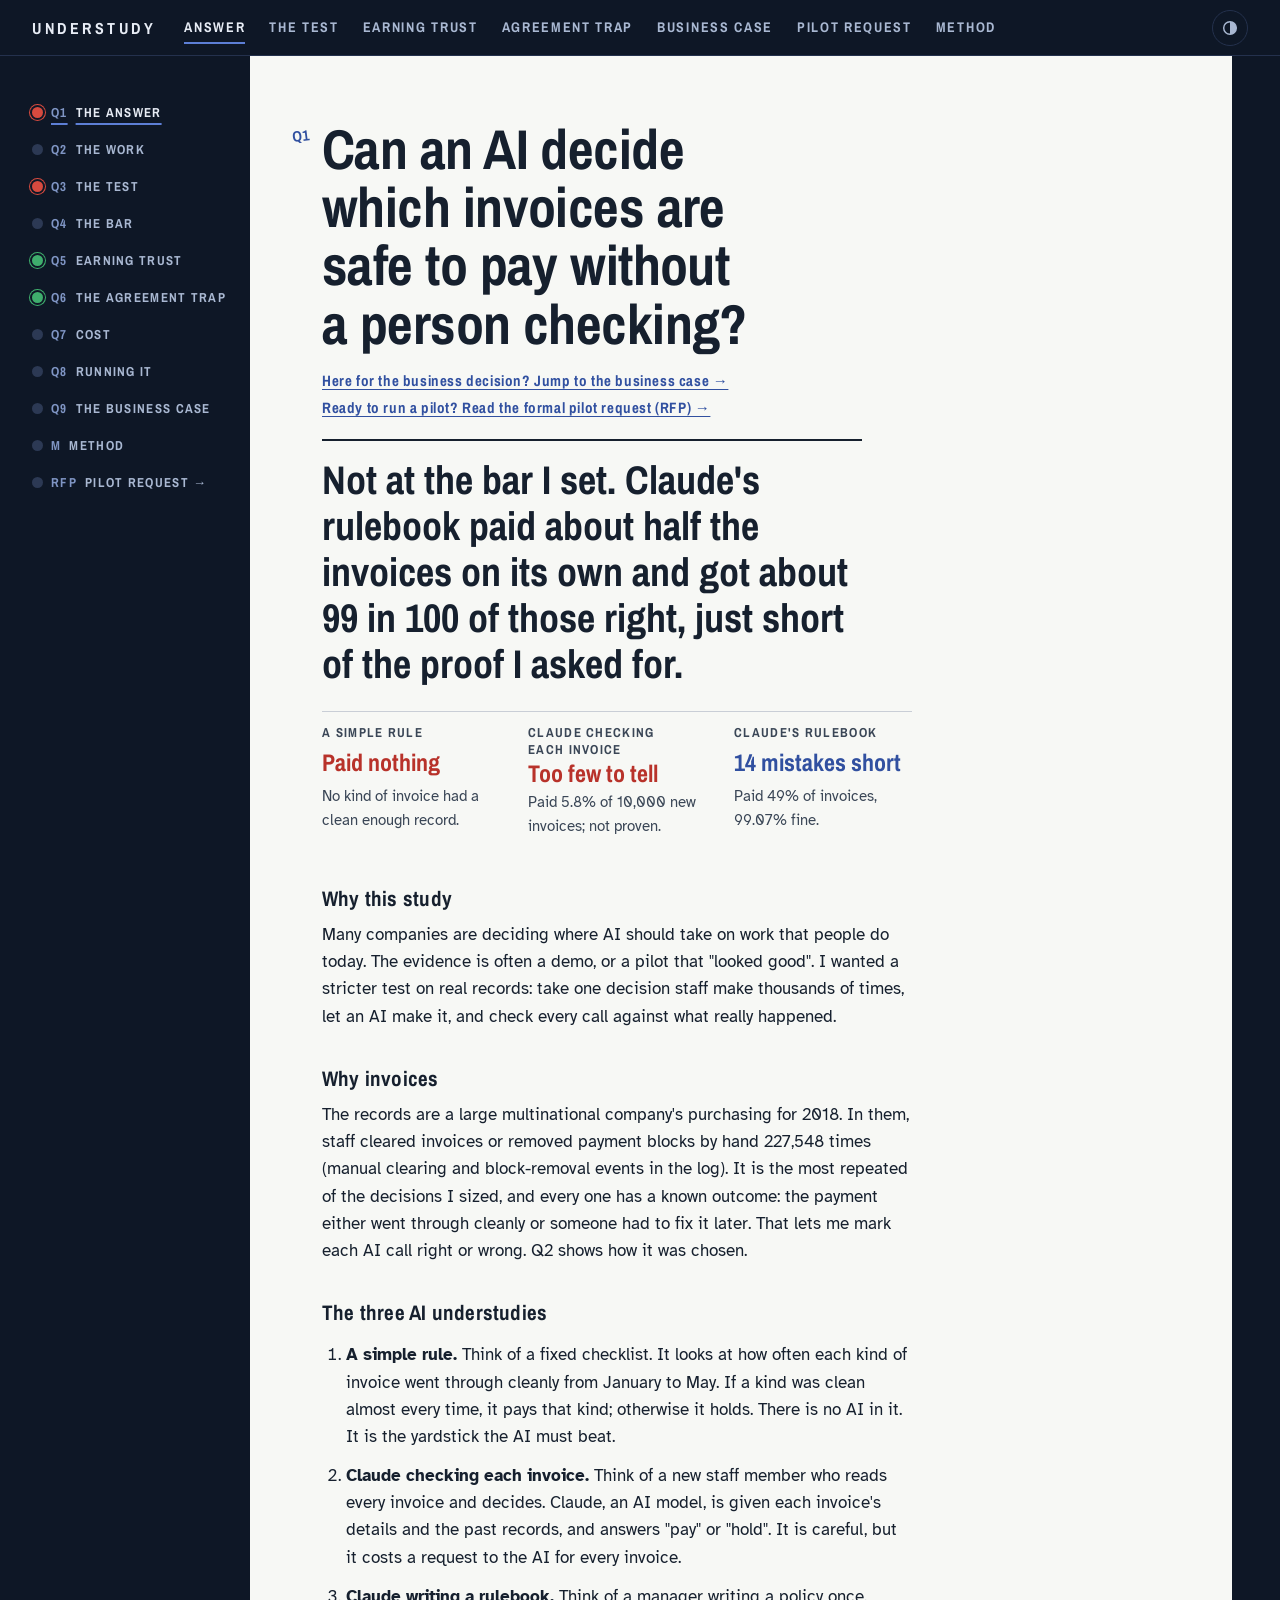
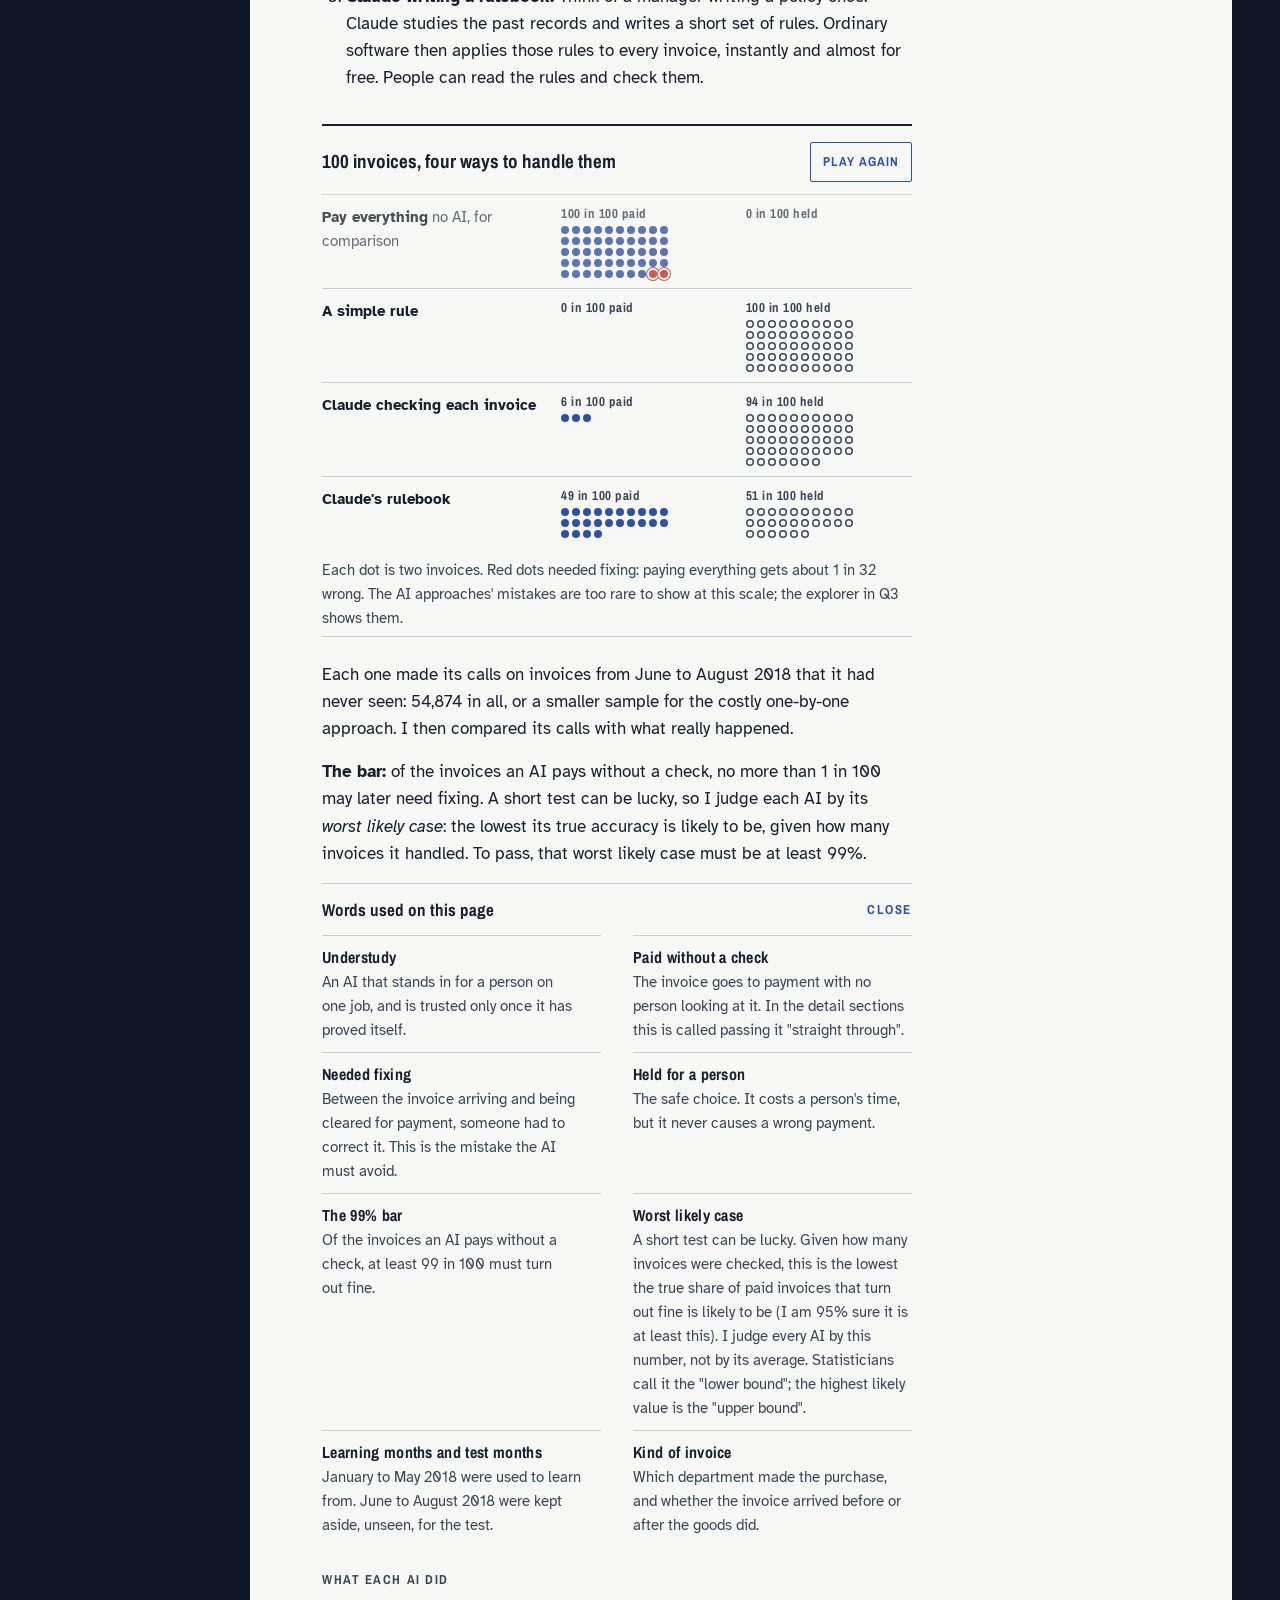
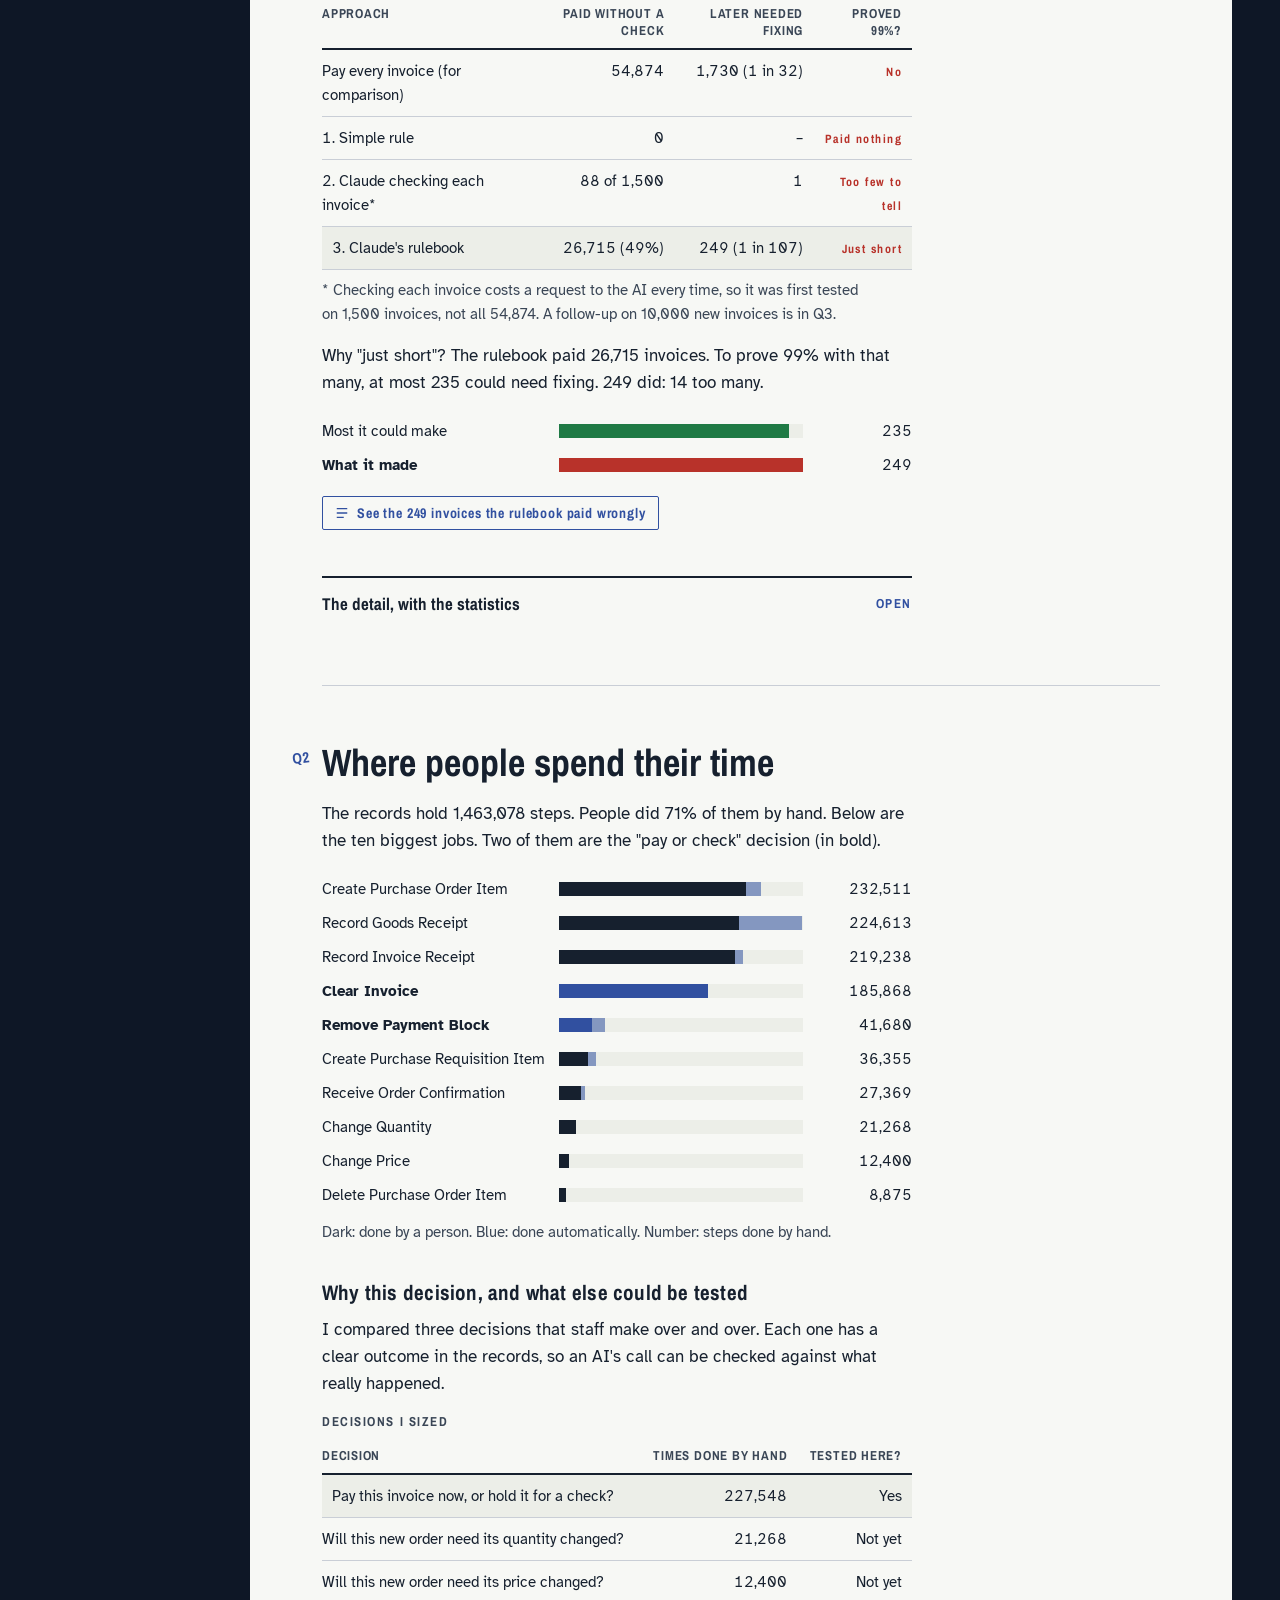
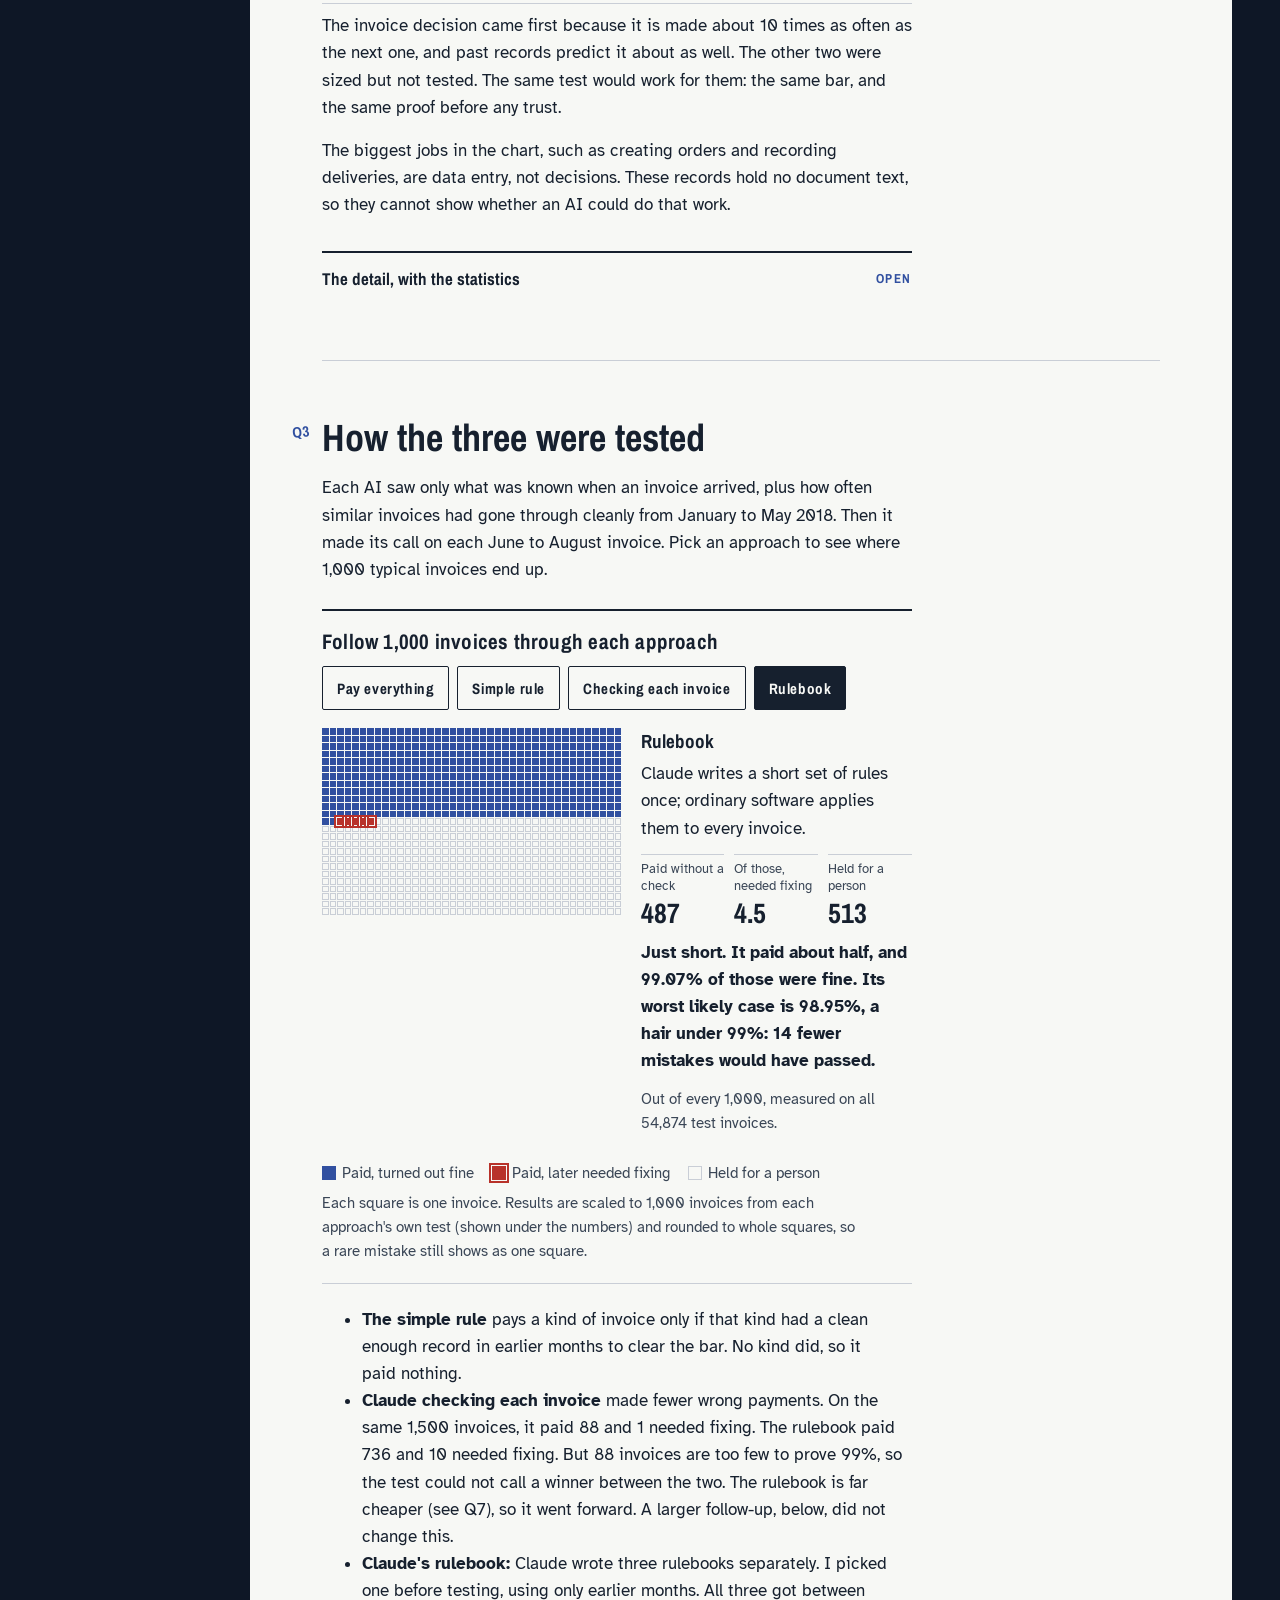
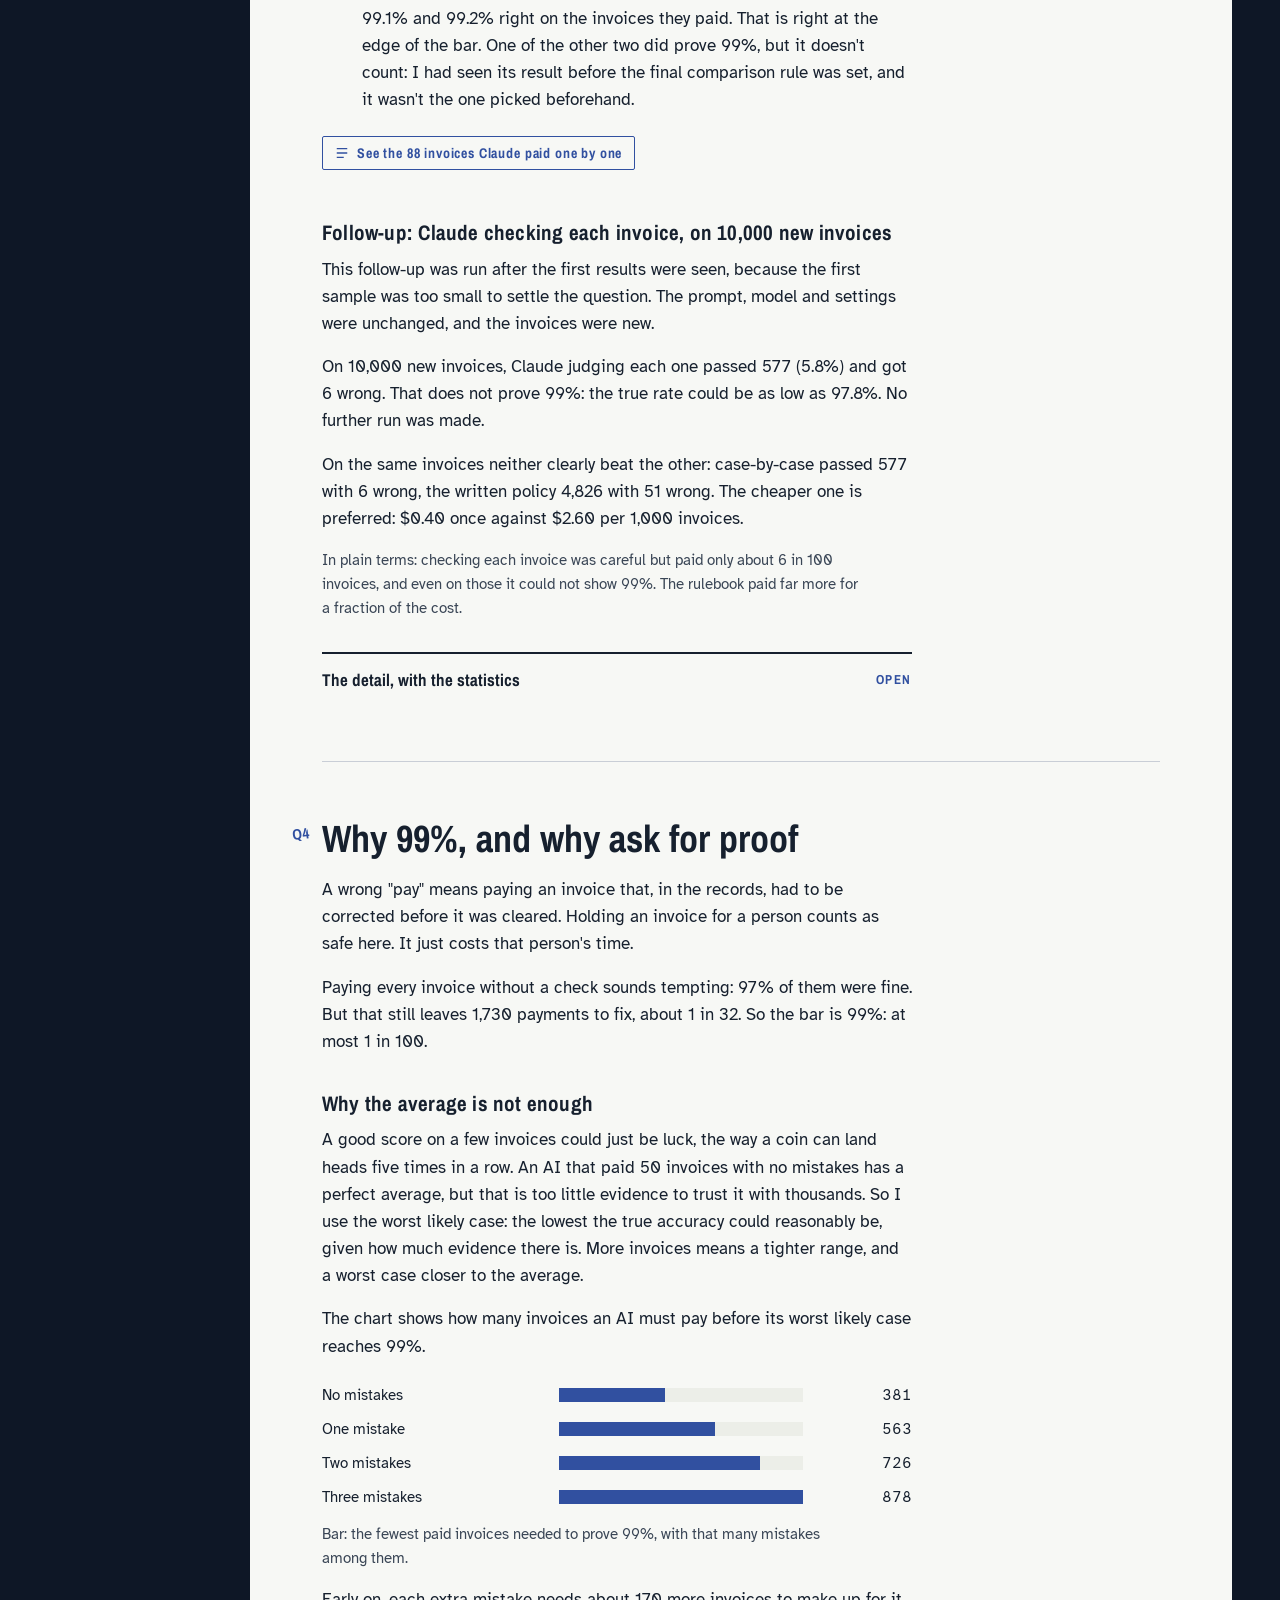
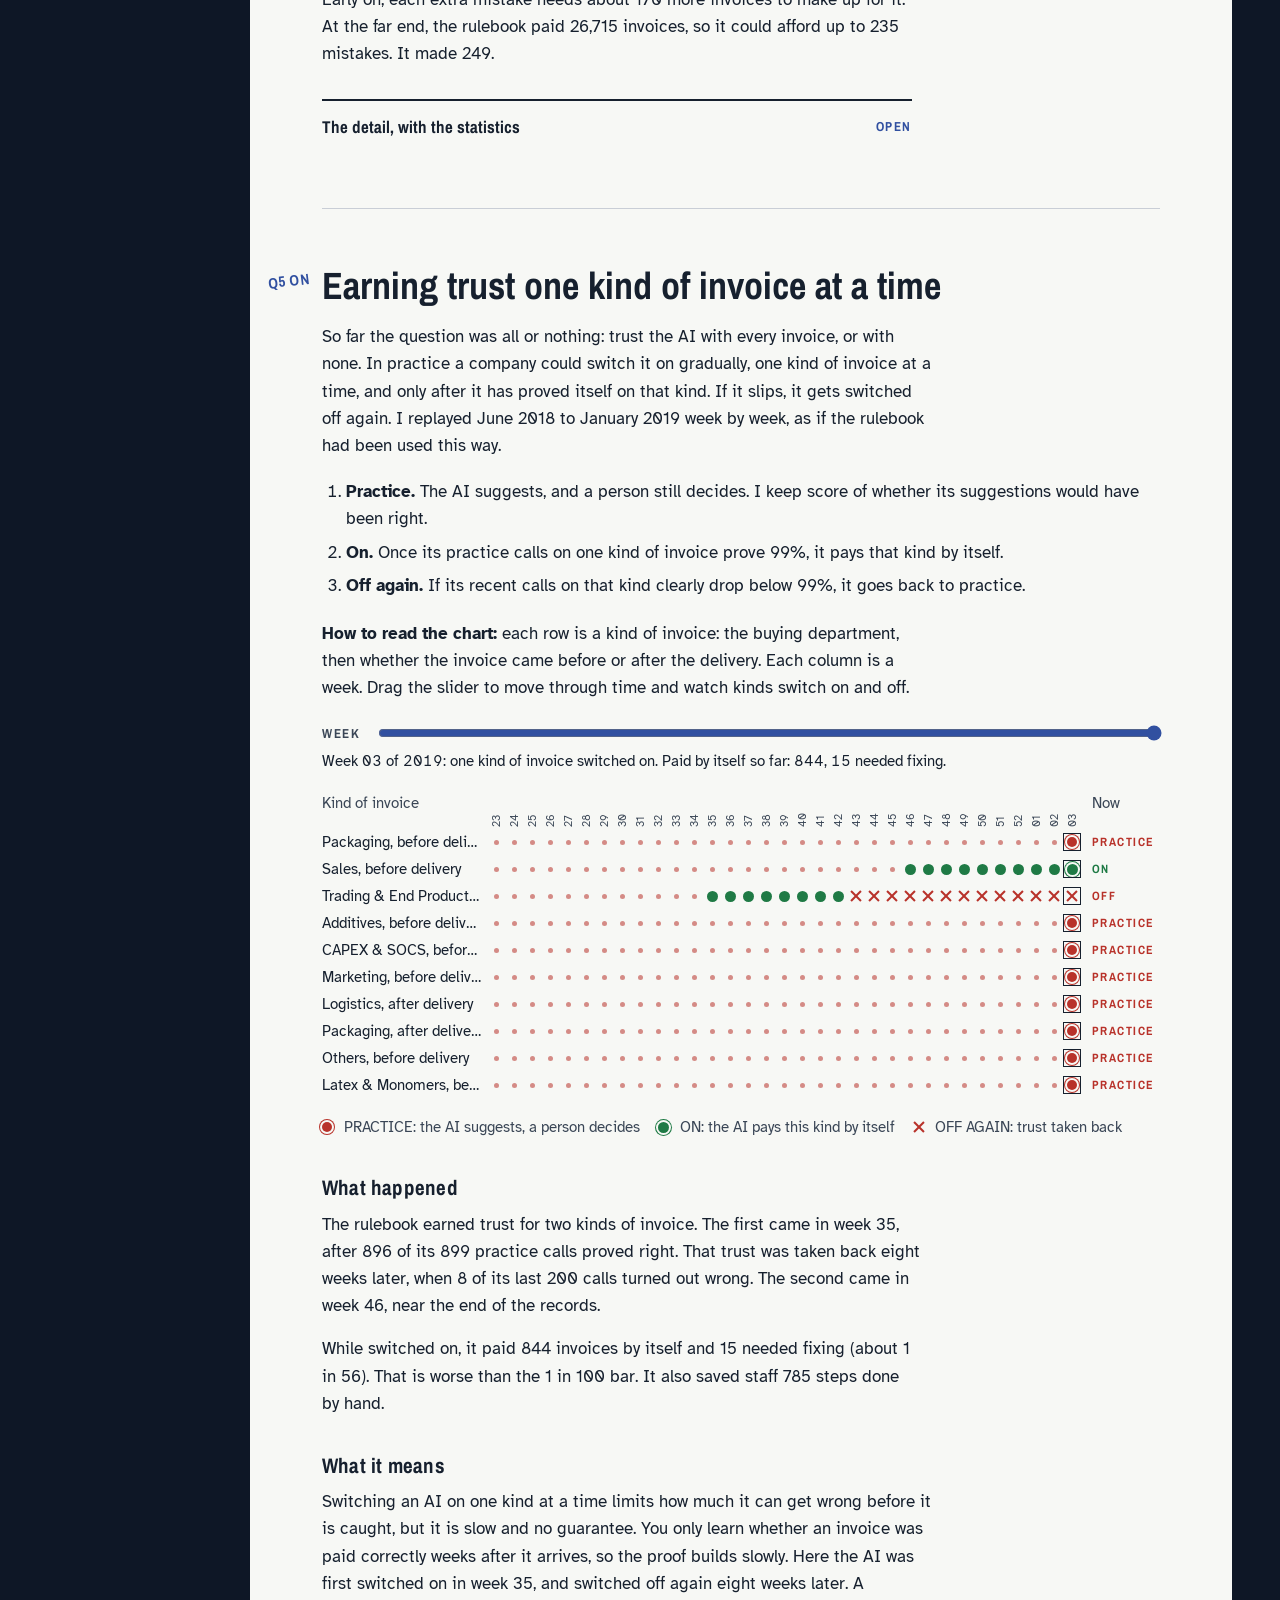
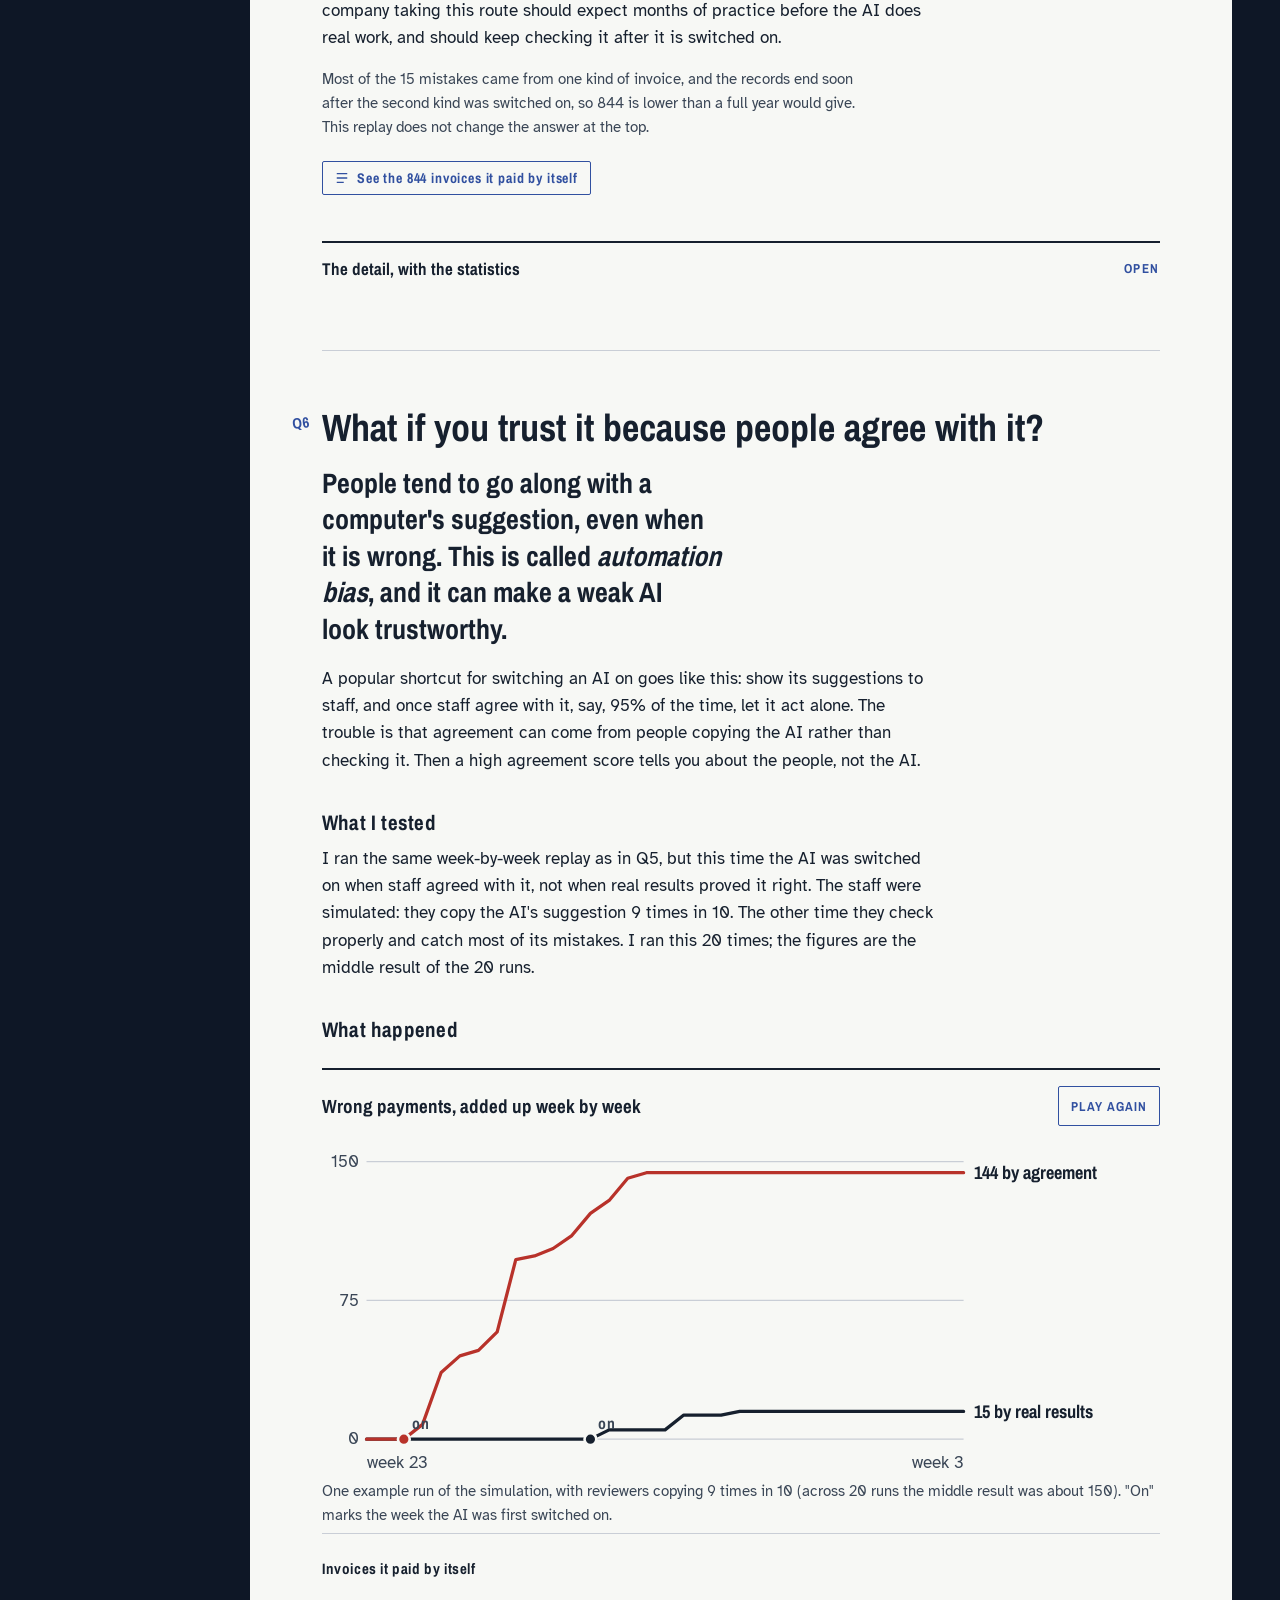
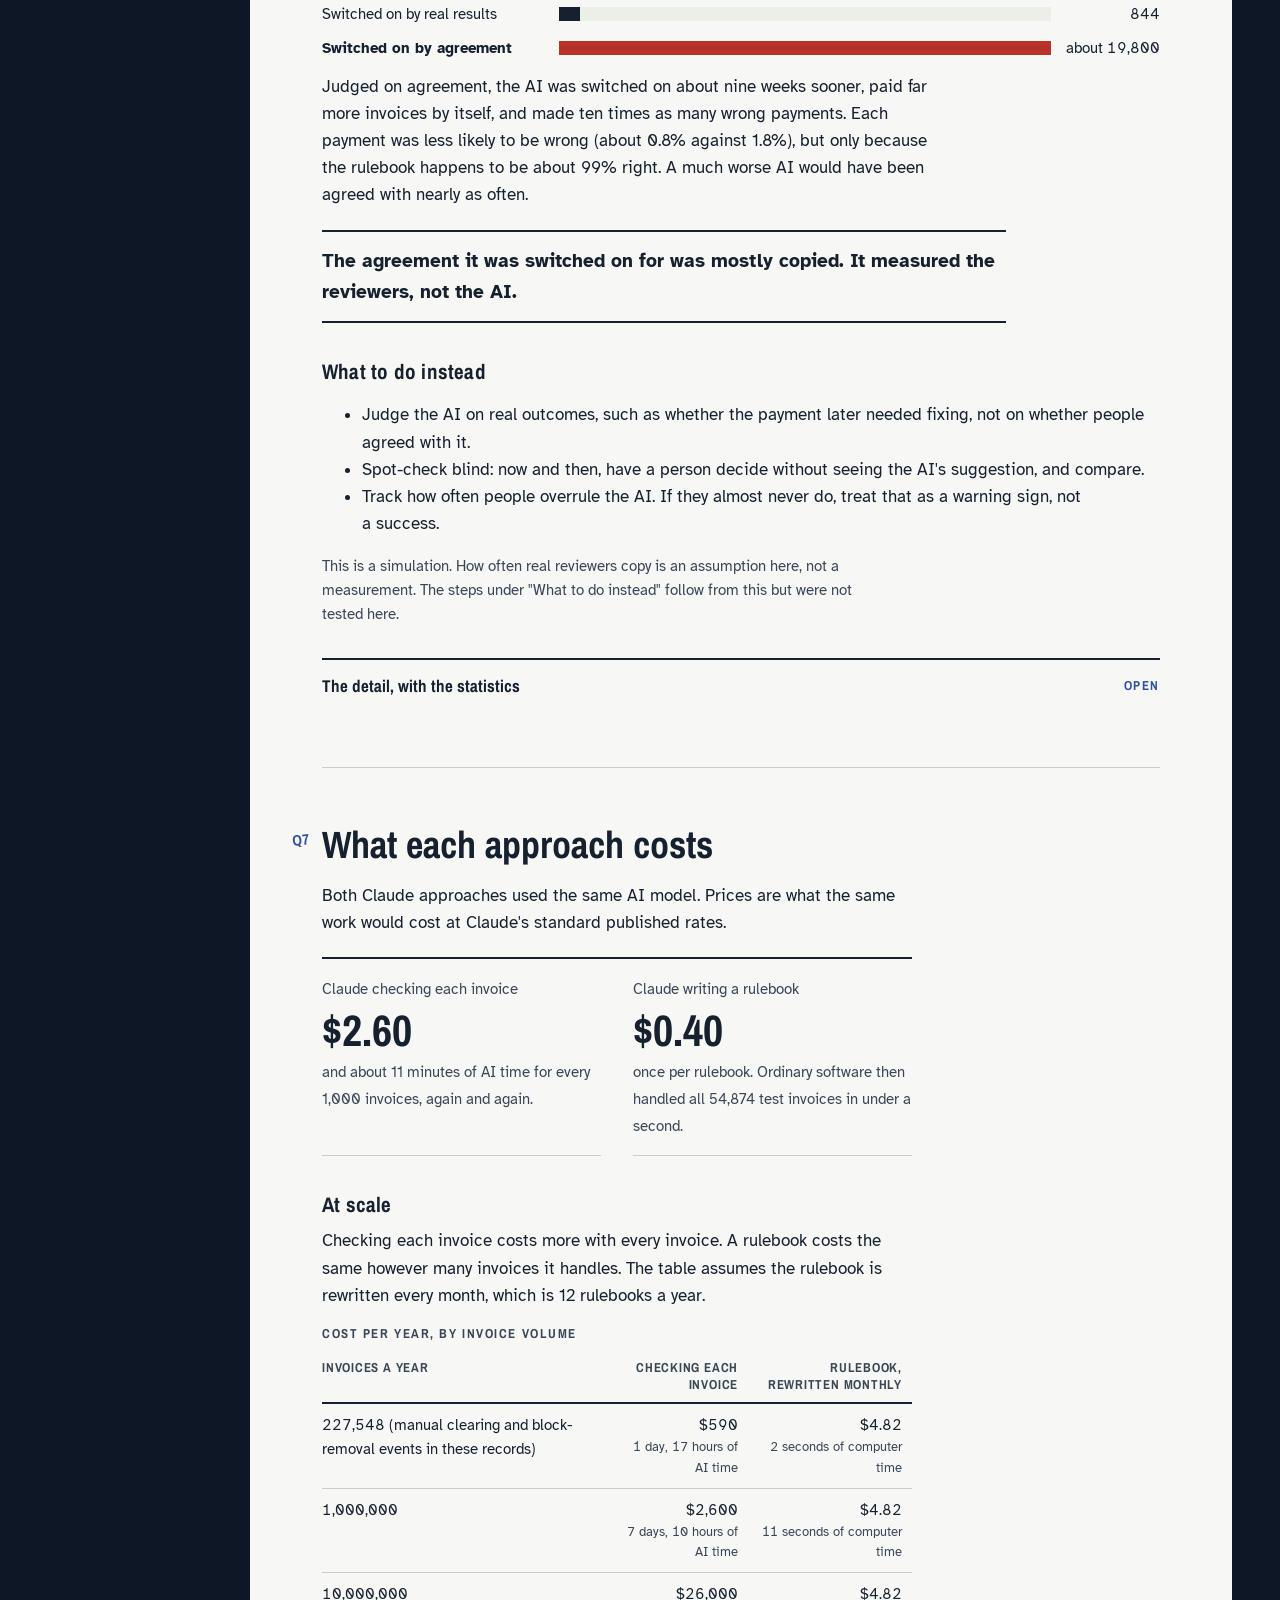
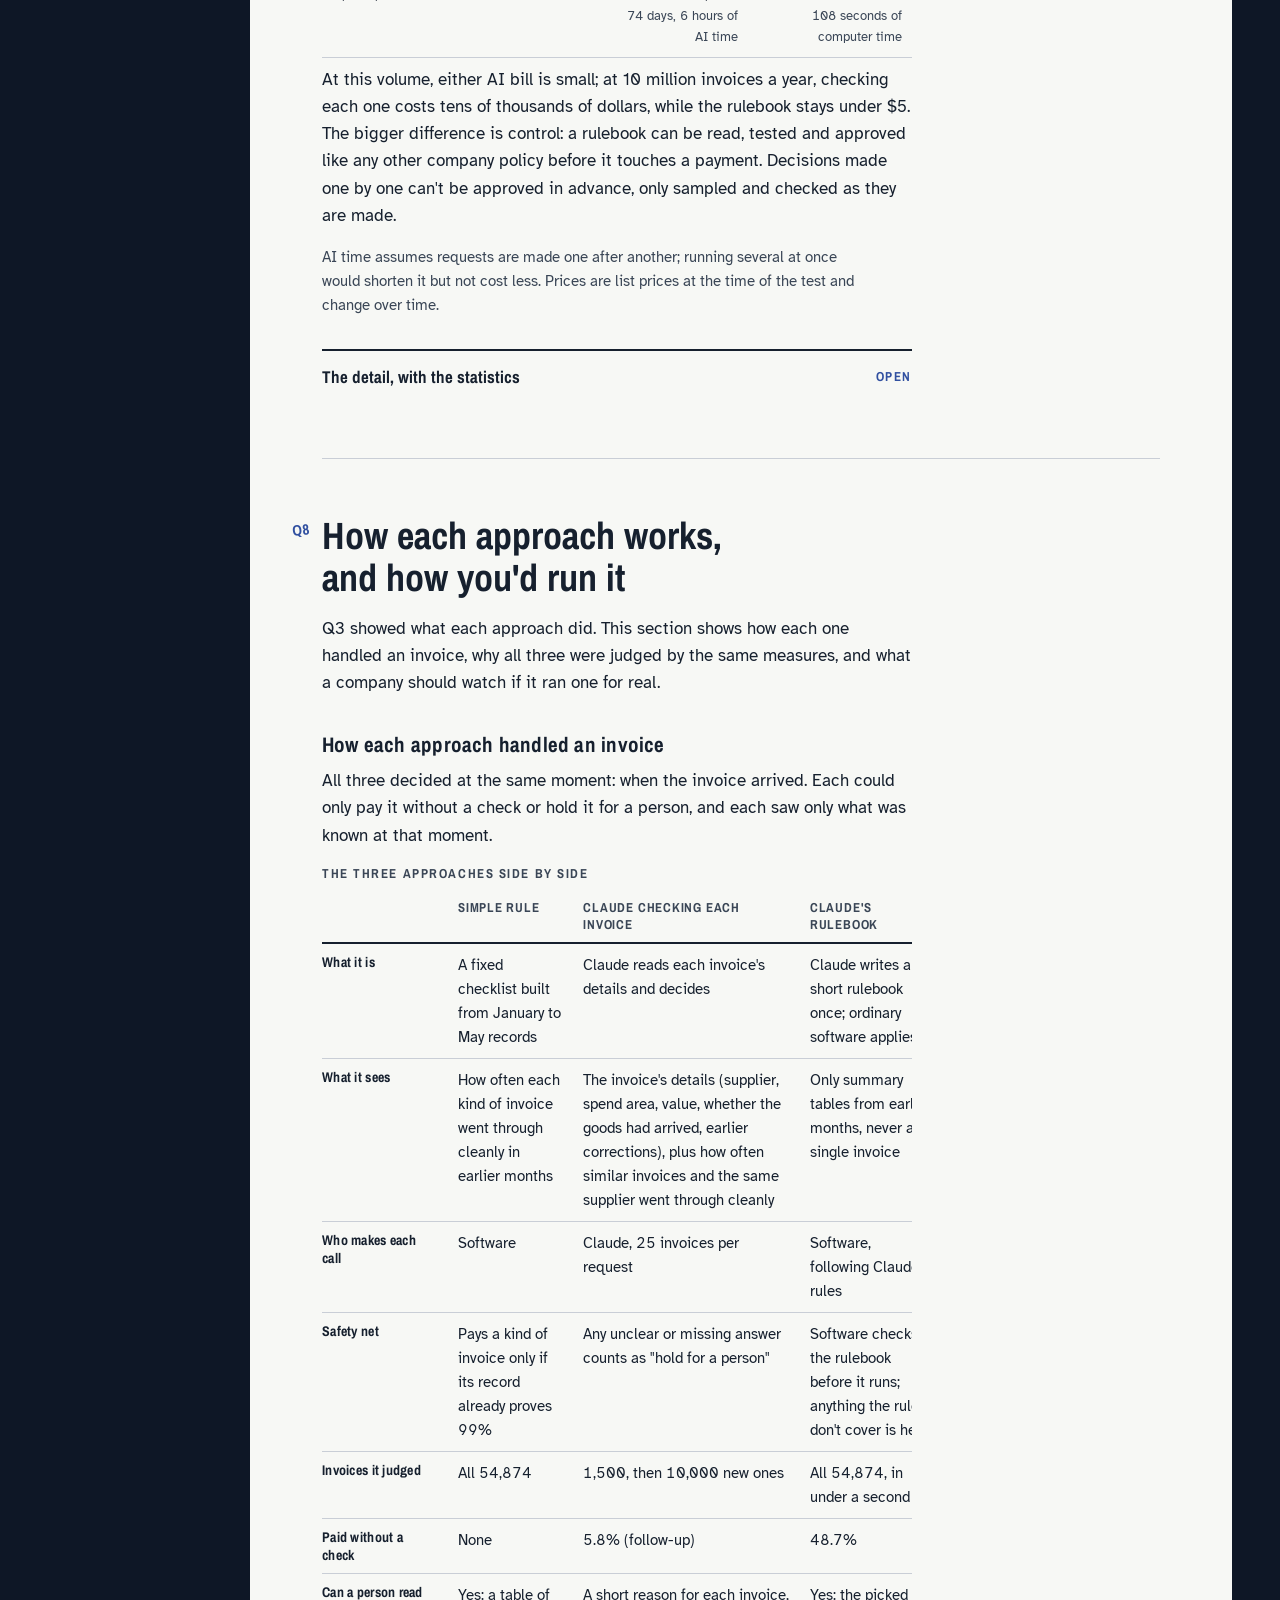
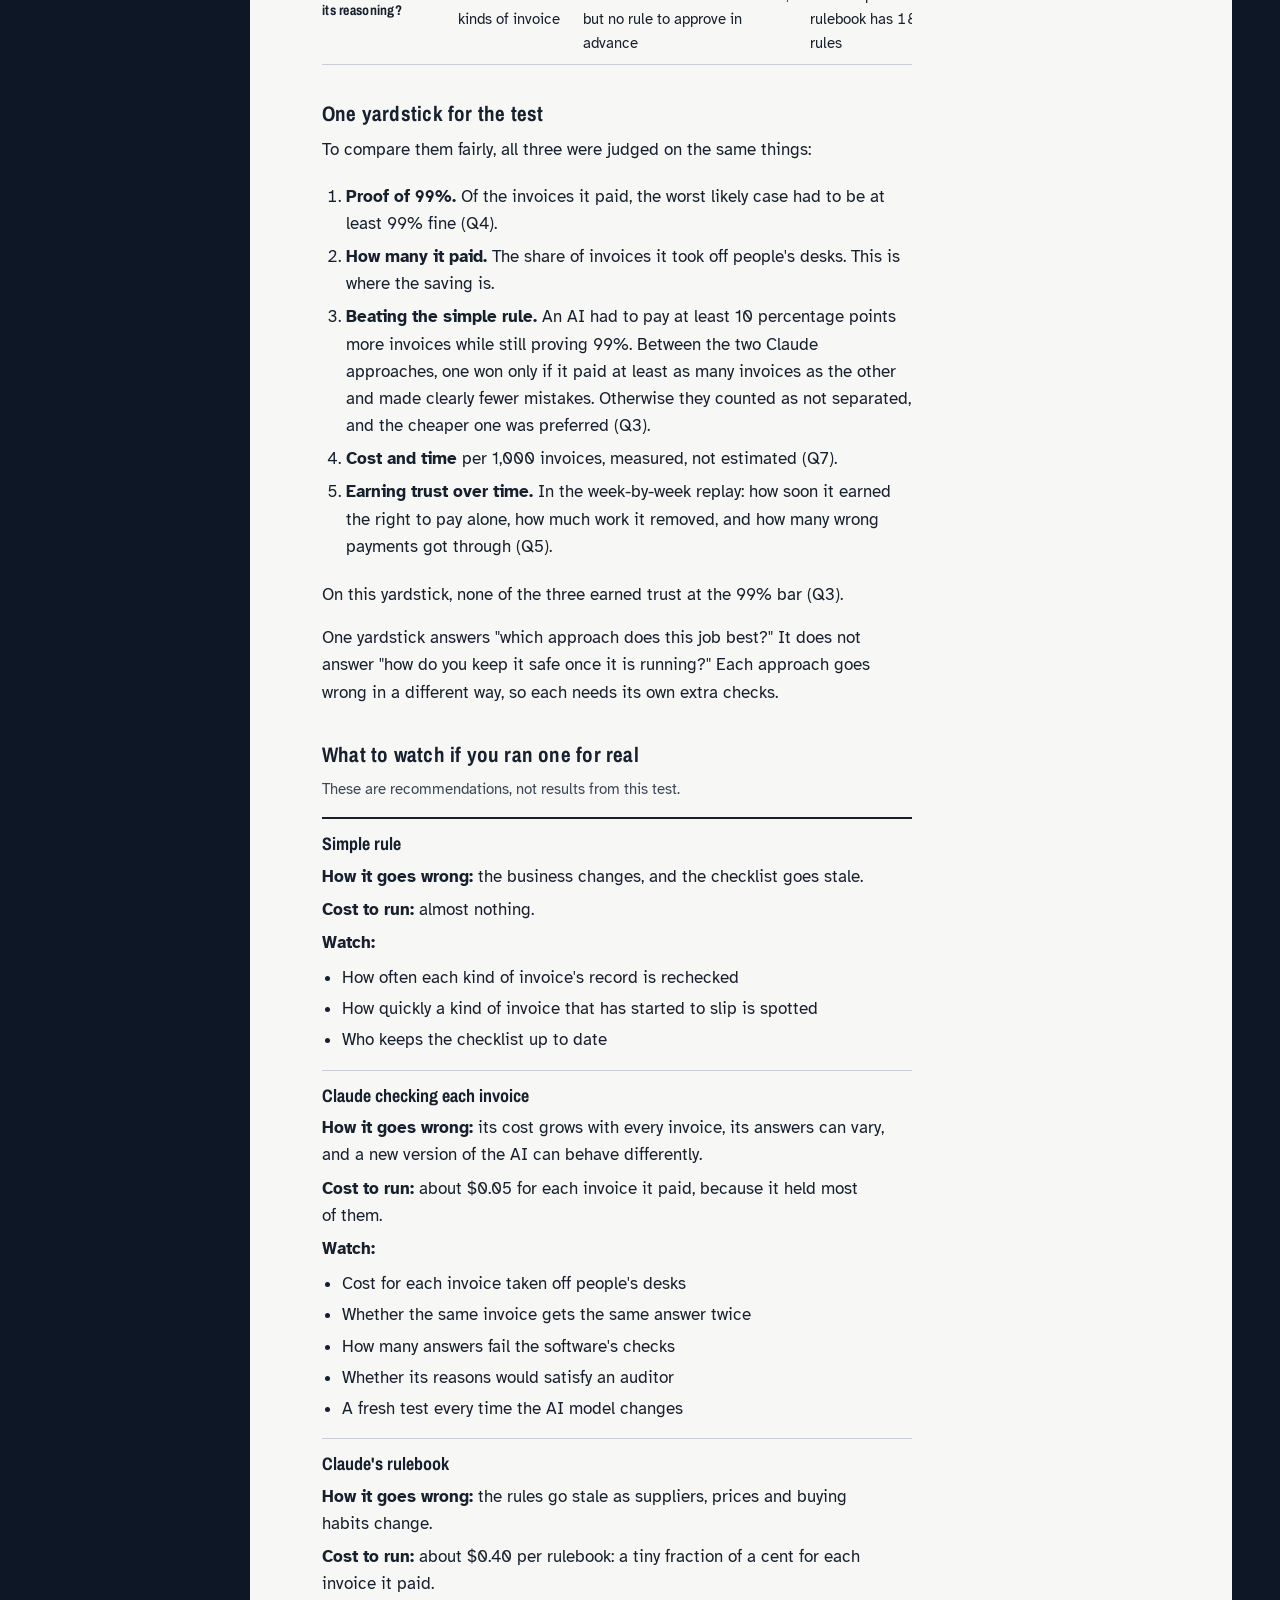
==== site/index.html @ bc80744e "Main page: link the pilot request (RFP) from the top bar, the cue rail and Q1 Co-Authored-By: Claude" ====
<!doctype html>
<html lang="en">
<head>
<meta charset="utf-8">
<meta name="viewport" content="width=device-width, initial-scale=1">
<title>Understudy: can an AI pass invoices straight to payment?</title>
<meta name="description" content="Three approaches tested on real company invoices: which ones can be paid without a person checking, and how do you prove it first?">
<meta property="og:type" content="article">
<meta property="og:url" content="https://understudy.gurn3k.com/">
<meta property="og:title" content="Understudy: can an AI decide which invoices are safe to pay?">
<meta property="og:description" content="Three approaches tested on real company invoices: which ones can be paid without a person checking, and how do you prove it first?">
<meta property="og:image" content="https://understudy.gurn3k.com/og.png">
<meta property="og:image:width" content="1200">
<meta property="og:image:height" content="630">
<meta property="og:image:alt" content="Understudy. Can an AI decide which invoices are safe to pay without a person checking? A simple rule: paid nothing. Claude, invoice by invoice: too few to tell. Claude's rulebook: 14 mistakes short.">
<meta name="twitter:card" content="summary_large_image">
<link rel="icon" href="favicon.svg" type="image/svg+xml">
<link rel="stylesheet" href="fonts/fonts.css">
<link rel="stylesheet" href="style.css">
<script>try{var t=localStorage.getItem("theme");if(t)document.documentElement.dataset.theme=t}catch(e){}</script>
</head>
<body>
<a class="skip" href="#q1">Skip to the answer</a>
<header class="bar">
  <span class="mark">Understudy</span>
  <nav aria-label="Sections" class="tabs">
    <a href="#q1">Answer</a><a href="#q3">The test</a><a href="#q5">Earning trust</a><a href="#q6">Agreement trap</a><a href="#biz">Business case</a><a href="rfp.html">Pilot request</a><a href="#method">Method</a>
  </nav>
  <button class="theme" type="button" aria-label="Switch light or dark theme"><svg viewBox="0 0 20 20" aria-hidden="true"><circle cx="10" cy="10" r="7" fill="none" stroke="currentColor" stroke-width="1.6"/><path d="M10 3a7 7 0 0 1 0 14z" fill="currentColor"/></svg></button>
</header>

<div class="stage">
  <nav class="cues" aria-label="Cue sheet">
    <ol>
      <li><a href="#q1"><i class="lamp"></i><span>Q1</span> The answer</a></li>
      <li><a href="#q2"><i class="lamp"></i><span>Q2</span> The work</a></li>
      <li><a href="#q3"><i class="lamp"></i><span>Q3</span> The test</a></li>
      <li><a href="#q4"><i class="lamp"></i><span>Q4</span> The bar</a></li>
      <li><a href="#q5"><i class="lamp"></i><span>Q5</span> Earning trust</a></li>
      <li><a href="#q6"><i class="lamp"></i><span>Q6</span> The agreement trap</a></li>
      <li><a href="#q7"><i class="lamp"></i><span>Q7</span> Cost</a></li>
      <li><a href="#q8"><i class="lamp"></i><span>Q8</span> Running it</a></li>
      <li><a href="#biz"><i class="lamp"></i><span>Q9</span> The business case</a></li>
      <li><a href="#method"><i class="lamp"></i><span>M</span> Method</a></li>
      <li><a href="rfp.html" class="out"><i class="lamp"></i><span>RFP</span> Pilot request &rarr;</a></li>
    </ol>
  </nav>

  <main class="script" id="main">
    <div id="content">
      <p class="loading" data-loading>Loading the findings…</p>
      <noscript><p class="loading">This page draws its figures from data with JavaScript. Please enable it.</p></noscript>
    </div>
    <footer class="end"><span class="money-note">All money values on this page are in US dollars. Invoice values were recorded in euros and are converted at the European Central Bank's average reference rate for 2018; AI costs are at published US-dollar list prices.</span> Data: <a href="https://doi.org/10.4121/uuid:d06aff4b-79f0-45e6-8ec8-e19730c248f1">BPI Challenge 2019</a> by B.F. van Dongen, published by 4TU.ResearchData under <a href="https://creativecommons.org/licenses/by/4.0/">CC BY 4.0</a>. Filtered and aggregated for this analysis; every figure here is derived from that log. Code: MIT. Fonts: Archivo Narrow and Atkinson Hyperlegible, SIL Open Font License.
      <a class="sign" href="https://www.gurn3k.com/"><svg class="logo" viewBox="0 0 905 390" width="84" height="36" aria-hidden="true" focusable="false"><g transform="translate(100.00 -754.00)"> <path class="lg-a" d="M57.80 1043.60L57.80 1043.60Q49.80 1043.60 41.40 1043Q33 1042.40 26 1041.40L26 1041.40L26 1014.40Q33 1015.40 41.50 1016.10Q50 1016.80 57 1016.80L57 1016.80Q70 1016.80 78.10 1013.80Q86.20 1010.80 90 1004.70Q93.80 998.60 93.80 989L93.80 989L93.80 967.20L99.60 954.40Q99.20 969 93.90 979.40Q88.60 989.80 79.20 995.30Q69.80 1000.80 56.80 1000.80L56.80 1000.80Q45.60 1000.80 36.50 996.70Q27.40 992.60 21 985.20Q14.60 977.80 11.20 967.90Q7.80 958 7.80 946.40L7.80 946.40L7.80 941.80Q7.80 930.20 11.40 920.20Q15 910.20 21.80 902.80Q28.60 895.40 38 891.30Q47.40 887.20 58.80 887.20L58.80 887.20Q72 887.20 81.70 893Q91.40 898.80 97 910Q102.60 921.20 103 937L103 937L98.60 938.20L98.60 890.40L124 890.40L124 987Q124 1007.20 116.80 1019.60Q109.60 1032 94.90 1037.80Q80.20 1043.60 57.80 1043.60ZM66.80 973.80L66.80 973.80Q74.20 973.80 80.20 970.50Q86.20 967.20 89.70 961Q93.20 954.80 93.20 946L93.20 946L93.20 940.20Q93.20 931.60 89.50 925.70Q85.80 919.80 79.80 916.70Q73.80 913.60 67 913.60L67 913.60Q59 913.60 52.80 917.40Q46.60 921.20 43.20 928Q39.80 934.80 39.80 944L39.80 944Q39.80 953.40 43.30 960.10Q46.80 966.80 52.90 970.30Q59 973.80 66.80 973.80ZM184.20 1003.40L182.80 1003.40Q163.80 1003.40 153.60 991.10Q143.40 978.80 143.40 954L143.40 954L143.40 890.40L175.40 890.40L175.40 955.60Q175.40 964.40 180.40 969.60Q185.40 974.80 193.80 974.80L193.80 974.80Q202.40 974.80 207.80 969.40Q213.20 964 213.20 954.80L213.20 954.80L213.20 890.40L245.20 890.40L245.20 1000L219.80 1000L219.80 953.80L222.00 953.80Q222.00 970.40 217.70 981.50Q213.40 992.60 205 998Q196.60 1003.40 184.20 1003.40L184.20 1003.40ZM300.80 1000L268.80 1000L268.80 890.40L294.20 890.40L294.20 937.40L293.60 937.40Q293.60 914.20 303.50 901.60Q313.40 889 332.20 889L332.20 889L336.40 889L336.40 916.60L328.40 916.60Q315.20 916.60 308 923.70Q300.80 930.80 300.80 944.20L300.80 944.20L300.80 1000ZM379.00 1000L347.00 1000L347.00 890.40L372.40 890.40L372.40 937.40L370.60 937.40Q370.60 920.60 374.90 909.40Q379.20 898.20 388.00 892.60Q396.80 887 409.40 887L409.40 887L410.80 887Q430.00 887 440.10 899.50Q450.20 912 450.20 937.40L450.20 937.40L450.20 1000L418.20 1000L418.20 935.60Q418.20 926.80 413.00 921.20Q407.80 915.60 399.00 915.60L399.00 915.60Q390.00 915.60 384.50 921.30Q379.00 927 379.00 936.20L379.00 936.20L379.00 1000Z"/> <path class="lg-b" d="M518.80 1003.80L518.80 1003.80Q501.80 1003.80 489.30 997.50Q476.80 991.20 470.20 980.40Q463.60 969.60 463.60 956L463.60 956L495.20 956Q495.20 965.20 501.40 970.90Q507.60 976.60 518.80 976.60L518.80 976.60Q526.20 976.60 531.40 973.80Q536.60 971 539.40 966.10Q542.20 961.20 542.20 955L542.20 955Q542.20 945.40 536.10 939.20Q530.00 933 518.80 933L518.80 933Q512.80 933 508.30 934.80Q503.80 936.60 500.60 939.20L500.60 939.20L485.80 914.20L530.00 885.40L528.20 882L469.60 882L469.60 854L568.00 854L568.00 884.40L517.00 916.80L501.00 912.40Q505.00 911.20 509.50 910.50Q514.00 909.80 519.20 909.80L519.20 909.80Q536.20 909.80 548.40 915.40Q560.60 921 567.30 931.10Q574.00 941.20 574.00 954.60L574.00 954.60L574.00 957Q574.00 970.40 567.30 981Q560.60 991.60 548.30 997.70Q536.00 1003.80 518.80 1003.80ZM705 1000L669 1000L634.40 948.80L619 948.80L663.60 890.40L697.20 890.40L655.20 944.80L655.60 929.20L705 1000ZM623.80 1000L591.80 1000L591.80 854L623.80 854L623.80 1000Z"/> </g></svg><span>More builds at gurn3k.com</span></a>
    </footer>
  </main>
</div>

<aside class="drawer" id="drawer" aria-labelledby="drawer-title" hidden tabindex="-1">
  <div class="drawer-head">
    <h2 id="drawer-title">Invoices</h2>
    <button type="button" class="close" data-close>Close</button>
  </div>
  <p class="drawer-note" id="drawer-note"></p>
  <div class="drawer-body" id="drawer-body"></div>
</aside>

<script src="app.js" defer></script>
</body>
</html>
---- site/fonts/fonts.css ----
@font-face{font-family:'Archivo Narrow';font-style:normal;font-weight:400 700;font-display:swap;src:url(ArchivoNarrow.woff2) format('woff2');unicode-range:U+0000-00FF, U+0131, U+0152-0153, U+02BB-02BC, U+02C6, U+02DA, U+02DC, U+0304, U+0308, U+0329, U+2000-206F, U+20AC, U+2122, U+2191, U+2193, U+2212, U+2215, U+FEFF, U+FFFD}
@font-face{font-family:'Atkinson Hyperlegible';font-style:italic;font-weight:400;font-display:swap;src:url(AtkinsonHyperlegible-400i.woff2) format('woff2');unicode-range:U+0000-00FF, U+0131, U+0152-0153, U+02BB-02BC, U+02C6, U+02DA, U+02DC, U+0304, U+0308, U+0329, U+2000-206F, U+20AC, U+2122, U+2191, U+2193, U+2212, U+2215, U+FEFF, U+FFFD}
@font-face{font-family:'Atkinson Hyperlegible';font-style:normal;font-weight:400;font-display:swap;src:url(AtkinsonHyperlegible-400.woff2) format('woff2');unicode-range:U+0000-00FF, U+0131, U+0152-0153, U+02BB-02BC, U+02C6, U+02DA, U+02DC, U+0304, U+0308, U+0329, U+2000-206F, U+20AC, U+2122, U+2191, U+2193, U+2212, U+2215, U+FEFF, U+FFFD}
@font-face{font-family:'Atkinson Hyperlegible';font-style:normal;font-weight:700;font-display:swap;src:url(AtkinsonHyperlegible-700.woff2) format('woff2');unicode-range:U+0000-00FF, U+0131, U+0152-0153, U+02BB-02BC, U+02C6, U+02DA, U+02DC, U+0304, U+0308, U+0329, U+2000-206F, U+20AC, U+2122, U+2191, U+2193, U+2212, U+2215, U+FEFF, U+FFFD}
---- site/style.css ----
:root {
  --frame: #0e1726; --frame-2: #16213a; --frame-ink: #e7ecf5; --frame-dim: #a9b8d2; --frame-rule: #24314d;
  --paper: #f7f8f5; --ink: #16202e; --ink-2: #3a4656; --rule: #c9ced6; --wash: #eceee8;
  --pencil: #3150a0; --standby: #b8322a; --go: #1f7a45; --cut: #b8322a; --unlit: #c3c8cf;
  --sel: #cfd9f2;
  --display: "Archivo Narrow", "Arial Narrow", sans-serif;
  --body: "Atkinson Hyperlegible", system-ui, sans-serif;
  color-scheme: light;
}
@media (prefers-color-scheme: dark) {
  :root:not([data-theme="light"]) {
    --paper: #1a253b; --ink: #edf1f6; --ink-2: #bfc8d6; --rule: #34435f; --wash: #222f49;
    --pencil: #9db3ee; --standby: #ff8478; --go: #63d394; --cut: #ff8478; --unlit: #46557a; --sel: #2c3f6b;
    color-scheme: dark;
  }
}
:root[data-theme="dark"] {
  --paper: #1a253b; --ink: #edf1f6; --ink-2: #bfc8d6; --rule: #34435f; --wash: #222f49;
  --pencil: #9db3ee; --standby: #ff8478; --go: #63d394; --cut: #ff8478; --unlit: #46557a; --sel: #2c3f6b;
  color-scheme: dark;
}

* { box-sizing: border-box; }
html { scroll-behavior: smooth; scroll-padding-top: 72px; }
@media (prefers-reduced-motion: reduce) { html { scroll-behavior: auto; } }
body { margin: 0; background: var(--frame); color: var(--frame-ink); font: 17px/1.6 var(--body); -webkit-text-size-adjust: 100%; }
::selection { background: var(--sel); color: var(--ink); }
:focus-visible { outline: 2px solid var(--pencil); outline-offset: 3px; border-radius: 2px; }
.bar :focus-visible, .cues :focus-visible { outline-color: var(--frame-ink); }
a { color: var(--pencil); text-underline-offset: 3px; text-decoration-thickness: 1px; }
.skip { position: absolute; left: -999px; top: 8px; background: var(--paper); color: var(--ink); padding: 8px 12px; z-index: 20; }
.skip:focus { left: 16px; }

/* Top bar */
.bar { position: sticky; top: 0; z-index: 10; height: 56px; display: flex; align-items: center; gap: 28px; padding: 0 16px;
  background: var(--frame); border-bottom: 1px solid var(--frame-rule); font: 700 14px var(--display); letter-spacing: .12em; text-transform: uppercase; }
.mark { color: var(--frame-ink); font-size: 16px; letter-spacing: .22em; }
.tabs { display: none; gap: 24px; }
.tabs a { color: var(--frame-dim); text-decoration: none; padding: 6px 0; border-bottom: 2px solid transparent; }
.tabs a:hover, .tabs a[aria-current] { color: var(--frame-ink); border-bottom-color: #5d7fd6; }
.theme { margin-left: auto; width: 36px; height: 36px; display: grid; place-items: center; background: none; border: 1px solid var(--frame-rule); color: var(--frame-dim); border-radius: 50%; cursor: pointer; }
.theme:hover { color: var(--frame-ink); border-color: var(--frame-dim); }
.theme svg { width: 18px; height: 18px; }

/* Stage: cue rail + script */
.stage { display: grid; grid-template-columns: minmax(0, 1fr); }
.cues { position: sticky; top: 56px; z-index: 5; background: var(--frame); border-bottom: 1px solid var(--frame-rule); overflow-x: auto; scrollbar-width: none; }
.cues::-webkit-scrollbar { display: none; }
.cues ol { list-style: none; margin: 0; padding: 10px 16px; display: flex; gap: 18px; white-space: nowrap; }
.cues a { display: flex; align-items: center; gap: 8px; color: var(--frame-dim); text-decoration: none; font: 700 13px var(--display); letter-spacing: .1em; text-transform: uppercase; }
.cues a span { color: #7f95c4; }
.cues a:hover, .cues a[aria-current] { color: var(--frame-ink); }
.lamp { width: 11px; height: 11px; border-radius: 50%; background: #2c3954; flex: none; transition: background-color .4s cubic-bezier(.16,1,.3,1); }
.lamp.standby { background: #d64a3f; box-shadow: 0 0 0 2px var(--frame), 0 0 0 3px #d64a3f; }
.lamp.go { background: #3fae6d; box-shadow: 0 0 0 2px var(--frame), 0 0 0 3px #3fae6d; }
.lamp.cut { background: transparent; box-shadow: inset 0 0 0 2px #d64a3f; }
.cues a[aria-current] { color: var(--frame-ink); text-decoration: underline; text-decoration-color: #5d7fd6; text-underline-offset: 6px; text-decoration-thickness: 2px; }
.sr { position: absolute; width: 1px; height: 1px; overflow: hidden; clip-path: inset(50%); white-space: nowrap; }

.script { background: var(--paper); color: var(--ink); padding: 32px 16px 80px; min-width: 0; }
.loading { color: var(--ink-2); }

@media (min-width: 900px) {
  .bar { padding: 0 32px; }
  .tabs { display: flex; }
  .stage { grid-template-columns: 230px minmax(0, 1fr); }
  .cues { top: 56px; height: calc(100vh - 56px); border: 0; overflow: visible; }
  .cues ol { flex-direction: column; gap: 20px; padding: 48px 24px 0 32px; }
  .script { padding: 56px 48px 120px; }
}
@media (min-width: 1240px) { .stage { grid-template-columns: 250px minmax(0, 1fr) 48px; } .script { padding: 64px 72px 140px; } }

/* Sections and the margin */
section { display: grid; grid-template-columns: minmax(0, 1fr); gap: 0 48px; padding-top: 56px; margin-top: 56px; border-top: 1px solid var(--rule); position: relative; }
section:first-of-type { border-top: 0; margin-top: 0; padding-top: 0; }
@media (min-width: 1240px) { section { grid-template-columns: minmax(0, 68ch) minmax(200px, 1fr); } section.wide { grid-template-columns: minmax(0, 1fr); } section.wide aside.note { margin-top: 24px; padding-top: 16px; border-top: 2px solid var(--ink); } section.wide aside.note ul { display: grid; grid-template-columns: repeat(auto-fit, minmax(220px, 1fr)); gap: 0 32px; } }
.col { min-width: 0; }
.col { position: relative; }
.marg { display: inline-block; font: 700 15px/1 var(--display); color: var(--pencil); letter-spacing: .04em; transform: rotate(-7deg); margin-right: 10px; vertical-align: .35em; white-space: nowrap; }
@media (min-width: 900px) { h1, h2 { position: relative; } .marg { position: absolute; right: calc(100% + 12px); top: .5em; margin: 0; } }
h1 { font: 700 clamp(34px, 5.2vw, 56px)/1.04 var(--display); letter-spacing: -.01em; margin: 0 0 22px; text-wrap: balance; max-width: 22ch; }
h2 { font: 700 clamp(28px, 3.4vw, 38px)/1.1 var(--display); margin: 0 0 16px; text-wrap: balance; }
h3 { font: 700 21px/1.2 var(--display); margin: 36px 0 10px; letter-spacing: .01em; }
p { margin: 0 0 16px; max-width: 36em; text-wrap: pretty; }
.lede { font-size: 19px; color: var(--ink-2); }
.small { font-size: 15px; color: var(--ink-2); }
strong { font-weight: 700; }
.num { font-variant-numeric: tabular-nums; }

aside.note { font-size: 15px; line-height: 1.55; color: var(--ink-2); padding-top: 4px; }
aside.note h3 { font: 700 13px var(--display); letter-spacing: .14em; text-transform: uppercase; margin: 0 0 10px; color: var(--ink); }
aside.note ul { margin: 0; padding: 0; list-style: none; }
aside.note li { padding: 8px 0; border-top: 1px solid var(--rule); }
@media (max-width: 1239px) { aside.note { margin-top: 24px; padding: 16px 0 0; border-top: 2px solid var(--ink); } }

/* The answer */
.verdict { border-top: 2px solid var(--ink); margin-top: 32px; padding-top: 22px; }
#q1 .headline { font: 700 clamp(26px, 3.4vw, 40px)/1.15 var(--display); max-width: 30ch; margin: 0 0 24px; padding: 16px 0 0; border-top: 2px solid var(--ink); }
.headline { font: 700 clamp(22px, 2.6vw, 28px)/1.3 var(--display); margin: 0 0 18px; max-width: 34ch; }
.say { display: flex; gap: 12px; align-items: baseline; margin: 0 0 10px; }
.say b em { display: block; font: 400 12px var(--body); letter-spacing: 0; text-transform: none; color: var(--ink-2); font-style: italic; }
.say b s { text-decoration-color: var(--pencil); text-decoration-thickness: 2px; }
.say b { width: 11em; font: 700 13px var(--display); letter-spacing: .12em; text-transform: uppercase; color: var(--pencil); min-width: 9.5em; }
@media (max-width: 480px) { .say { flex-direction: column; gap: 2px; } }
.struck { color: var(--ink-2); }
.struck s { text-decoration-color: var(--pencil); text-decoration-thickness: 2px; }

/* Bound plot */
.plot { margin: 28px 0 8px; }
.plot svg { width: 100%; height: auto; display: block; overflow: visible; }
.plot text { fill: var(--ink-2); font: 13px var(--body); }
.plot .note-chosen { display: none; }
@media (max-width: 600px) { .plot .note-chosen { display: block; } }
.plot .lab { fill: var(--ink); font: 700 14px var(--display); }
.plot .tick { stroke: var(--rule); }
.plot .barline { stroke: var(--standby); stroke-width: 2; }
.plot .barlab { fill: var(--standby); font: 700 13px var(--display); letter-spacing: .08em; }
.plot .iv { stroke: var(--ink-2); stroke-width: 2; }
.plot .pt { fill: var(--ink); }
.plot .pt.chosen { fill: var(--pencil); }

/* Tables */
.tablewrap { overflow-x: auto; margin: 16px 0 8px; }
table { border-collapse: collapse; width: 100%; font-size: 15px; font-variant-numeric: tabular-nums; }
caption { text-align: left; font: 700 13px var(--display); letter-spacing: .12em; text-transform: uppercase; color: var(--ink-2); padding-bottom: 8px; }
th, td { text-align: right; padding: 9px 10px; border-bottom: 1px solid var(--rule); vertical-align: top; }
th:first-child, td:first-child { text-align: left; padding-left: 0; }
thead th { font: 700 13px var(--display); letter-spacing: .06em; text-transform: uppercase; color: var(--ink-2); border-bottom: 2px solid var(--ink); }
tr.chosen td { background: var(--wash); }
.state { font: 700 12px var(--display); letter-spacing: .12em; }
.state.go { color: var(--go); } .state.standby { color: var(--standby); } .state.cut { color: var(--cut); }

/* Bars drawn to scale */
.bars { list-style: none; margin: 18px 0 8px; padding: 0; }
.bars li { display: grid; grid-template-columns: minmax(0, 15em) minmax(0, 1fr) 6.5em; gap: 12px; align-items: center; padding: 5px 0; font-size: 15px; }
.bars .name { overflow-wrap: anywhere; }
.bars .track { height: 14px; background: var(--wash); position: relative; }
.bars .fill { position: absolute; inset: 0 auto 0 0; background: var(--ink); }
.bars .fill.batch { background: var(--pencil); opacity: .55; }
.bars .val { text-align: right; font-variant-numeric: tabular-nums; }
.bars li.hit .name { font-weight: 700; }
.bars li.hit .fill { background: var(--pencil); }
@media (max-width: 560px) { .bars li { grid-template-columns: 1fr 5.5em; } .bars .track { grid-column: 1 / -1; grid-row: 2; } }

/* Open-the-cases buttons */
.open { display: inline-flex; align-items: center; gap: 8px; margin: 6px 0 14px; padding: 7px 12px; font: 700 14px var(--display); letter-spacing: .06em;
  color: var(--pencil); background: none; border: 1px solid var(--pencil); border-radius: 2px; cursor: pointer; }
.open:hover { background: var(--pencil); color: var(--paper); }
.open svg { width: 14px; height: 14px; }

/* Cue sheet (signature) */
.sheet { margin: 22px 0 10px; }
.sheet-scroll { overflow-x: auto; padding-bottom: 6px; }
.grid { display: grid; grid-template-columns: minmax(150px, 13em) repeat(var(--weeks), 16px) 6em; gap: 3px 2px; align-items: center; font-size: 13px; min-width: max-content; }
.grid .rowlab { position: sticky; left: 0; z-index: 1; background: var(--paper); padding-right: 10px; overflow: hidden; text-overflow: ellipsis; white-space: nowrap; font-size: 15px; }
.grid .rowstate { padding-left: 10px; }
.cell { width: 16px; height: 16px; display: grid; place-items: center; }
.cell i { display: block; width: 6px; height: 6px; border-radius: 50%; background: var(--unlit); }
.cell.standby i { width: 5px; height: 5px; background: var(--standby); opacity: .55; }
.cell.standby.now i { width: 10px; height: 10px; opacity: 1; box-shadow: 0 0 0 2px var(--paper), 0 0 0 3px var(--standby); }
.legend .cell.standby i { width: 10px; height: 10px; opacity: 1; box-shadow: 0 0 0 2px var(--paper), 0 0 0 3px var(--standby); }
.cell.go i { width: 11px; height: 11px; background: var(--go); }
.cell.go.now i, .legend .cell.go i { box-shadow: 0 0 0 2px var(--paper), 0 0 0 3px var(--go); }
.cell.cut i { width: 12px; height: 12px; background: none; border-radius: 0; position: relative; }
.cell.cut i::before, .cell.cut i::after { content: ""; position: absolute; left: 5px; top: -1px; width: 2px; height: 14px; background: var(--cut); transform: rotate(45deg); }
.cell.cut i::after { transform: rotate(-45deg); }
.cell.future { opacity: .25; }
.cell.now { outline: 1px solid var(--ink); outline-offset: 0; }
.weekhead { font-size: 11px; color: var(--ink-2); writing-mode: vertical-rl; transform: rotate(180deg); height: 48px; text-align: left; }
.legend { display: flex; flex-wrap: wrap; gap: 18px; font-size: 15px; color: var(--ink-2); margin: 12px 0; }
.legend span { display: inline-flex; align-items: center; gap: 6px; }
.scrub { display: grid; grid-template-columns: auto 1fr; gap: 6px 16px; align-items: center; margin: 18px 0 6px; }
.scrub label { font: 700 13px var(--display); letter-spacing: .12em; text-transform: uppercase; color: var(--ink-2); }
.scrub input[type=range] { width: 100%; accent-color: var(--pencil); }
.scrub output { grid-column: 1 / -1; font-variant-numeric: tabular-nums; font-size: 15px; }

/* Cost */
.cost { display: grid; grid-template-columns: 1fr; gap: 0; margin: 20px 0; border-top: 2px solid var(--ink); }
.cost div { padding: 16px 0; border-bottom: 1px solid var(--rule); }
.cost .big { font: 700 clamp(30px, 4vw, 44px)/1 var(--display); font-variant-numeric: tabular-nums; display: block; margin: 6px 0; }
@media (min-width: 700px) { .cost { grid-template-columns: 1fr 1fr; gap: 0 32px; } }

/* Method */
details { border-top: 2px solid var(--ink); margin-top: 18px; }
summary { cursor: pointer; padding: 14px 0; font: 700 20px var(--display); list-style: none; display: flex; justify-content: space-between; align-items: center; }
summary::-webkit-details-marker { display: none; }
summary::after { content: "Open"; font: 700 13px var(--display); letter-spacing: .12em; text-transform: uppercase; color: var(--pencil); }
details[open] summary::after { content: "Close"; }
.adrs { list-style: none; padding: 0; margin: 0 0 16px; }
.adrs li { display: grid; grid-template-columns: 3.4em 1fr; gap: 8px; padding: 8px 0; border-bottom: 1px solid var(--rule); font-size: 15px; }
.adrs .n { font: 700 14px var(--display); color: var(--pencil); }
.adrs .replaced { text-decoration: line-through; text-decoration-color: var(--pencil); color: var(--ink-2); }
.adrs em { font-style: normal; font-size: 13px; color: var(--ink-2); }
footer.end { margin-top: 64px; padding-top: 16px; border-top: 1px solid var(--rule); font-size: 15px; color: var(--ink-2); }

/* Drawer */
.drawer { position: fixed; z-index: 30; top: 0; right: 0; bottom: 0; width: min(560px, 100vw); background: var(--paper); color: var(--ink);
  border-left: 1px solid var(--rule); box-shadow: -12px 0 32px rgba(8, 14, 26, .28); display: flex; flex-direction: column;
  animation: slide-in .45s cubic-bezier(.16,1,.3,1); }
.drawer[hidden] { display: none; }
@keyframes slide-in { from { transform: translateX(100%); } to { transform: none; } }
@media (prefers-reduced-motion: reduce) { .drawer { animation: none; } }
.drawer-head { display: flex; justify-content: space-between; align-items: center; gap: 12px; padding: 16px 20px; border-bottom: 2px solid var(--ink); }
.drawer-head h2 { font-size: 21px; margin: 0; }
.close { font: 700 14px var(--display); letter-spacing: .08em; padding: 7px 12px; background: none; color: var(--ink); border: 1px solid var(--ink); cursor: pointer; border-radius: 2px; }
.close:hover { background: var(--ink); color: var(--paper); }
.drawer-note { padding: 12px 20px 0; font-size: 15px; color: var(--ink-2); margin: 0; }
.drawer-body { overflow: auto; padding: 4px 20px 24px; }
.drawer-body table { font-size: 15px; }
.drawer-body td:first-child { font-family: var(--display); letter-spacing: .02em; }
.more { margin-top: 12px; }

/* Plain layer: the account a non-specialist reads first; statistics sit in the fold below it. */
.plainlist { margin: 0 0 18px; padding-left: 1.4em; }
.plainlist li { padding: 3px 0; }
table.score td:first-child { text-align: left; }
.budget li.hit .fill { background: var(--standby); }
.budget .fill.ok { background: var(--go); }
details.detail { margin-top: 32px; }
details.detail summary { font-size: 17px; }
ul.fine { font-size: 15px; line-height: 1.55; color: var(--ink-2); margin: 18px 0 0; padding: 0; list-style: none; }
ul.fine li { padding: 8px 0; border-top: 1px solid var(--rule); }

/* Words used on the page */
details.words { border-top: 1px solid var(--rule); margin: 8px 0 24px; }
details.words summary { font-size: 17px; }
.words dl { margin: 0; display: grid; gap: 0; }
.words dl div { padding: 10px 0; border-top: 1px solid var(--rule); }
.words dt { font: 700 16px var(--display); letter-spacing: .02em; }
.words dd { margin: 2px 0 0; font-size: 15px; color: var(--ink-2); max-width: 68ch; }
@media (min-width: 900px) { .words dl { grid-template-columns: 1fr 1fr; column-gap: 32px; } }
.understudies li { padding: 6px 0; }

/* Follow 1,000 invoices */
.explorer { margin: 26px 0 22px; padding: 18px 0 4px; border-top: 2px solid var(--ink); border-bottom: 1px solid var(--rule); }
.ex-title { font: 700 21px/1.2 var(--display); margin: 0 0 12px; }
.seg { display: flex; flex-wrap: wrap; gap: 8px; margin: 0 0 18px; }
.seg button { font: 700 15px var(--display); letter-spacing: .04em; padding: 9px 14px; min-height: 44px; background: none; color: var(--ink); border: 1px solid var(--ink); border-radius: 2px; cursor: pointer; }
.seg button:hover { background: var(--wash); }
.seg button[aria-pressed="true"] { background: var(--ink); color: var(--paper); }
.ex-body { display: grid; gap: 20px; }
@media (min-width: 900px) { .ex-body { grid-template-columns: minmax(0, 1.1fr) minmax(0, 1fr); align-items: start; } }
.waffle { display: grid; grid-template-columns: repeat(40, 1fr); gap: 1px; max-width: 560px; }
.waffle i, .sw { display: block; aspect-ratio: 1; box-shadow: inset 0 0 0 1px var(--rule); }
.waffle i { transition: background-color .3s cubic-bezier(.16,1,.3,1); }
@media (prefers-reduced-motion: reduce) { .waffle i { transition: none; } }
.waffle i.paid, .sw.paid { background: var(--pencil); box-shadow: none; }
.waffle i.fix, .sw.fix { background: var(--standby); box-shadow: none; outline: 2px solid var(--standby); outline-offset: 1px; position: relative; z-index: 1; }
.sw { width: 14px; height: 14px; flex: none; }
.ex-text h4 { font: 700 19px var(--display); margin: 0 0 6px; }
.ex-text p { margin: 0 0 12px; }
.ex-nums { display: grid; grid-template-columns: repeat(3, 1fr); gap: 10px; margin: 0 0 12px; }
.ex-nums div { border-top: 1px solid var(--rule); padding-top: 6px; }
.ex-nums dt { font-size: 13px; color: var(--ink-2); line-height: 1.3; }
.ex-nums dd { margin: 4px 0 0; font: 700 28px/1 var(--display); font-variant-numeric: tabular-nums; }
.ex-verdict { font-weight: 700; }
.explorer .legend { margin: 14px 0 6px; }

/* Comparison bars and callouts */
.pair-title { font: 700 15px var(--display); letter-spacing: .04em; margin: 18px 0 0; }
.bars.pair li.hit .fill { background: var(--standby); }
.bars.proof .fill { background: var(--pencil); }
.callout { font-size: 19px; border-top: 2px solid var(--ink); border-bottom: 2px solid var(--ink); padding: 14px 0; margin: 22px 0; }
table.scale .sub { display: block; font-size: 13px; color: var(--ink-2); }
dd, li { text-wrap: pretty; }
h2.sub { font: 700 21px/1.2 var(--display); margin: 36px 0 10px; letter-spacing: .01em; }
table.score tr.chosen td:first-child { padding-left: 10px; }
.ex-title { font: 700 21px/1.2 var(--display); margin: 0 0 12px; }

/* Summary strip */
.strip { list-style: none; margin: 0 0 28px; padding: 0; display: grid; grid-template-columns: 1fr; border-top: 1px solid var(--rule); }
.strip li { padding: 12px 0; border-bottom: 1px solid var(--rule); display: grid; gap: 2px; }
.strip .who { font: 700 13px var(--display); letter-spacing: .1em; text-transform: uppercase; color: var(--ink-2); }
.strip .what { font: 700 24px/1.15 var(--display); color: var(--standby); }
.strip .near .what { color: var(--pencil); }
.strip .why { font-size: 15px; color: var(--ink-2); }
@media (min-width: 760px) { .strip { grid-template-columns: repeat(3, 1fr); column-gap: 28px; } .strip li { border-bottom: 0; } }

/* Invoice journey */
.journey, .race { margin: 26px 0 24px; padding: 16px 0 6px; border-top: 2px solid var(--ink); border-bottom: 1px solid var(--rule); }
.journey-head { display: flex; justify-content: space-between; align-items: center; gap: 12px; margin-bottom: 12px; }
.j-title { font: 700 19px/1.2 var(--display); margin: 0; }
.replay { font: 700 13px var(--display); letter-spacing: .08em; text-transform: uppercase; padding: 8px 12px; min-height: 40px; background: none; color: var(--pencil); border: 1px solid var(--pencil); border-radius: 2px; cursor: pointer; flex: none; }
.replay:hover { background: var(--pencil); color: var(--paper); }
@media (prefers-reduced-motion: reduce) { .replay { display: none; } }
.lane { display: grid; grid-template-columns: 1fr 1fr; gap: 6px 18px; padding: 10px 0; border-top: 1px solid var(--rule); }
.lane.faint { opacity: .78; }
.lane-lab { grid-column: 1 / -1; margin: 0; font-size: 15px; }
.lane-lab span { color: var(--ink-2); }
@media (min-width: 760px) { .lane { grid-template-columns: 13em 1fr 1fr; align-items: start; } .lane-lab { grid-column: auto; } }
.pile-n { display: block; font: 700 13px var(--display); letter-spacing: .04em; color: var(--ink-2); margin-bottom: 4px; font-variant-numeric: tabular-nums; }
.dots { display: flex; flex-wrap: wrap; gap: 3px; max-width: calc(10 * 11px); min-height: 8px; }
.dots i { width: 8px; height: 8px; border-radius: 50%; display: block; }
.dots i.paid { background: var(--pencil); }
.dots i.fix { background: var(--standby); box-shadow: 0 0 0 2px var(--paper), 0 0 0 3px var(--standby); }
.dots i.held { box-shadow: inset 0 0 0 1.5px var(--ink-2); opacity: .7; }
.journey.ready .dots i { transform: translateX(var(--dx, 0)); opacity: 0; }
.journey.ready.go .dots i { transform: none; opacity: 1; transition: transform .7s cubic-bezier(.16,1,.3,1) var(--delay, 0ms), opacity .3s ease var(--delay, 0ms); }
.journey figcaption { margin-top: 10px; }

/* Race */
.race svg { width: 100%; height: auto; display: block; overflow: visible; }
.race text { fill: var(--ink-2); font: 13px var(--body); }
.race .tick { stroke: var(--rule); }
.race .ln { fill: none; stroke-width: 2.5; stroke-linejoin: round; stroke-linecap: round; }
.race .ln.real { stroke: var(--ink); }
.race .ln.agr { stroke: var(--standby); }
.race .mk.real { fill: var(--ink); stroke: var(--paper); stroke-width: 2; }
.race .mk.agr { fill: var(--standby); stroke: var(--paper); stroke-width: 2; }
.race .mk-t { font: 700 12px var(--display); letter-spacing: .06em; }
.race .end { font: 700 14px var(--display); fill: var(--ink); }
.race.ready .ln { stroke-dasharray: 1; stroke-dashoffset: 1; }
.race.ready.go .ln { stroke-dashoffset: 0; transition: stroke-dashoffset 2.6s cubic-bezier(.33,0,.2,1); }
.race.ready .end, .race.ready .mk, .race.ready .mk-t { opacity: 0; }
.race.ready.go .end, .race.ready.go .mk, .race.ready.go .mk-t { opacity: 1; transition: opacity .4s ease 2.4s; }

/* Maker's mark */
.sign { display: flex; align-items: center; gap: 14px; width: fit-content; margin-top: 22px; padding-top: 18px; border-top: 1px solid var(--rule); color: var(--ink-2); text-decoration: none; font: 700 13px var(--display); letter-spacing: .08em; text-transform: uppercase; min-height: 44px; }
.sign .logo { width: auto; height: 50px; margin: -6px -8px; display: block; }
.sign .lg-a { fill: var(--ink); }
.sign .lg-b { fill: var(--pencil); }
.sign:hover span { color: var(--pencil); text-decoration: underline; text-underline-offset: 3px; }

/* Q8: how each approach works, and what to watch live */
.vh { position: absolute; width: 1px; height: 1px; overflow: hidden; clip: rect(0 0 0 0); white-space: nowrap; }
table.how { min-width: 620px; }
table.how th, table.how td { text-align: left; }
table.how tbody th { font: 700 14px/1.3 var(--display); letter-spacing: .02em; width: 9em; padding-left: 0; }
table.how td { width: calc((100% - 9em) / 3); }
.kpis { display: grid; grid-template-columns: 1fr; gap: 0; margin: 16px 0; border-top: 2px solid var(--ink); }
.kpis > div { padding: 14px 0 6px; border-bottom: 1px solid var(--rule); }
.kpis h4 { font: 700 18px/1.2 var(--display); margin: 0 0 8px; }
.kpis p { margin: 0 0 6px; }
.kpis ul { margin: 0 0 8px; padding-left: 1.2em; }
.kpis li { padding: 2px 0; }
.kpis-all { font: 700 18px/1.2 var(--display); margin: 24px 0 8px; }

/* The business case */
.biz-inputs { display: grid; gap: 10px 24px; margin: 22px 0 6px; padding: 14px 0; border-top: 2px solid var(--ink); }
.biz-inputs label { display: grid; gap: 6px; font: 700 13px var(--display); letter-spacing: .08em; text-transform: uppercase; color: var(--ink-2); }
.biz-inputs select, .biz-inputs input { font: 400 18px var(--body, inherit); color: var(--ink); background: var(--paper); border: 1px solid var(--ink); border-radius: 2px; padding: 8px 10px; min-height: 44px; width: 100%; max-width: 12em; }
.biz-inputs p { margin: 0; grid-column: 1 / -1; }
@media (min-width: 700px) { .biz-inputs { grid-template-columns: auto auto; justify-content: start; } }
.biz-tiles { margin-top: 8px; }
.jump { margin: -8px 0 18px; }
.jump a { font: 700 15px var(--display); letter-spacing: .04em; color: var(--pencil); text-decoration: underline; text-underline-offset: 3px; }
.footnote { margin-top: 28px; padding-top: 10px; border-top: 1px solid var(--rule); }
.money-note { display: block; margin-bottom: 8px; }

/* Request for proposals page */
table.rfp { min-width: 560px; }
table.rfp th, table.rfp td { text-align: left; }
table.rfp tbody th { font: 700 14px/1.3 var(--display); letter-spacing: .02em; padding-left: 0; }
table.raci td, table.raci thead th:not(:first-child) { text-align: center; }
table.raci { min-width: 640px; }
table.scen td { text-align: right; }
table.scen { min-width: 600px; }
.blank { display: inline-block; min-width: 7em; border-bottom: 1px dashed var(--ink-2); color: var(--ink-2); font-style: italic; line-height: 1.3; }
@media print {
  .bar, .cues, .skip, .theme, .drawer { display: none !important; }
  body, .script { background: #fff !important; color: #000 !important; }
  .tablewrap { overflow: visible; }
  table.rfp { min-width: 0; }
  section { break-inside: avoid-page; }
}
.warn { font-weight: 700; color: var(--standby); margin: 12px 0 0; }
.warn:empty { display: none; }
.tline { margin: 8px 0 20px; }
.tline-bar { display: flex; gap: 3px; min-height: 58px; }
.tline .seg { min-width: 5.2em; display: flex; flex-direction: column; justify-content: center; padding: 6px 8px; min-width: 0; color: #fff; overflow: hidden; }
.tline .seg b { font: 700 13px/1.15 var(--display); letter-spacing: .03em; overflow-wrap: anywhere; }
.tline .seg i { font: 400 12px/1.2 var(--body); font-style: normal; opacity: .9; }
.tline .s0 { background: #5b6678; } .tline .s1 { background: #3150a0; } .tline .s2 { background: #1f7a45; } .tline .s3 { background: #5b6678; }
@media (max-width: 560px) { .tline-bar { flex-direction: column; min-height: 0; } .tline .seg { flex: none !important; flex-direction: row; justify-content: space-between; } }
table.keys { min-width: 600px; }
table.num td { text-align: right; }
.ask { border-top: 2px solid var(--ink); padding-top: 12px; margin: 22px 0 14px; font-size: 18px; }
.bars-title { font: 700 13px var(--display); letter-spacing: .12em; text-transform: uppercase; color: var(--ink-2); margin: 20px 0 0; }
.dcards { display: grid; grid-template-columns: 1fr; gap: 16px; margin: 20px 0; }
.dcard { background: var(--wash); border-top: 4px solid var(--pencil); padding: 16px 18px 6px; }
.dcard h3 { margin: 4px 0 10px; }
.dcard p { margin: 0 0 10px; }
.dcard-id { font: 700 13px var(--display); letter-spacing: .12em; text-transform: uppercase; color: var(--pencil); }
.dcard-ask { border-top: 1px solid var(--rule); padding-top: 10px; }
/* RFP contents: the section being read lights green */
#toc a[aria-current] .lamp { background: #3fae6d; box-shadow: 0 0 0 2px var(--frame), 0 0 0 3px #3fae6d, 0 0 10px 2px rgba(63, 174, 109, .75); }
#toc a[aria-current] { color: var(--frame-ink); }
@media (prefers-reduced-motion: no-preference) { #toc .lamp { transition: background-color .3s, box-shadow .3s; } }
.dcard .bars .track { background: var(--paper); }
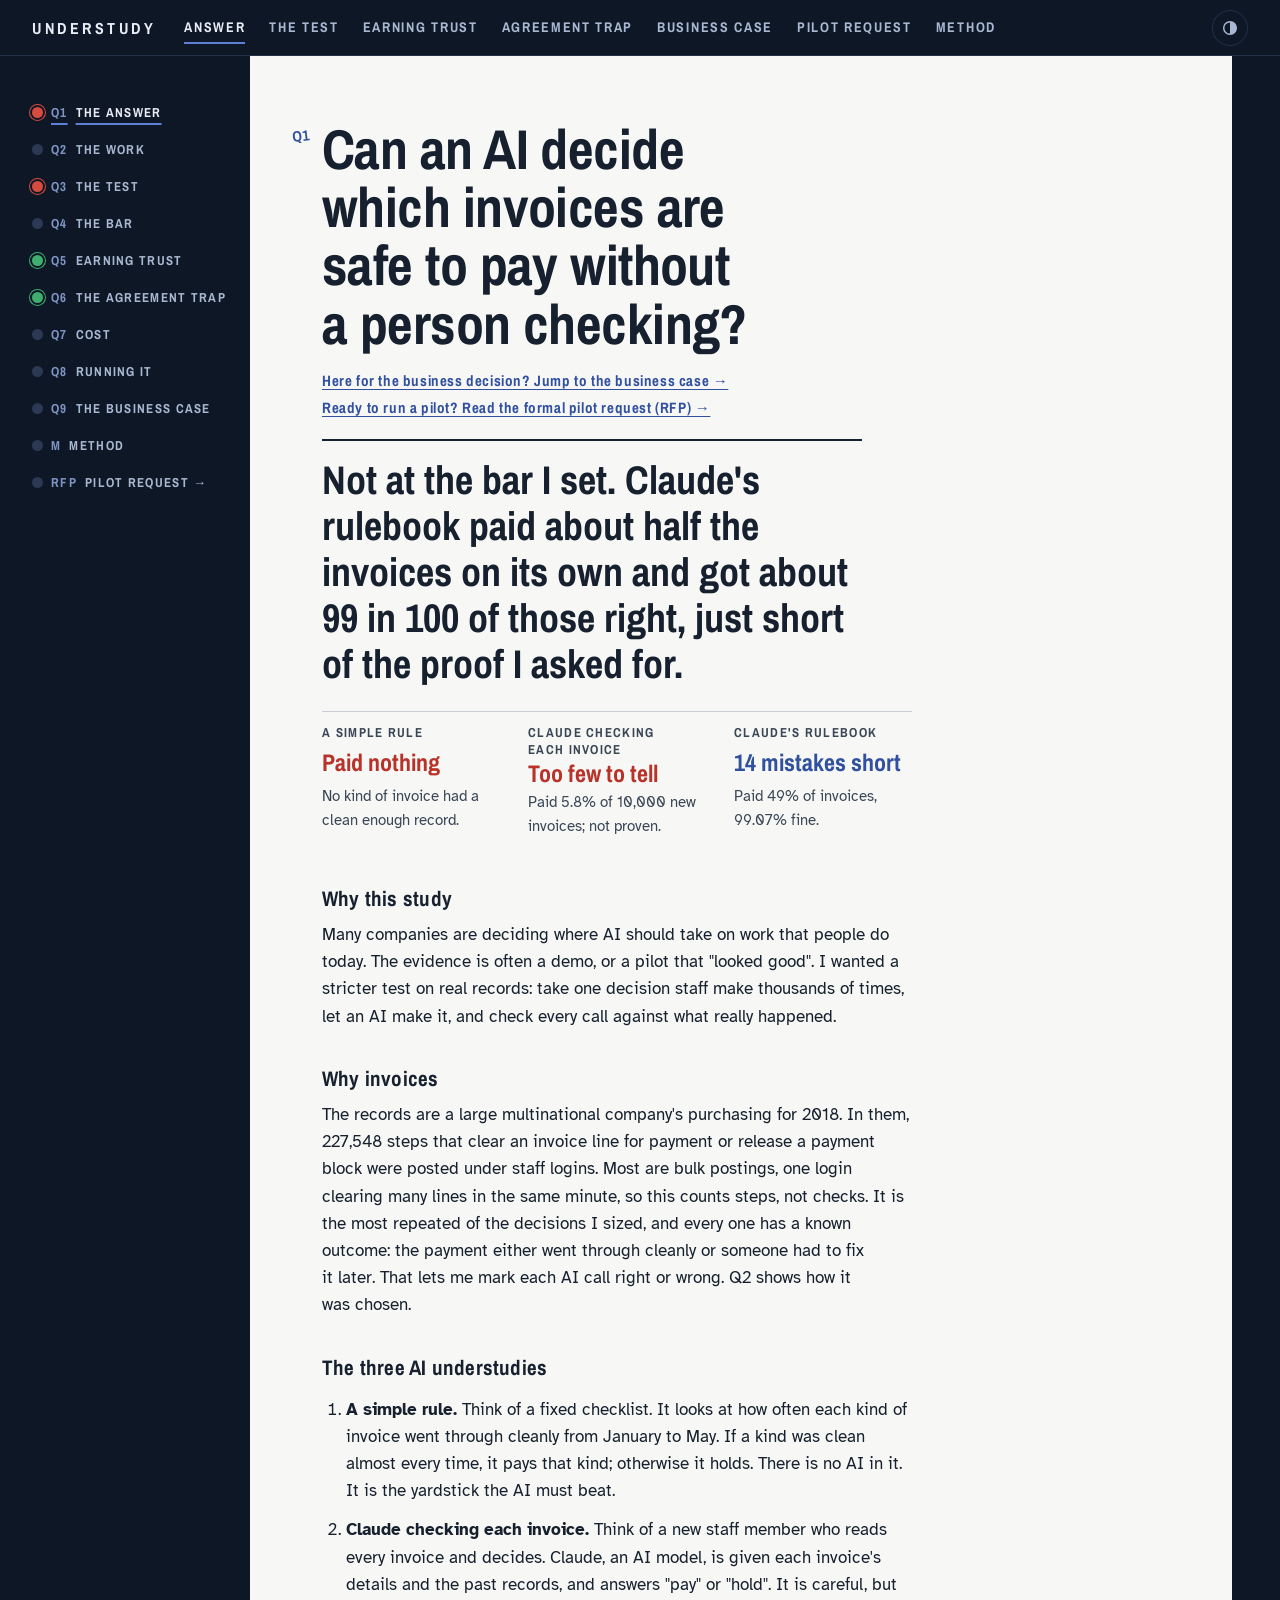
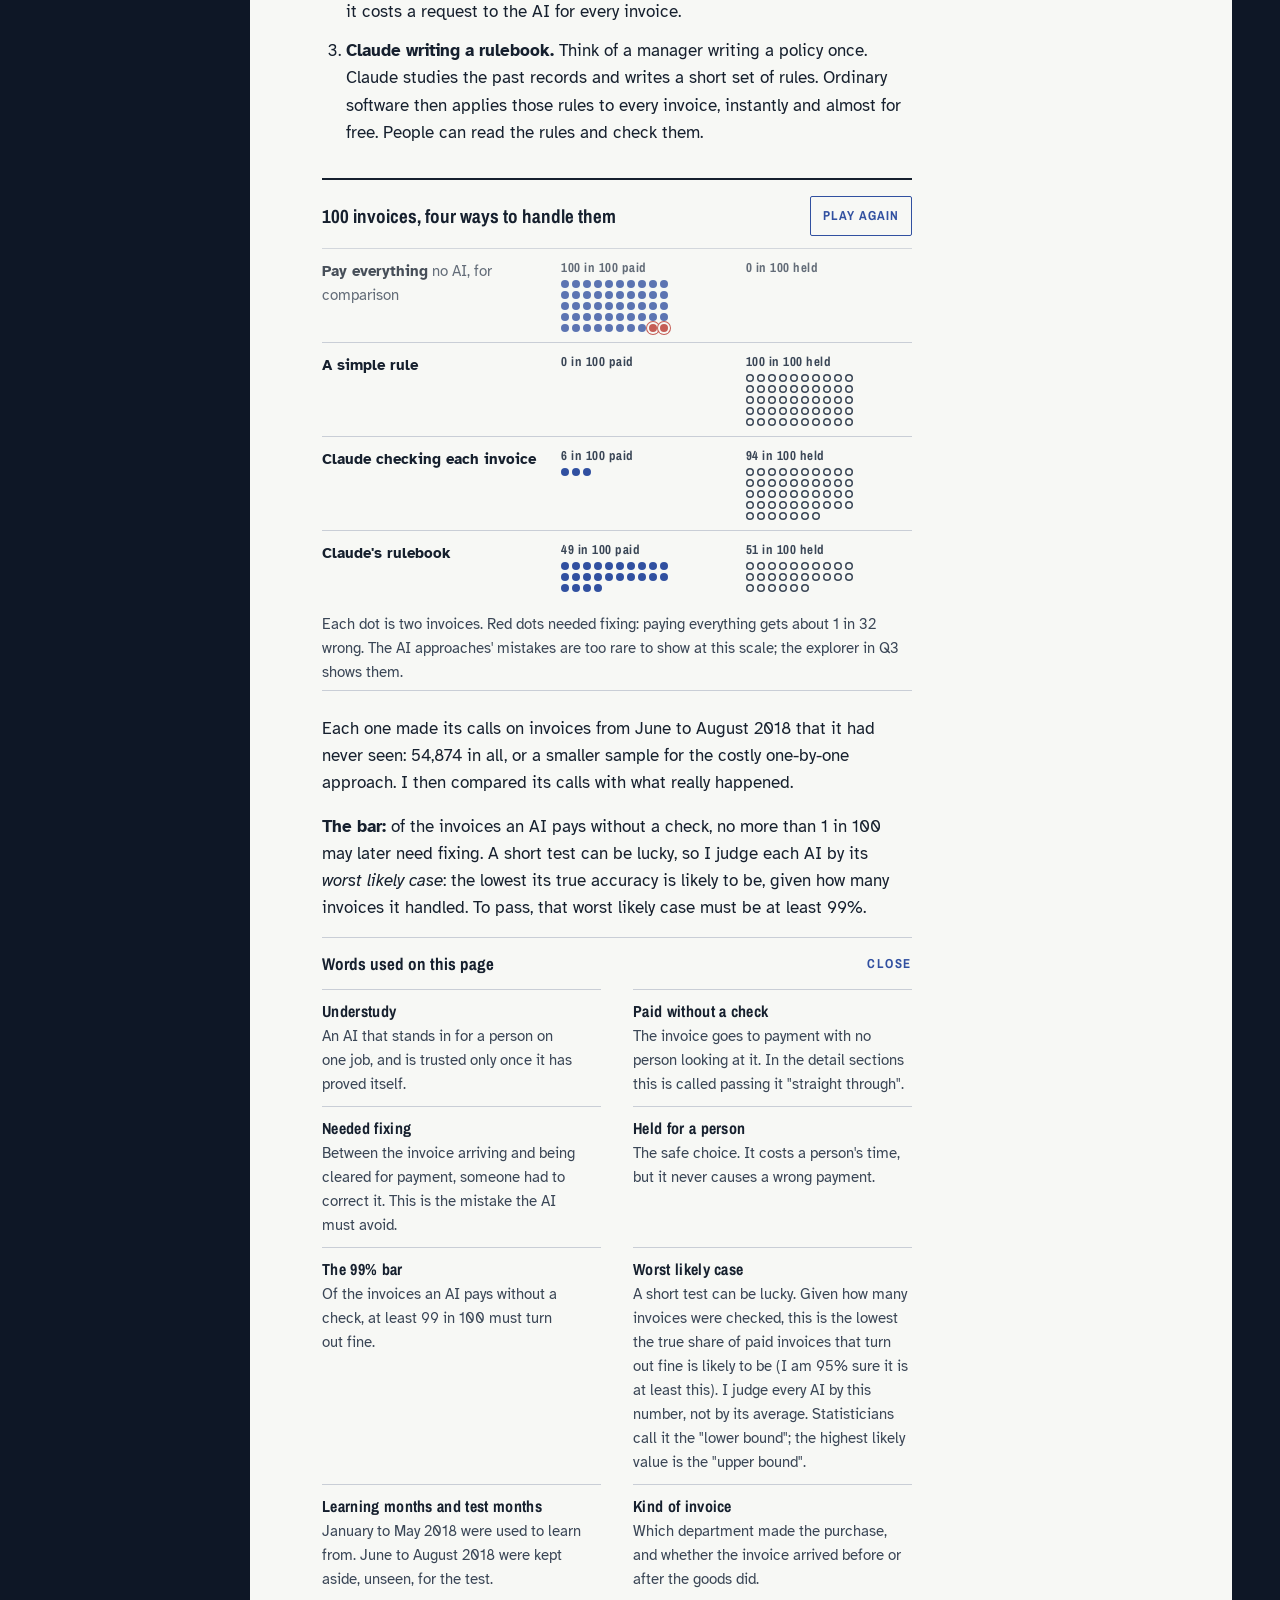
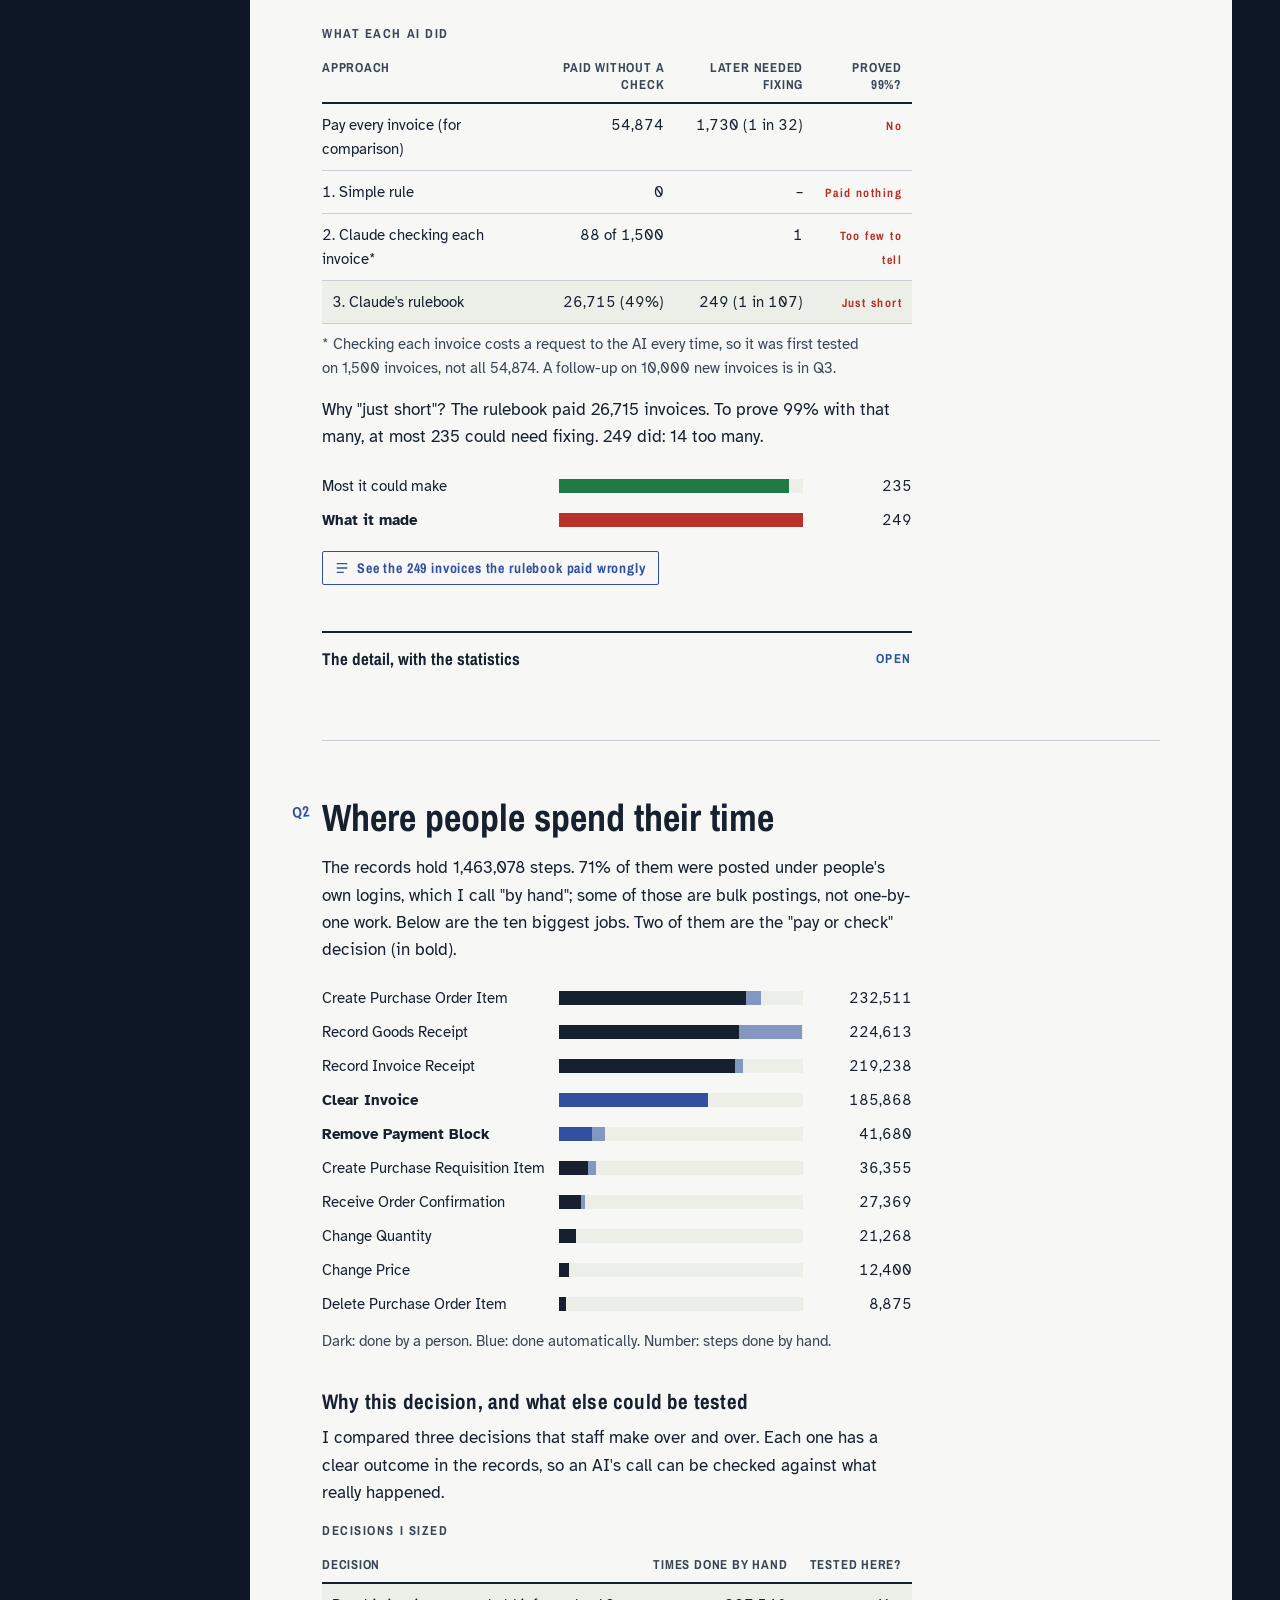
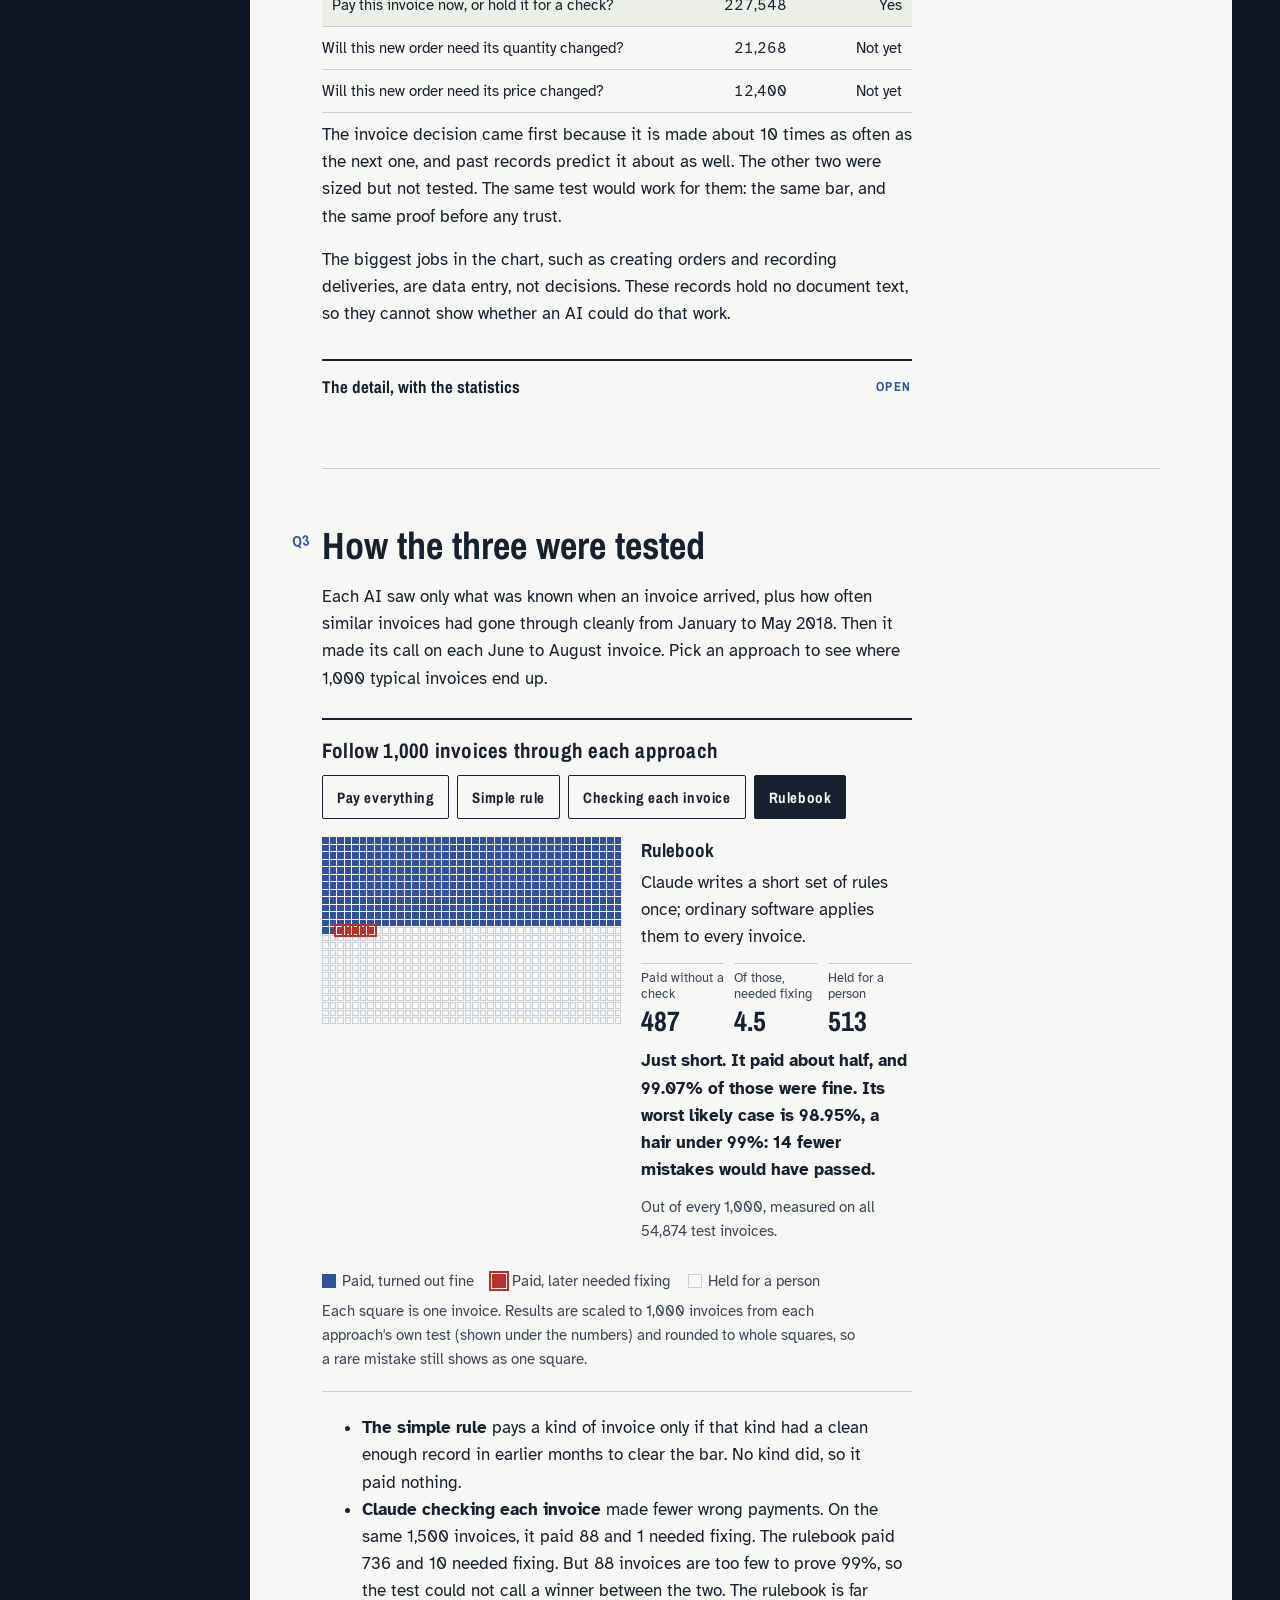
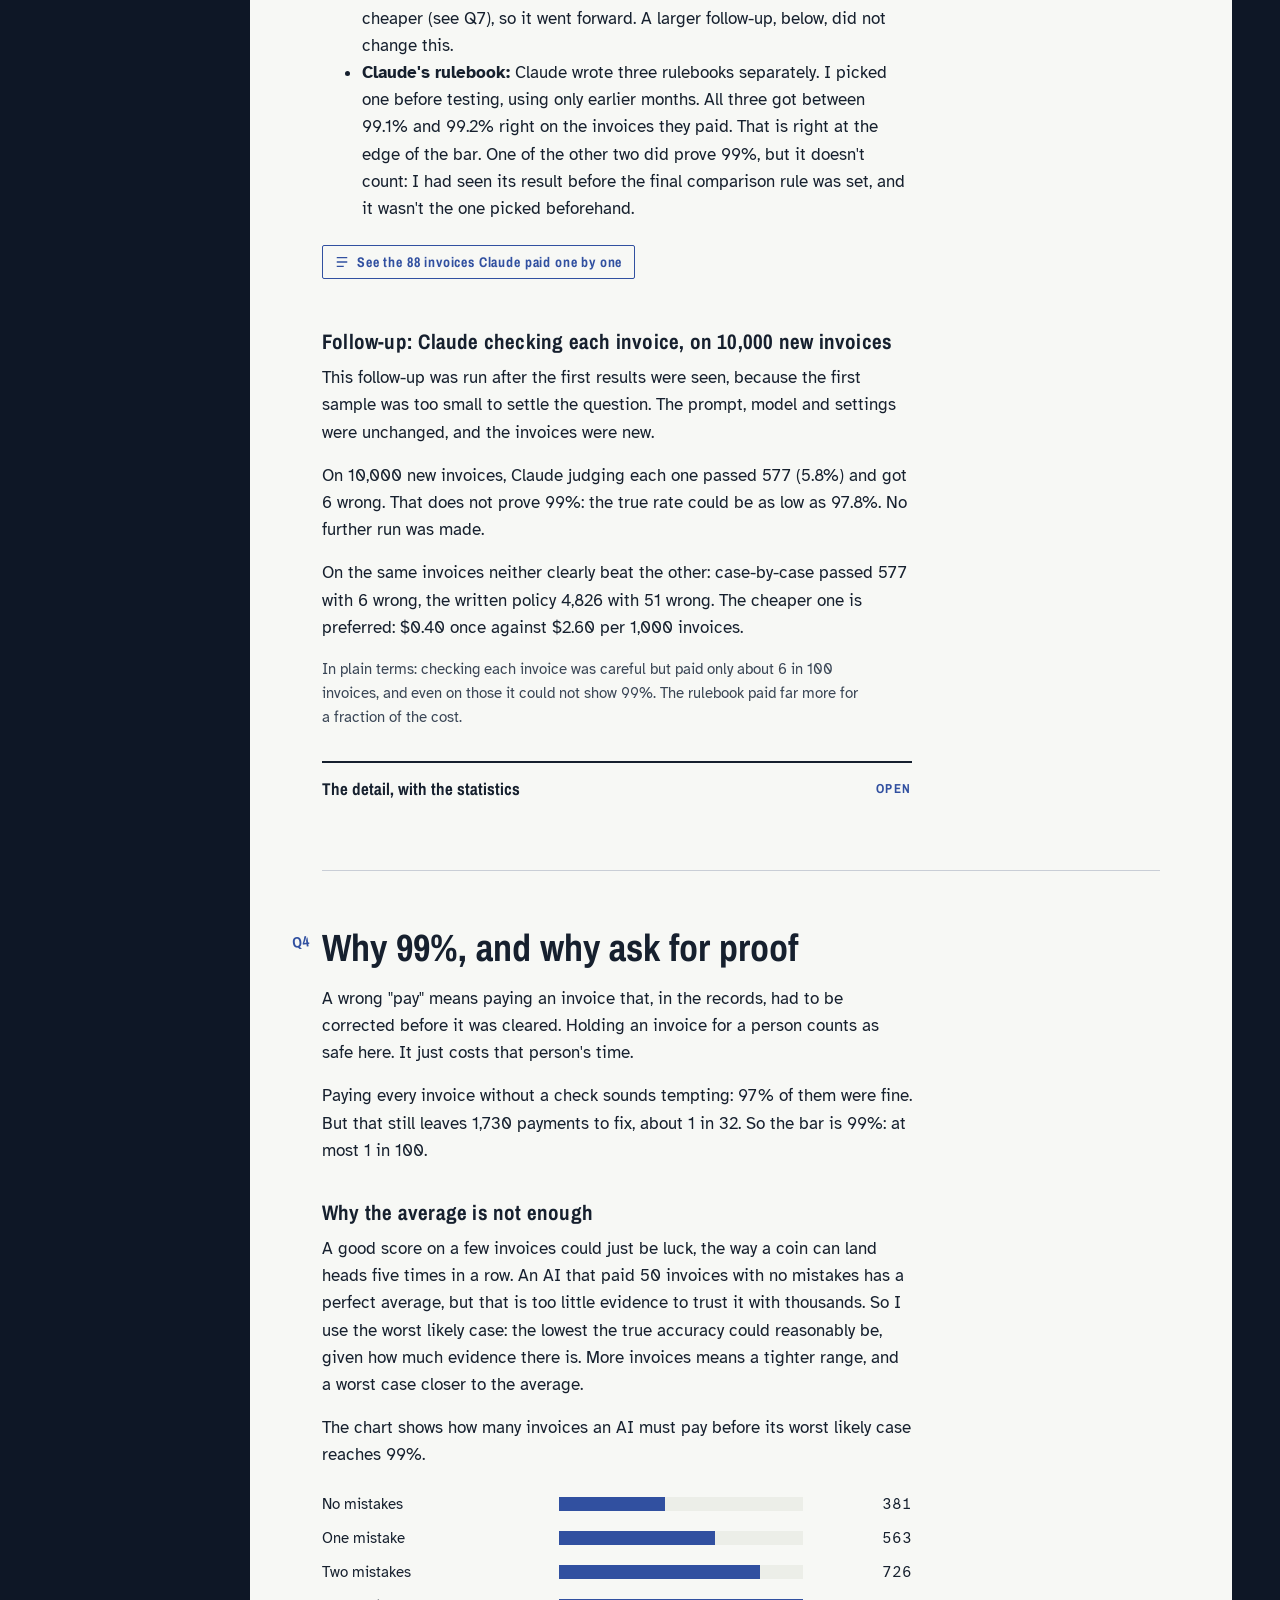
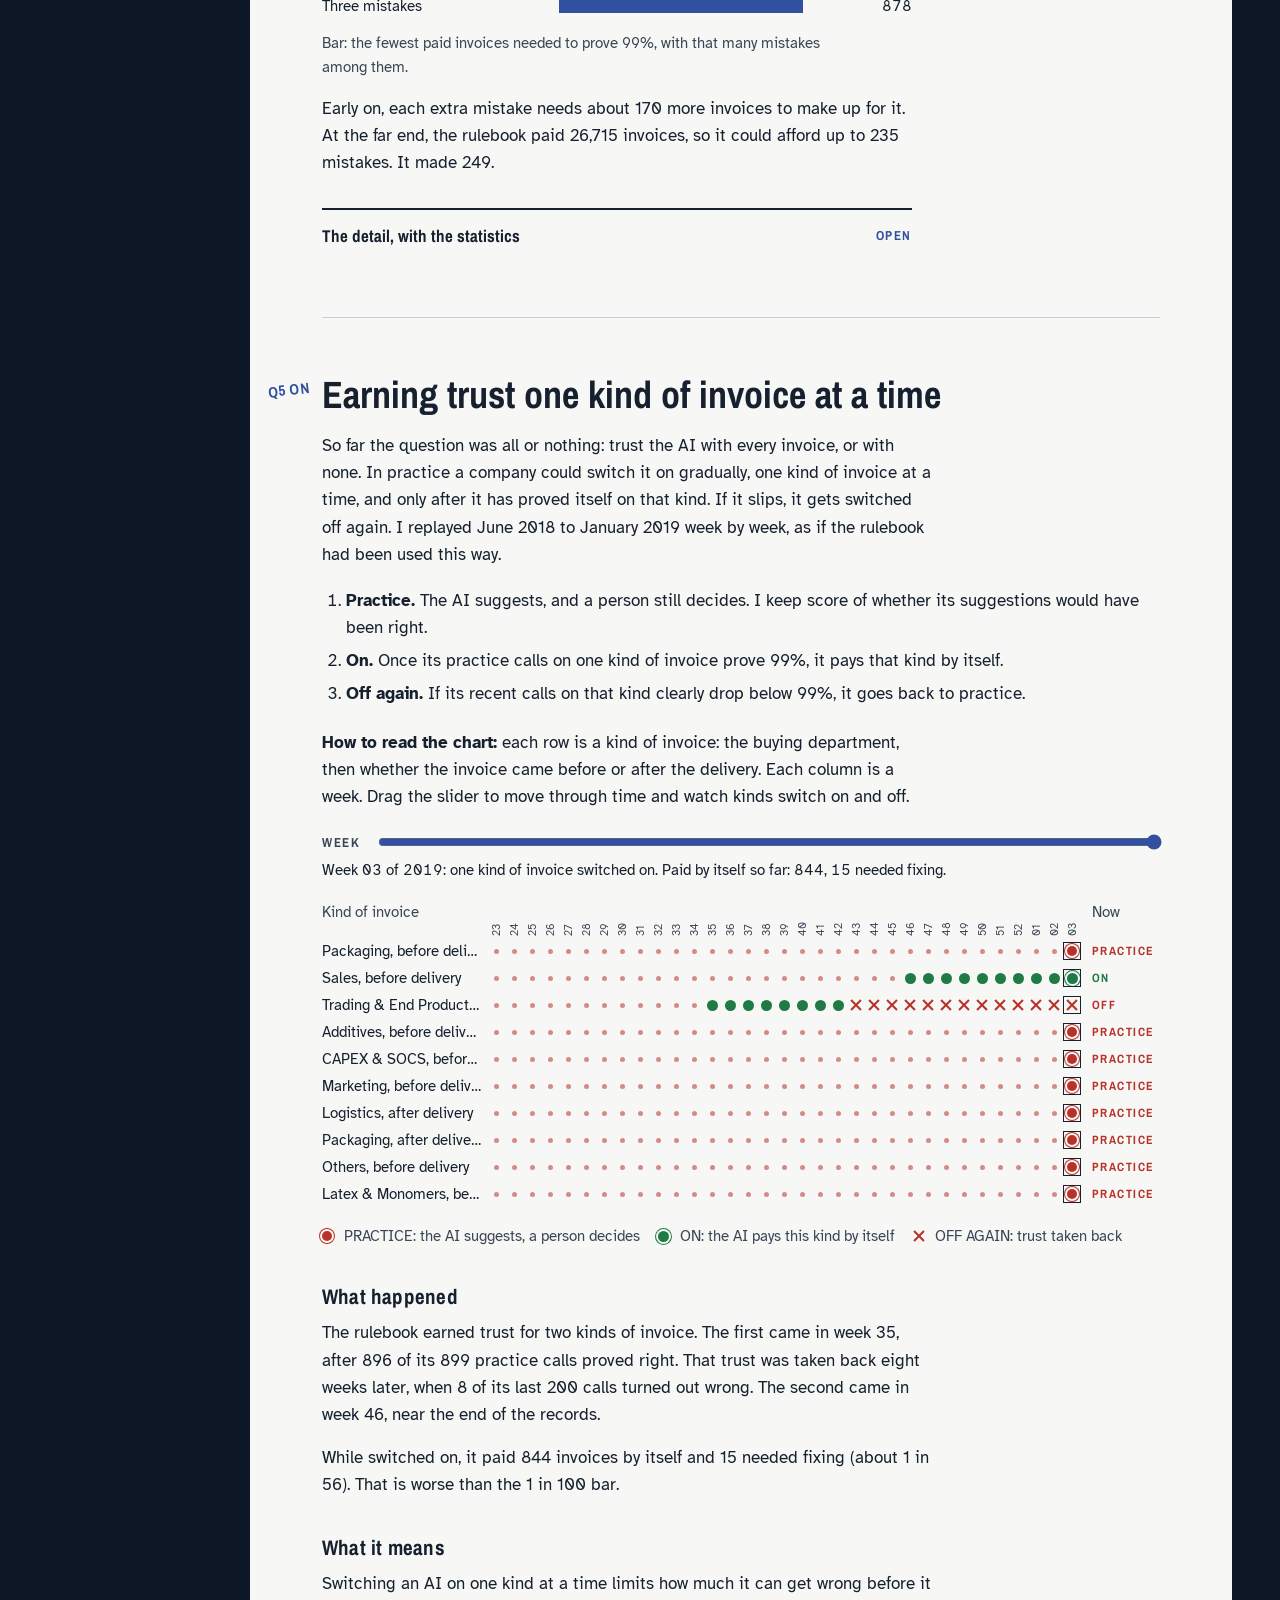
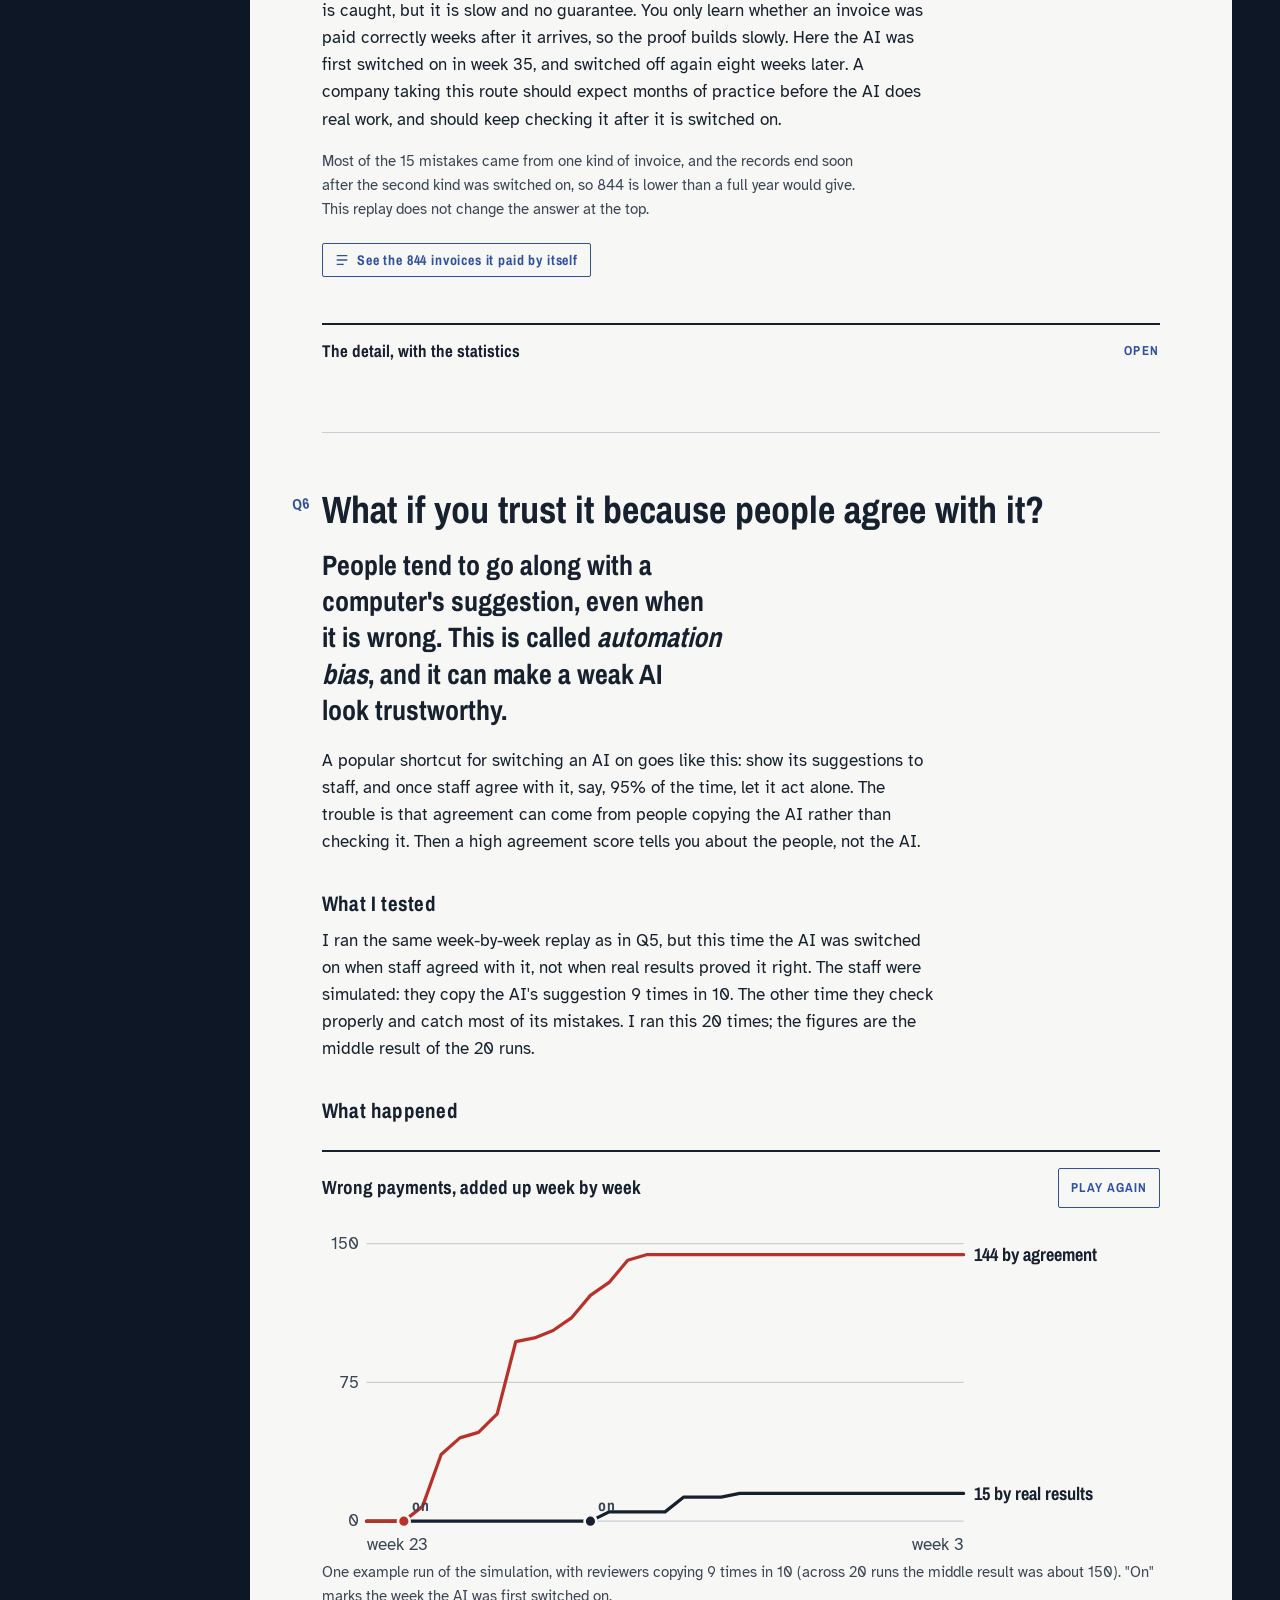
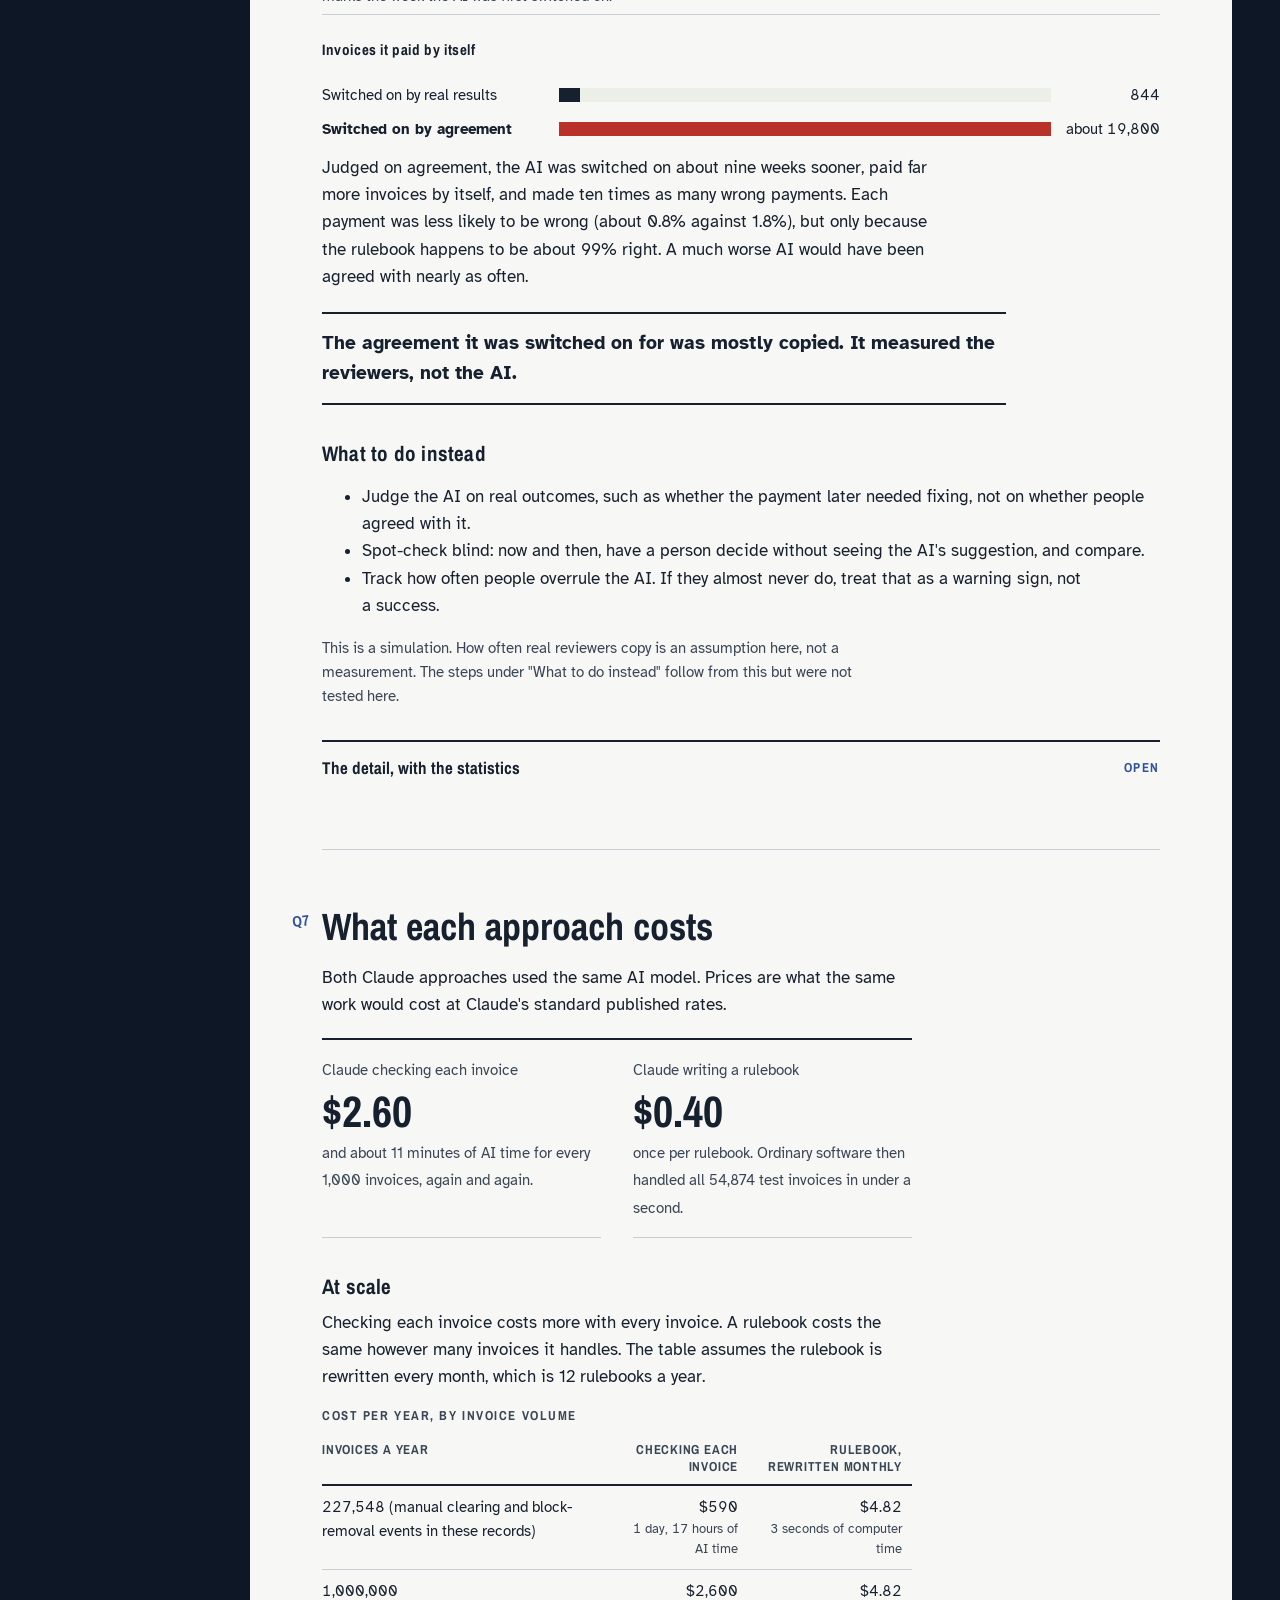
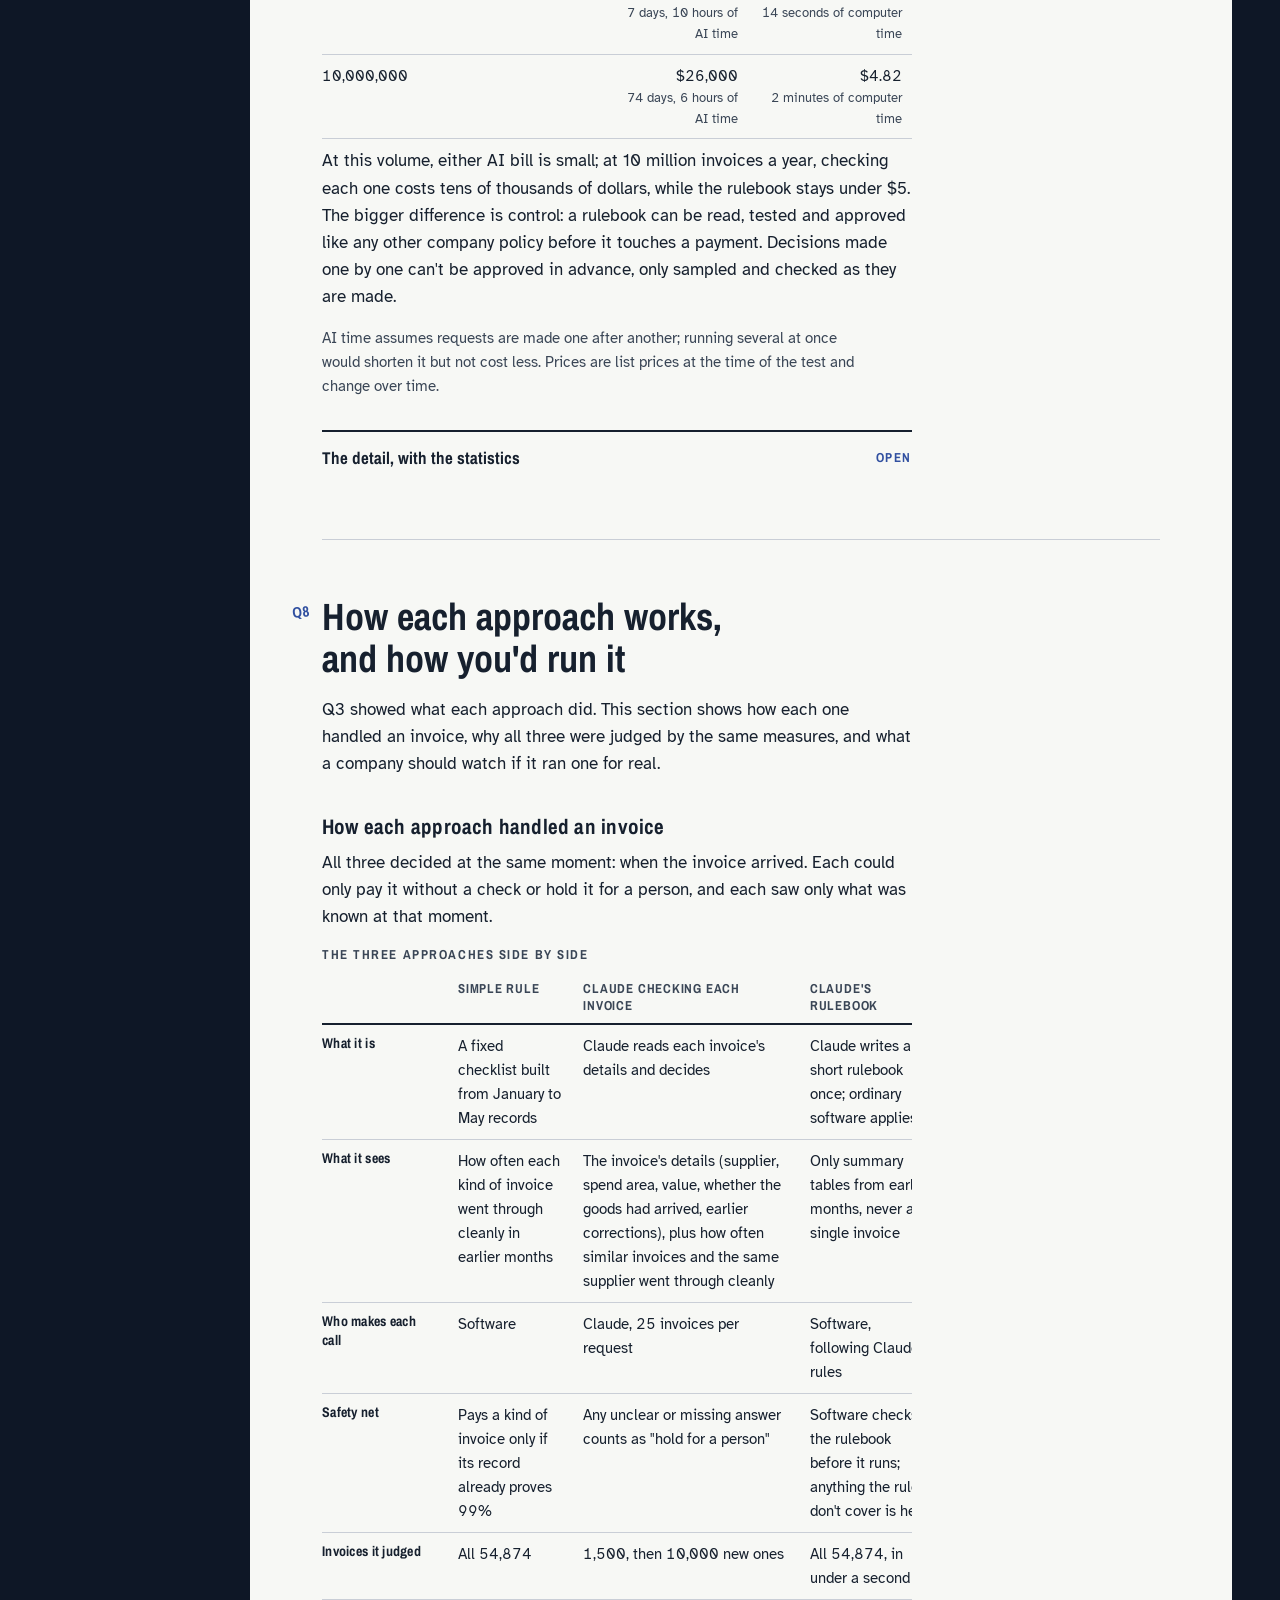
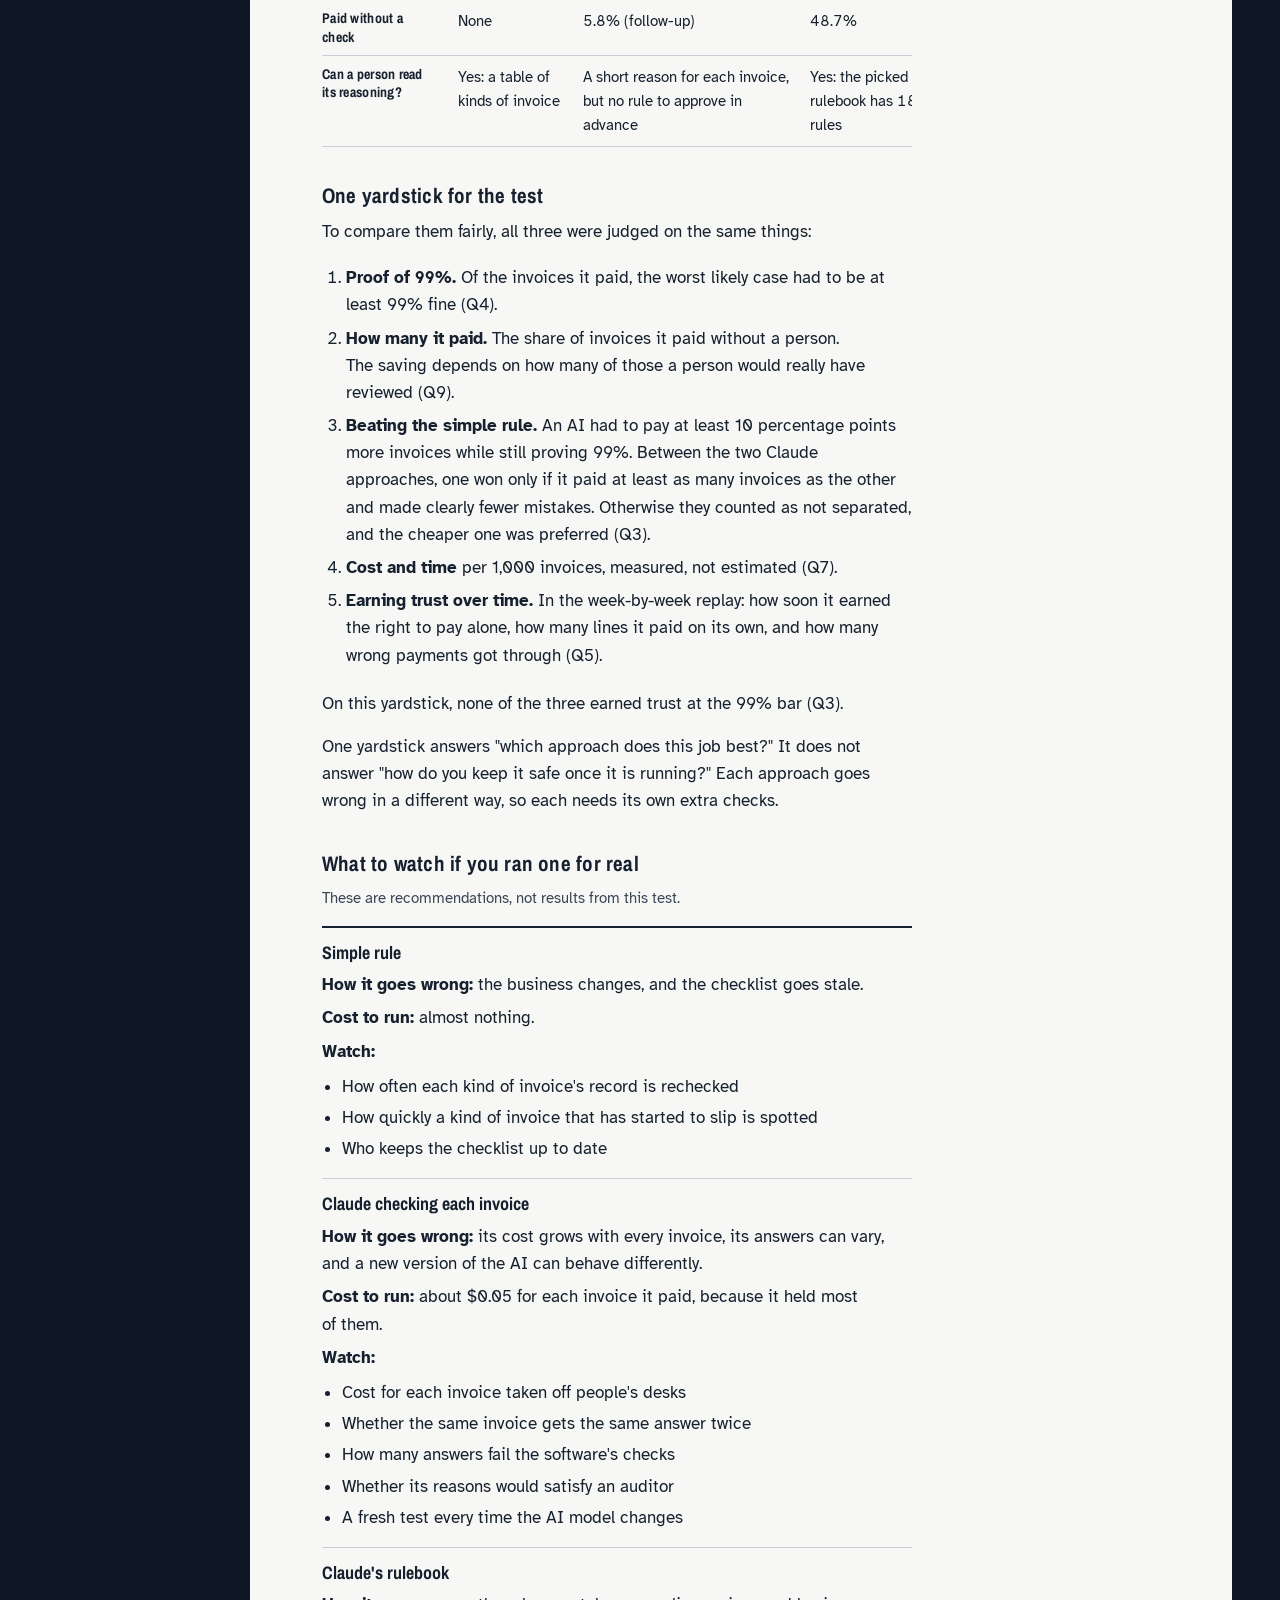
==== commit 94541ad9: "One readout beside the inputs in both calculators The business case and section 11 of the pilot requ" ====
--- a/site/index.html
+++ b/site/index.html
@@ -66,6 +66,7 @@
   <div class="drawer-body" id="drawer-body"></div>
 </aside>
 
+<script src="calc.js" defer></script>
 <script src="app.js" defer></script>
 </body>
 </html>
--- a/site/style.css
+++ b/site/style.css
@@ -374,6 +374,9 @@
 @media (max-width: 560px) { .tline-bar { flex-direction: column; min-height: 0; } .tline .seg { flex: none !important; flex-direction: row; justify-content: space-between; } }
 table.keys { min-width: 600px; }
 table.num td { text-align: right; }
+table.money td { white-space: nowrap; }
+/* Money tables (ADR 0021): a row's plain-words note sits under its label, not in bold. */
+table th .small { display: block; font-weight: 400; letter-spacing: 0; }
 .ask { border-top: 2px solid var(--ink); padding-top: 12px; margin: 22px 0 14px; font-size: 18px; }
 .bars-title { font: 700 13px var(--display); letter-spacing: .12em; text-transform: uppercase; color: var(--ink-2); margin: 20px 0 0; }
 .dcards { display: grid; grid-template-columns: 1fr; gap: 16px; margin: 20px 0; }
@@ -387,3 +390,25 @@
 #toc a[aria-current] { color: var(--frame-ink); }
 @media (prefers-reduced-motion: no-preference) { #toc .lamp { transition: background-color .3s, box-shadow .3s; } }
 .dcard .bars .track { background: var(--paper); }
+/* The money calculator (calc.js): inputs and, beside them, every key result, each with its state in words. */
+.calc { display: grid; gap: 16px 32px; margin: 22px 0 10px; padding-top: 14px; border-top: 2px solid var(--ink); }
+.calc .biz-inputs { margin: 0; padding: 0; border-top: 0; align-content: start; }
+.calc-out { min-width: 0; }
+.calc-head { font: 700 13px var(--display); letter-spacing: .12em; text-transform: uppercase; color: var(--ink-2); margin: 0 0 6px; }
+.calc-out dl { margin: 0; border-bottom: 1px solid var(--rule); }
+.calc-out dl > div { display: grid; grid-template-columns: minmax(0, 1fr) auto; gap: 2px 12px; padding: 9px 0; border-top: 1px solid var(--rule); }
+.calc-out dt { grid-column: 1; grid-row: 1; font: 700 13px/1.3 var(--display); letter-spacing: .06em; text-transform: uppercase; color: var(--ink); align-self: center; }
+.calc-out dd { display: contents; }
+.calc-out dd b { grid-column: 2; grid-row: 1; font: 700 22px/1.15 var(--display); font-variant-numeric: tabular-nums; text-align: right; white-space: nowrap; }
+.calc-state { grid-column: 1 / -1; font: 700 12px var(--display); letter-spacing: .12em; text-transform: uppercase; color: var(--pencil); }
+.calc-out dd .small { grid-column: 1 / -1; font-size: 14px; line-height: 1.4; }
+.calc-note { grid-column: 1 / -1; margin: 0; }
+@media (max-width: 899px) {
+  .calc .biz-inputs { grid-template-columns: repeat(2, minmax(0, 1fr)); gap: 12px 14px; }
+  .calc .biz-inputs label { align-content: space-between; font-size: 12px; letter-spacing: .06em; }
+  .calc .biz-inputs select, .calc .biz-inputs input { max-width: none; font-size: 16px; padding: 7px 8px; }
+}
+@media (min-width: 900px) {
+  .calc { grid-template-columns: minmax(0, 14em) minmax(0, 1fr); }
+  .calc .biz-inputs { grid-template-columns: 1fr; }
+}
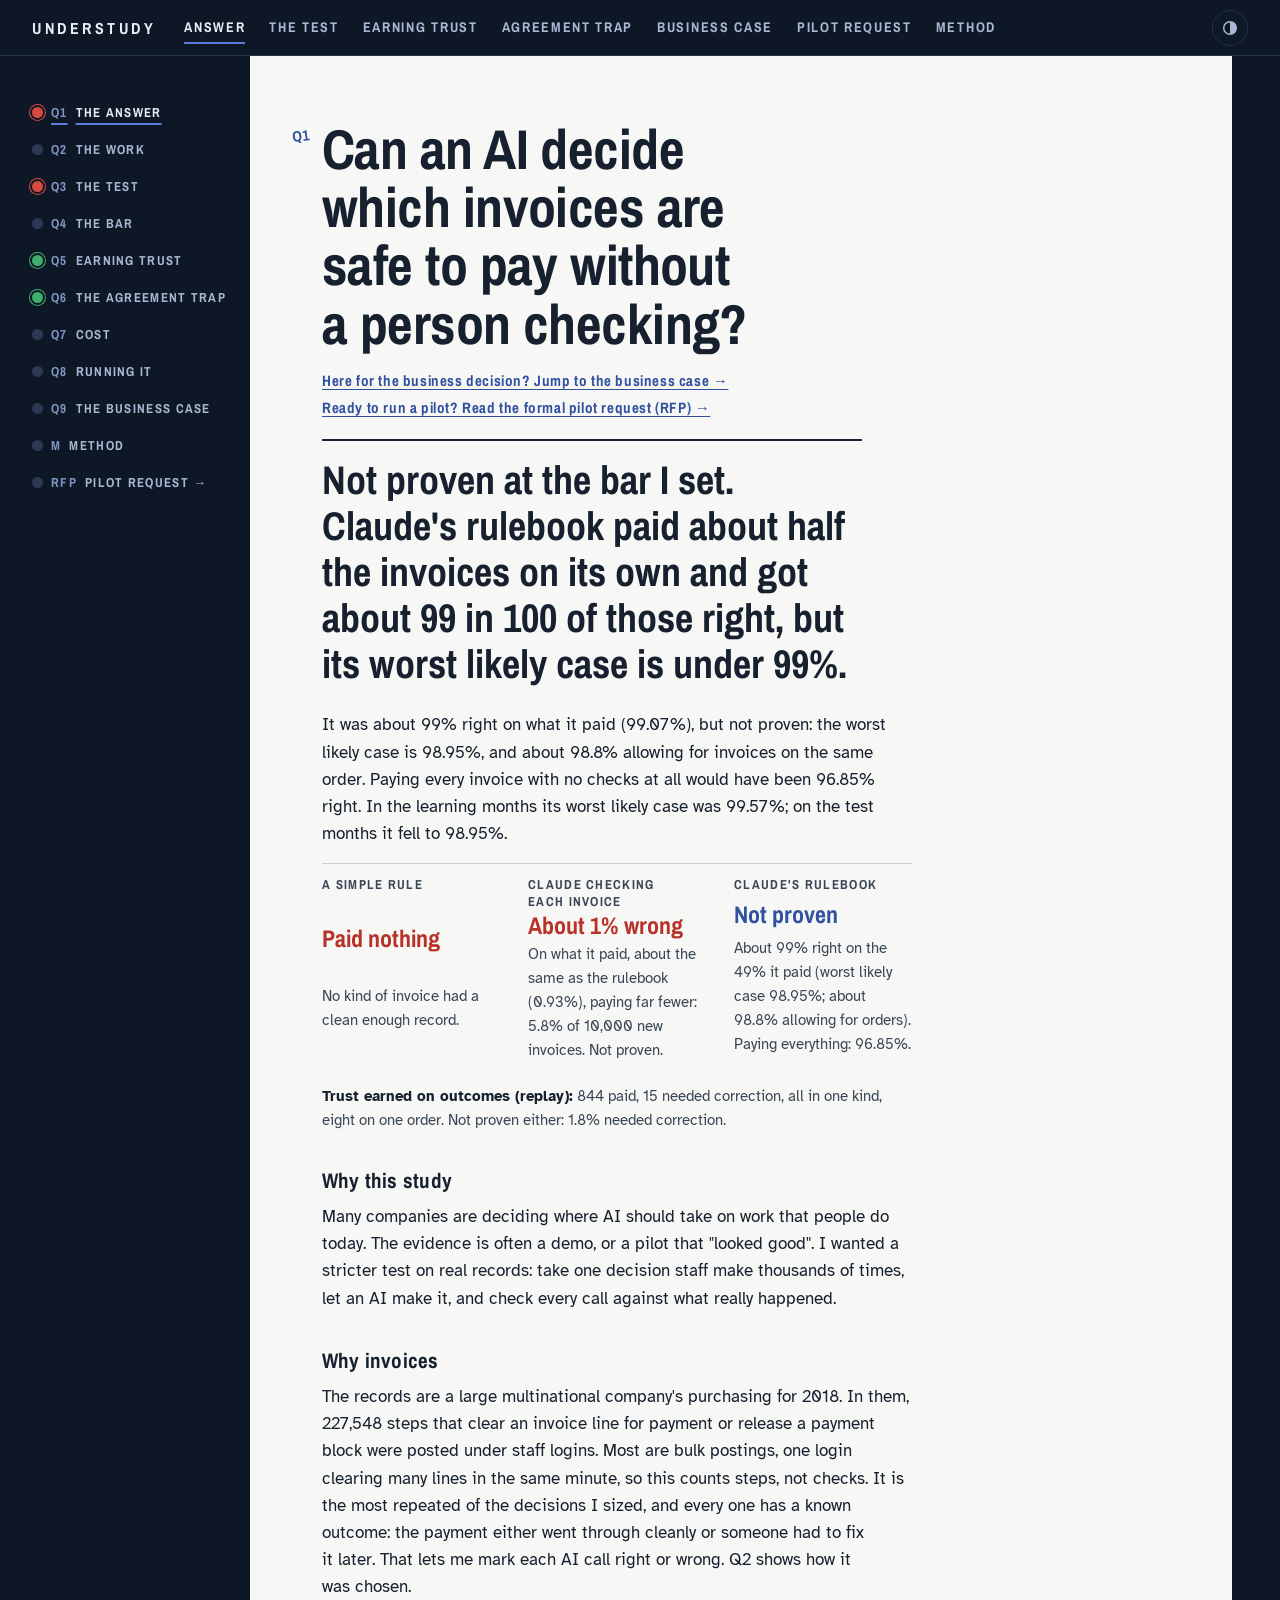
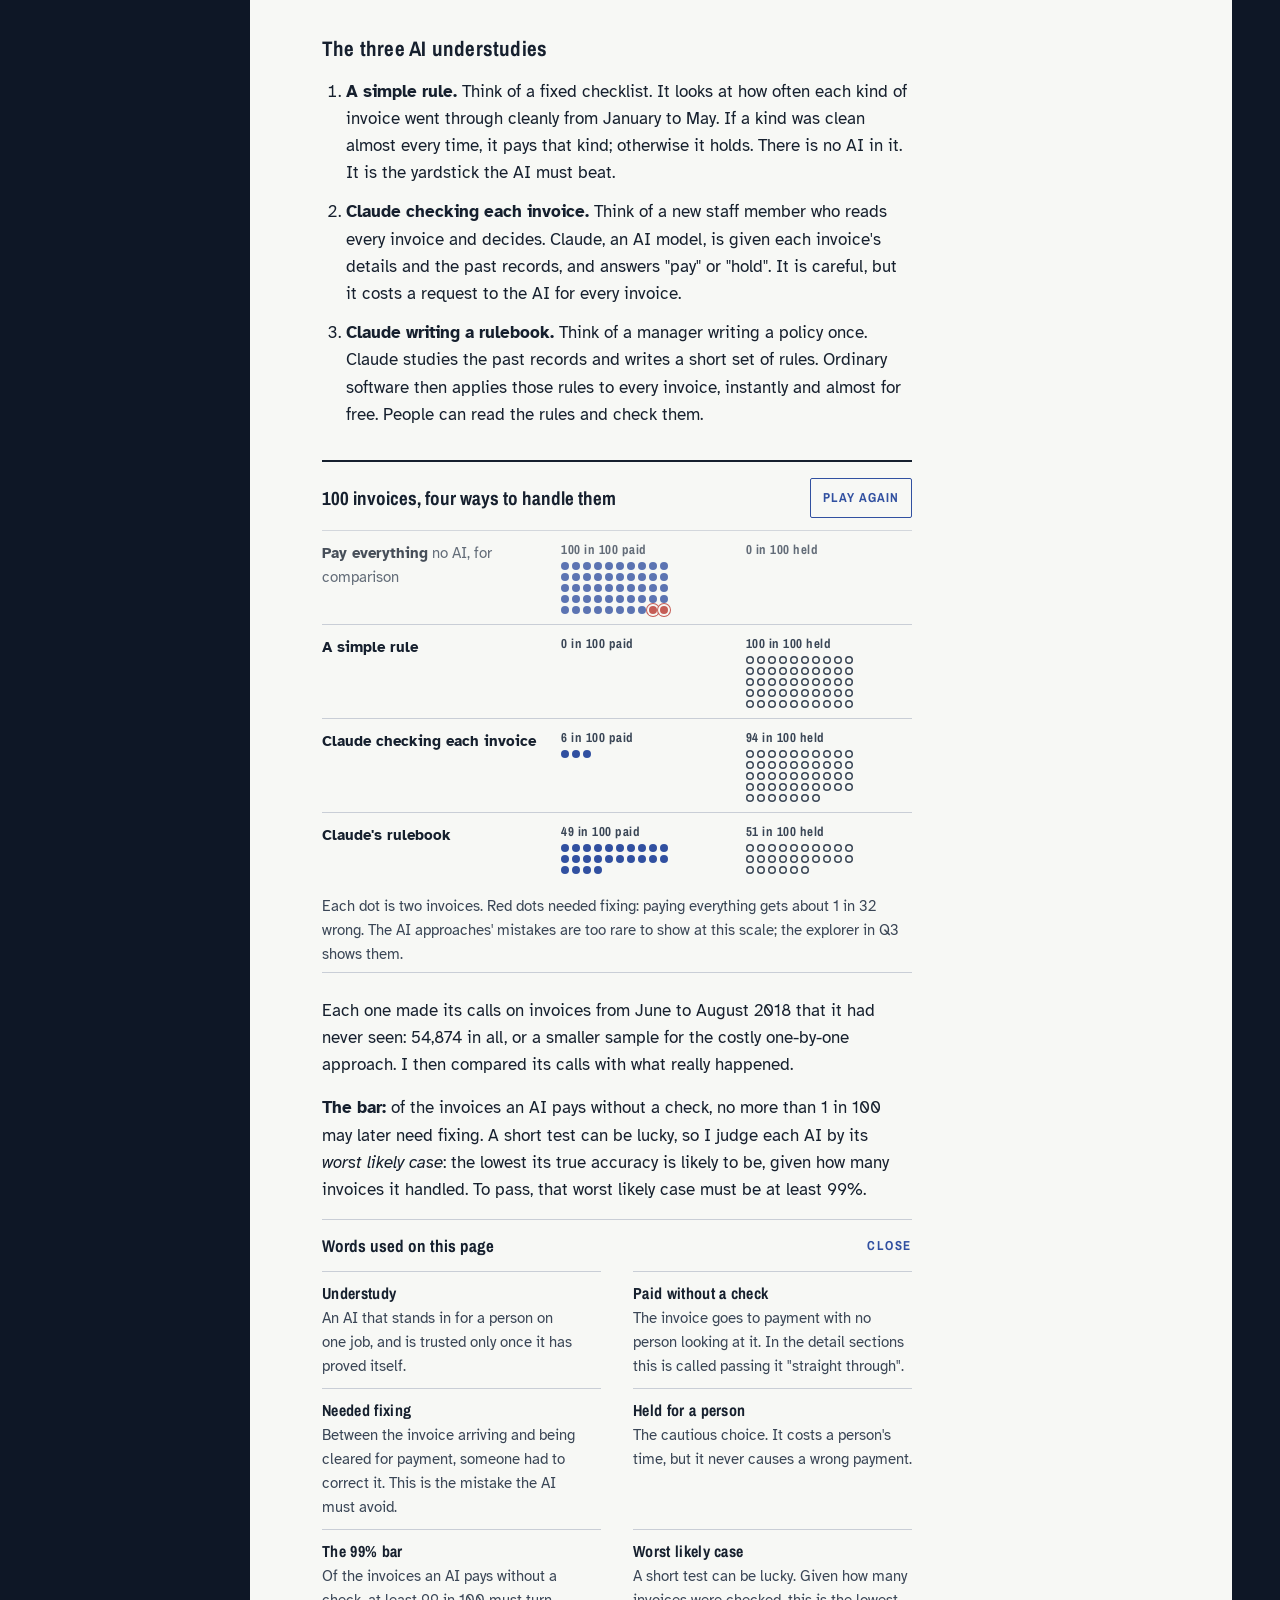
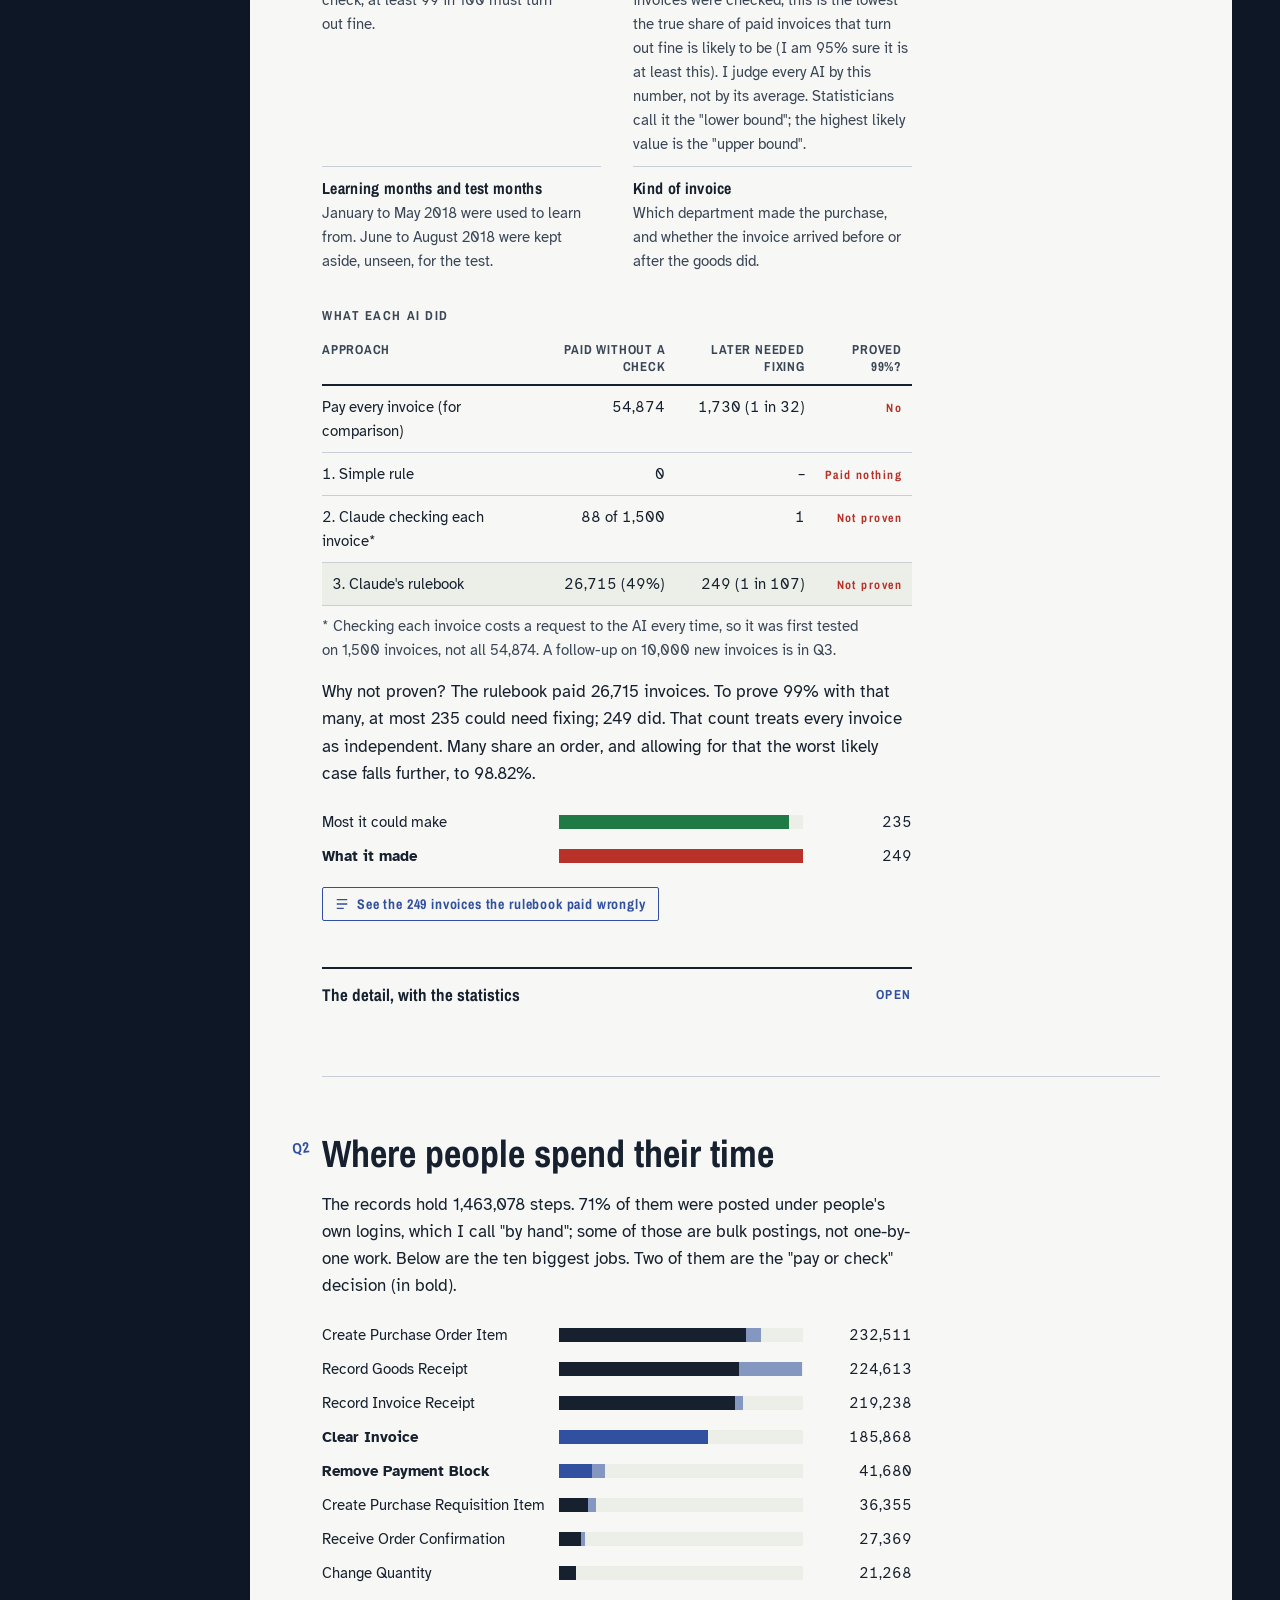
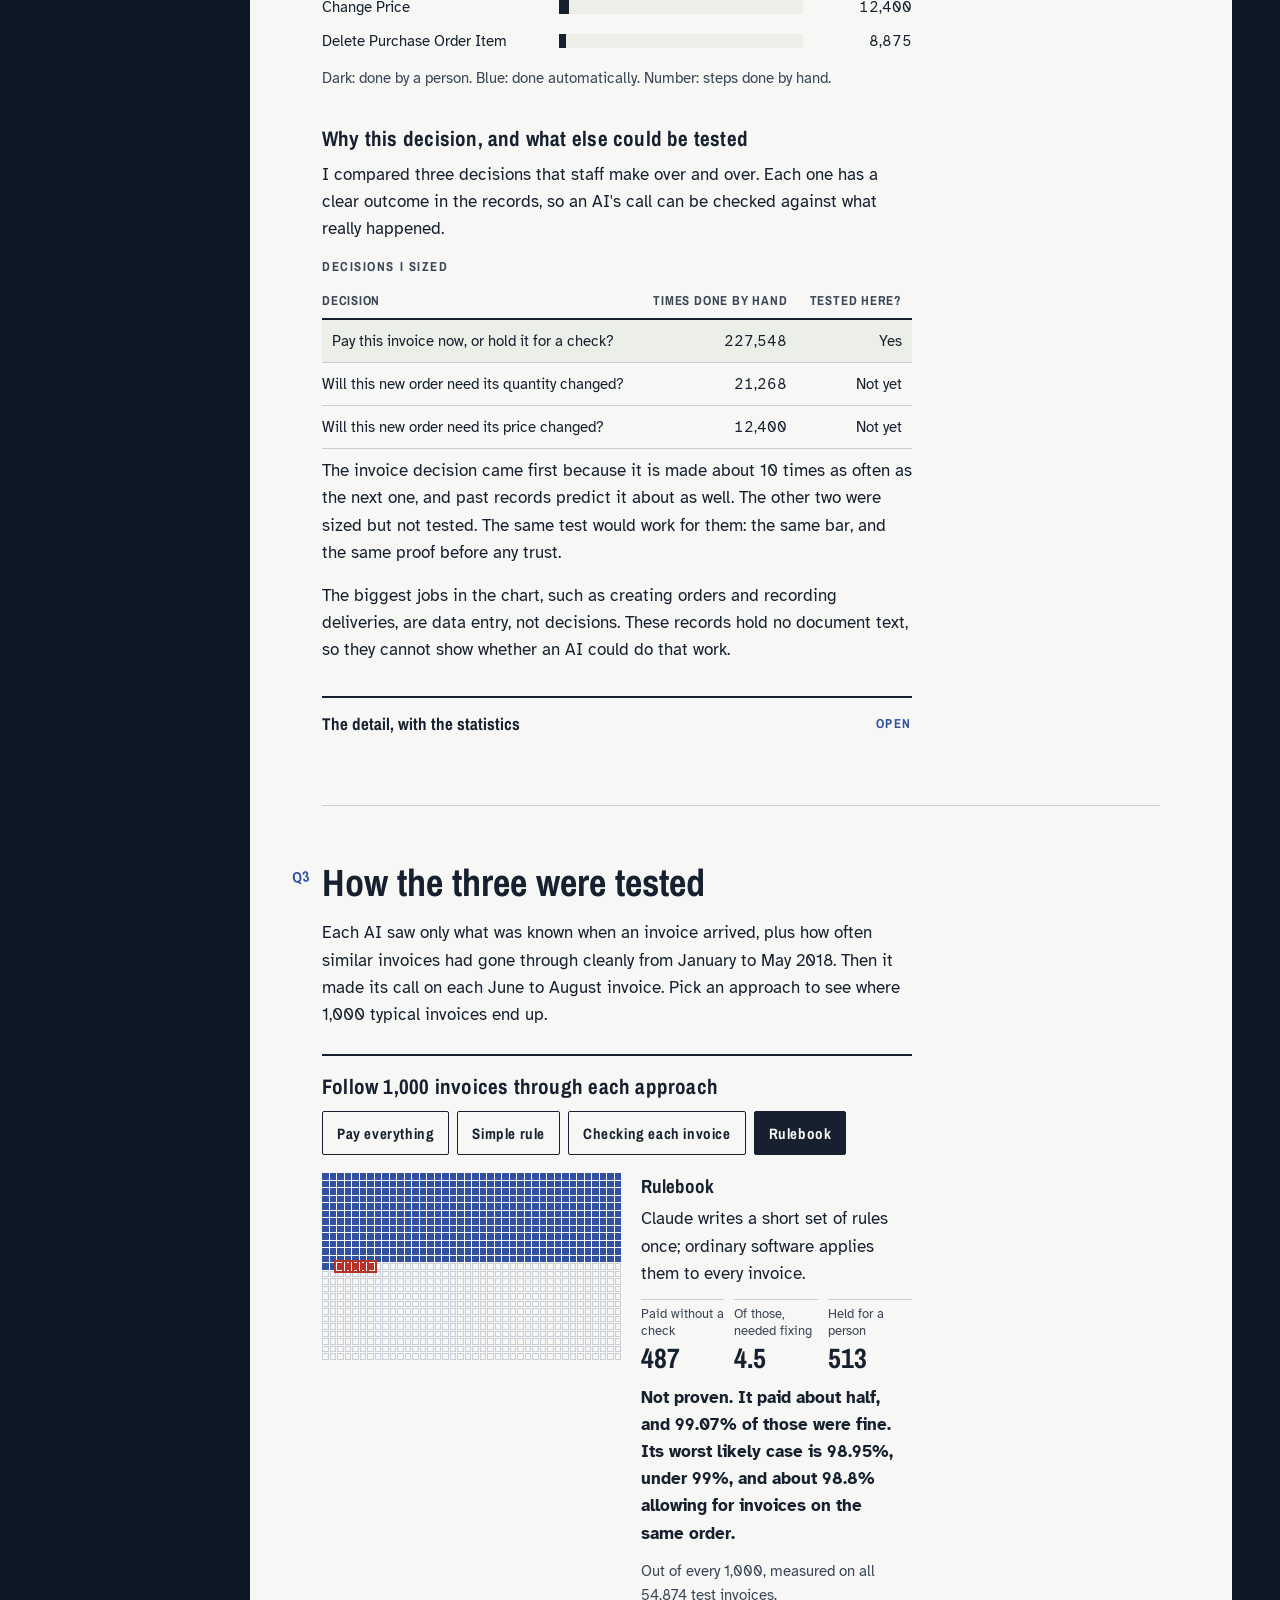
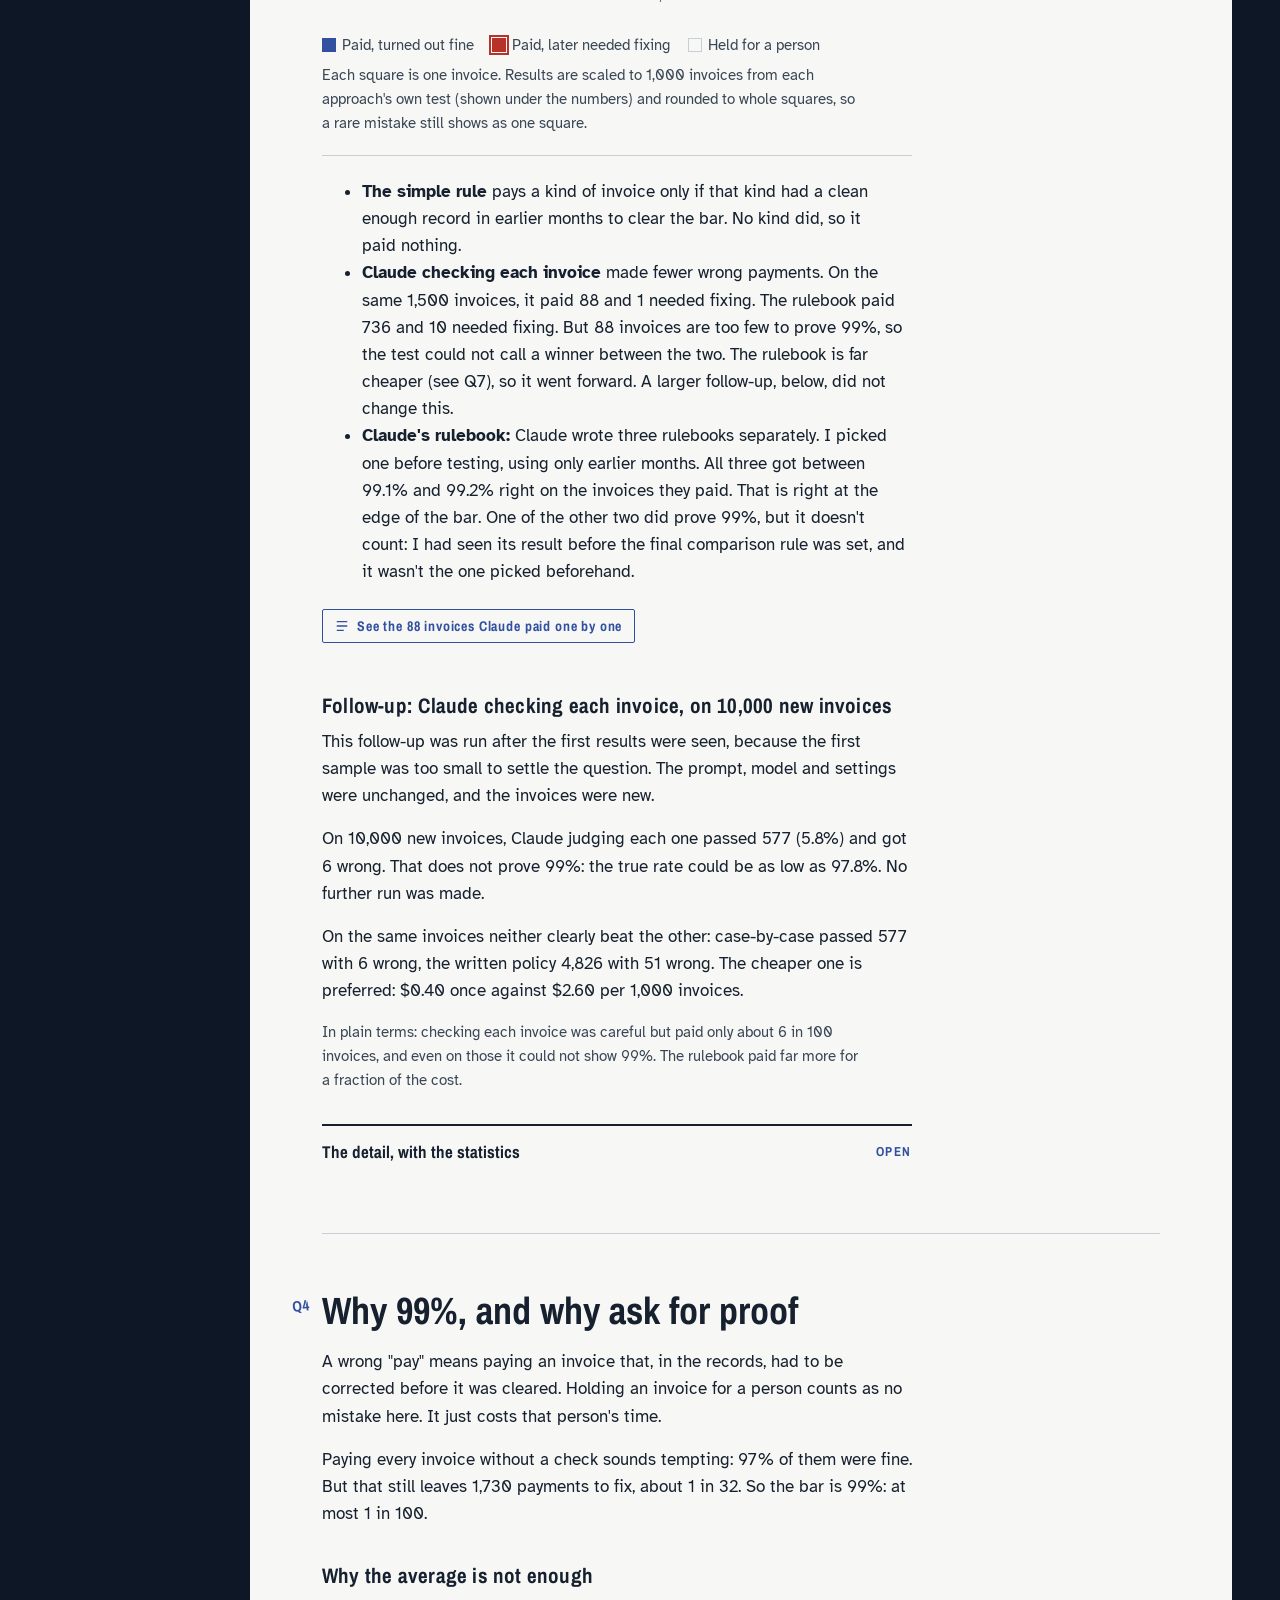
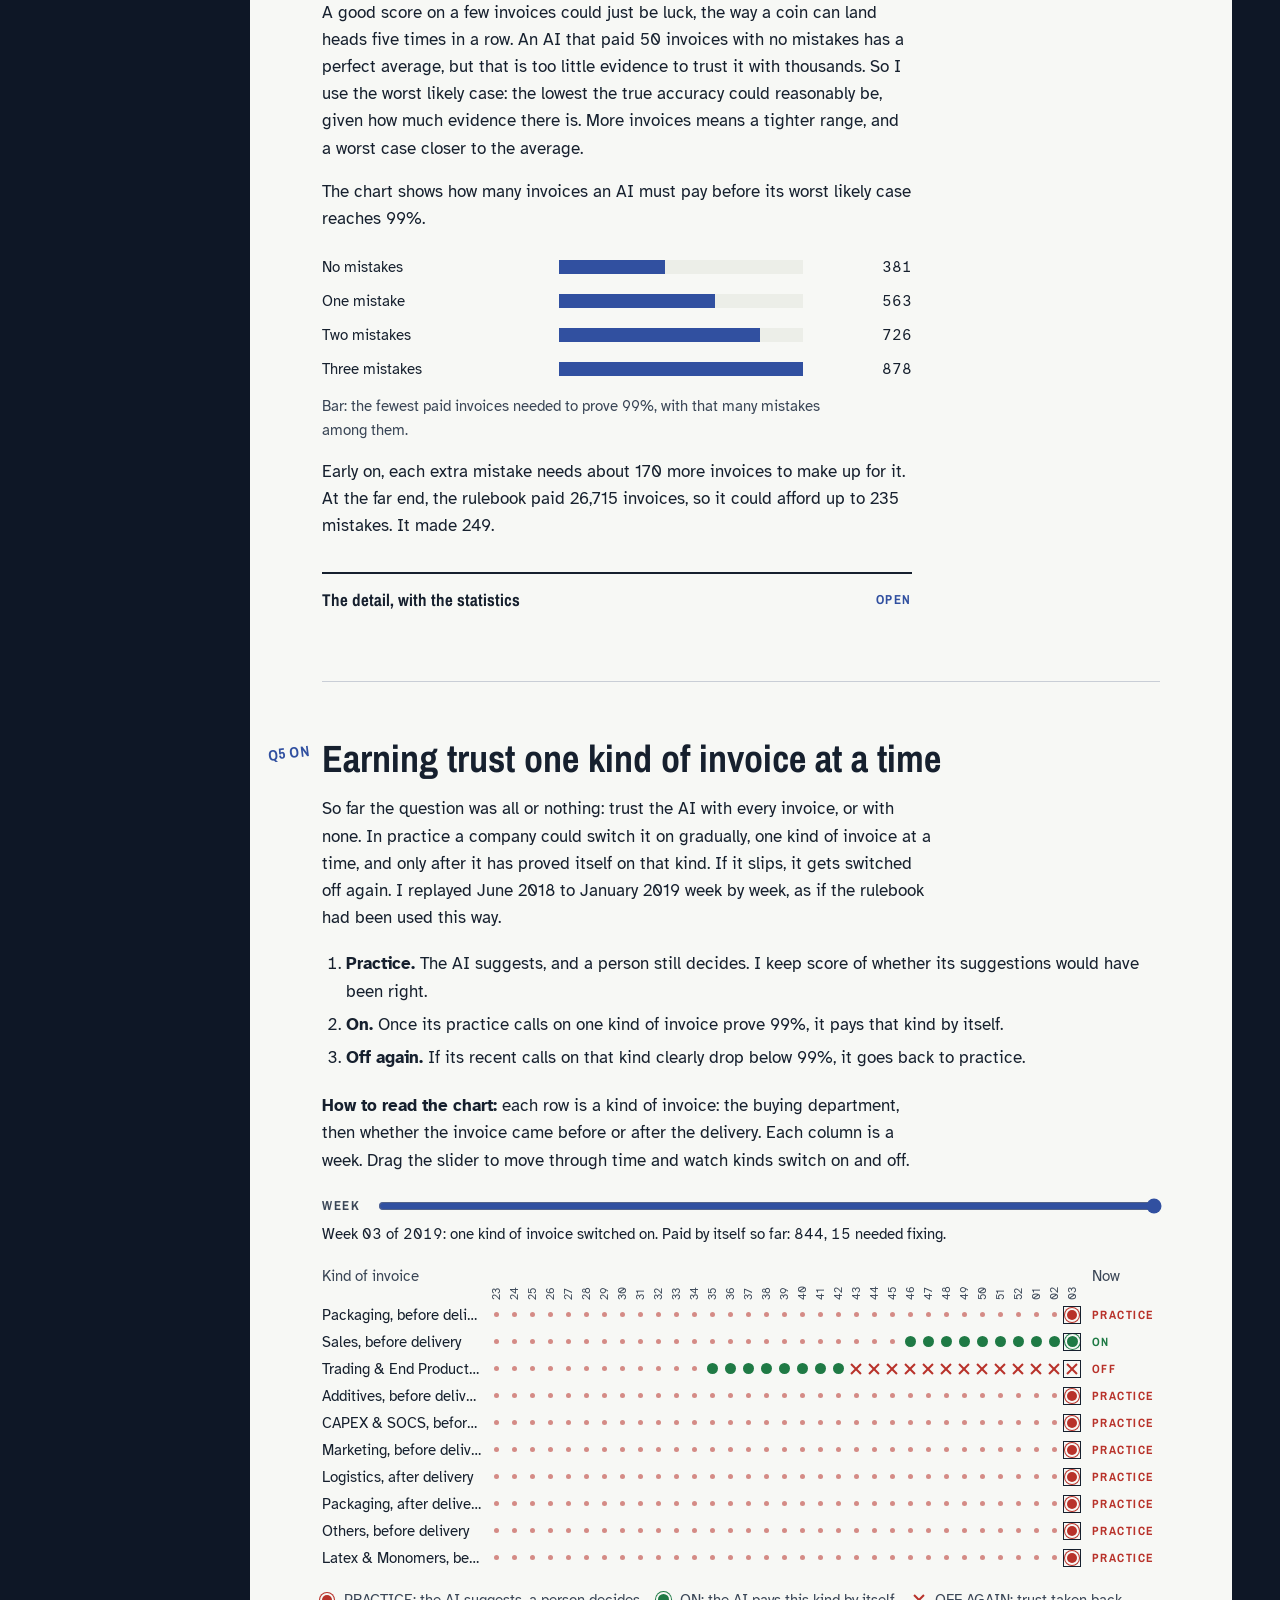
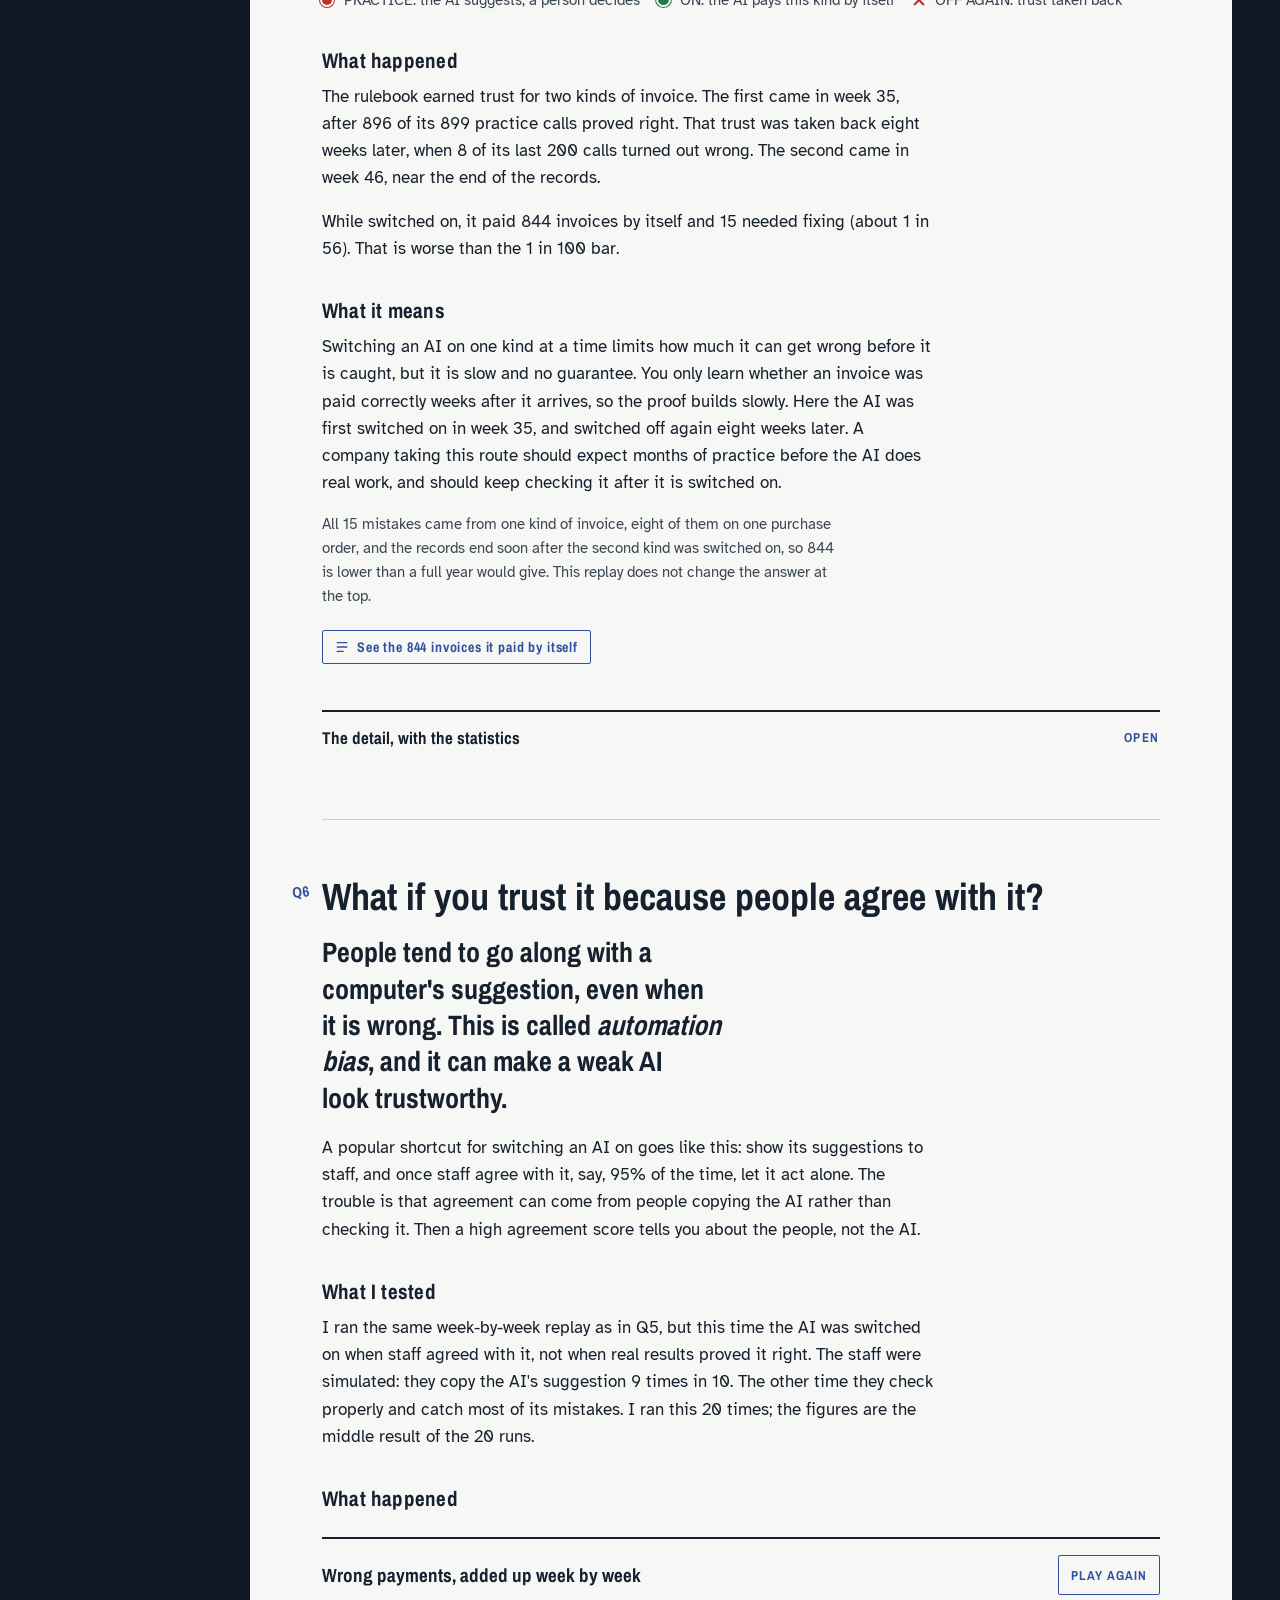
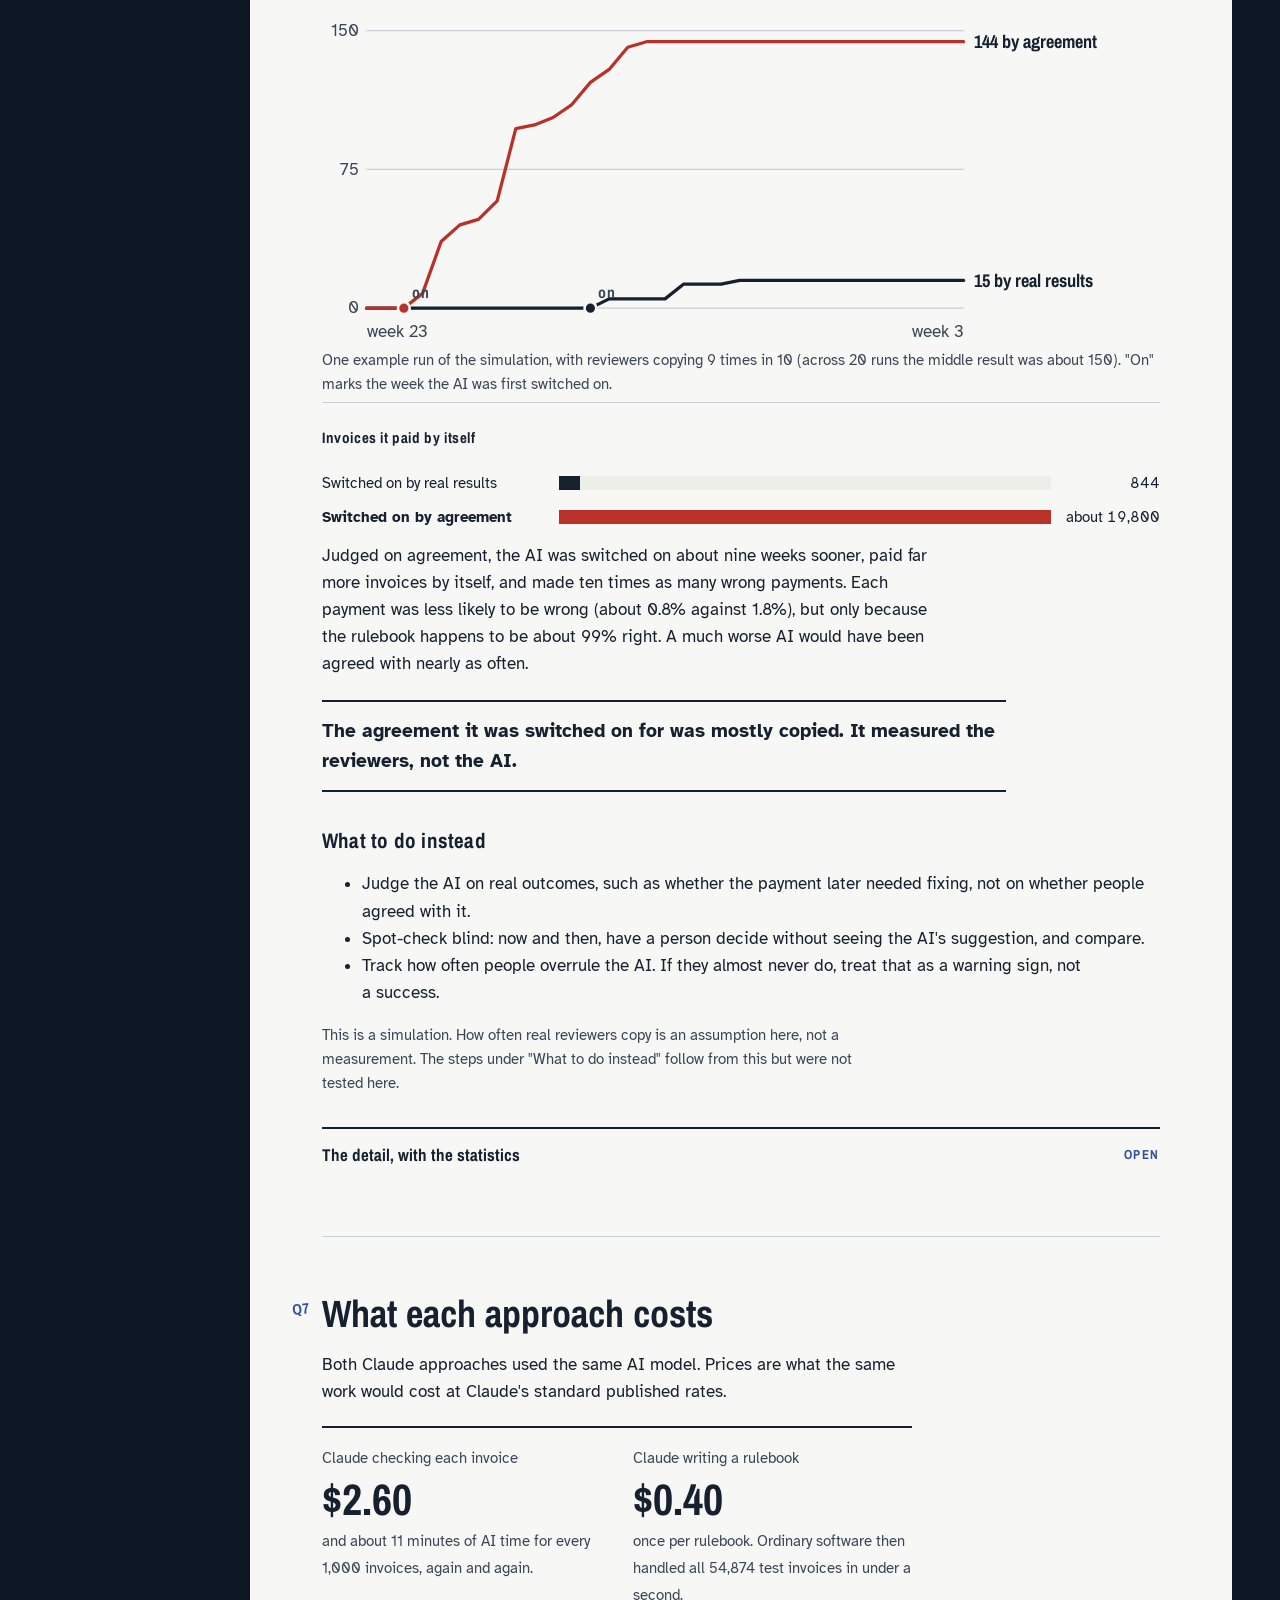
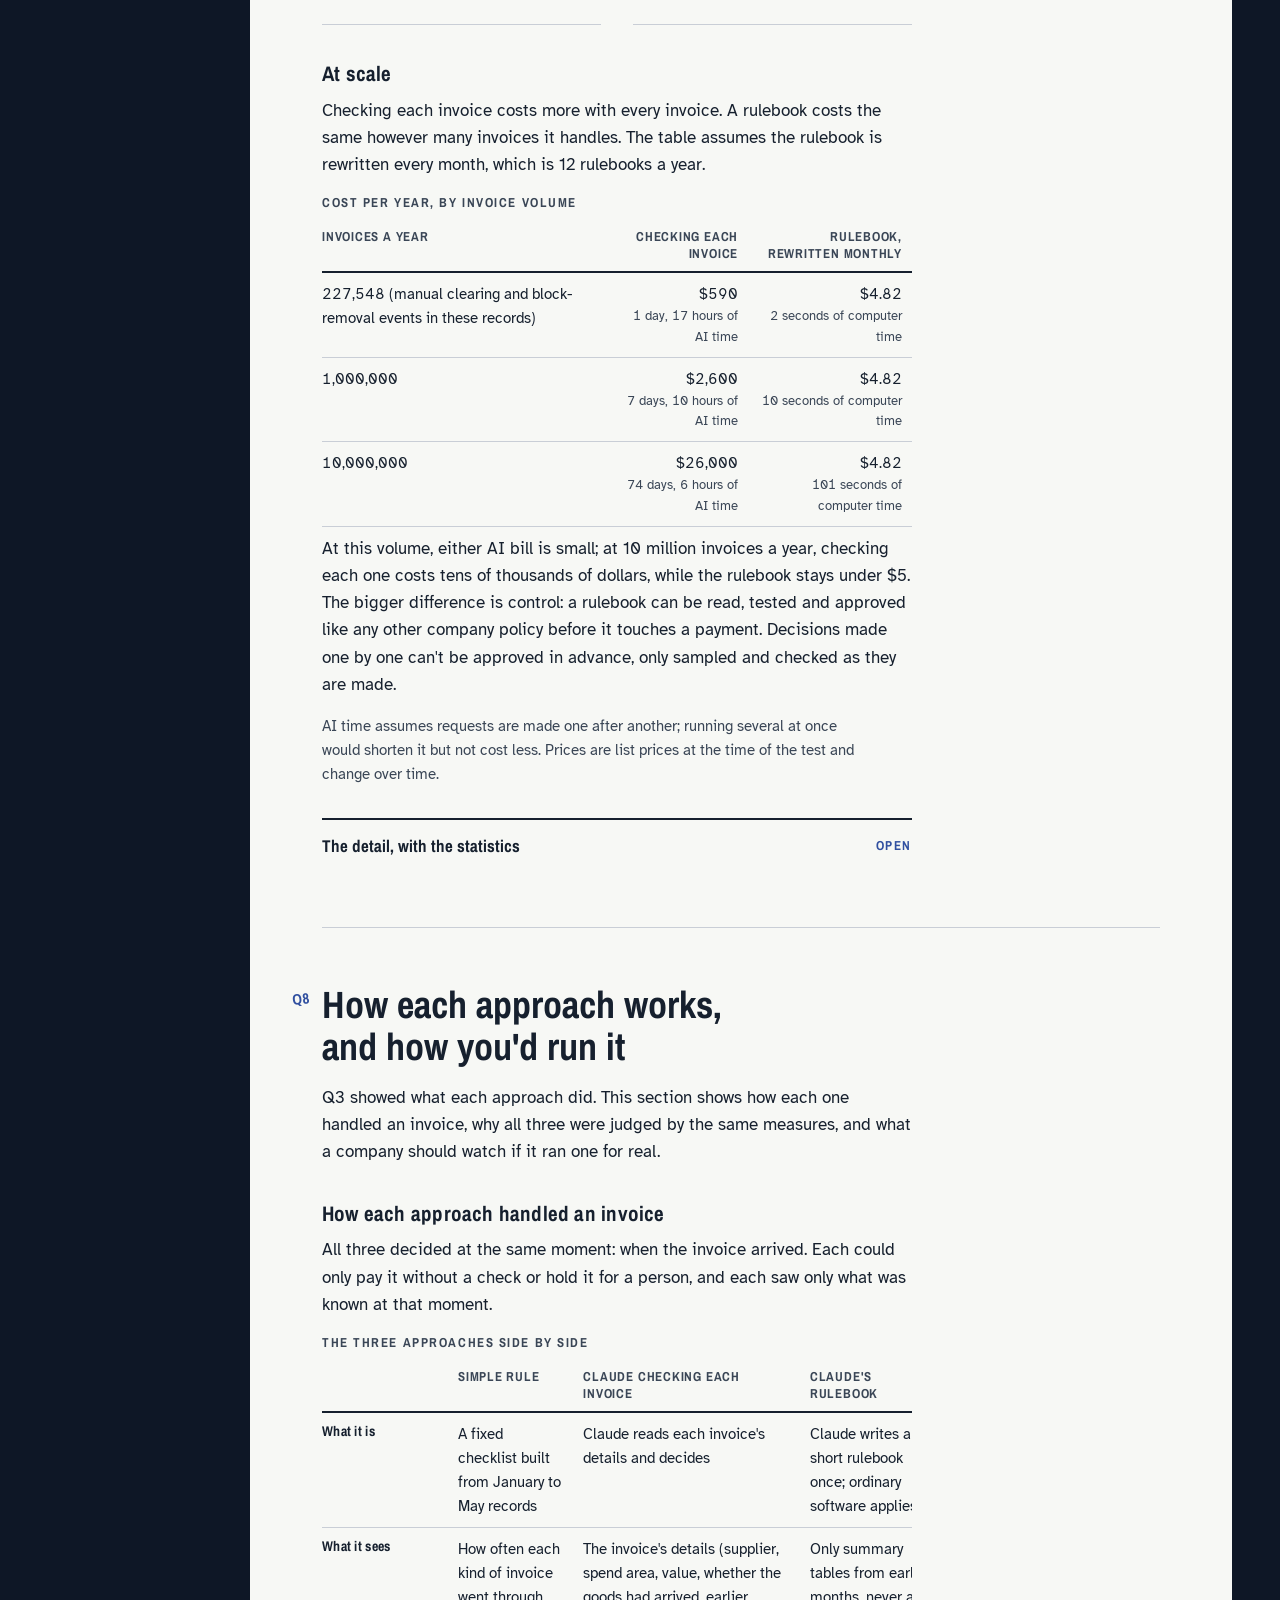
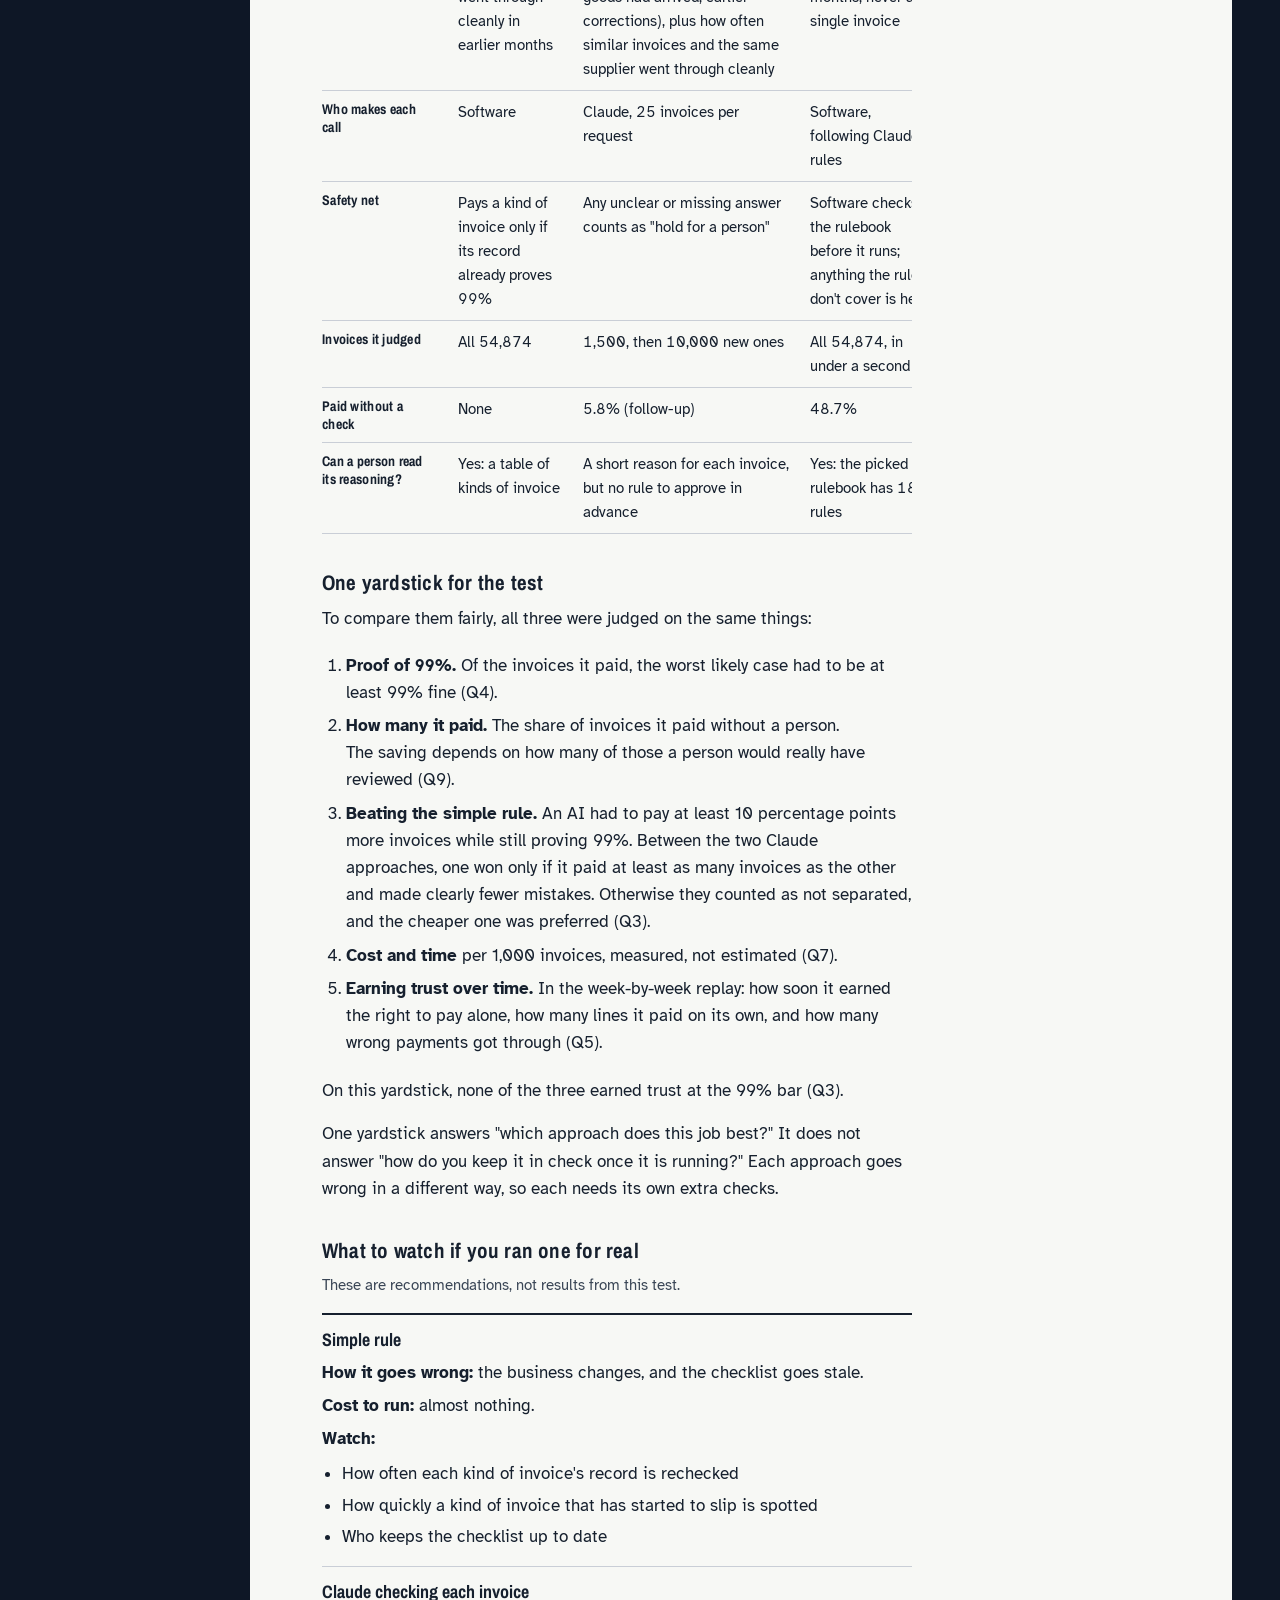
==== commit ff3e999a: "Not proven, not "N mistakes short" The rulebook's result now reads "Not proven": about 99% right on " ====
--- a/site/index.html
+++ b/site/index.html
@@ -12,7 +12,7 @@
 <meta property="og:image" content="https://understudy.gurn3k.com/og.png">
 <meta property="og:image:width" content="1200">
 <meta property="og:image:height" content="630">
-<meta property="og:image:alt" content="Understudy. Can an AI decide which invoices are safe to pay without a person checking? A simple rule: paid nothing. Claude, invoice by invoice: too few to tell. Claude's rulebook: 14 mistakes short.">
+<meta property="og:image:alt" content="Understudy. Can an AI decide which invoices are safe to pay without a person checking? A simple rule: paid nothing. Claude, invoice by invoice: not proven. Claude's rulebook: not proven.">
 <meta name="twitter:card" content="summary_large_image">
 <link rel="icon" href="favicon.svg" type="image/svg+xml">
 <link rel="stylesheet" href="fonts/fonts.css">
--- a/site/style.css
+++ b/site/style.css
@@ -412,3 +412,7 @@
   .calc { grid-template-columns: minmax(0, 14em) minmax(0, 1fr); }
   .calc .biz-inputs { grid-template-columns: 1fr; }
 }
+/* The replay's result, one line under the result strip. */
+.strip:has(+ .strip-note) { margin-bottom: 10px; }
+.strip-note { margin: 0 0 28px; font-size: 15px; color: var(--ink-2); max-width: 68ch; }
+.strip-note strong { color: var(--ink); }
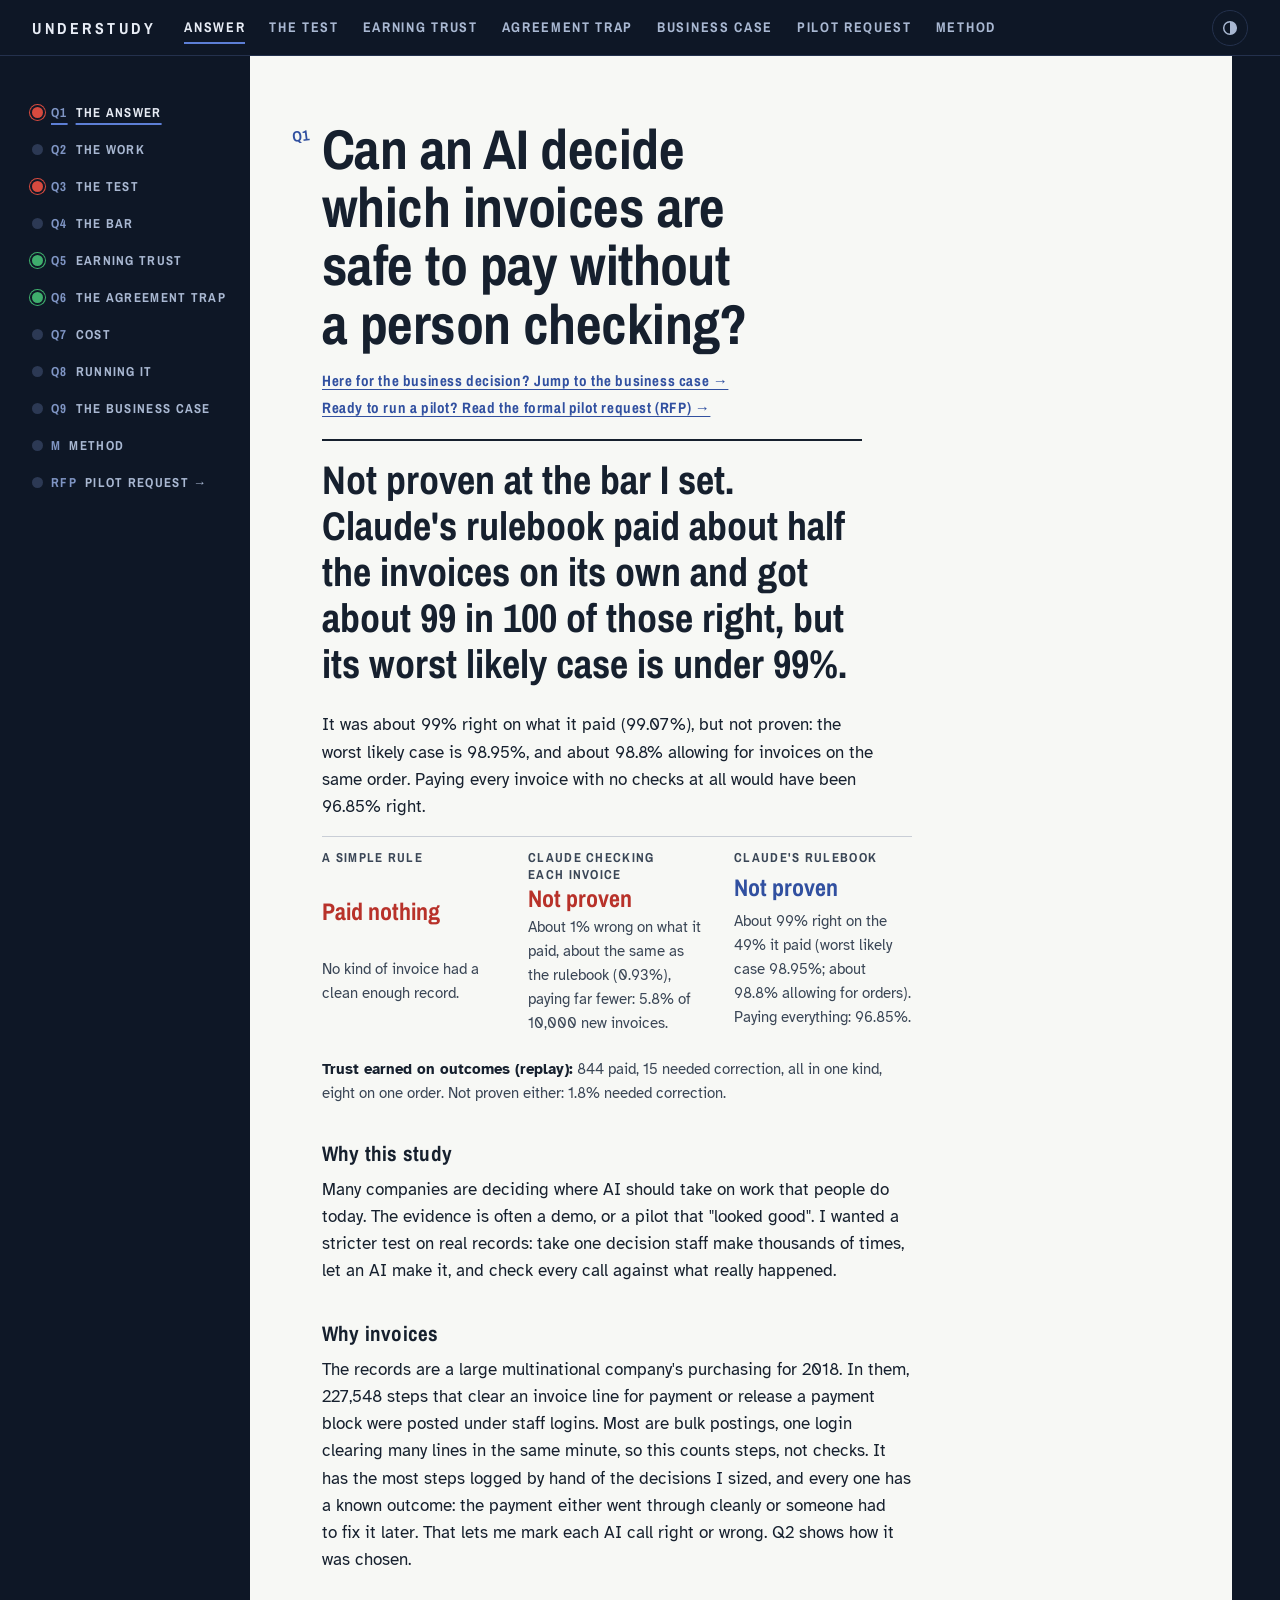
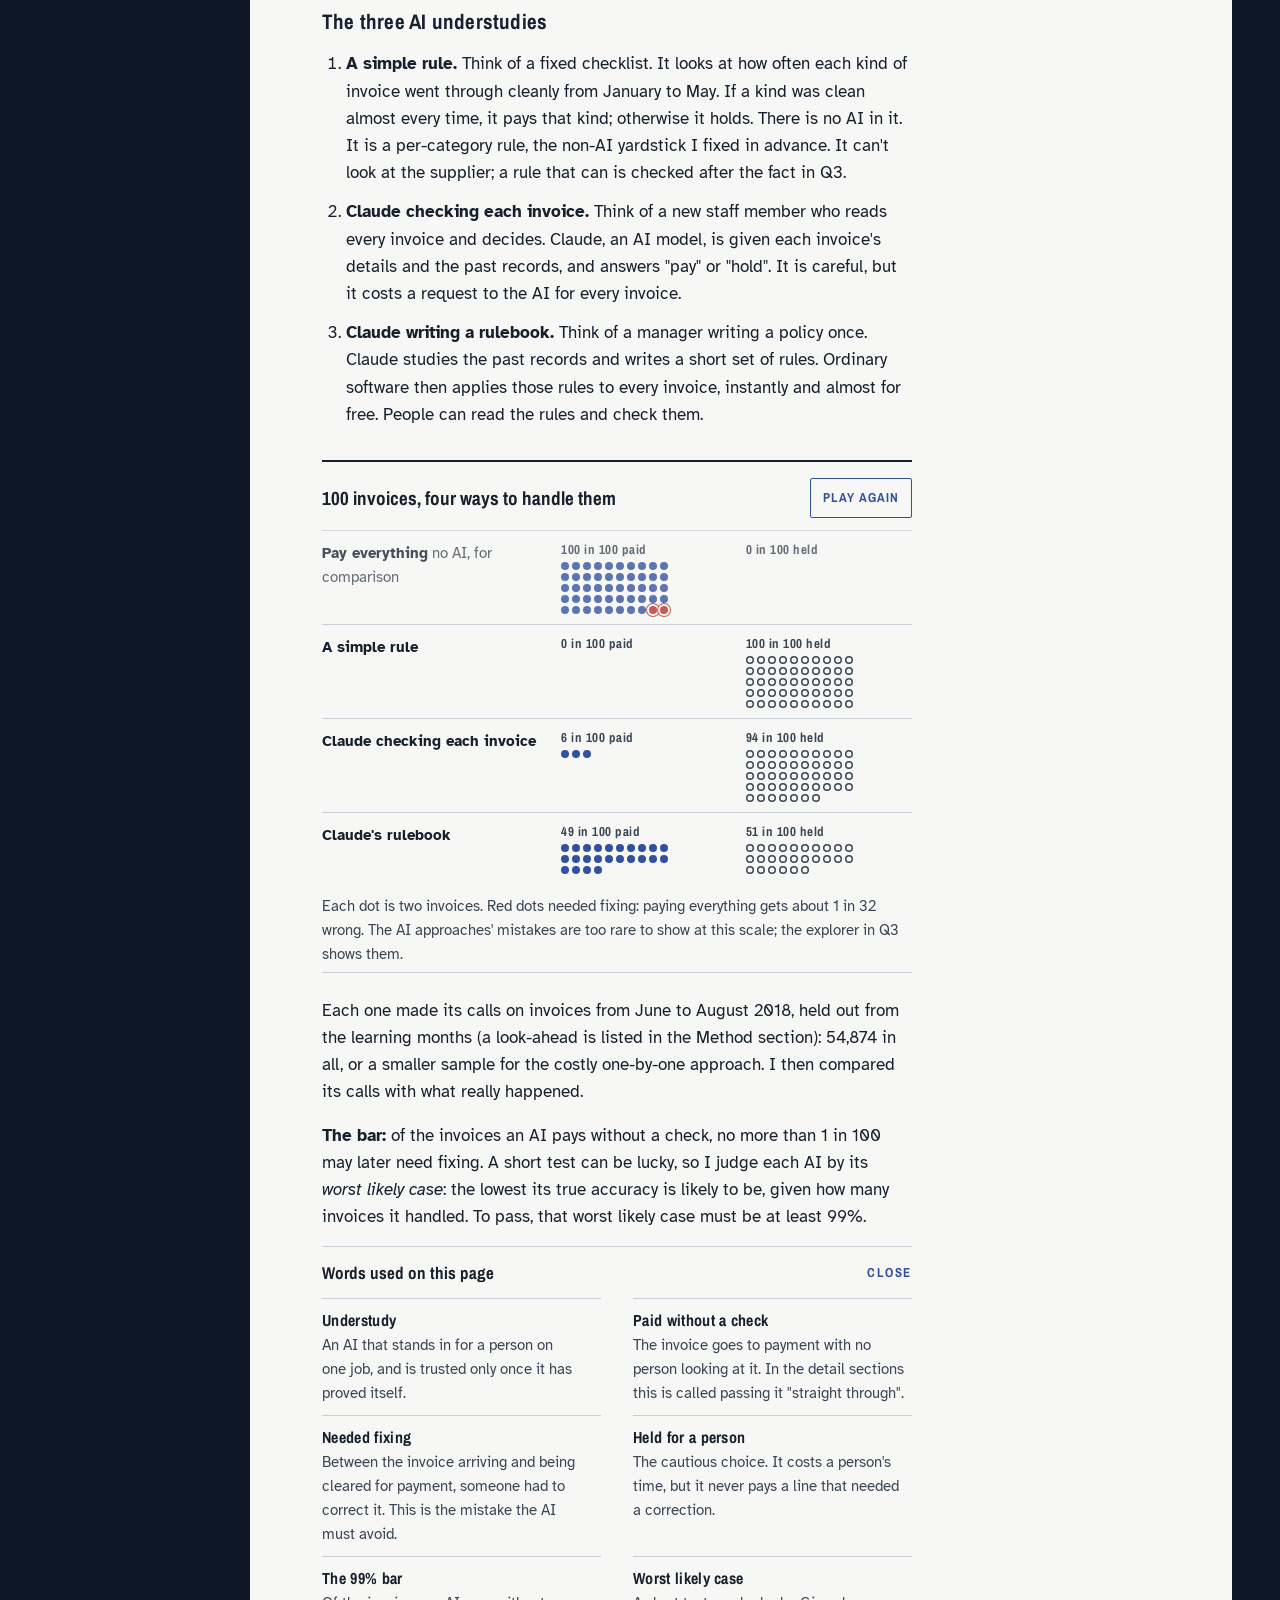
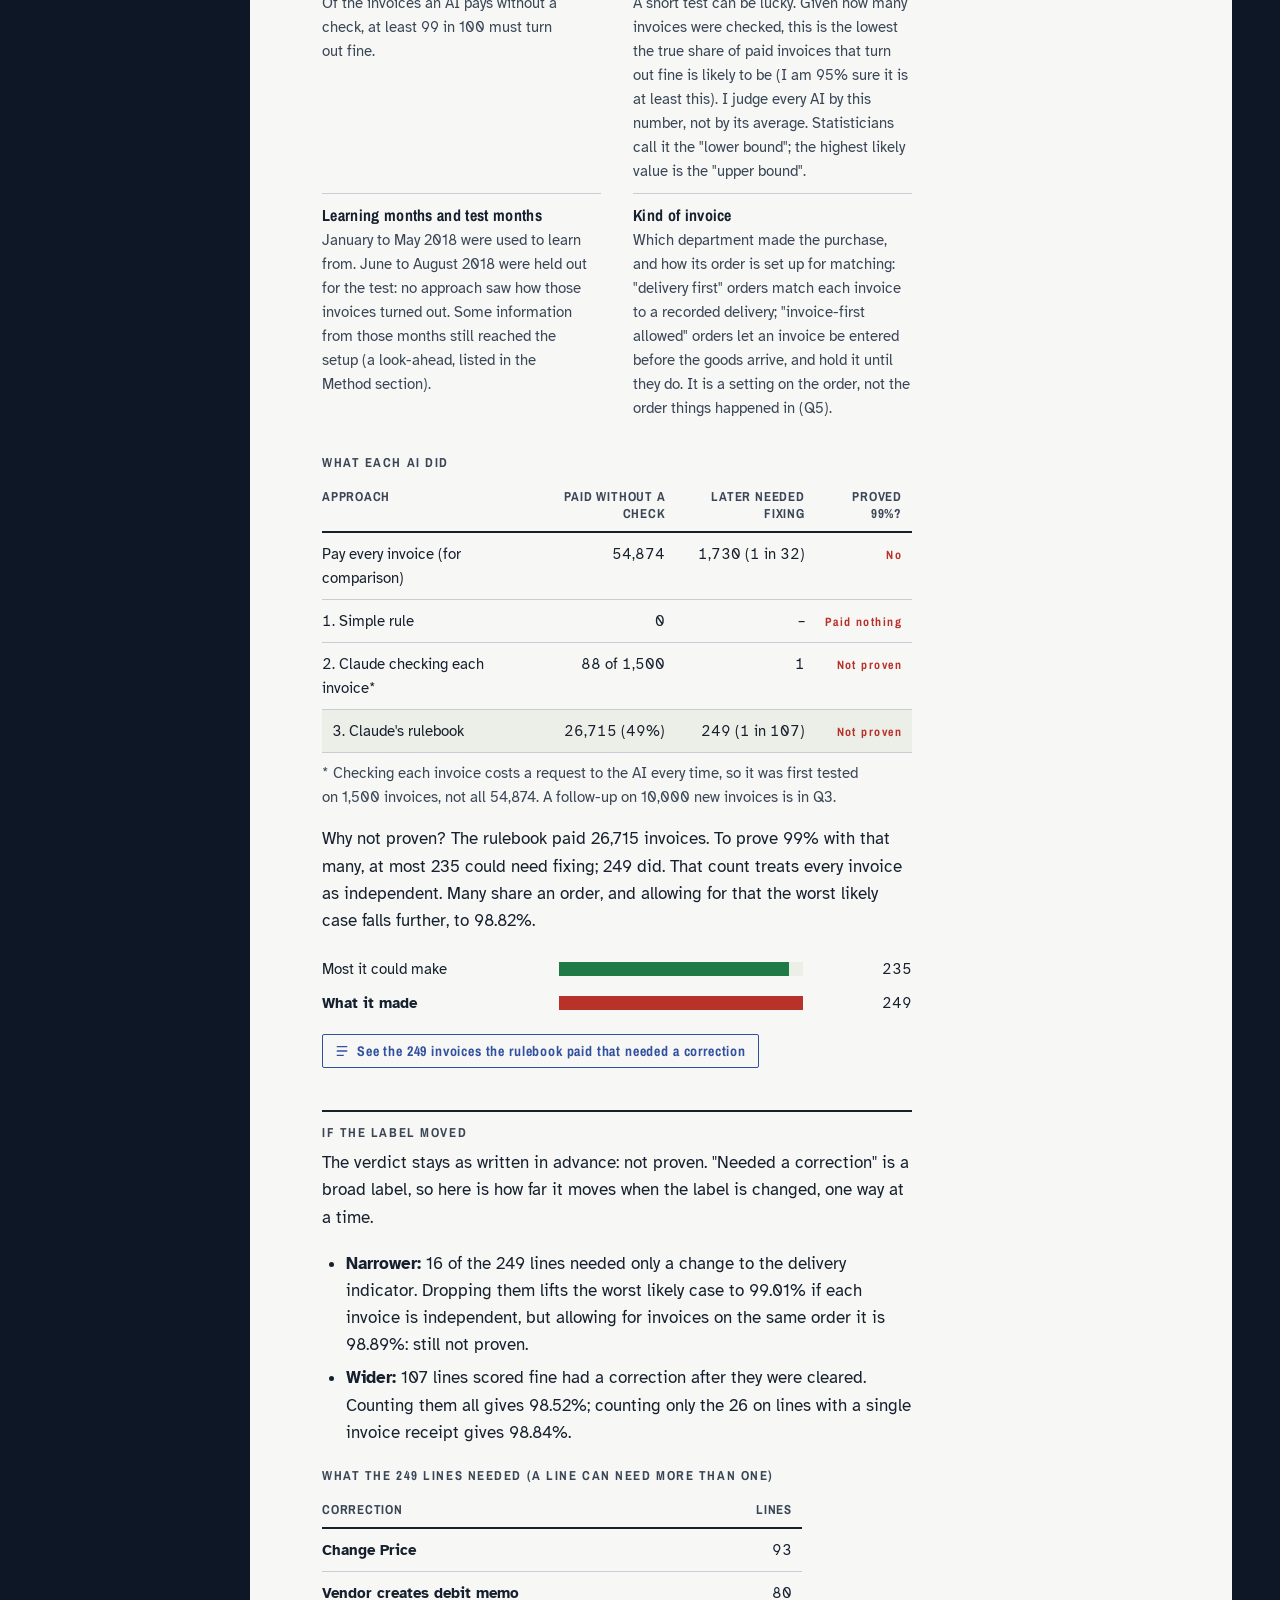
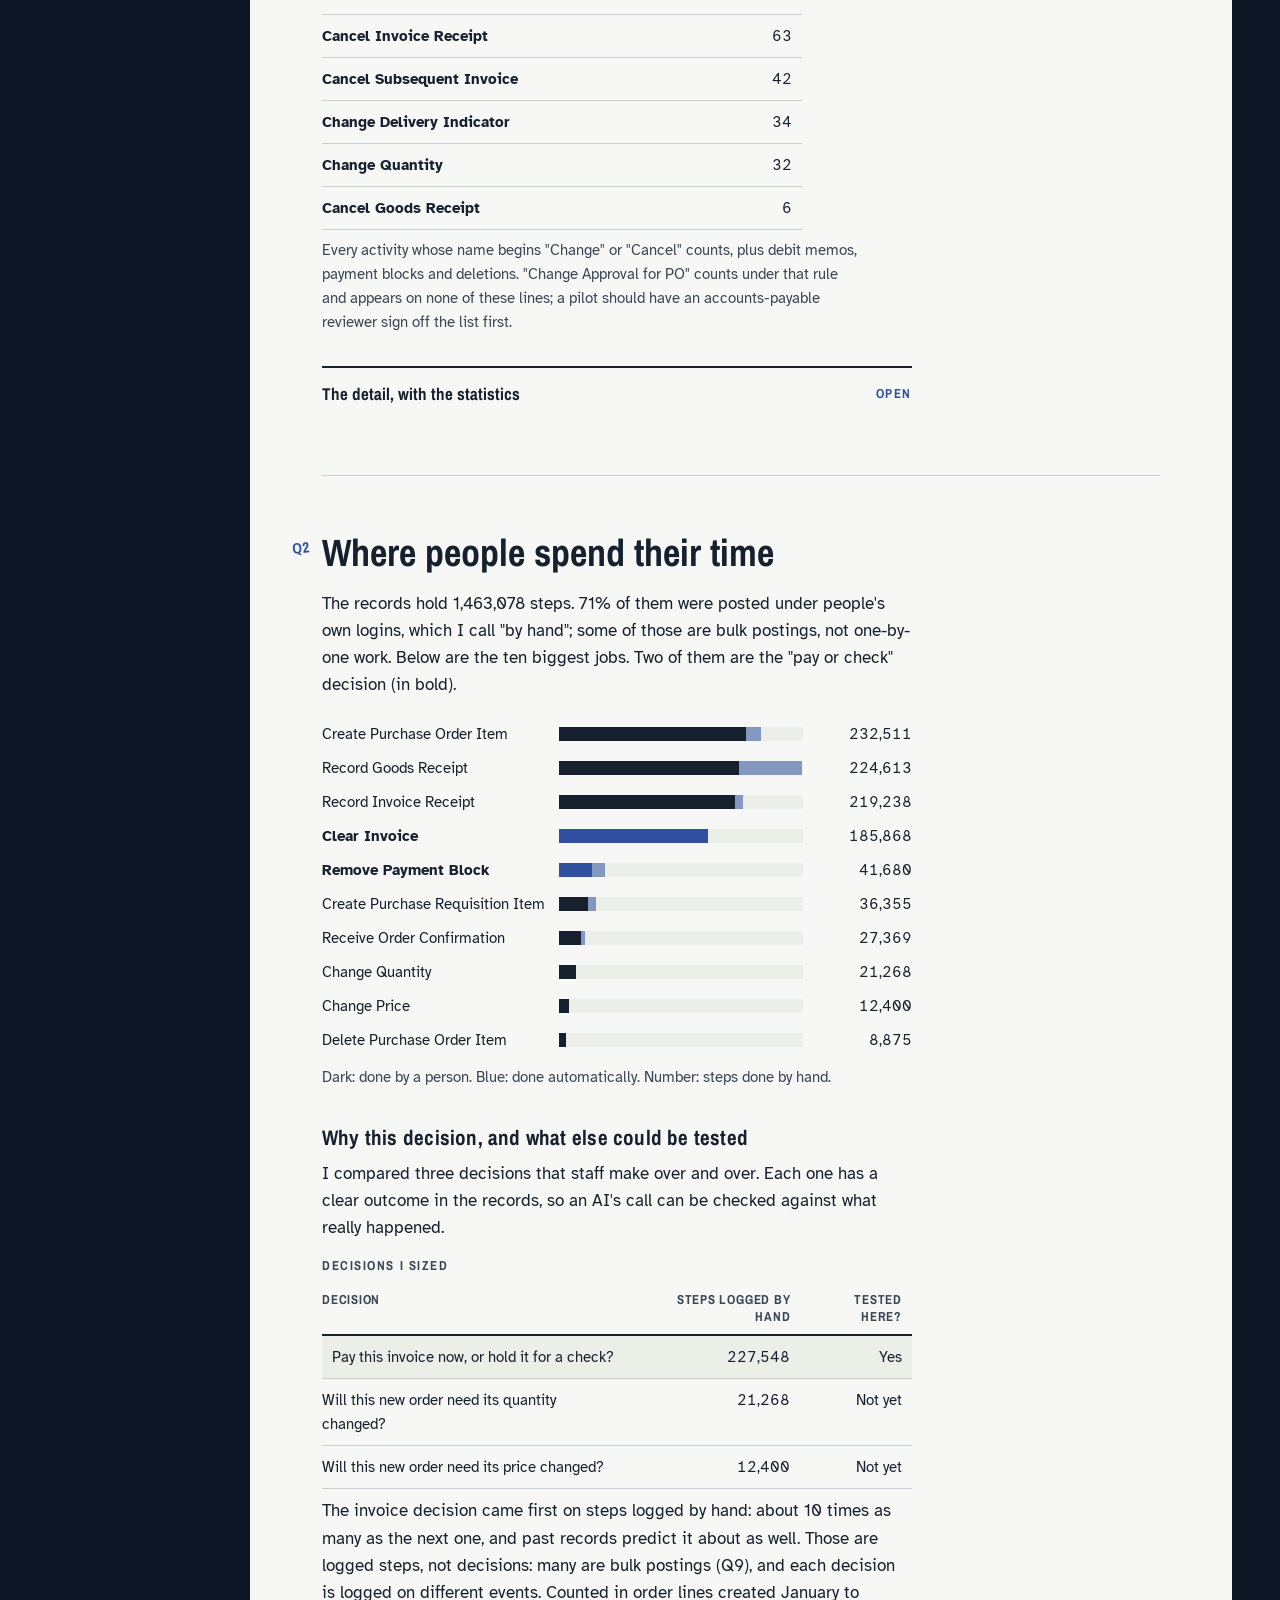
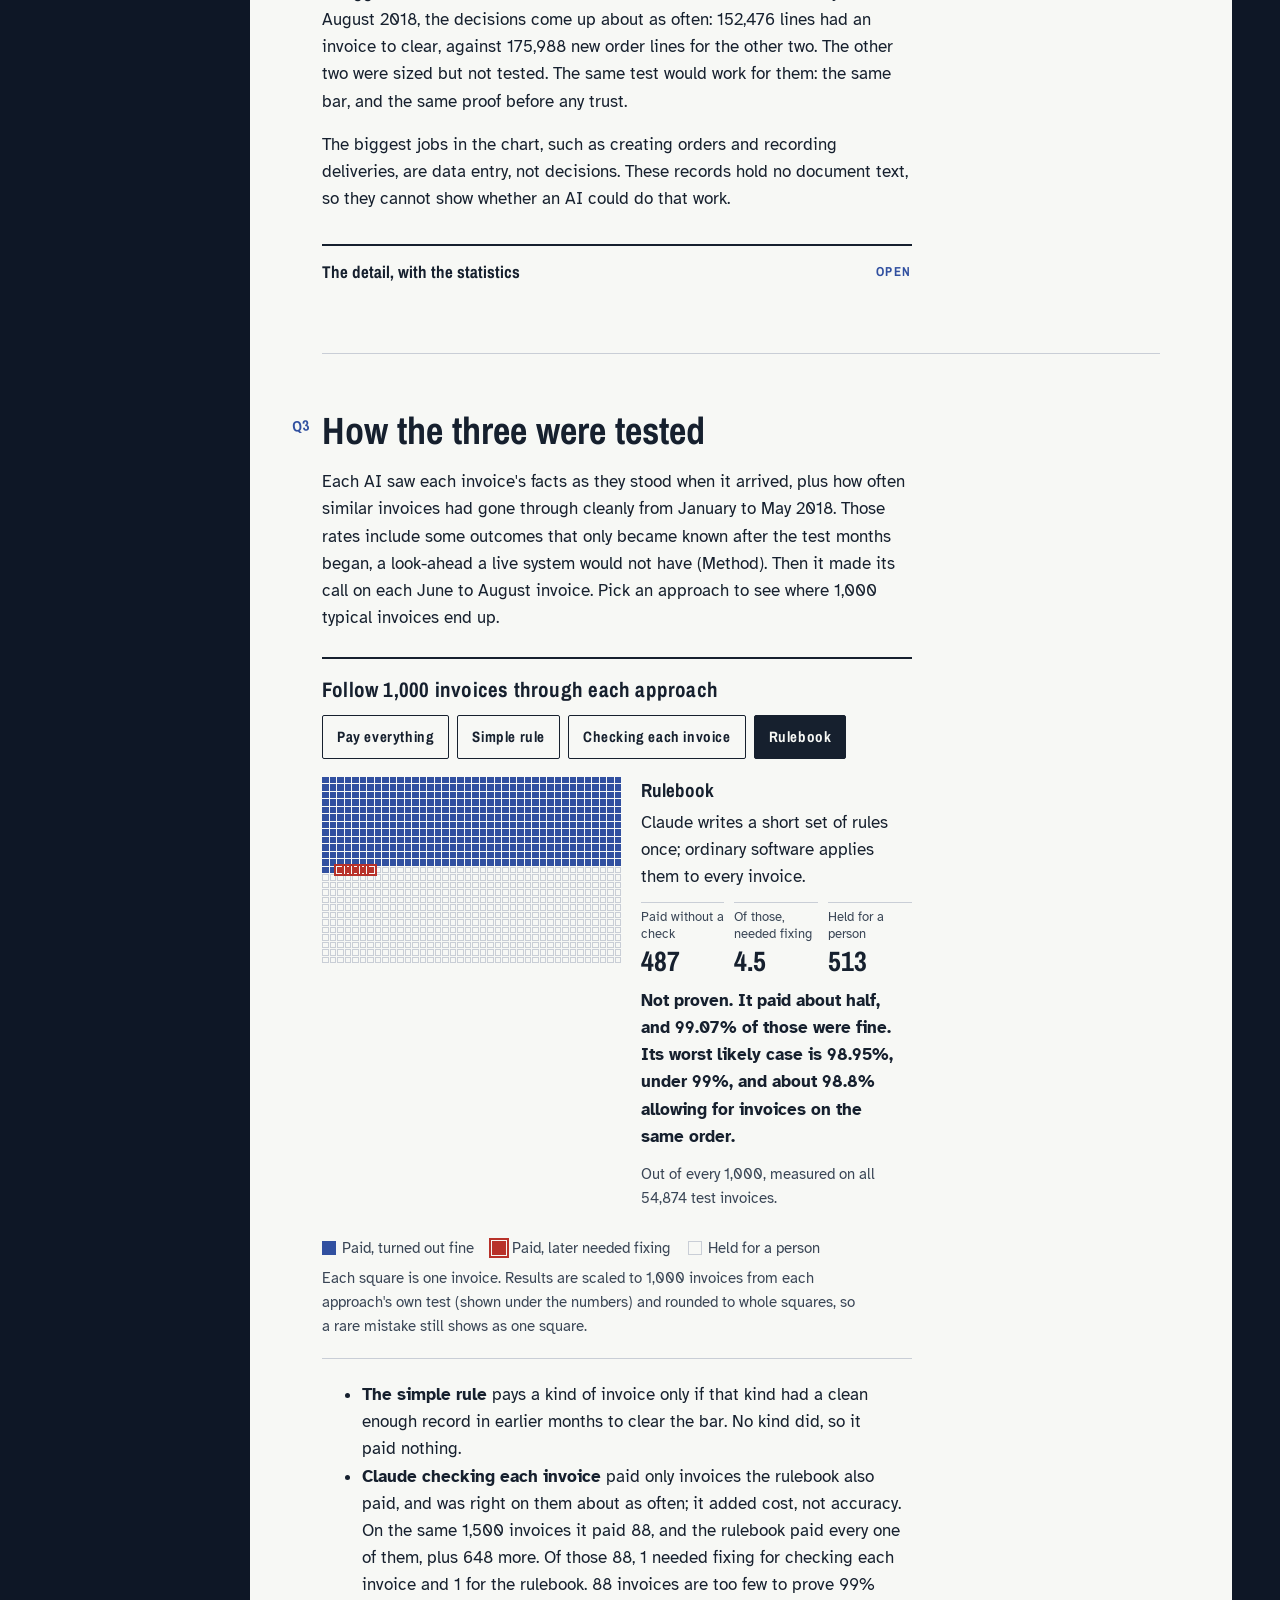
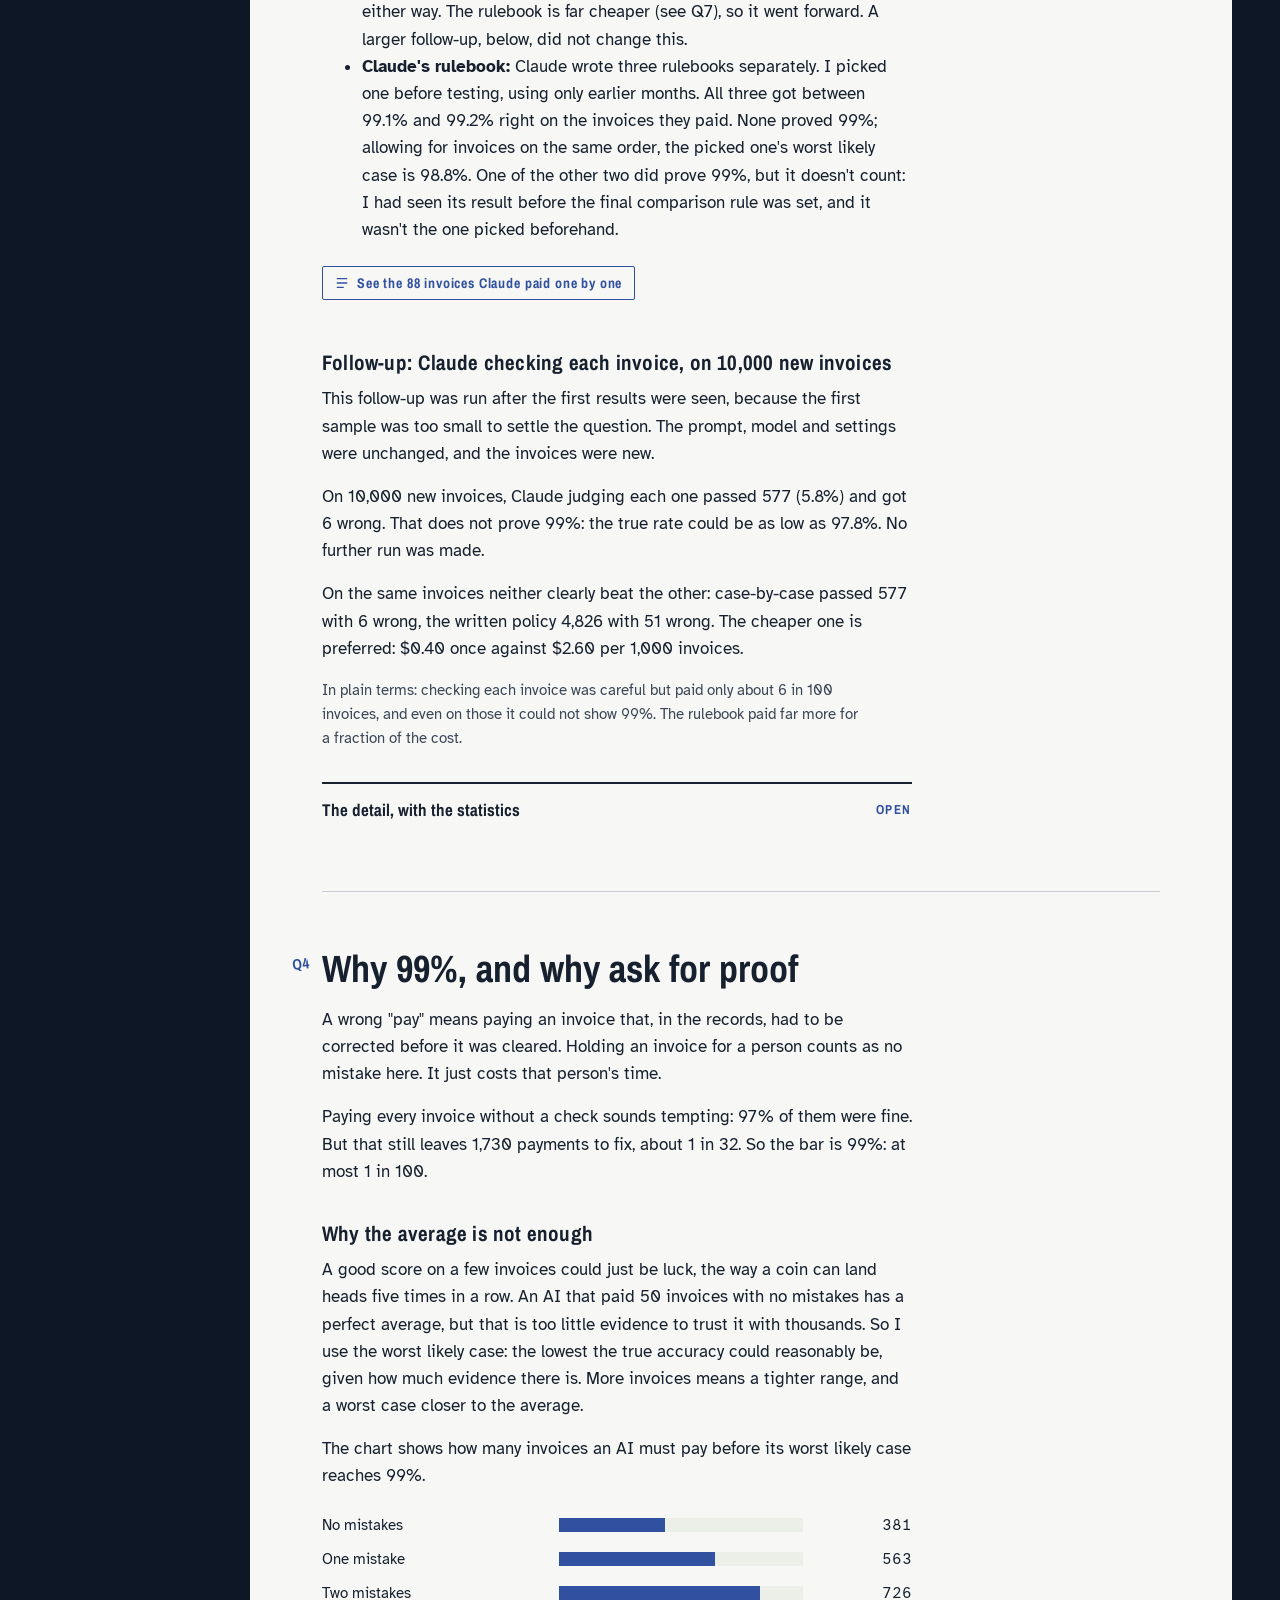
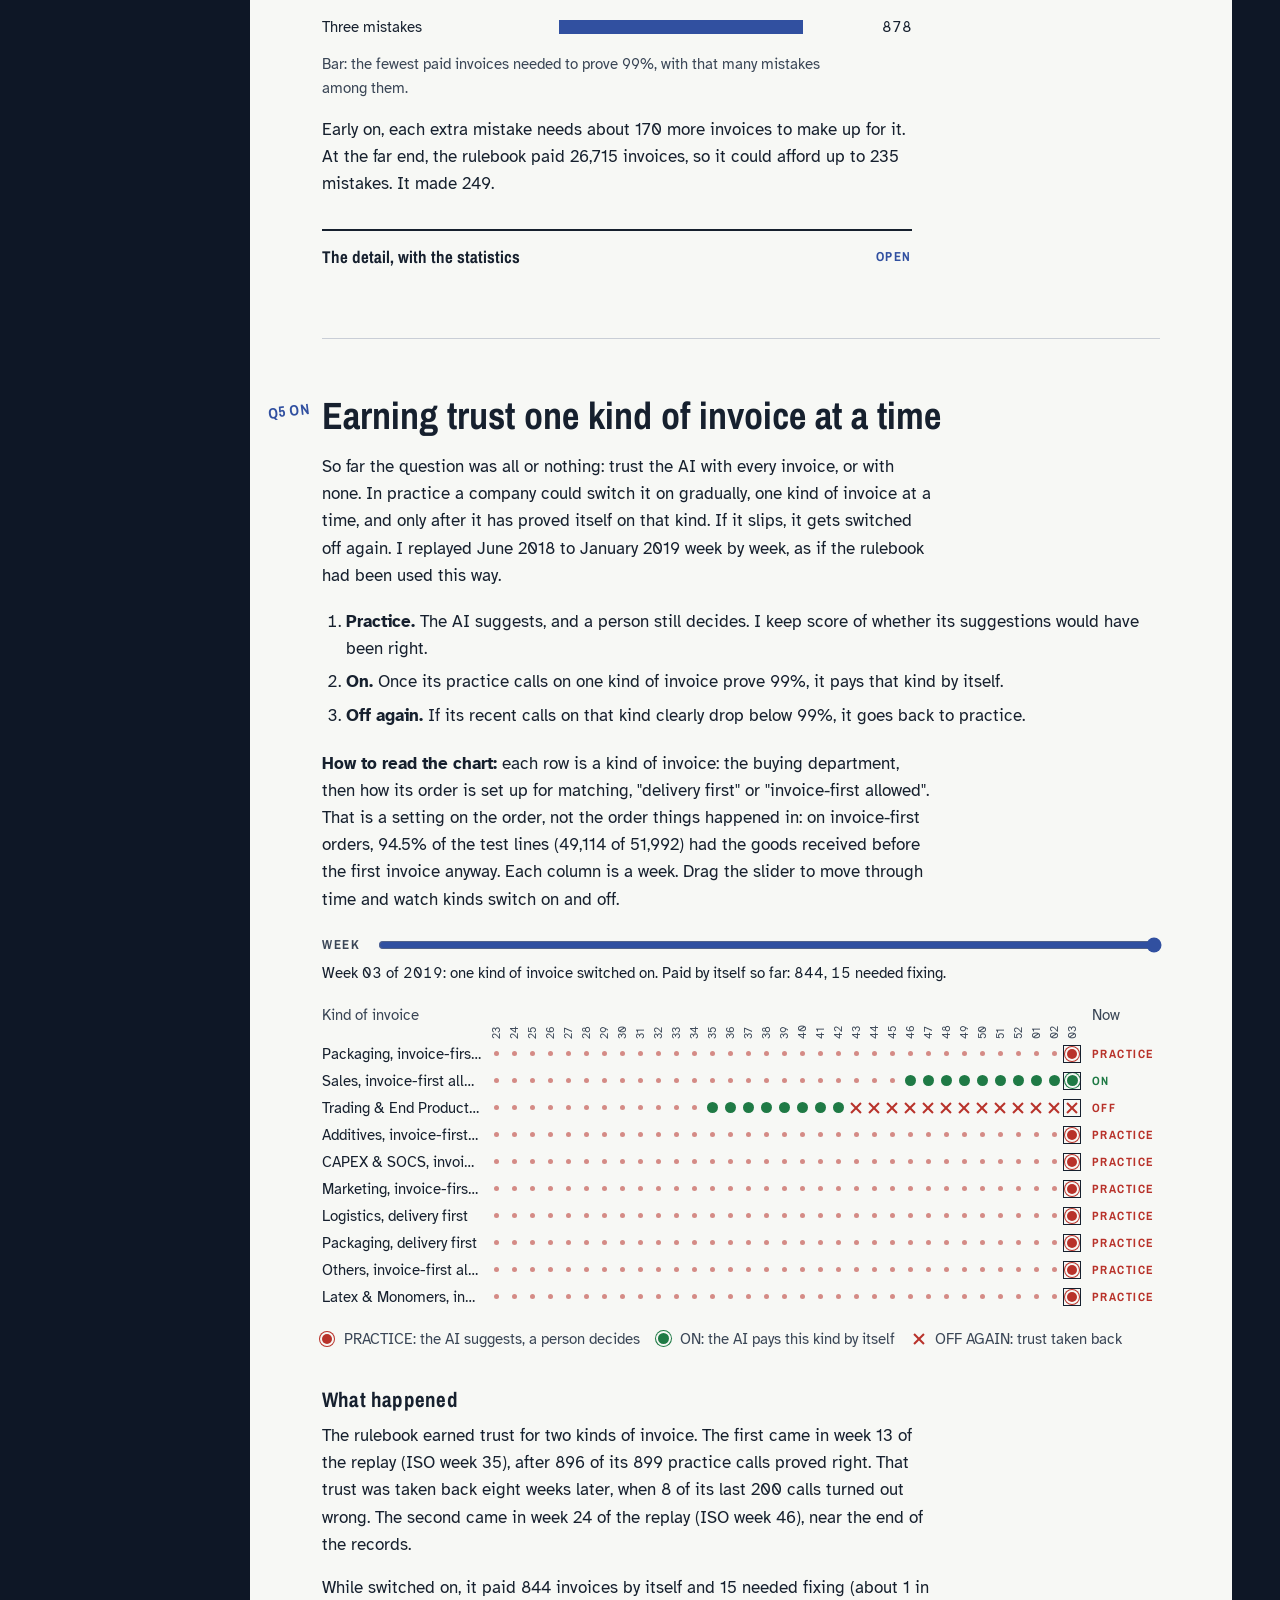
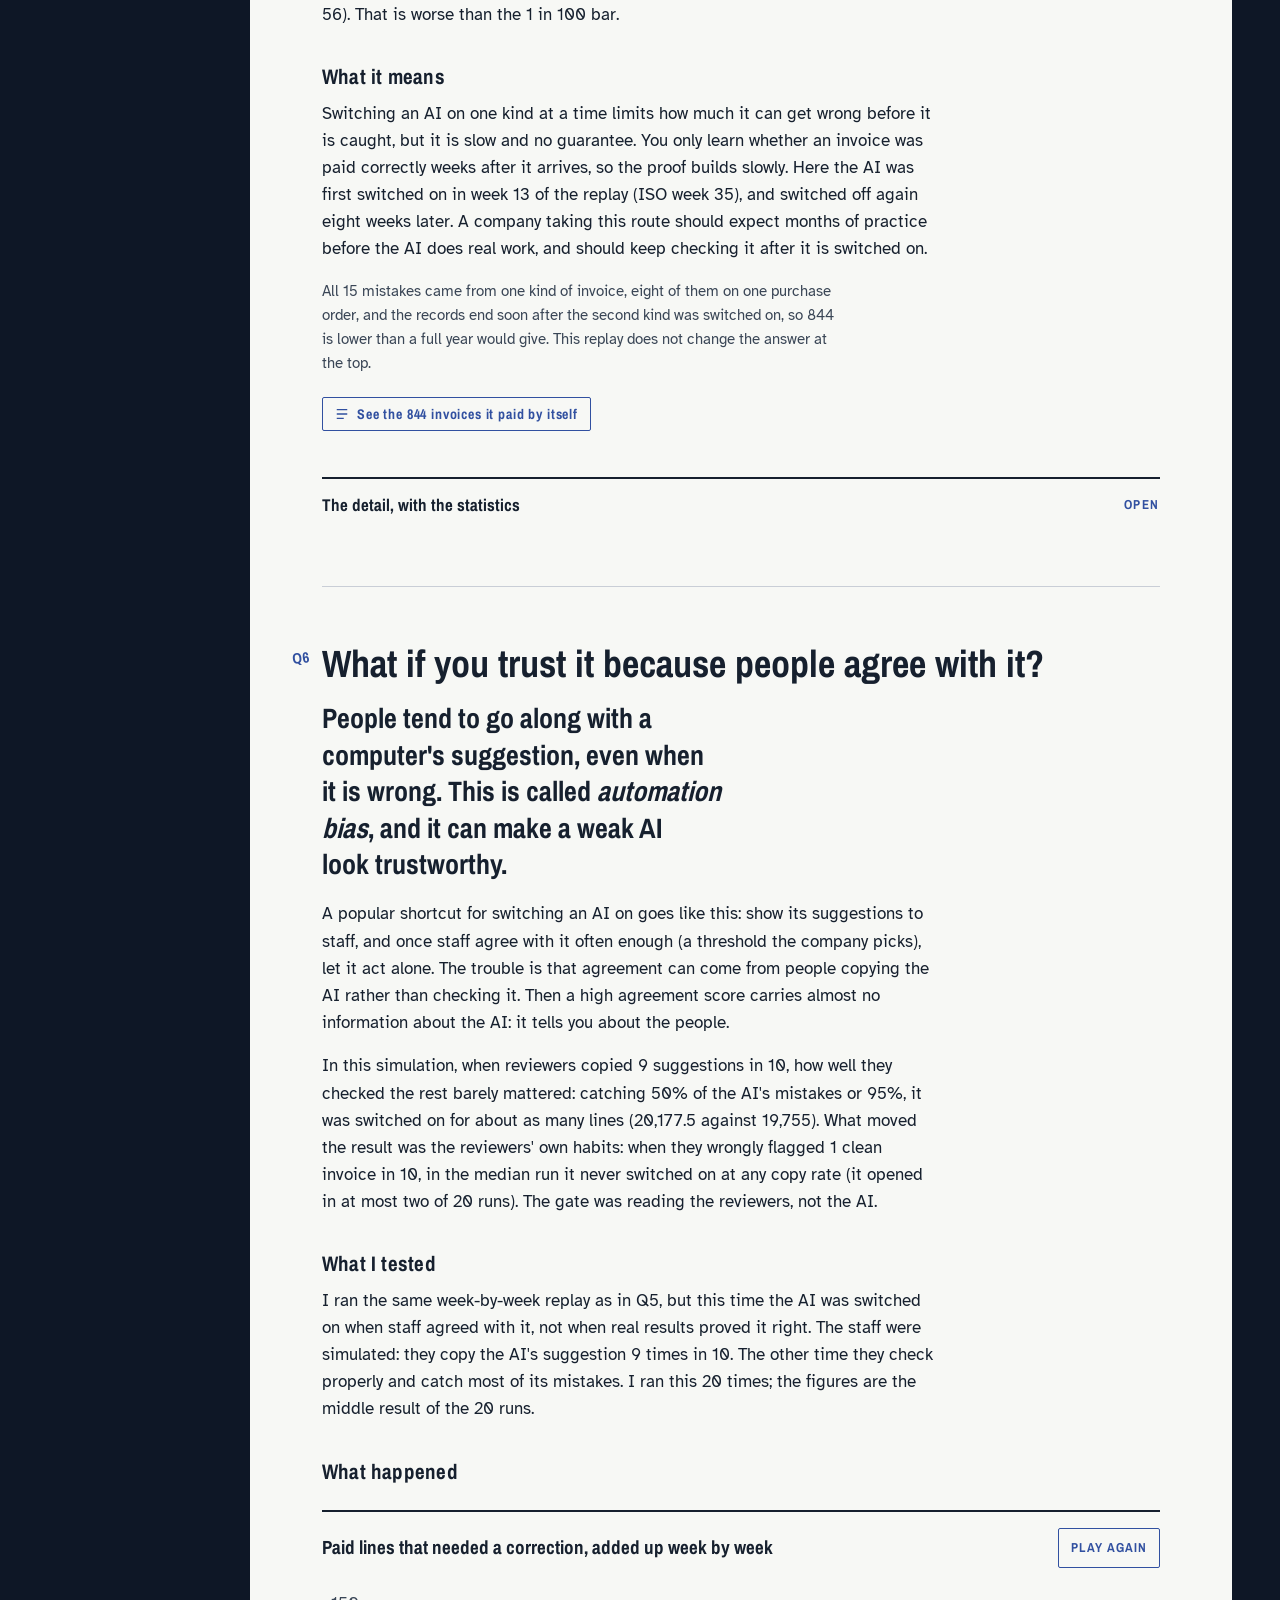
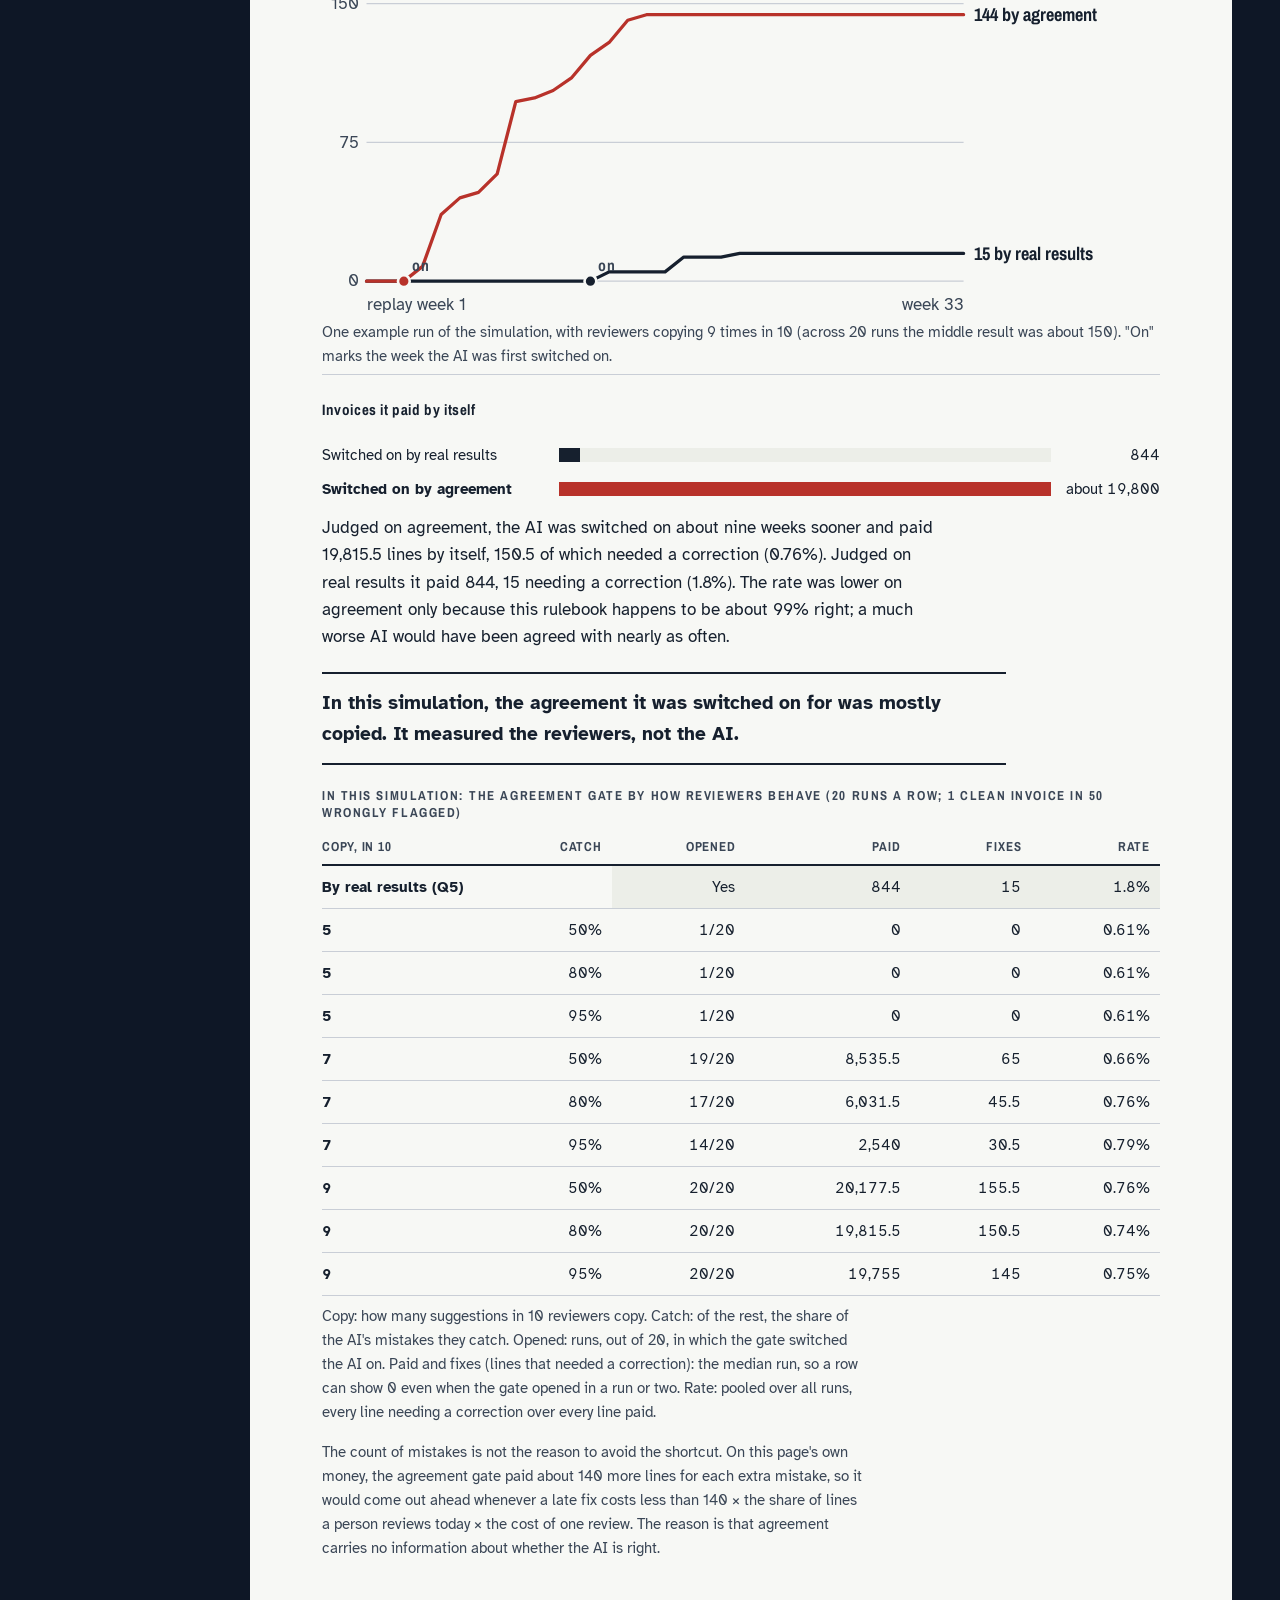
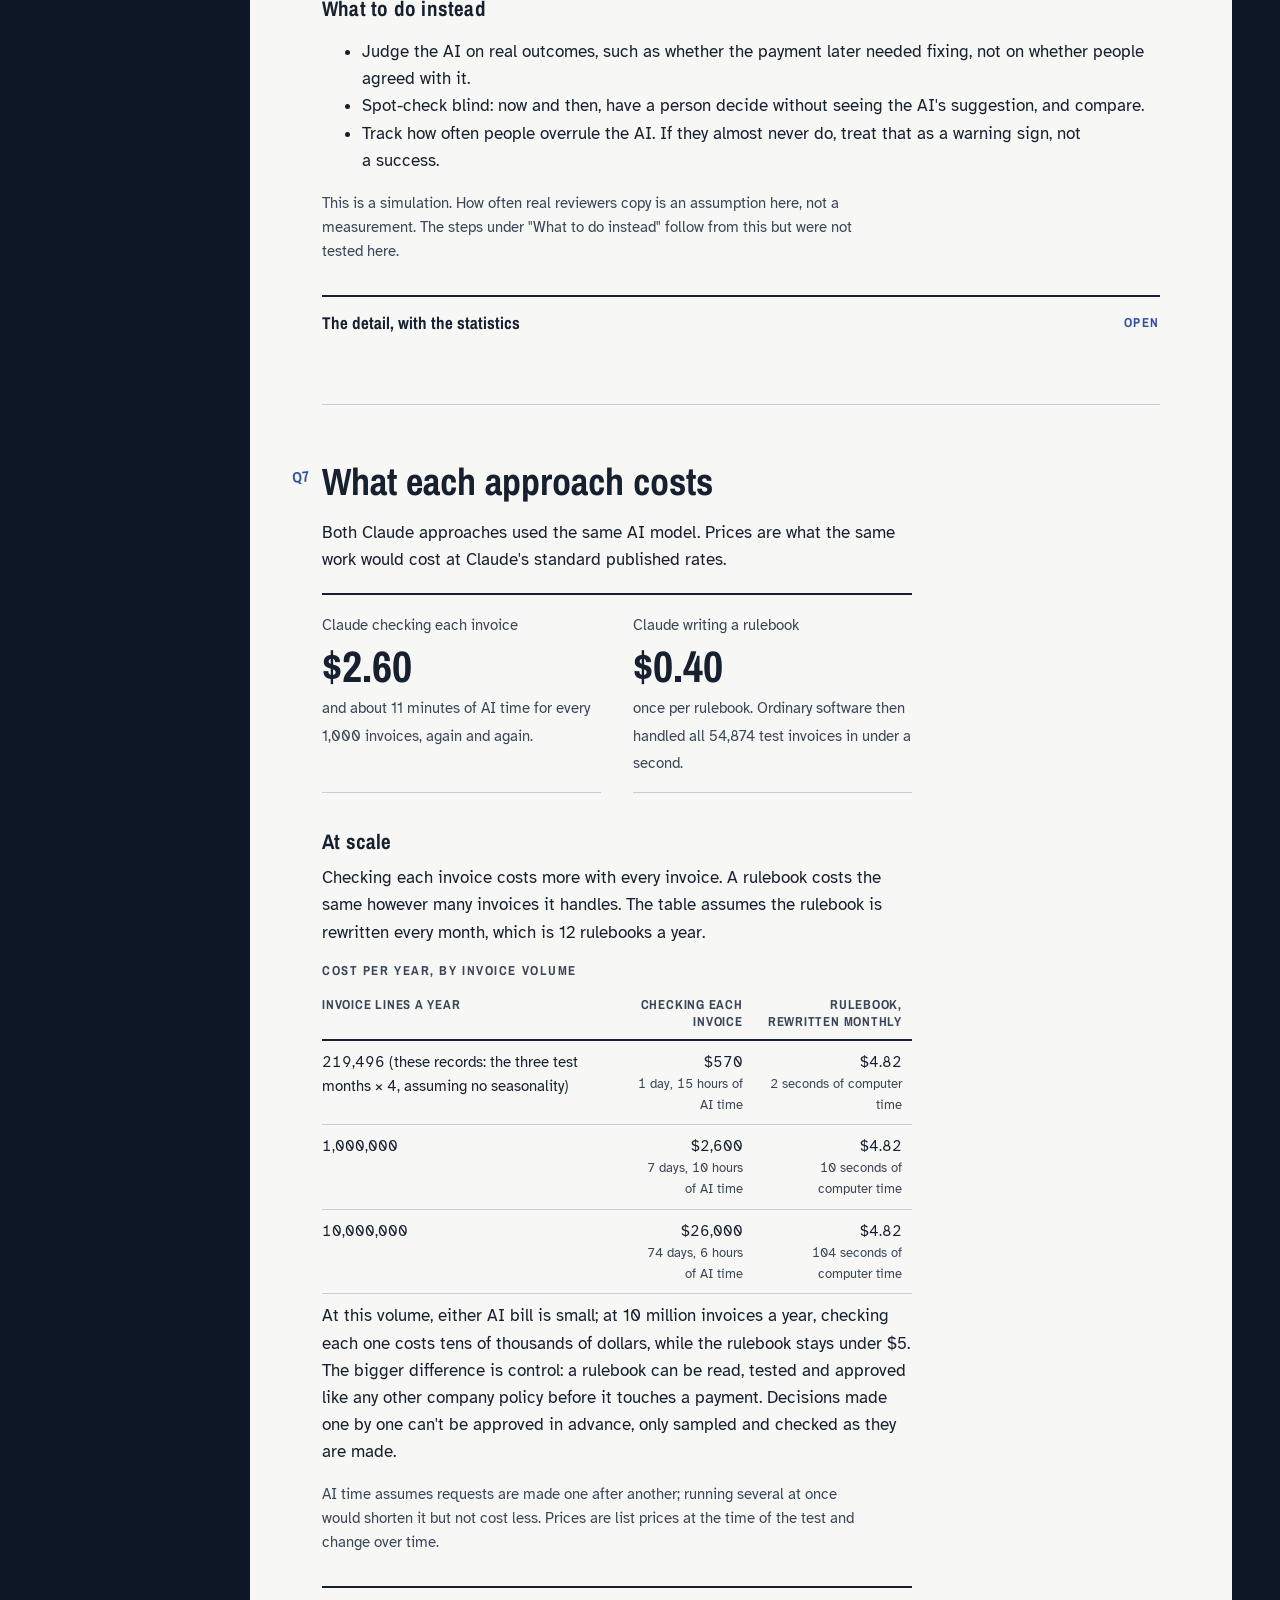
==== commit b0d479c0: "Should 13: an accurate footer, and "a second program written separately" The repository is private, " ====
--- a/site/index.html
+++ b/site/index.html
@@ -51,7 +51,7 @@
       <p class="loading" data-loading>Loading the findings…</p>
       <noscript><p class="loading">This page draws its figures from data with JavaScript. Please enable it.</p></noscript>
     </div>
-    <footer class="end"><span class="money-note">All money values on this page are in US dollars. Invoice values were recorded in euros and are converted at the European Central Bank's average reference rate for 2018; AI costs are at published US-dollar list prices.</span> Data: <a href="https://doi.org/10.4121/uuid:d06aff4b-79f0-45e6-8ec8-e19730c248f1">BPI Challenge 2019</a> by B.F. van Dongen, published by 4TU.ResearchData under <a href="https://creativecommons.org/licenses/by/4.0/">CC BY 4.0</a>. Filtered and aggregated for this analysis; every figure here is derived from that log. Code: MIT. Fonts: Archivo Narrow and Atkinson Hyperlegible, SIL Open Font License.
+    <footer class="end"><span class="money-note">All money values on this page are in US dollars. Invoice values were recorded in euros and are converted at the European Central Bank's average reference rate for 2018; AI costs are at published US-dollar list prices.</span> Data: <a href="https://doi.org/10.4121/uuid:d06aff4b-79f0-45e6-8ec8-e19730c248f1">BPI Challenge 2019</a> by B.F. van Dongen, published by 4TU.ResearchData under <a href="https://creativecommons.org/licenses/by/4.0/">CC BY 4.0</a>. Filtered and aggregated for this analysis; every figure here is derived from that log. The code is in a private repository and is not published. Fonts: Archivo Narrow and Atkinson Hyperlegible, SIL Open Font License.
       <a class="sign" href="https://www.gurn3k.com/"><svg class="logo" viewBox="0 0 905 390" width="84" height="36" aria-hidden="true" focusable="false"><g transform="translate(100.00 -754.00)"> <path class="lg-a" d="M57.80 1043.60L57.80 1043.60Q49.80 1043.60 41.40 1043Q33 1042.40 26 1041.40L26 1041.40L26 1014.40Q33 1015.40 41.50 1016.10Q50 1016.80 57 1016.80L57 1016.80Q70 1016.80 78.10 1013.80Q86.20 1010.80 90 1004.70Q93.80 998.60 93.80 989L93.80 989L93.80 967.20L99.60 954.40Q99.20 969 93.90 979.40Q88.60 989.80 79.20 995.30Q69.80 1000.80 56.80 1000.80L56.80 1000.80Q45.60 1000.80 36.50 996.70Q27.40 992.60 21 985.20Q14.60 977.80 11.20 967.90Q7.80 958 7.80 946.40L7.80 946.40L7.80 941.80Q7.80 930.20 11.40 920.20Q15 910.20 21.80 902.80Q28.60 895.40 38 891.30Q47.40 887.20 58.80 887.20L58.80 887.20Q72 887.20 81.70 893Q91.40 898.80 97 910Q102.60 921.20 103 937L103 937L98.60 938.20L98.60 890.40L124 890.40L124 987Q124 1007.20 116.80 1019.60Q109.60 1032 94.90 1037.80Q80.20 1043.60 57.80 1043.60ZM66.80 973.80L66.80 973.80Q74.20 973.80 80.20 970.50Q86.20 967.20 89.70 961Q93.20 954.80 93.20 946L93.20 946L93.20 940.20Q93.20 931.60 89.50 925.70Q85.80 919.80 79.80 916.70Q73.80 913.60 67 913.60L67 913.60Q59 913.60 52.80 917.40Q46.60 921.20 43.20 928Q39.80 934.80 39.80 944L39.80 944Q39.80 953.40 43.30 960.10Q46.80 966.80 52.90 970.30Q59 973.80 66.80 973.80ZM184.20 1003.40L182.80 1003.40Q163.80 1003.40 153.60 991.10Q143.40 978.80 143.40 954L143.40 954L143.40 890.40L175.40 890.40L175.40 955.60Q175.40 964.40 180.40 969.60Q185.40 974.80 193.80 974.80L193.80 974.80Q202.40 974.80 207.80 969.40Q213.20 964 213.20 954.80L213.20 954.80L213.20 890.40L245.20 890.40L245.20 1000L219.80 1000L219.80 953.80L222.00 953.80Q222.00 970.40 217.70 981.50Q213.40 992.60 205 998Q196.60 1003.40 184.20 1003.40L184.20 1003.40ZM300.80 1000L268.80 1000L268.80 890.40L294.20 890.40L294.20 937.40L293.60 937.40Q293.60 914.20 303.50 901.60Q313.40 889 332.20 889L332.20 889L336.40 889L336.40 916.60L328.40 916.60Q315.20 916.60 308 923.70Q300.80 930.80 300.80 944.20L300.80 944.20L300.80 1000ZM379.00 1000L347.00 1000L347.00 890.40L372.40 890.40L372.40 937.40L370.60 937.40Q370.60 920.60 374.90 909.40Q379.20 898.20 388.00 892.60Q396.80 887 409.40 887L409.40 887L410.80 887Q430.00 887 440.10 899.50Q450.20 912 450.20 937.40L450.20 937.40L450.20 1000L418.20 1000L418.20 935.60Q418.20 926.80 413.00 921.20Q407.80 915.60 399.00 915.60L399.00 915.60Q390.00 915.60 384.50 921.30Q379.00 927 379.00 936.20L379.00 936.20L379.00 1000Z"/> <path class="lg-b" d="M518.80 1003.80L518.80 1003.80Q501.80 1003.80 489.30 997.50Q476.80 991.20 470.20 980.40Q463.60 969.60 463.60 956L463.60 956L495.20 956Q495.20 965.20 501.40 970.90Q507.60 976.60 518.80 976.60L518.80 976.60Q526.20 976.60 531.40 973.80Q536.60 971 539.40 966.10Q542.20 961.20 542.20 955L542.20 955Q542.20 945.40 536.10 939.20Q530.00 933 518.80 933L518.80 933Q512.80 933 508.30 934.80Q503.80 936.60 500.60 939.20L500.60 939.20L485.80 914.20L530.00 885.40L528.20 882L469.60 882L469.60 854L568.00 854L568.00 884.40L517.00 916.80L501.00 912.40Q505.00 911.20 509.50 910.50Q514.00 909.80 519.20 909.80L519.20 909.80Q536.20 909.80 548.40 915.40Q560.60 921 567.30 931.10Q574.00 941.20 574.00 954.60L574.00 954.60L574.00 957Q574.00 970.40 567.30 981Q560.60 991.60 548.30 997.70Q536.00 1003.80 518.80 1003.80ZM705 1000L669 1000L634.40 948.80L619 948.80L663.60 890.40L697.20 890.40L655.20 944.80L655.60 929.20L705 1000ZM623.80 1000L591.80 1000L591.80 854L623.80 854L623.80 1000Z"/> </g></svg><span>More builds at gurn3k.com</span></a>
     </footer>
   </main>
--- a/site/style.css
+++ b/site/style.css
@@ -261,6 +261,7 @@
 .bars.pair li.hit .fill { background: var(--standby); }
 .bars.proof .fill { background: var(--pencil); }
 .callout { font-size: 19px; border-top: 2px solid var(--ink); border-bottom: 2px solid var(--ink); padding: 14px 0; margin: 22px 0; }
+.callout.rec { font-size: 17px; padding: 10px 0; } .callout.rec p { margin: 6px 0; }
 table.scale .sub { display: block; font-size: 13px; color: var(--ink-2); }
 dd, li { text-wrap: pretty; }
 h2.sub { font: 700 21px/1.2 var(--display); margin: 36px 0 10px; letter-spacing: .01em; }
@@ -340,6 +341,7 @@
 .biz-inputs label { display: grid; gap: 6px; font: 700 13px var(--display); letter-spacing: .08em; text-transform: uppercase; color: var(--ink-2); }
 .biz-inputs select, .biz-inputs input { font: 400 18px var(--body, inherit); color: var(--ink); background: var(--paper); border: 1px solid var(--ink); border-radius: 2px; padding: 8px 10px; min-height: 44px; width: 100%; max-width: 12em; }
 .biz-inputs p { margin: 0; grid-column: 1 / -1; }
+.biz-inputs .clamp { font: 400 13px/1.3 var(--body, inherit); text-transform: none; letter-spacing: 0; color: var(--ink); } .biz-inputs .clamp:empty { display: none; }
 @media (min-width: 700px) { .biz-inputs { grid-template-columns: auto auto; justify-content: start; } }
 .biz-tiles { margin-top: 8px; }
 .jump { margin: -8px 0 18px; }
@@ -416,3 +418,9 @@
 .strip:has(+ .strip-note) { margin-bottom: 10px; }
 .strip-note { margin: 0 0 28px; font-size: 15px; color: var(--ink-2); max-width: 68ch; }
 .strip-note strong { color: var(--ink); }
+/* "If the label moved": the one-direction sensitivity box, opened by a 2px ink rule. */
+.sens { border-top: 2px solid var(--ink); margin: 28px 0 8px; padding-top: 12px; max-width: 68ch; }
+.sens-head { font: 700 13px var(--display); letter-spacing: .12em; text-transform: uppercase; color: var(--ink-2); margin: 0 0 8px; }
+.sens table { max-width: 32em; }
+table.rfp.fit, table.score.fit { min-width: 0; }
+@media (max-width: 480px) { table.score.fit th, table.score.fit td { padding-left: 6px; padding-right: 6px; } }
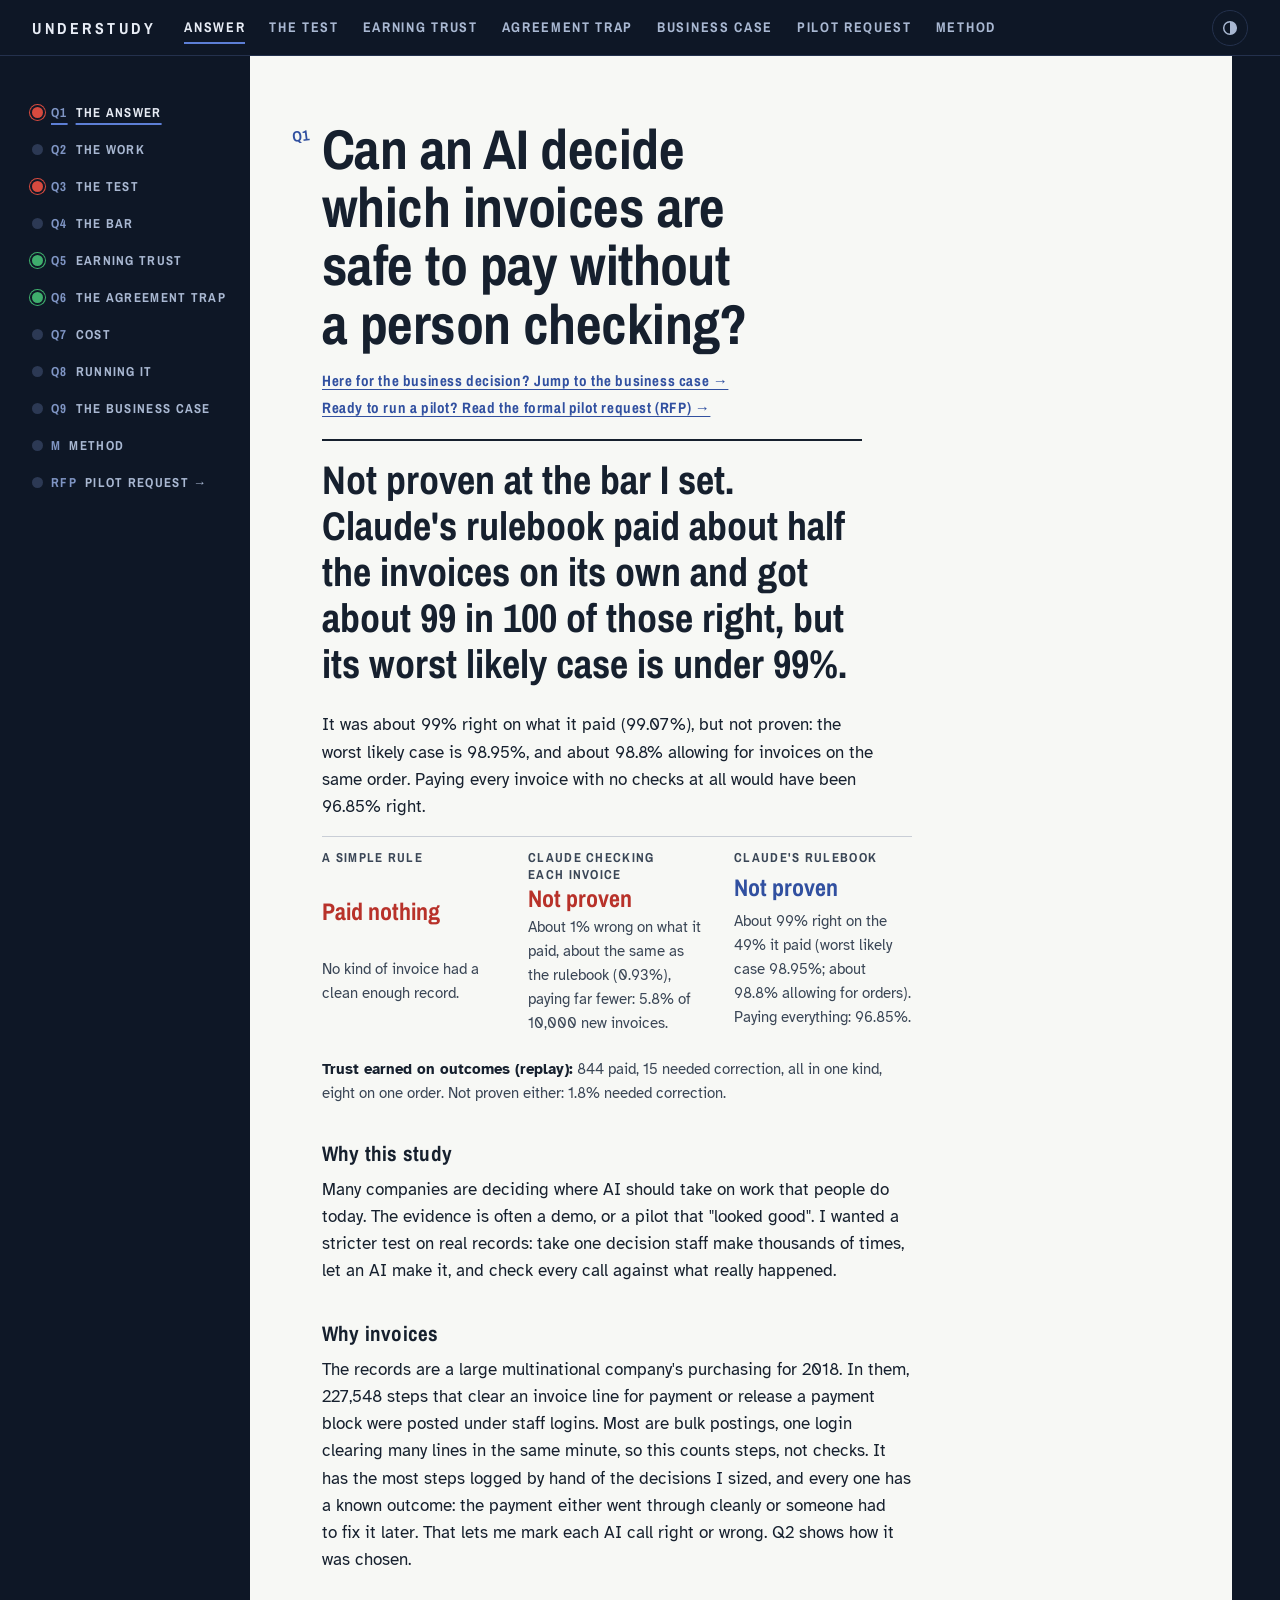
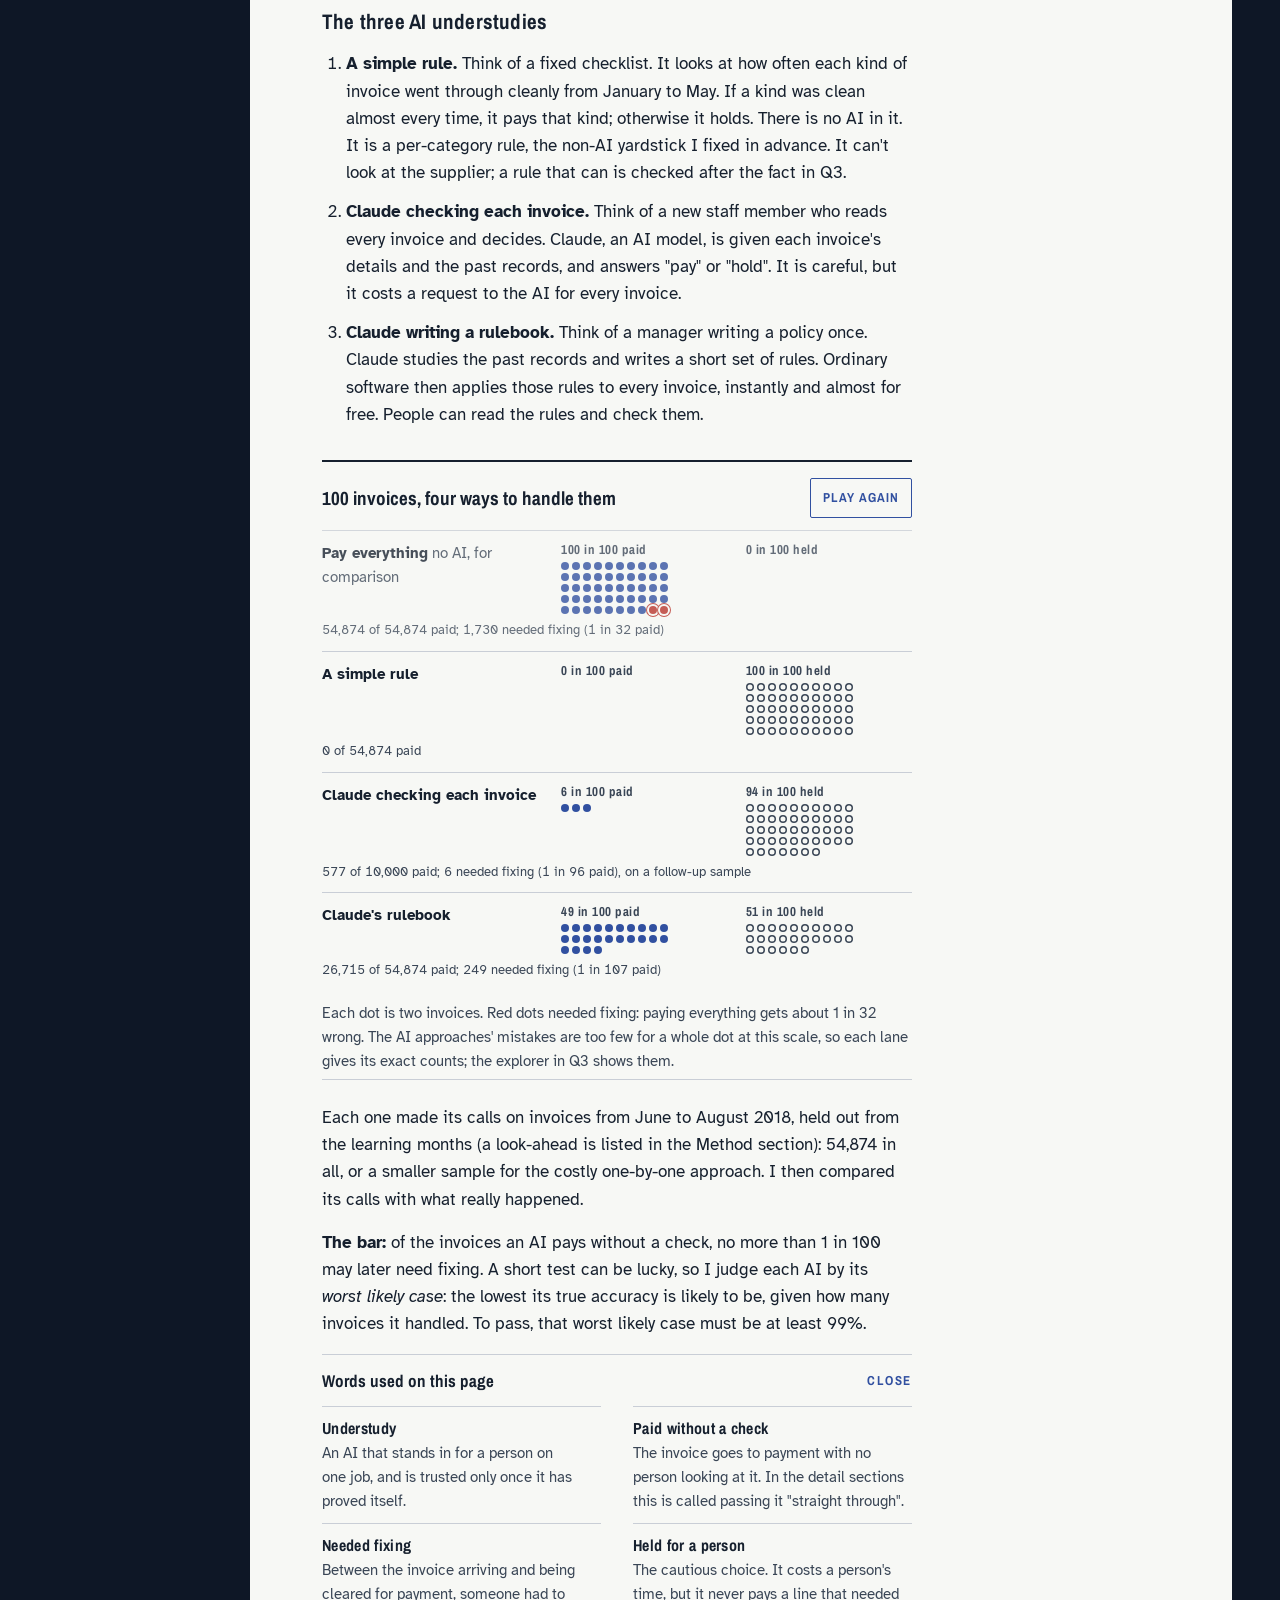
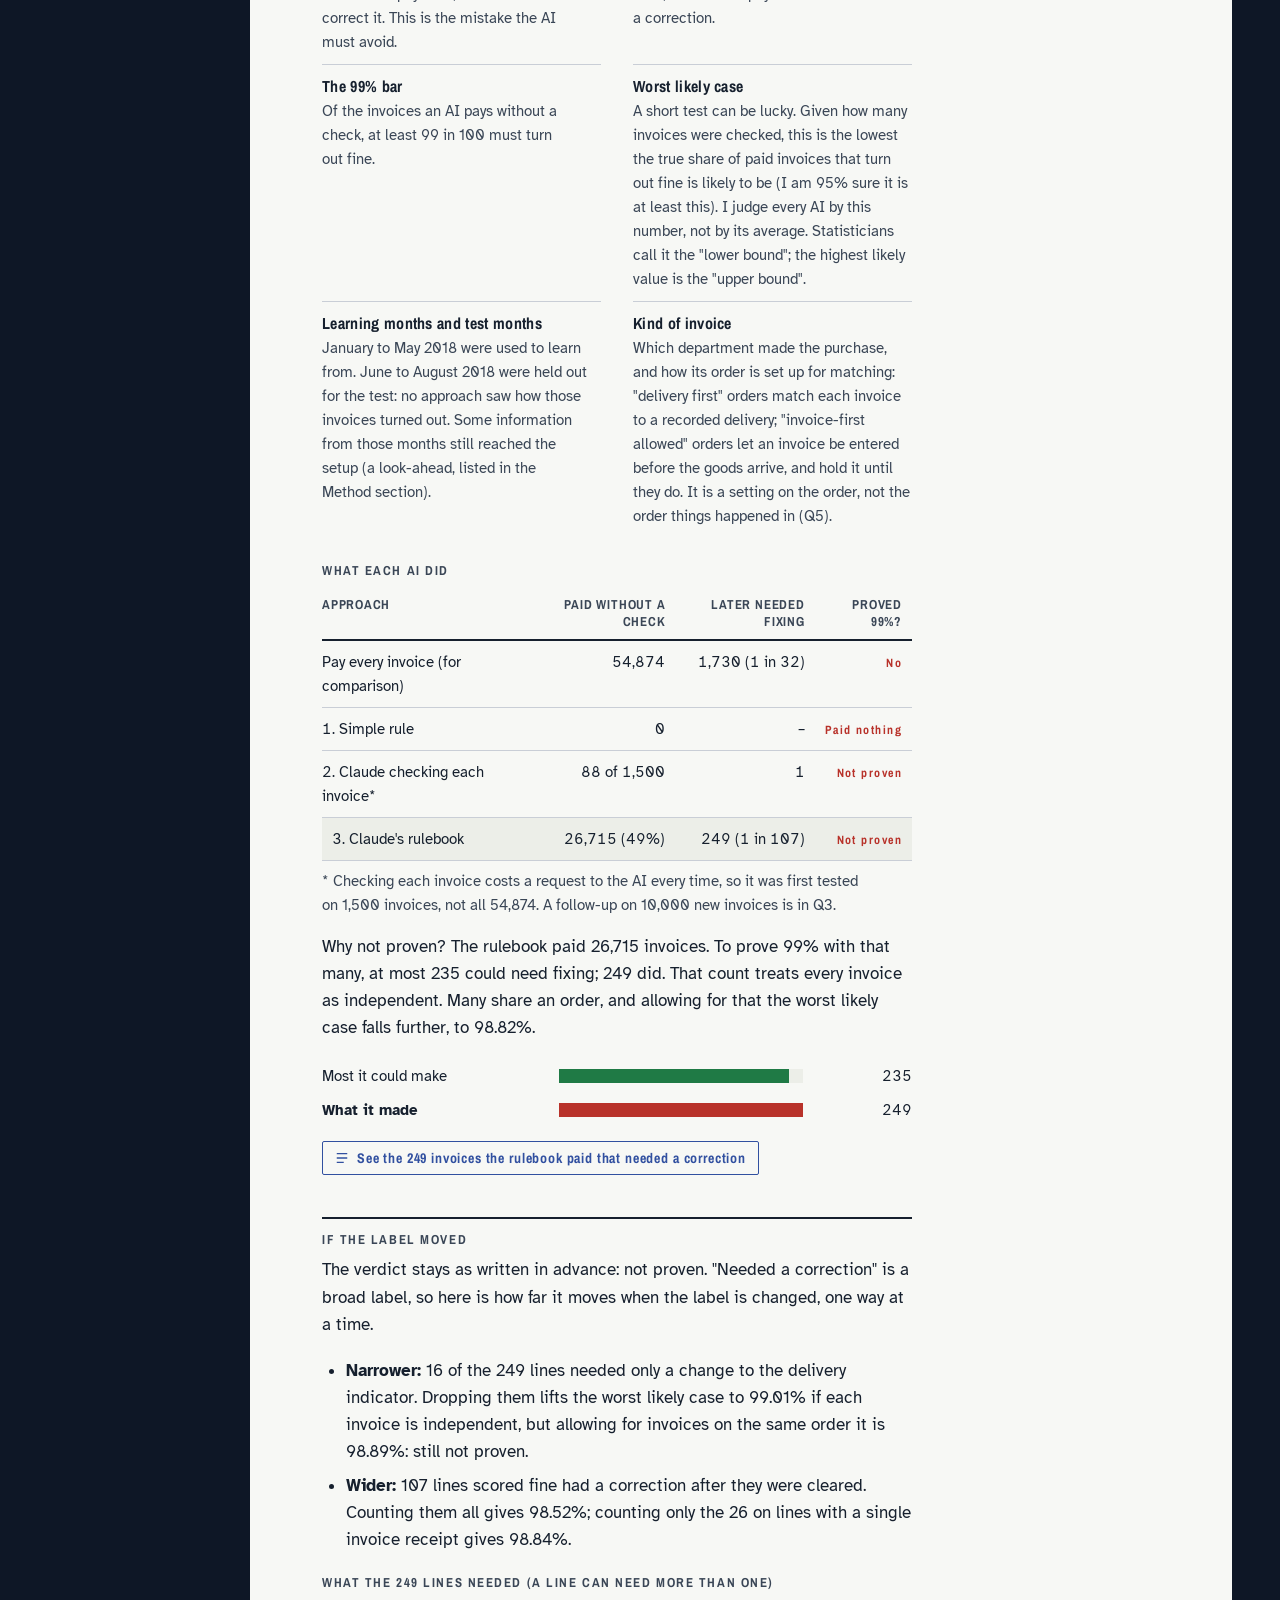
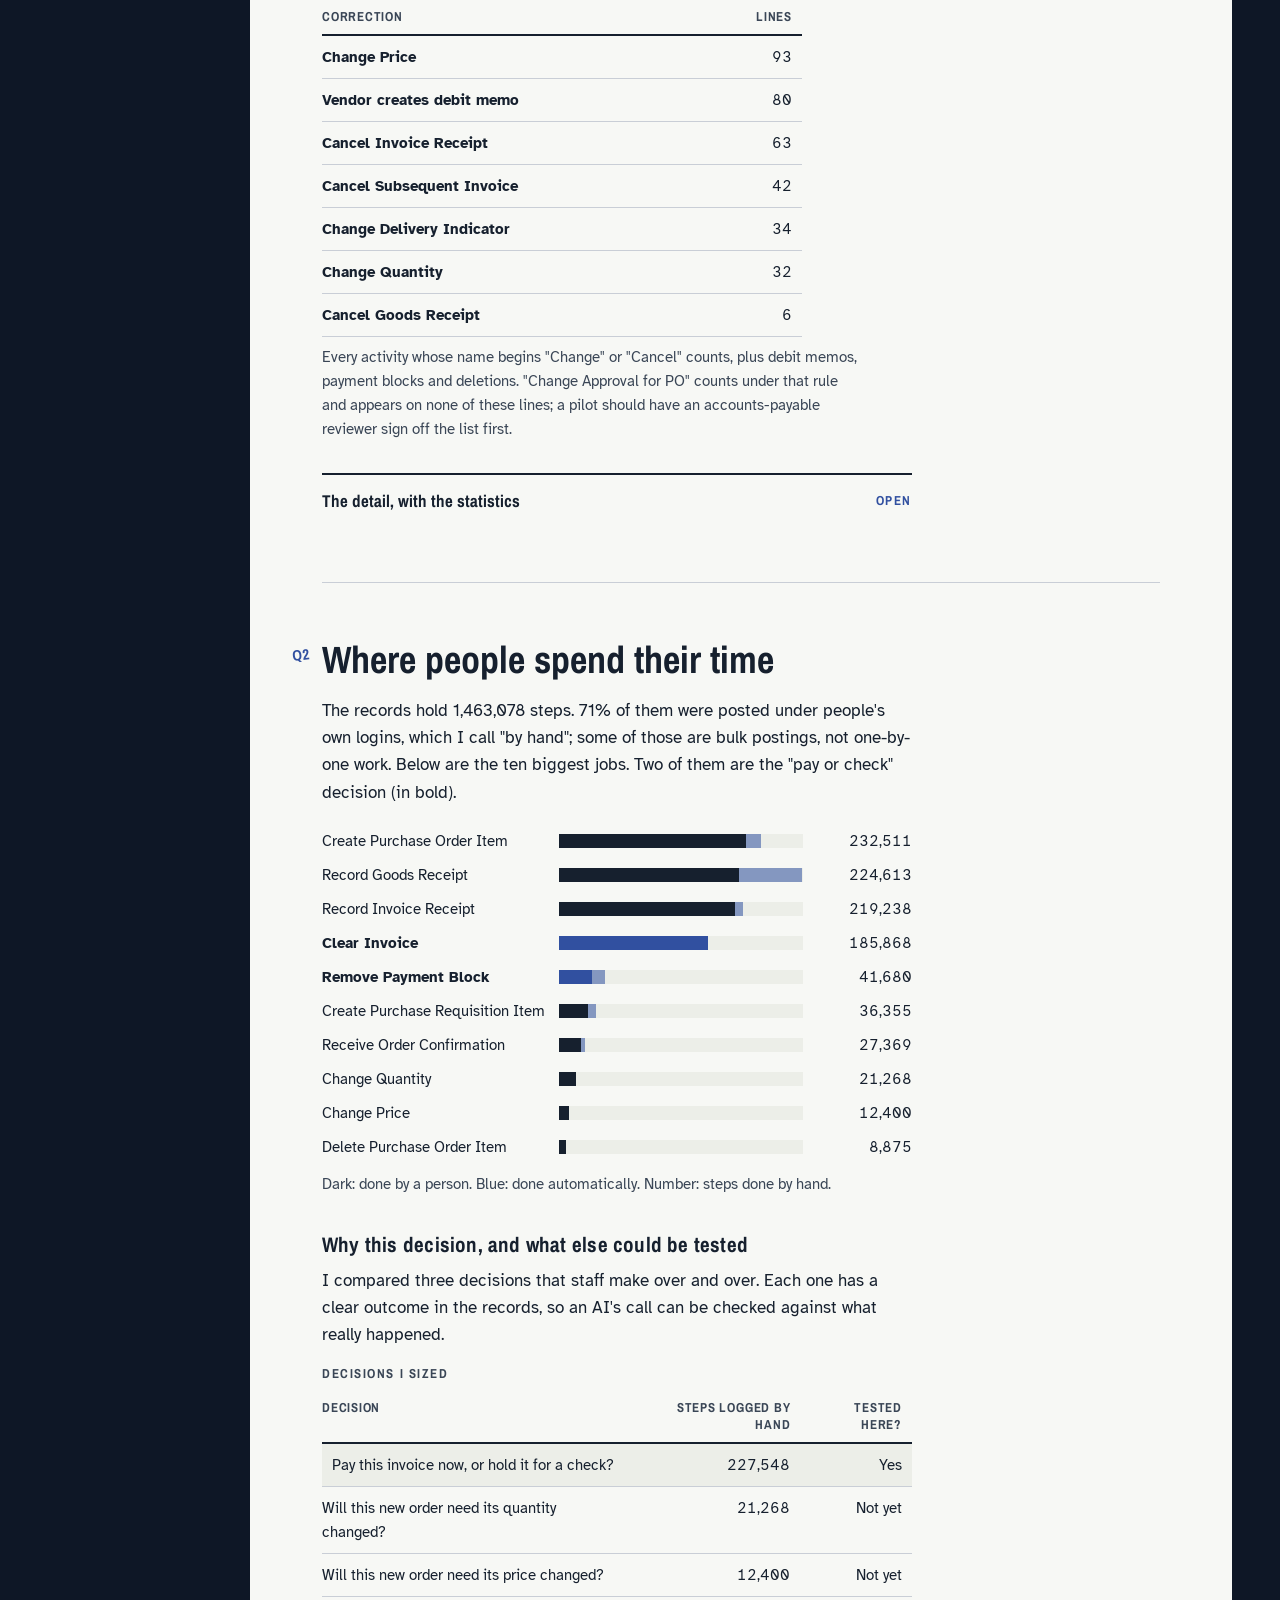
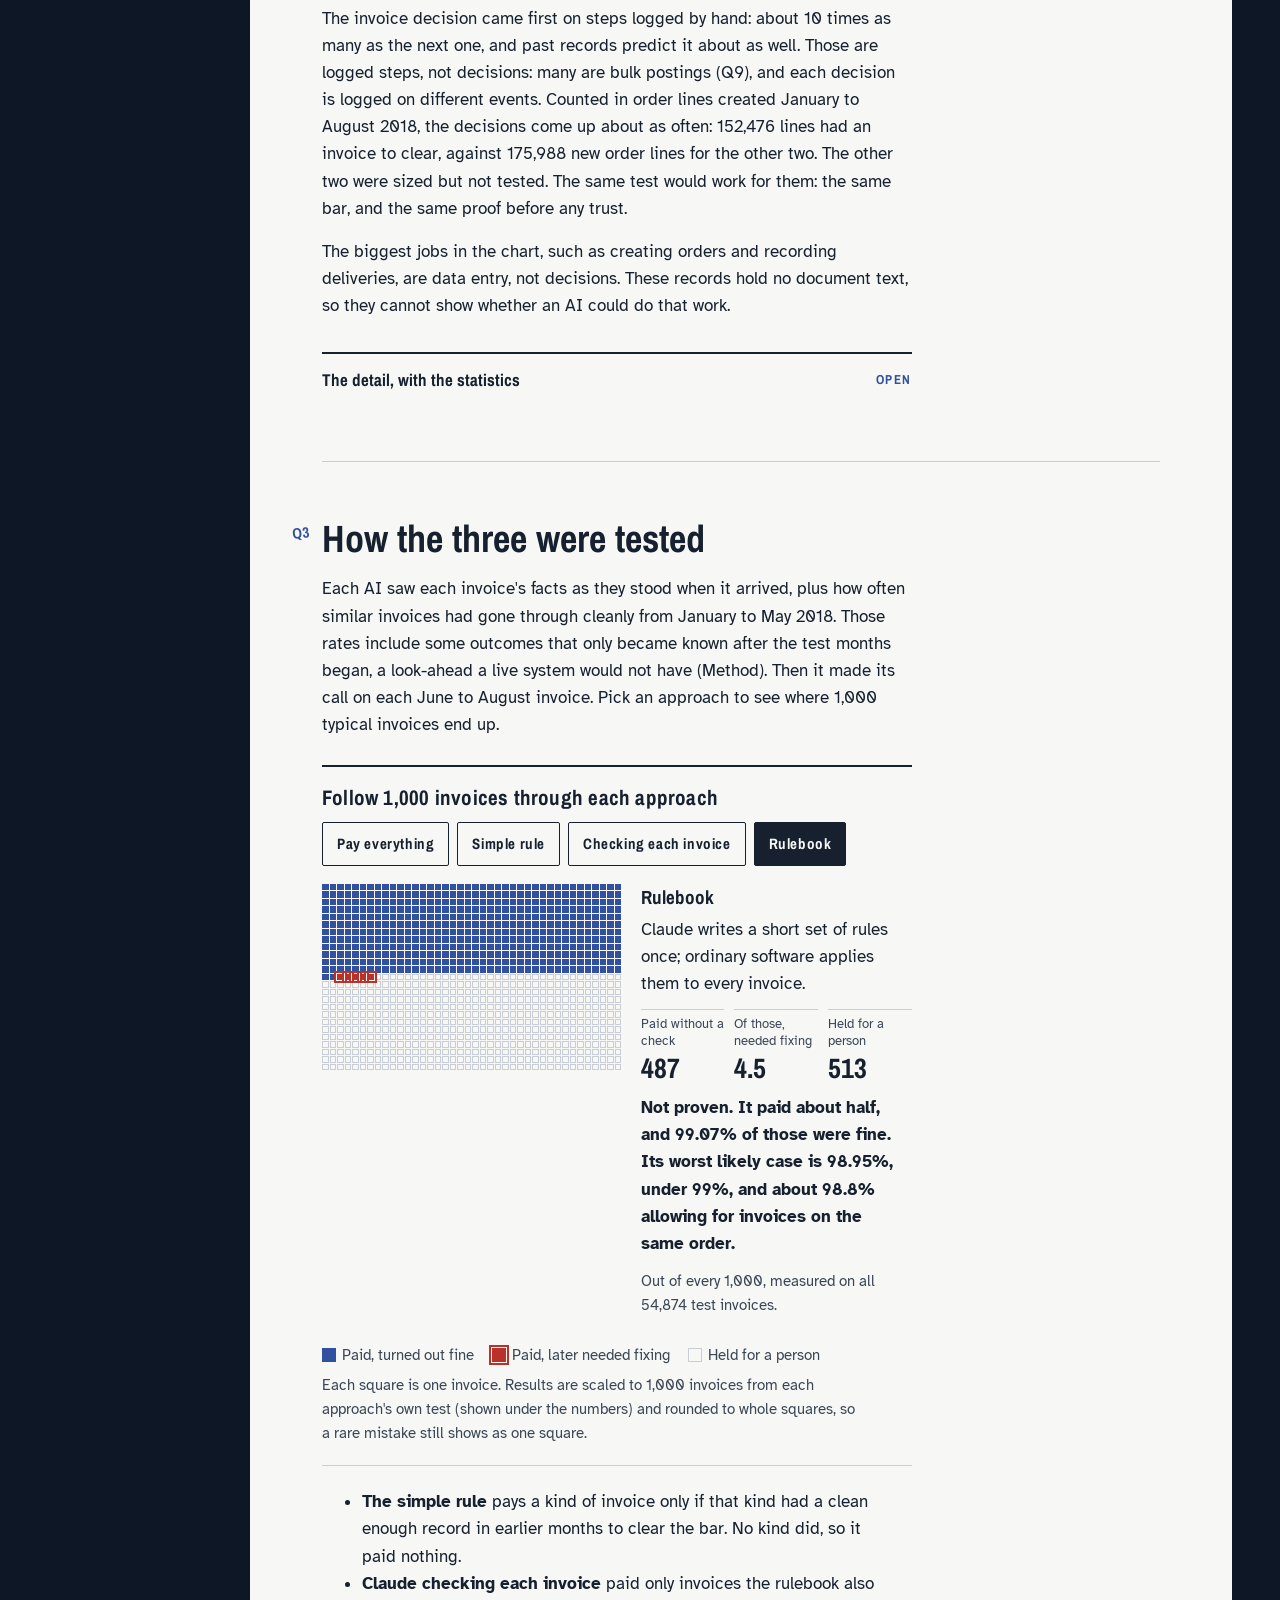
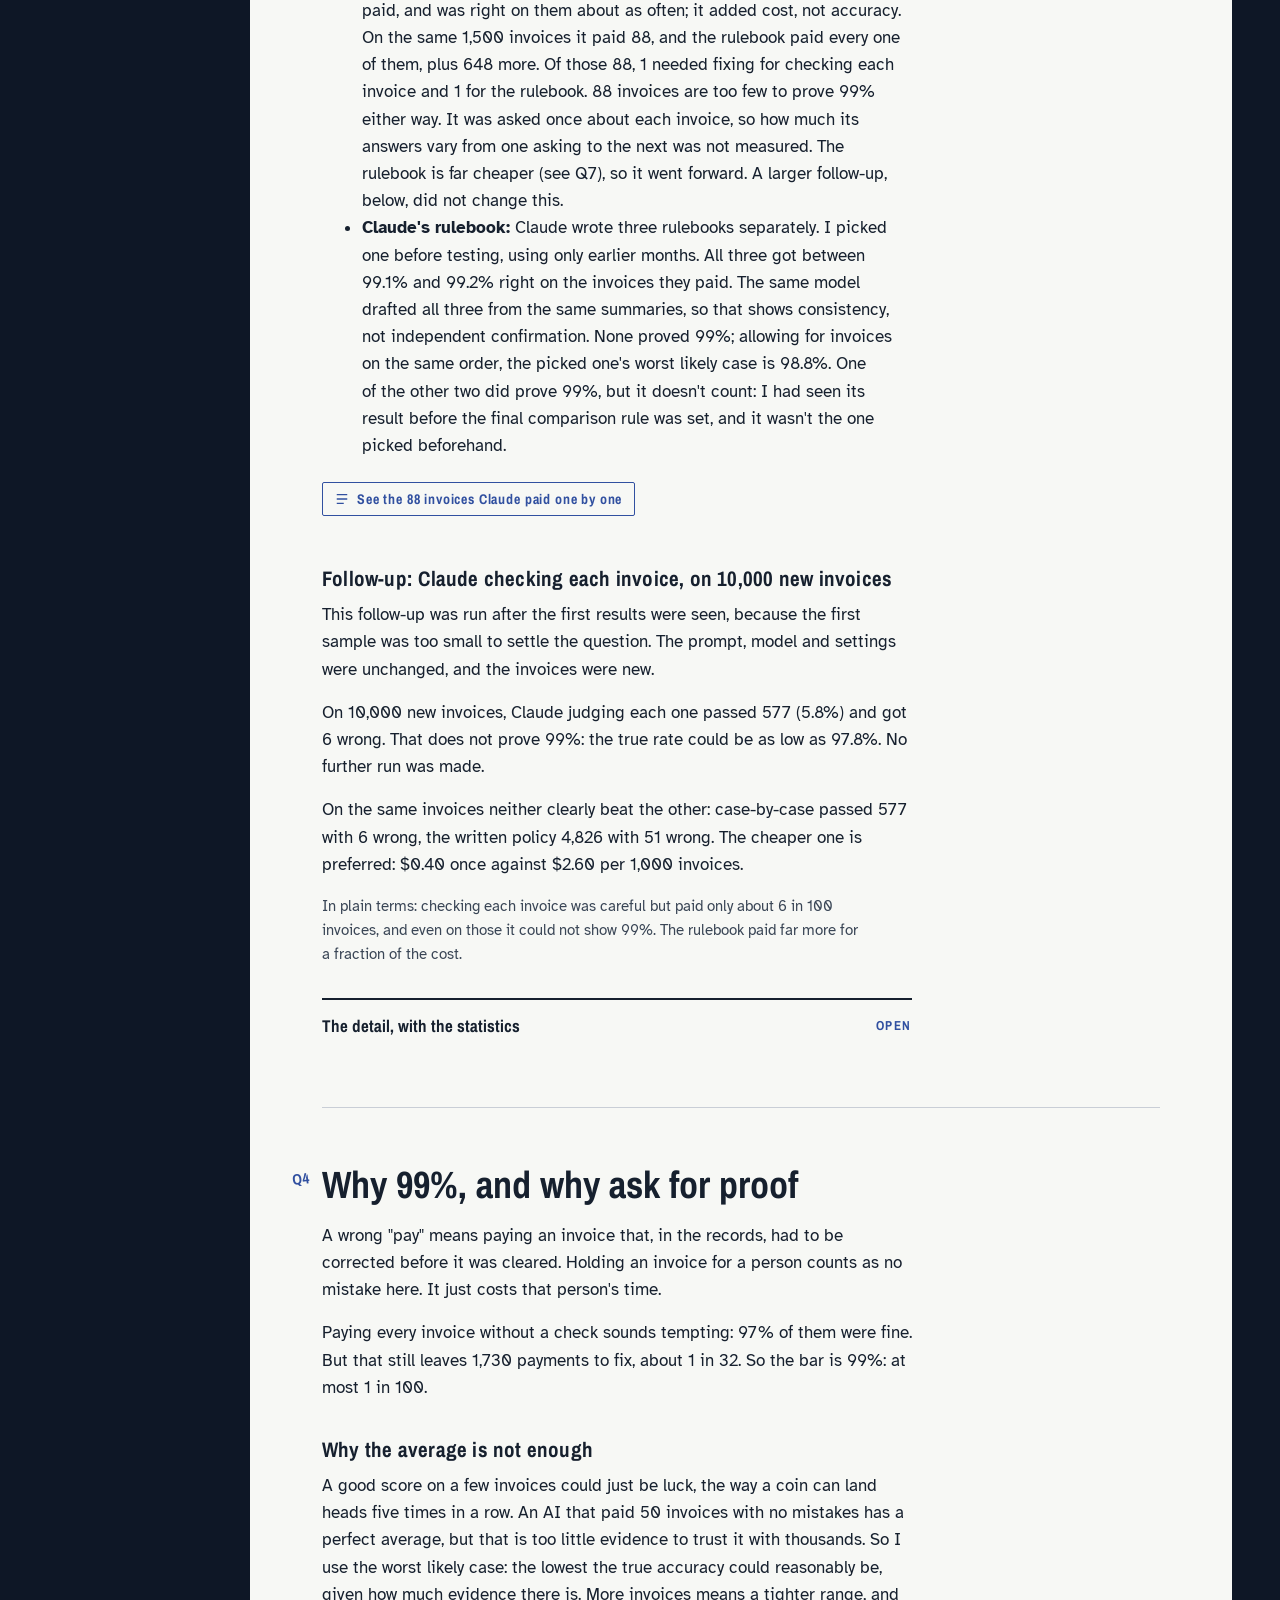
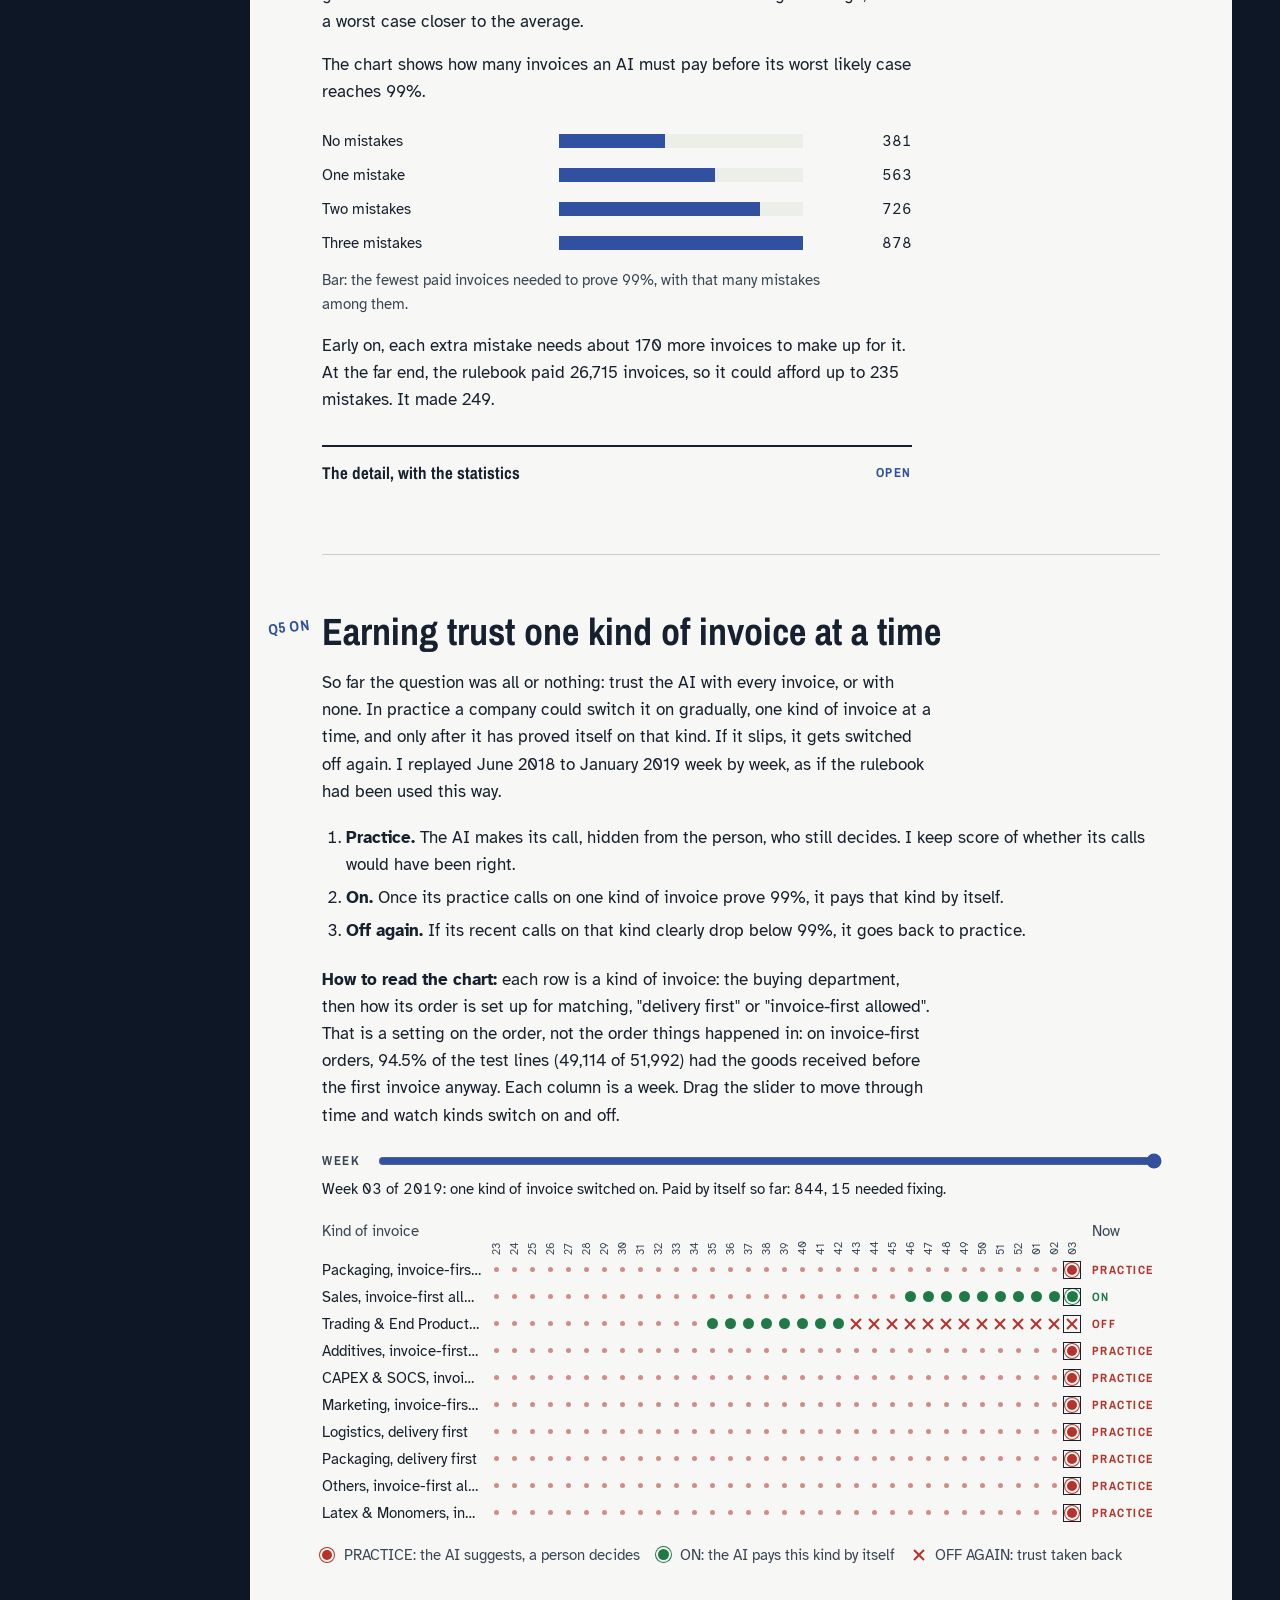
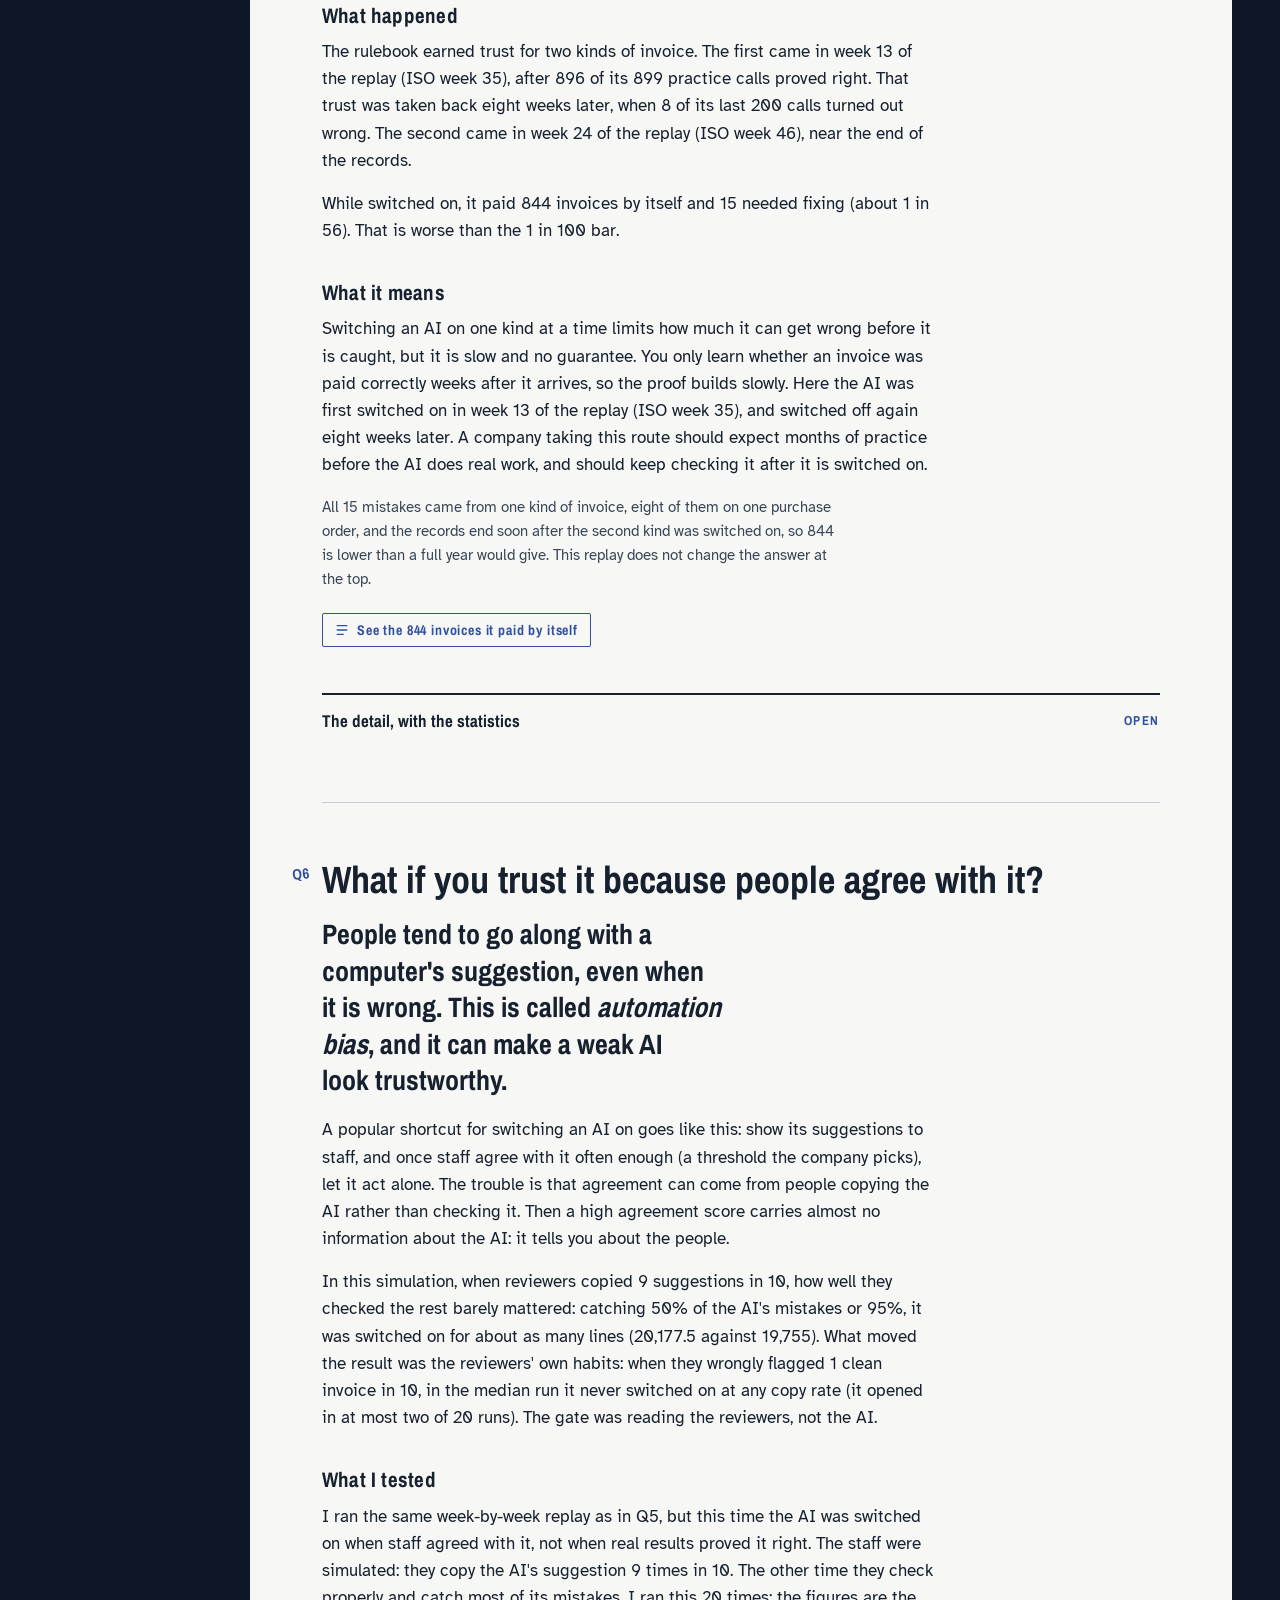
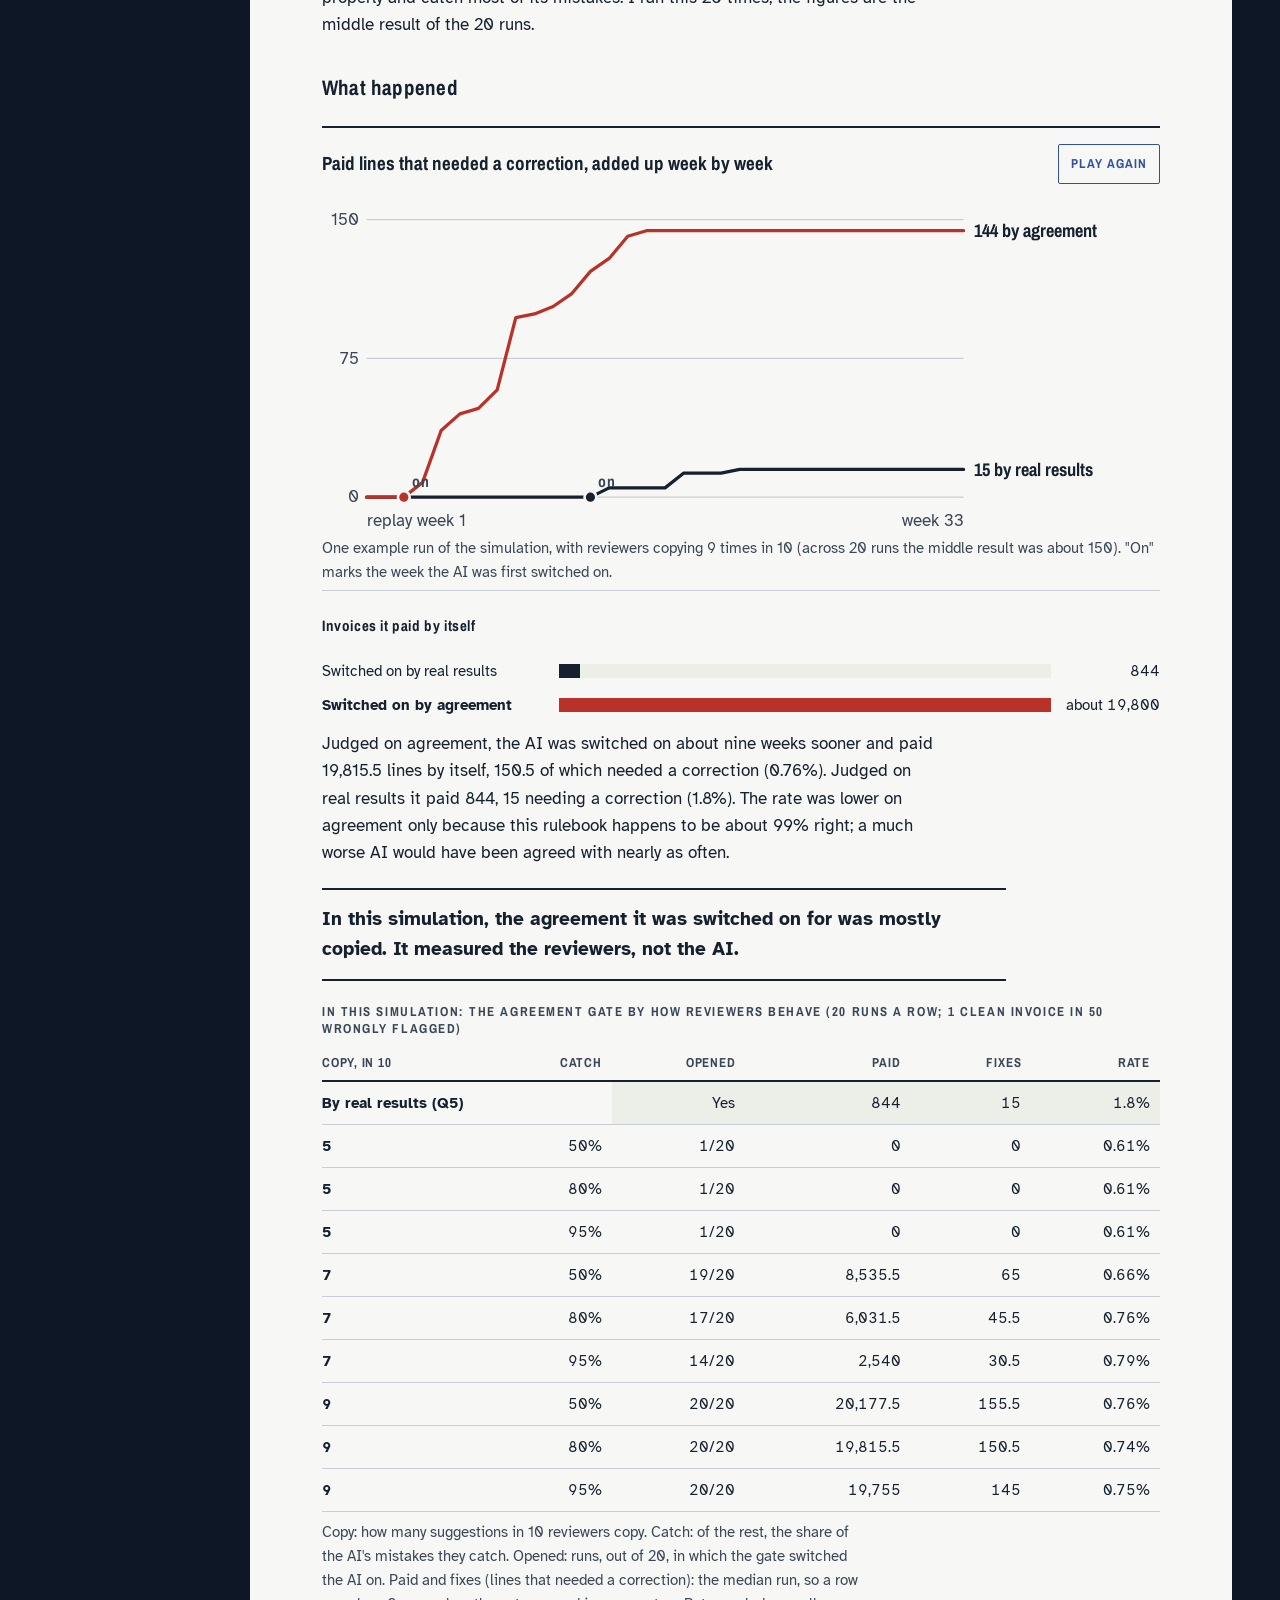
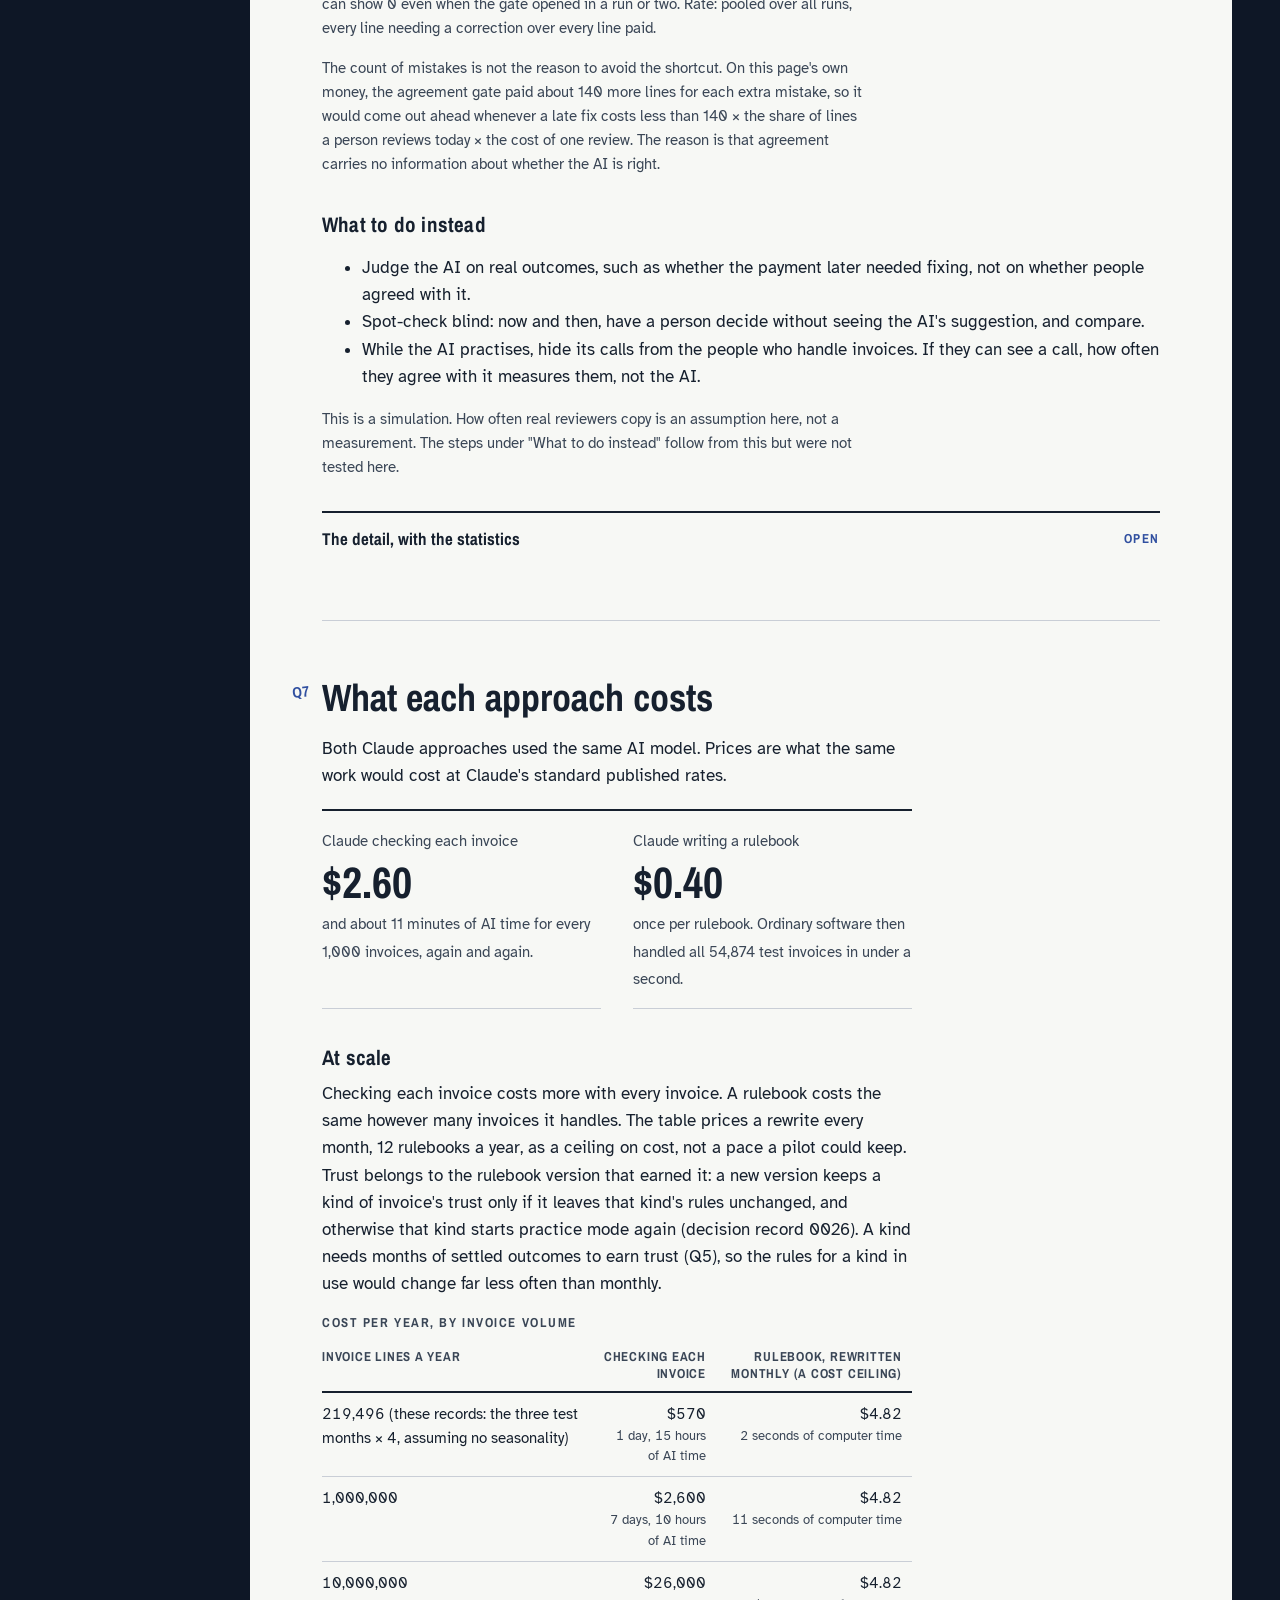
==== commit 41b67a5b: "Should 19: drawer as a modal dialog, table header scope, named footnote links, cue-rail order The dr" ====
--- a/site/index.html
+++ b/site/index.html
@@ -57,7 +57,7 @@
   </main>
 </div>
 
-<aside class="drawer" id="drawer" aria-labelledby="drawer-title" hidden tabindex="-1">
+<aside class="drawer" id="drawer" role="dialog" aria-modal="true" aria-labelledby="drawer-title" hidden tabindex="-1">
   <div class="drawer-head">
     <h2 id="drawer-title">Invoices</h2>
     <button type="button" class="close" data-close>Close</button>
--- a/site/style.css
+++ b/site/style.css
@@ -298,6 +298,7 @@
 .journey.ready .dots i { transform: translateX(var(--dx, 0)); opacity: 0; }
 .journey.ready.go .dots i { transform: none; opacity: 1; transition: transform .7s cubic-bezier(.16,1,.3,1) var(--delay, 0ms), opacity .3s ease var(--delay, 0ms); }
 .journey figcaption { margin-top: 10px; }
+.lane-n { grid-column: 1 / -1; margin: 0; font-size: 13px; color: var(--ink-2); font-variant-numeric: tabular-nums; }
 
 /* Race */
 .race svg { width: 100%; height: auto; display: block; overflow: visible; }
@@ -372,8 +373,9 @@
 .tline .seg { min-width: 5.2em; display: flex; flex-direction: column; justify-content: center; padding: 6px 8px; min-width: 0; color: #fff; overflow: hidden; }
 .tline .seg b { font: 700 13px/1.15 var(--display); letter-spacing: .03em; overflow-wrap: anywhere; }
 .tline .seg i { font: 400 12px/1.2 var(--body); font-style: normal; opacity: .9; }
-.tline .s0 { background: #5b6678; } .tline .s1 { background: #3150a0; } .tline .s2 { background: #1f7a45; } .tline .s3 { background: #5b6678; }
+.tline .pre { background: repeating-linear-gradient(135deg, #5b6678 0 6px, #485162 6px 12px); } .tline .s0 { background: #5b6678; } .tline .s1 { background: #3150a0; } .tline .s2 { background: #1f7a45; } .tline .s3 { background: #5b6678; }
 @media (max-width: 560px) { .tline-bar { flex-direction: column; min-height: 0; } .tline .seg { flex: none !important; flex-direction: row; justify-content: space-between; } }
+@media (min-width: 561px) { .tline .seg { min-width: 4.8em; } .tline .seg b { overflow-wrap: normal; } }
 table.keys { min-width: 600px; }
 table.num td { text-align: right; }
 table.money td { white-space: nowrap; }
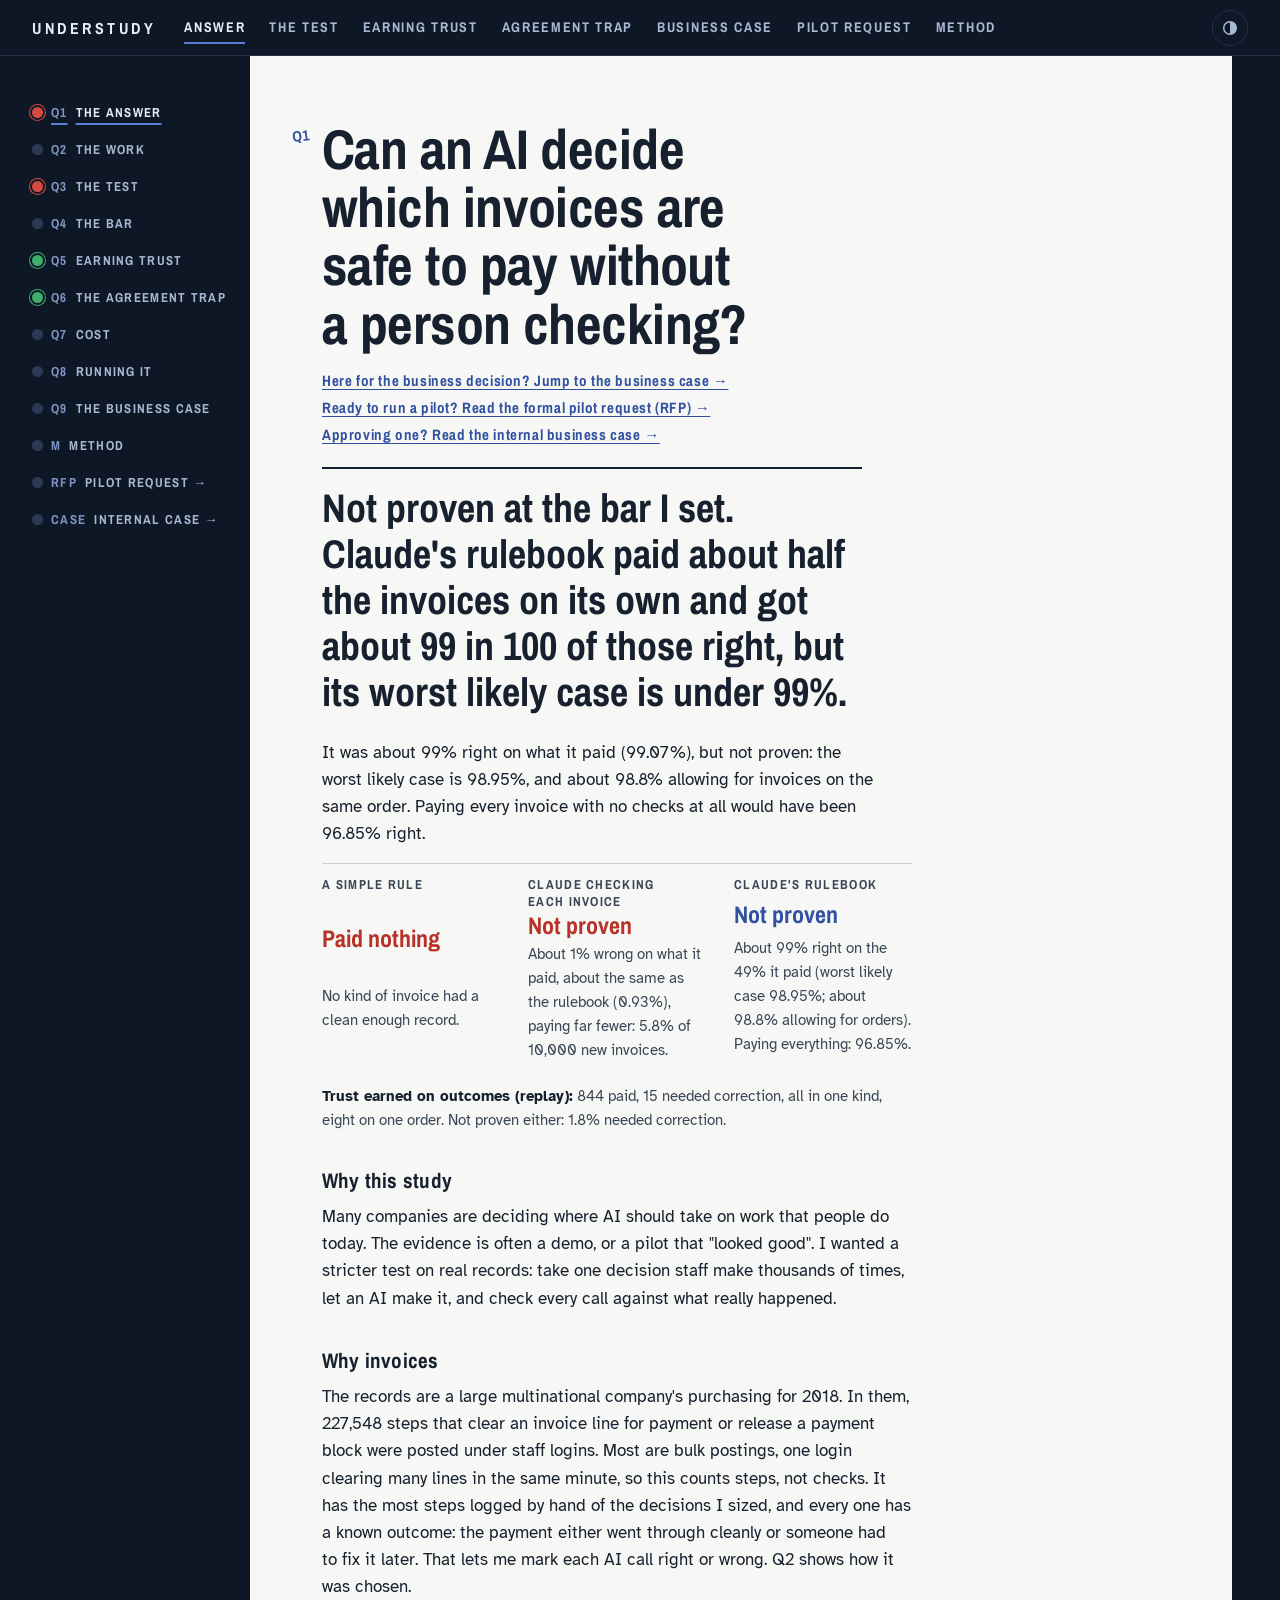
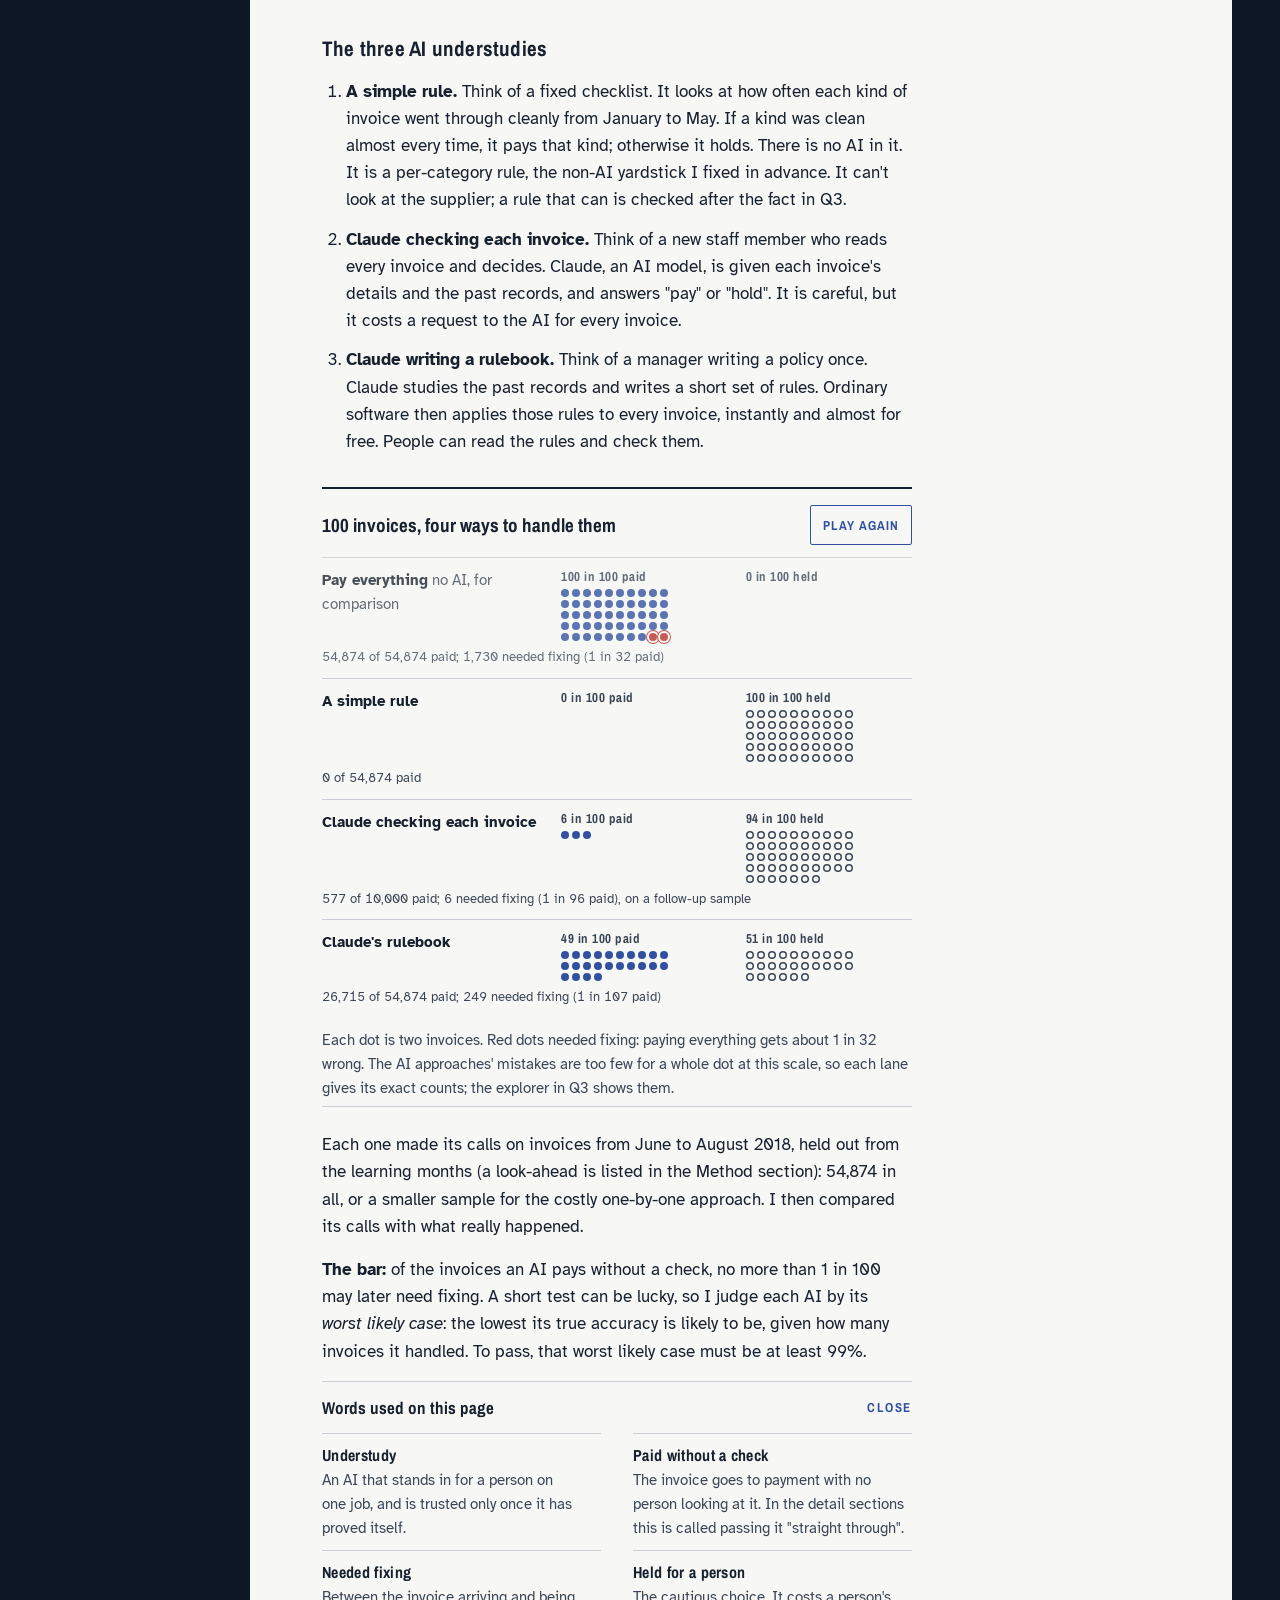
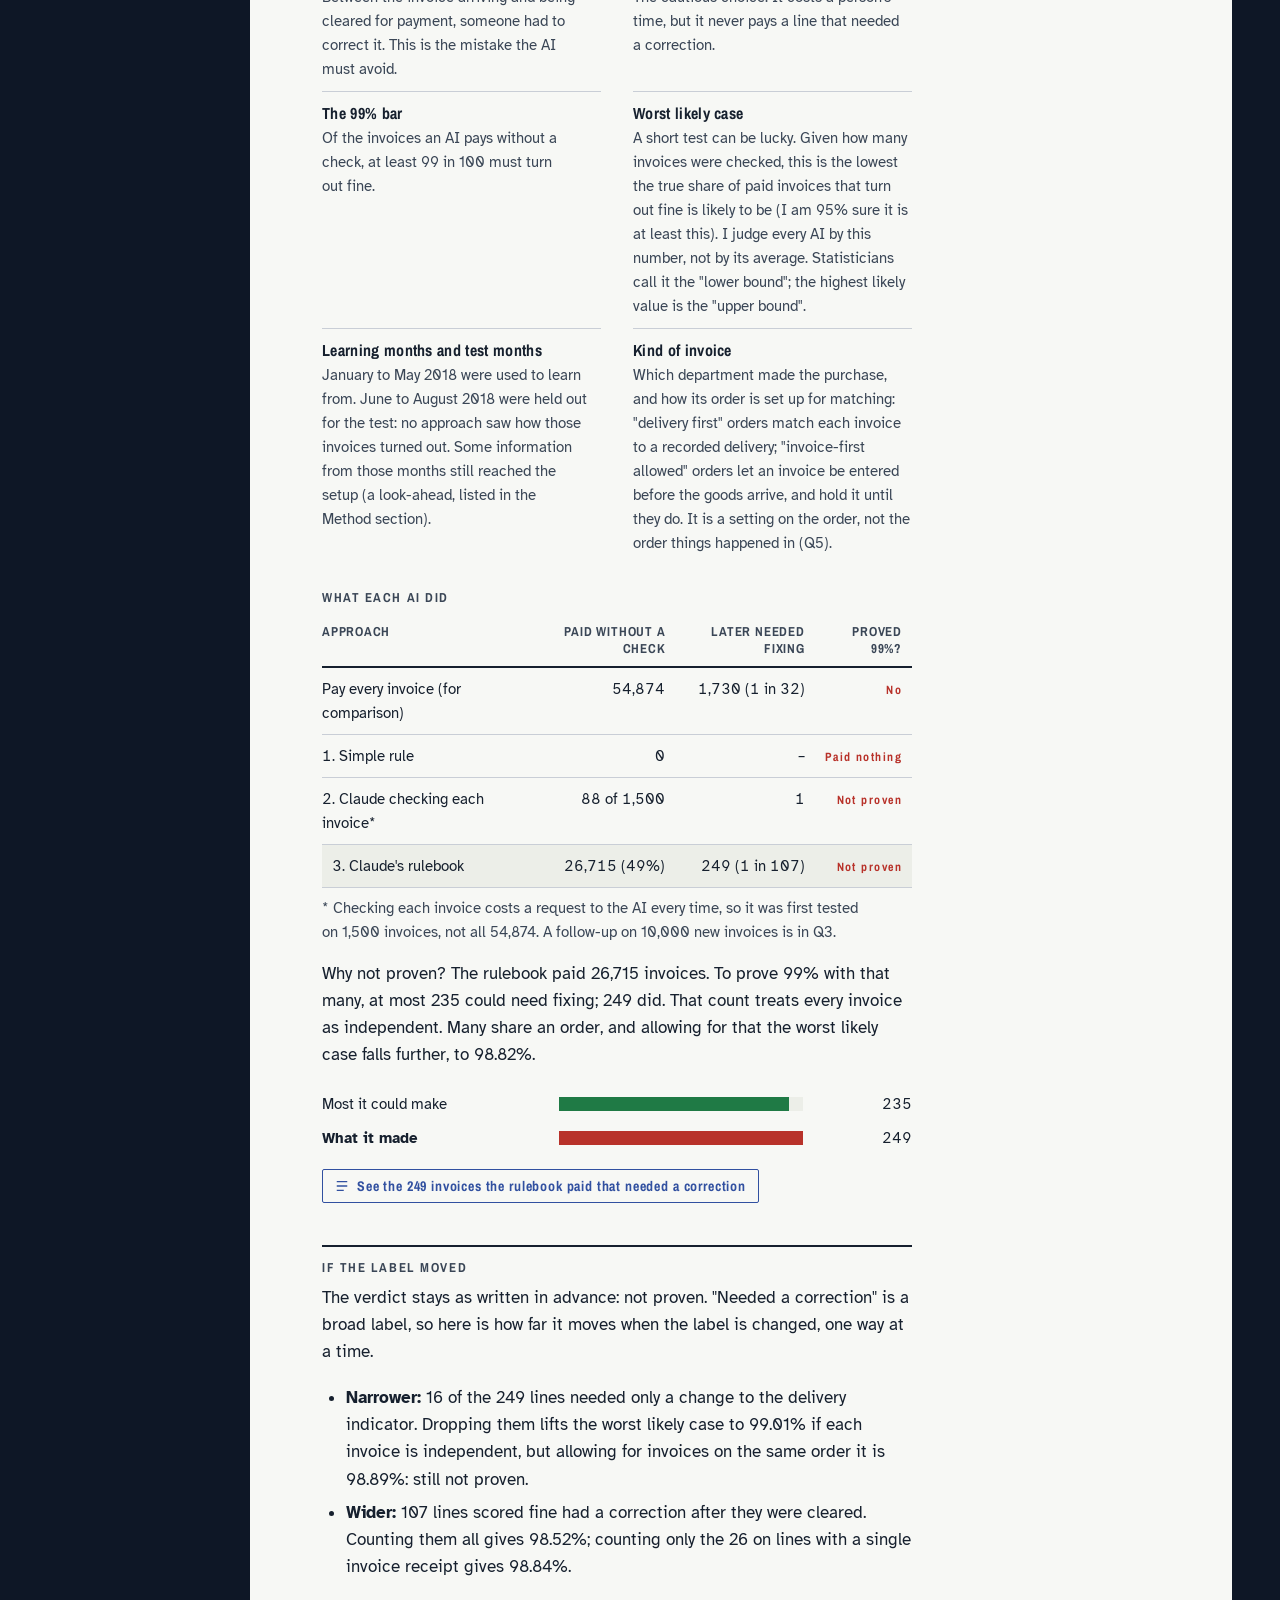
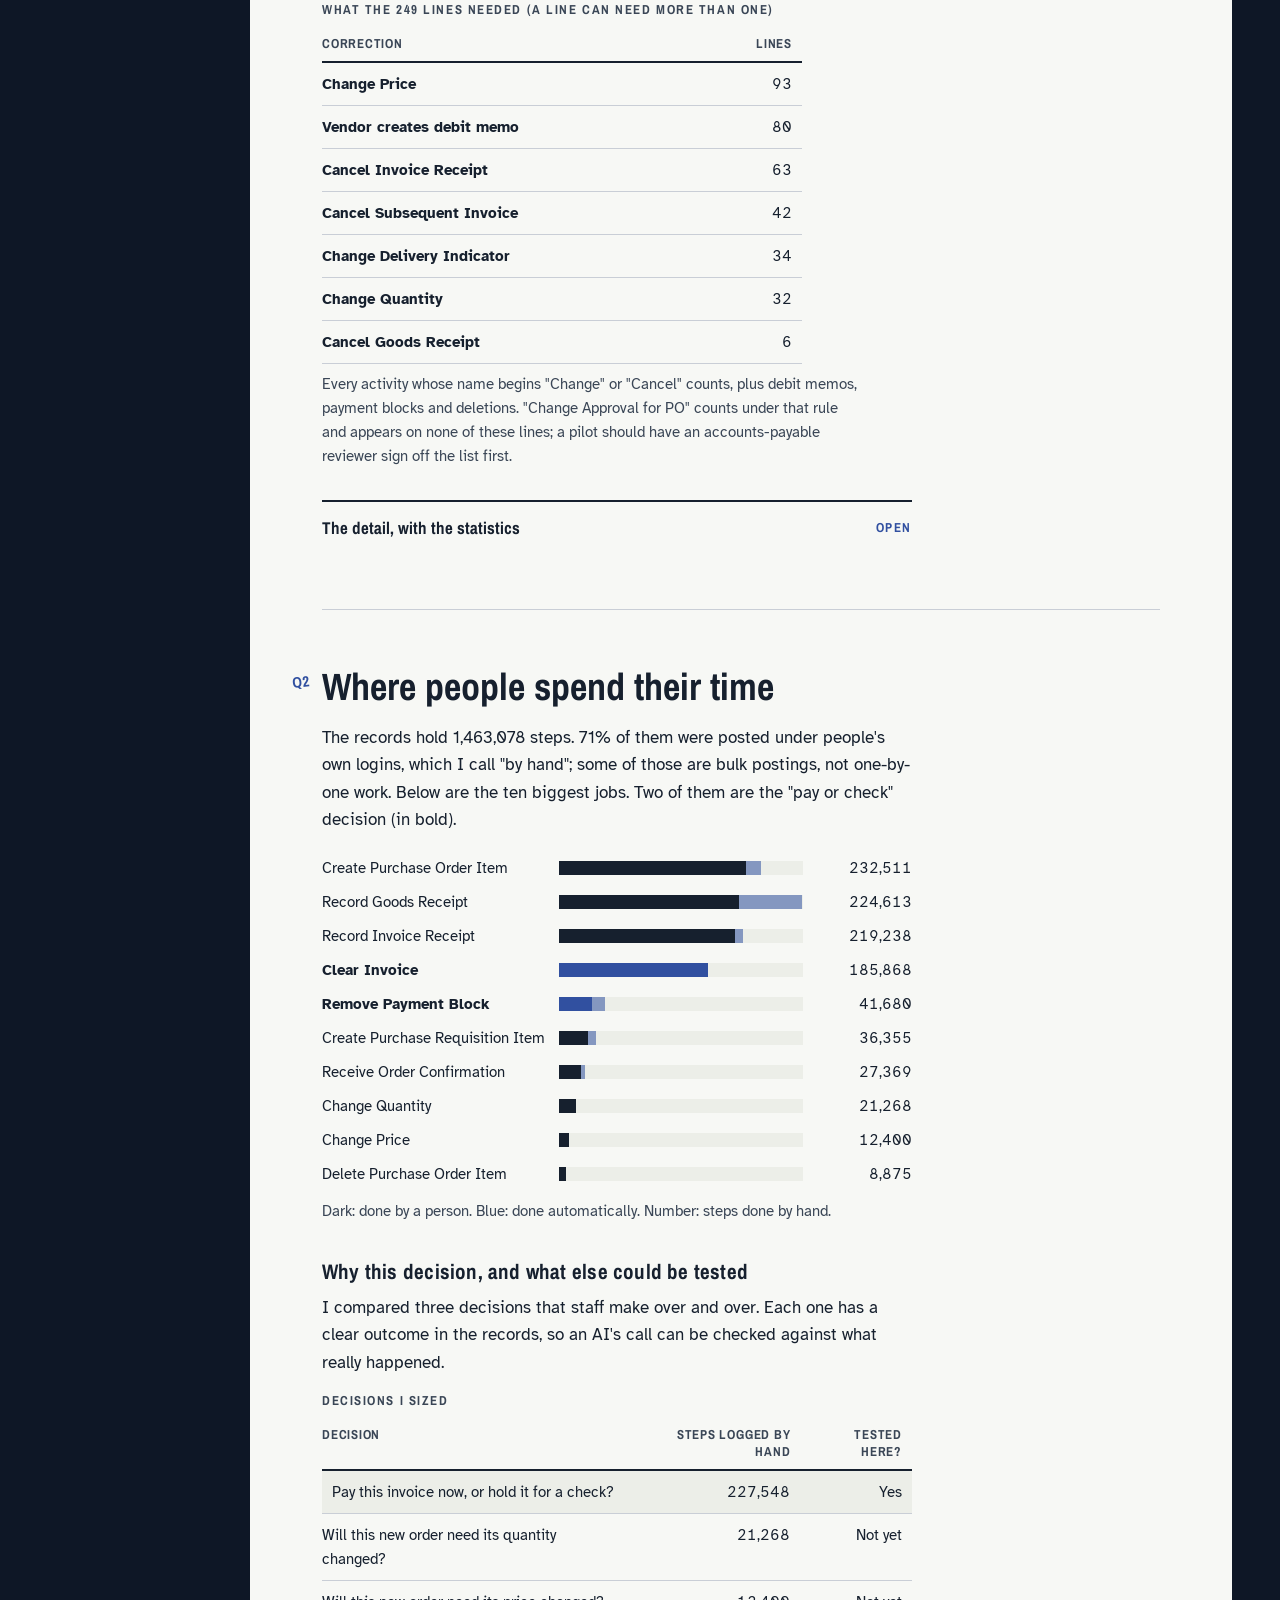
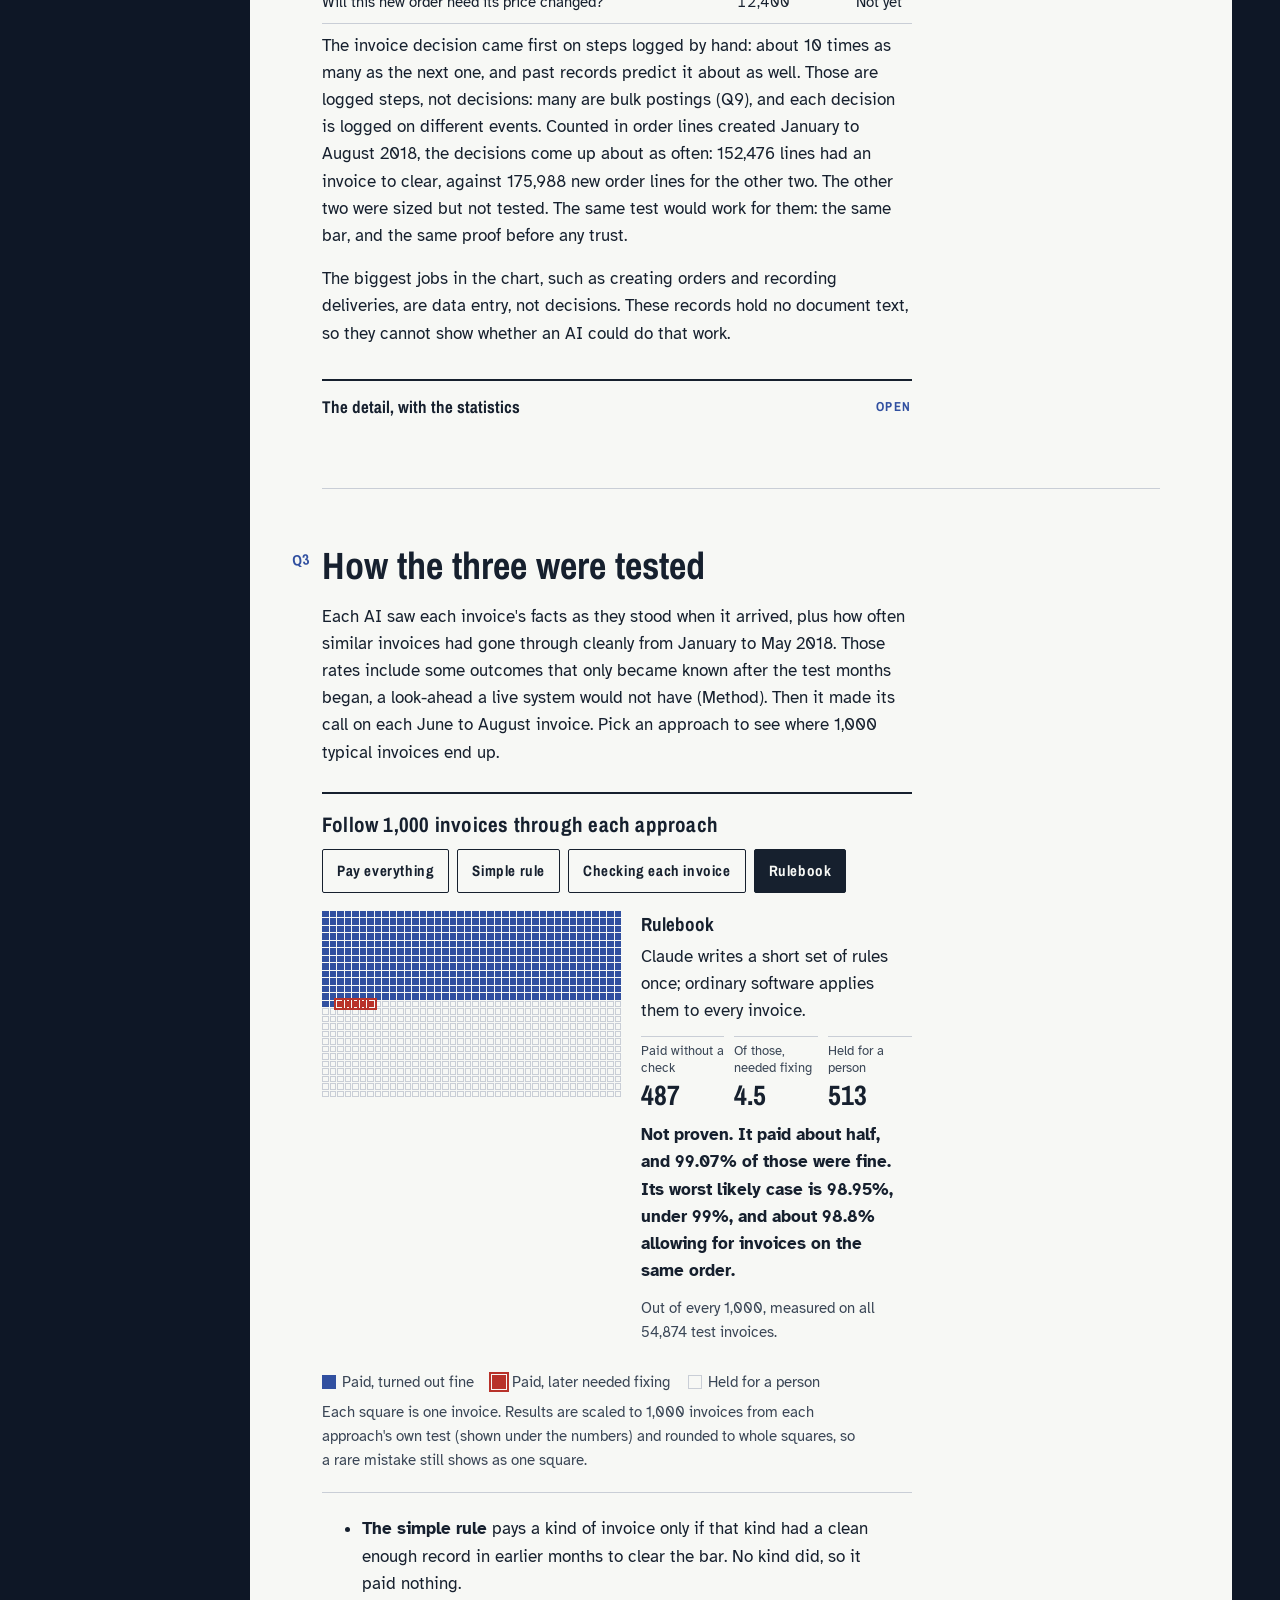
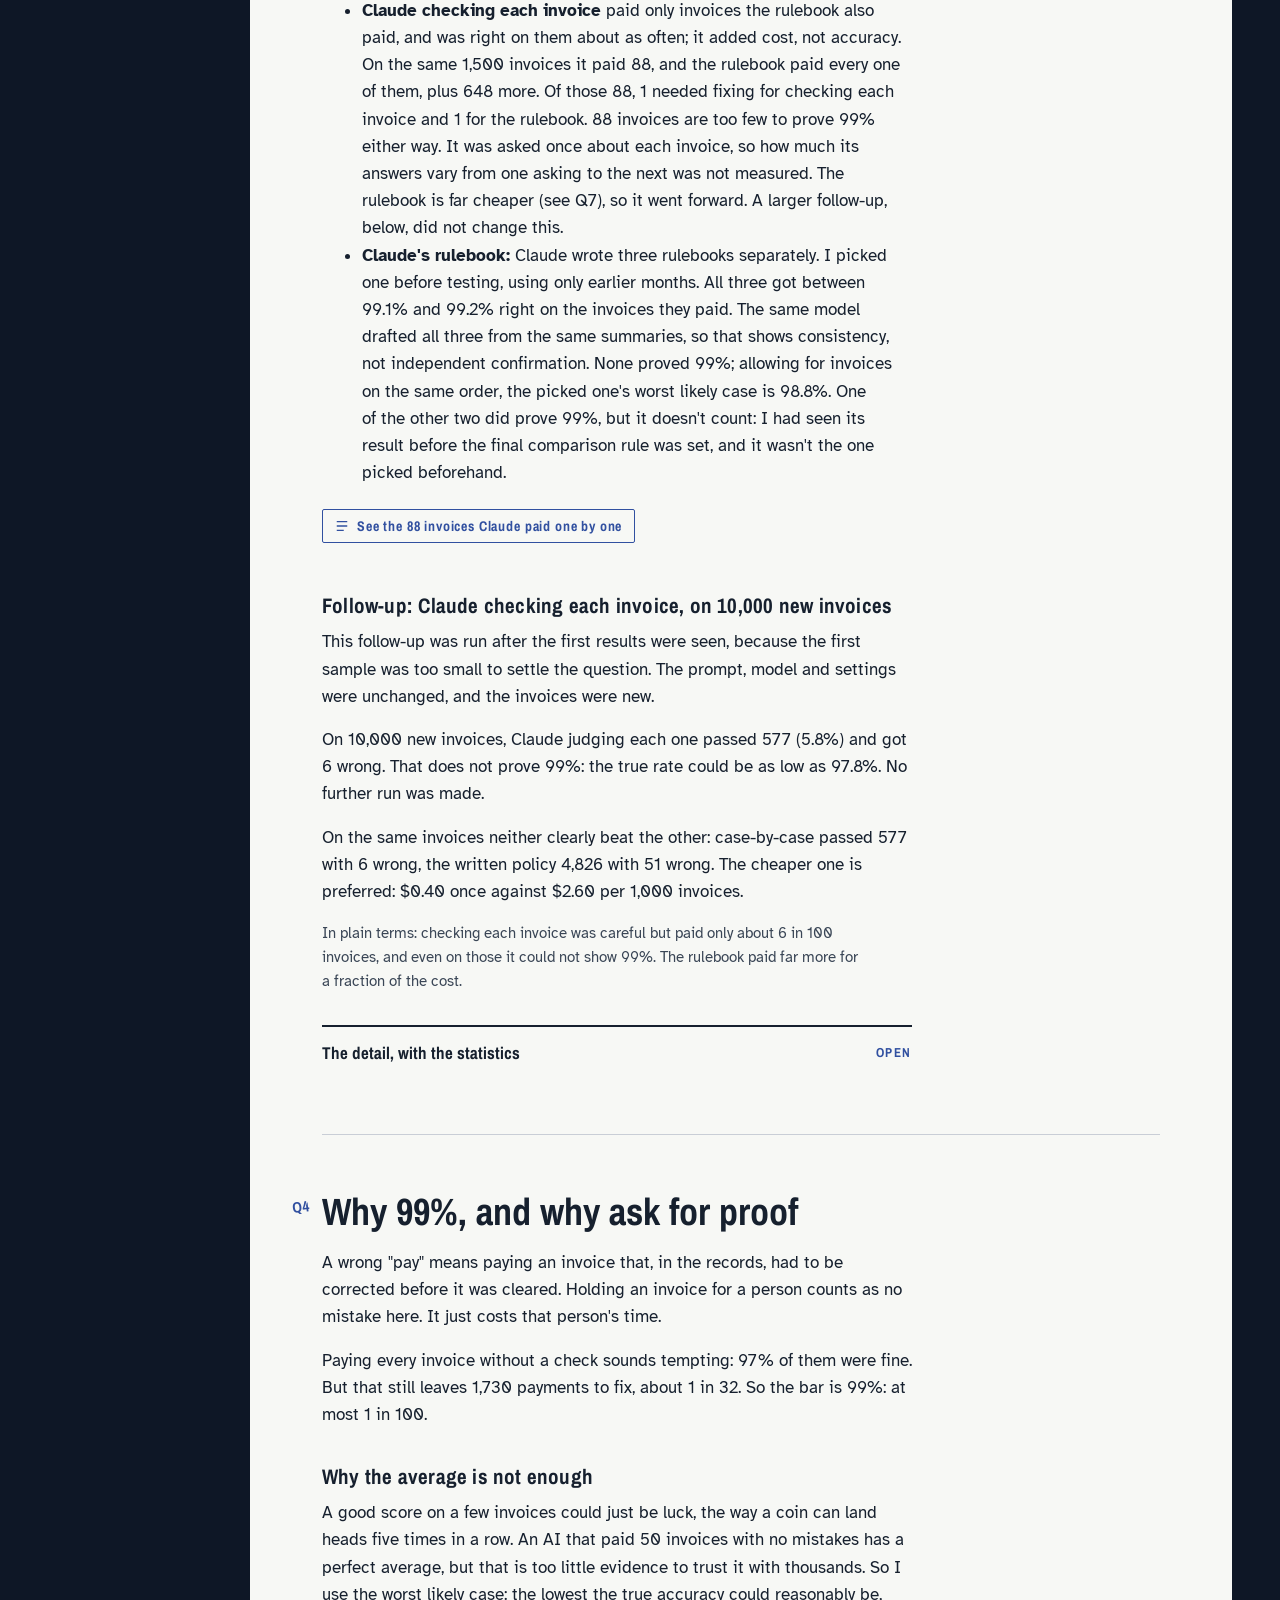
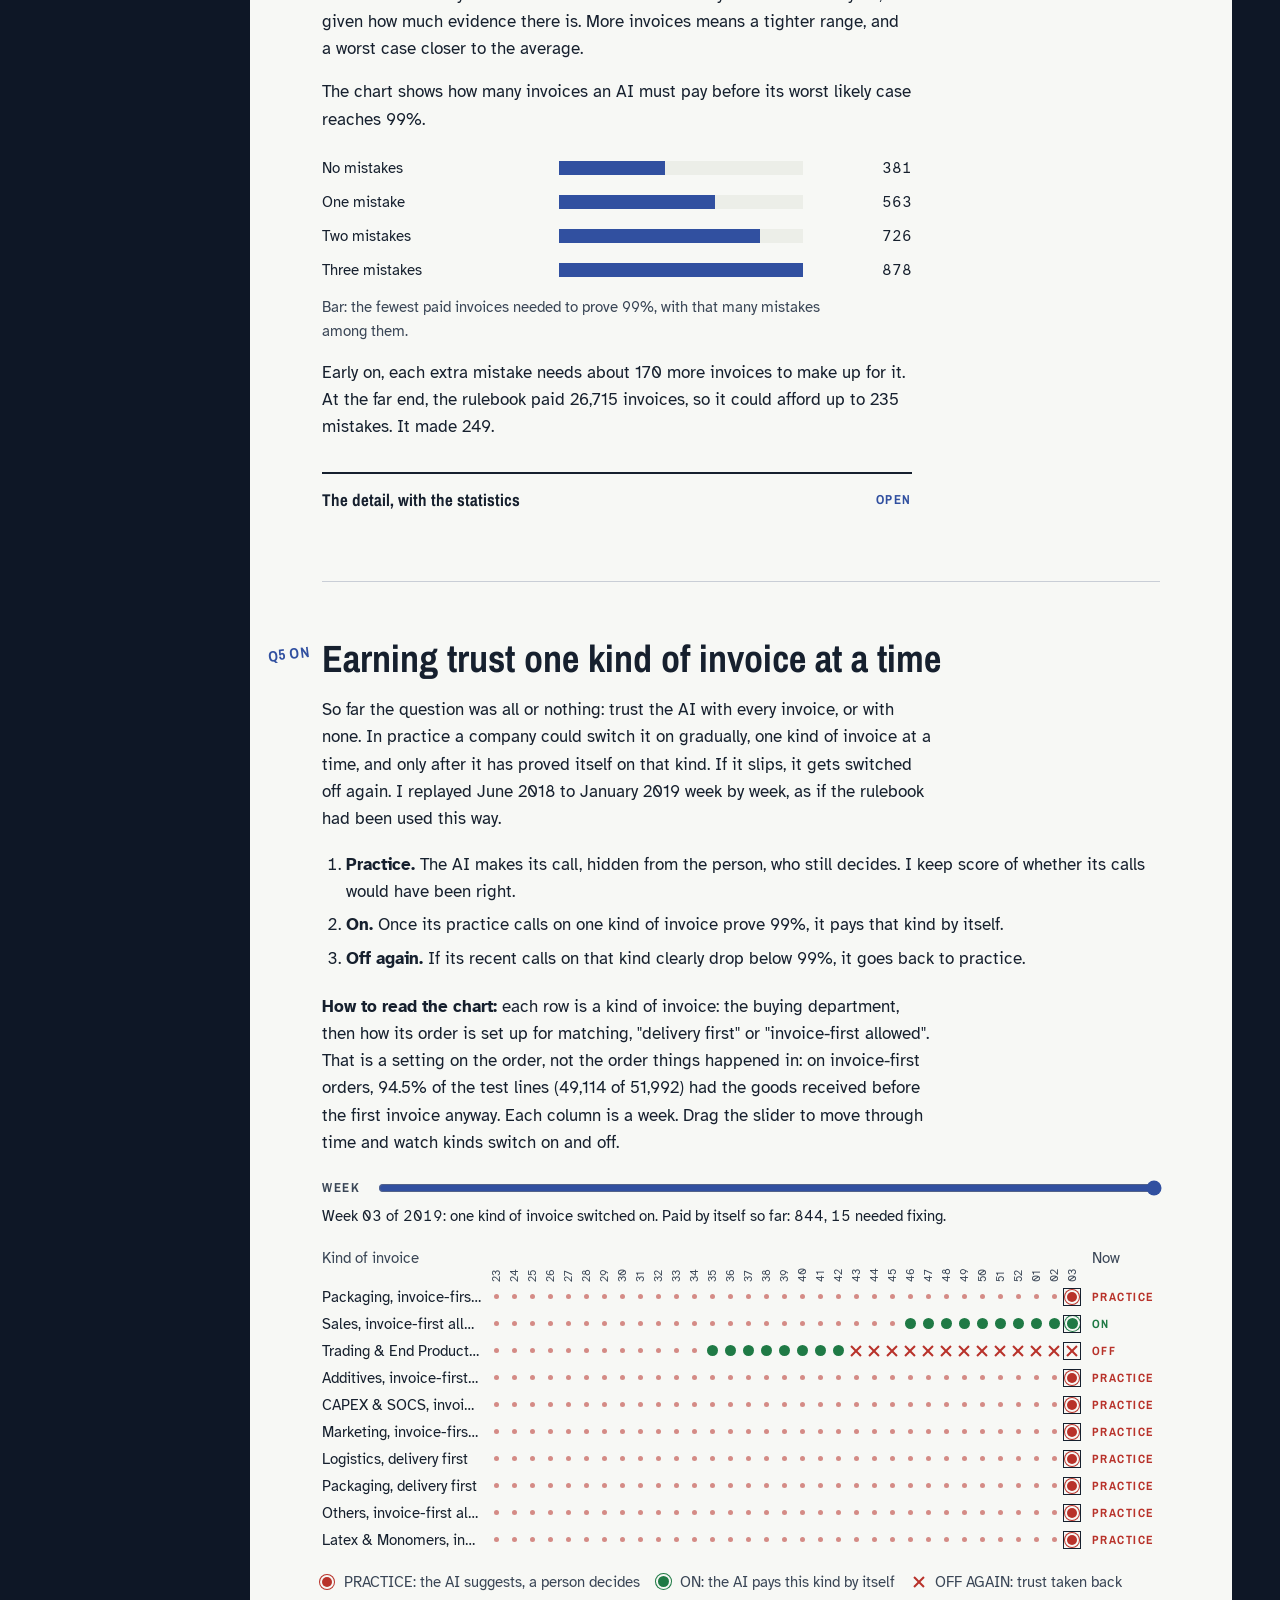
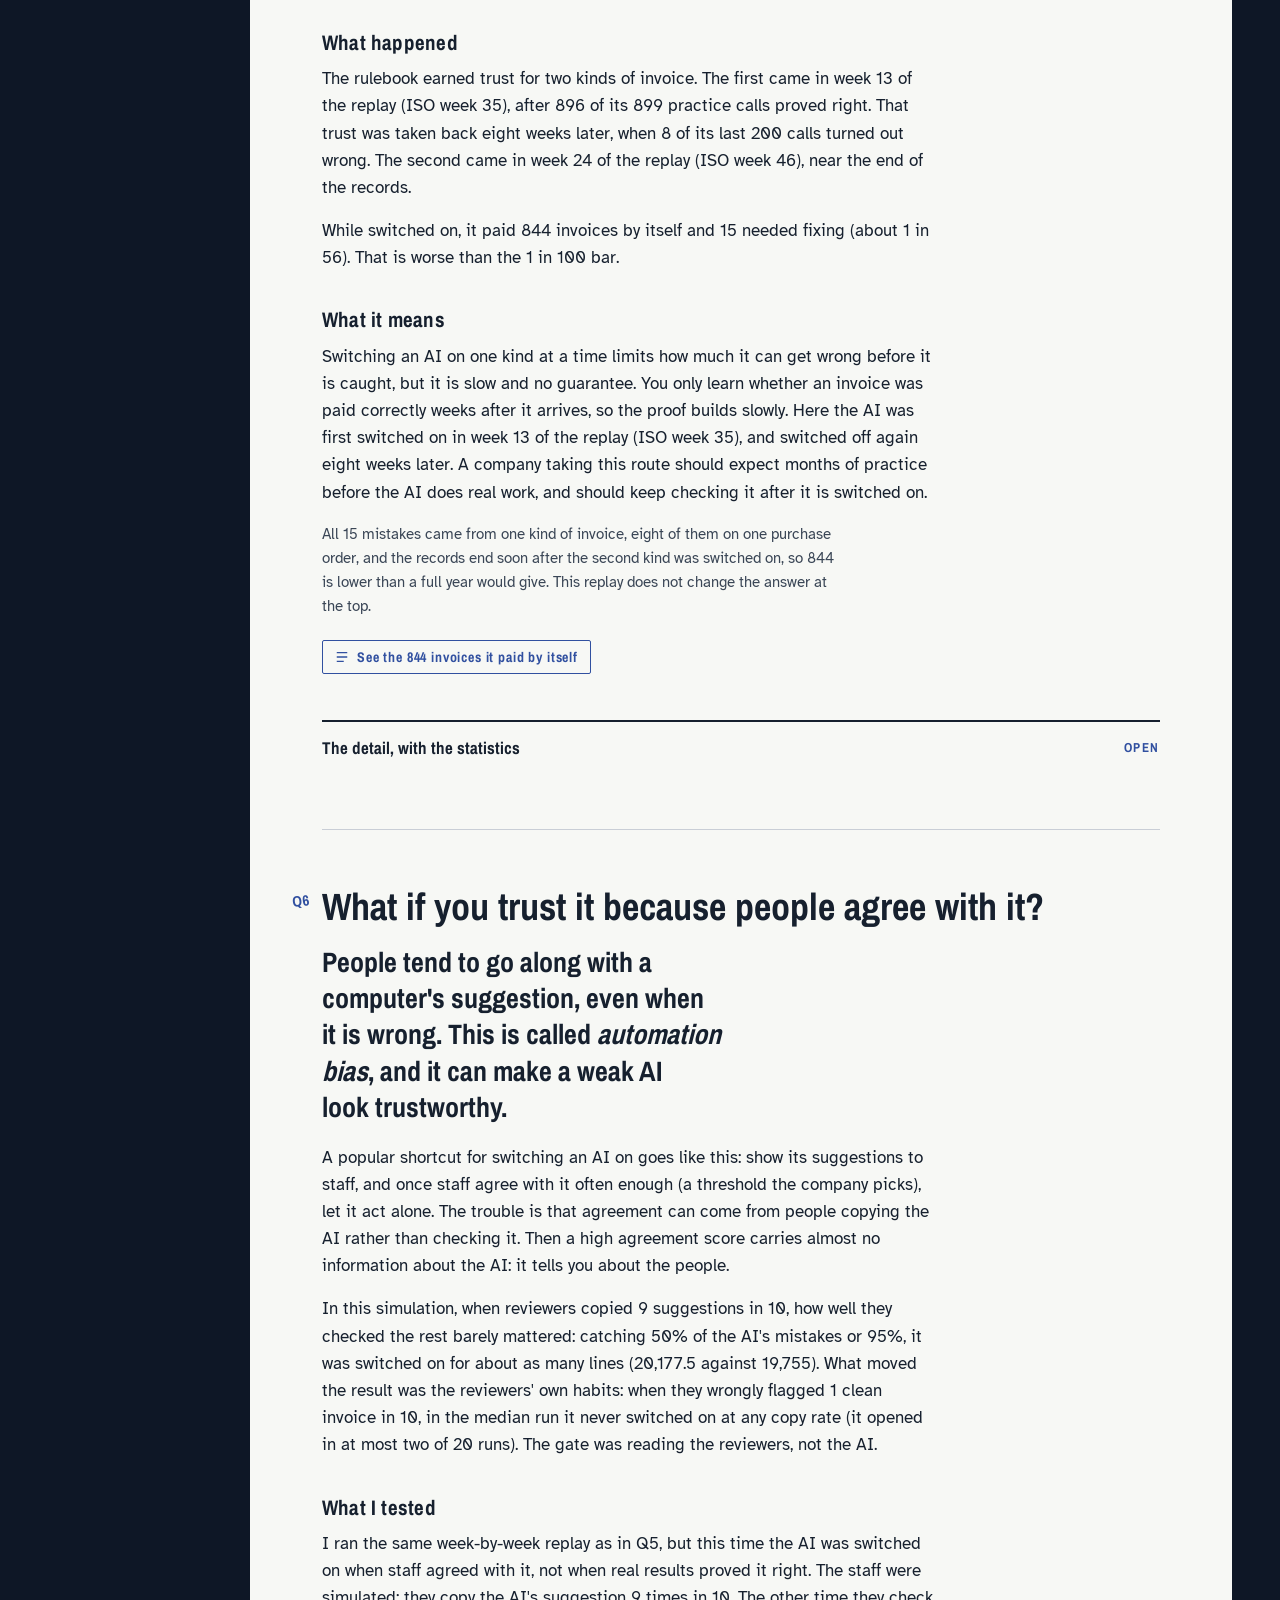
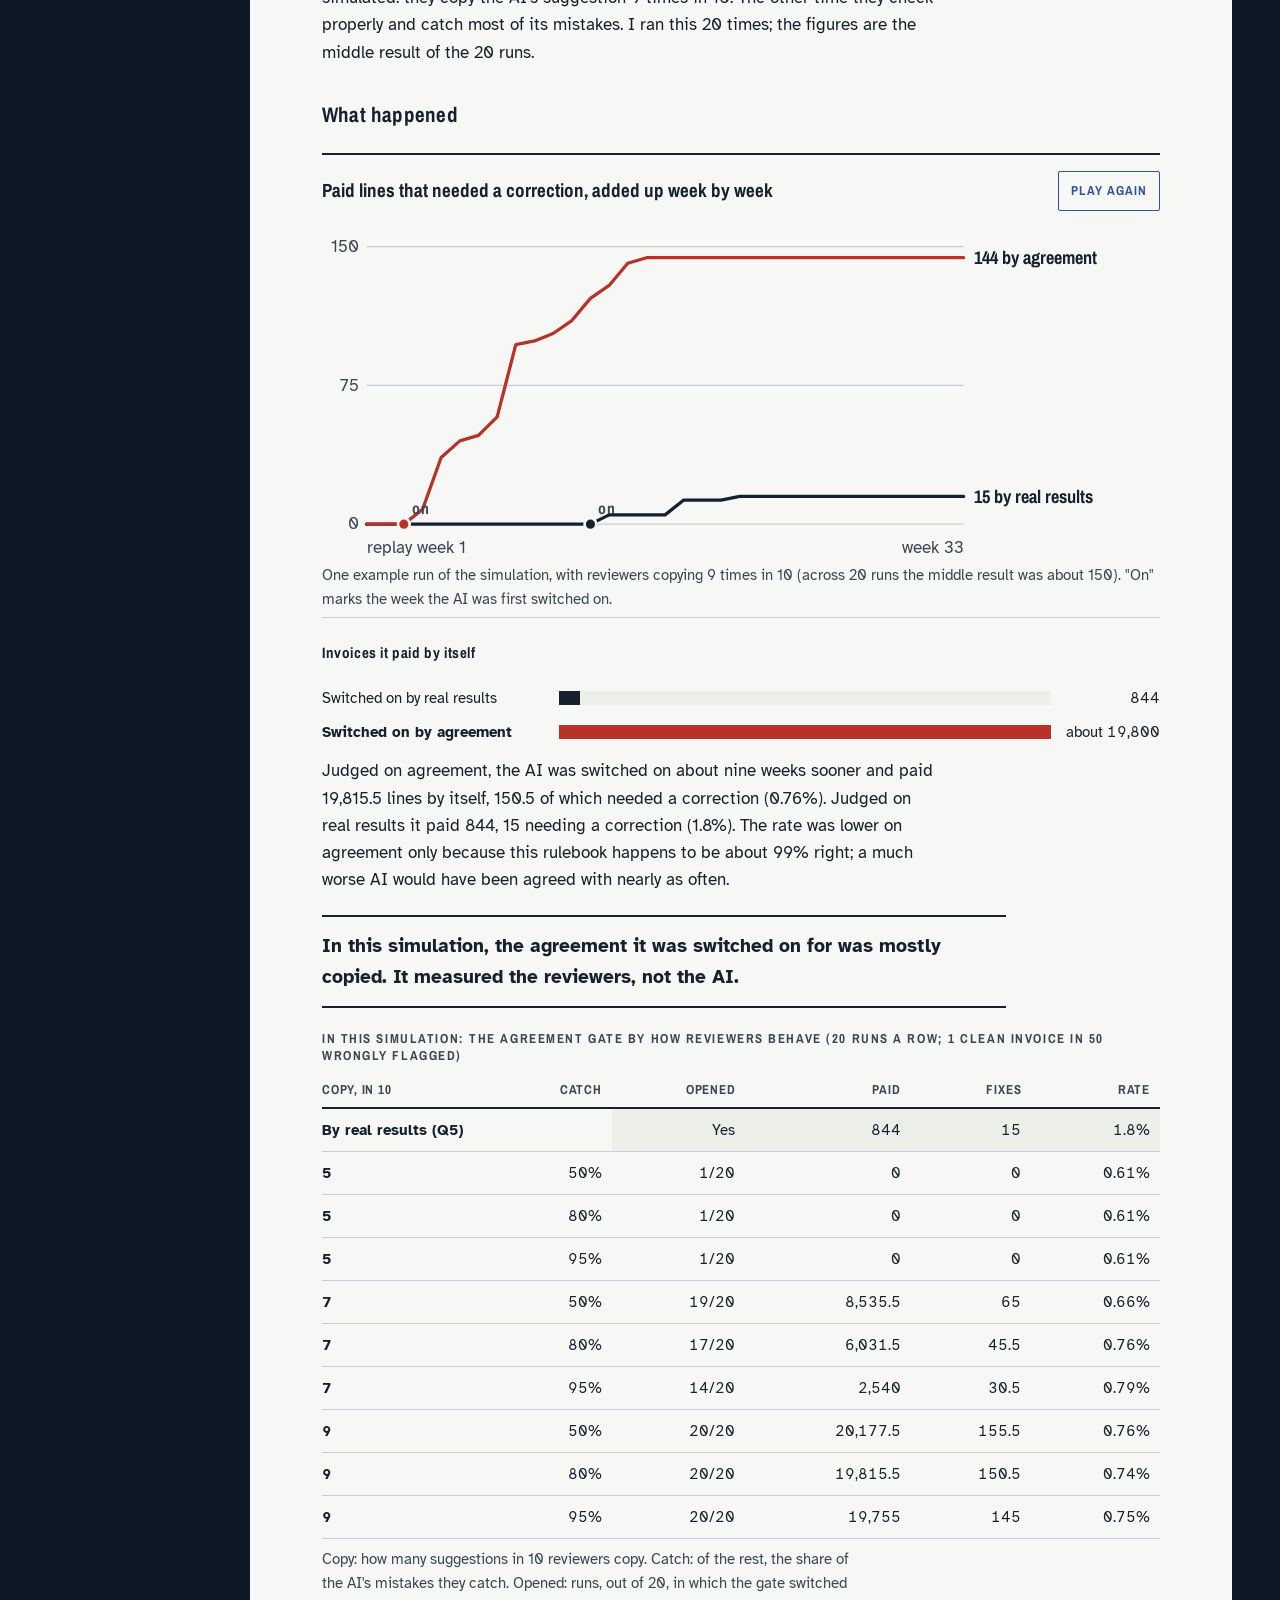
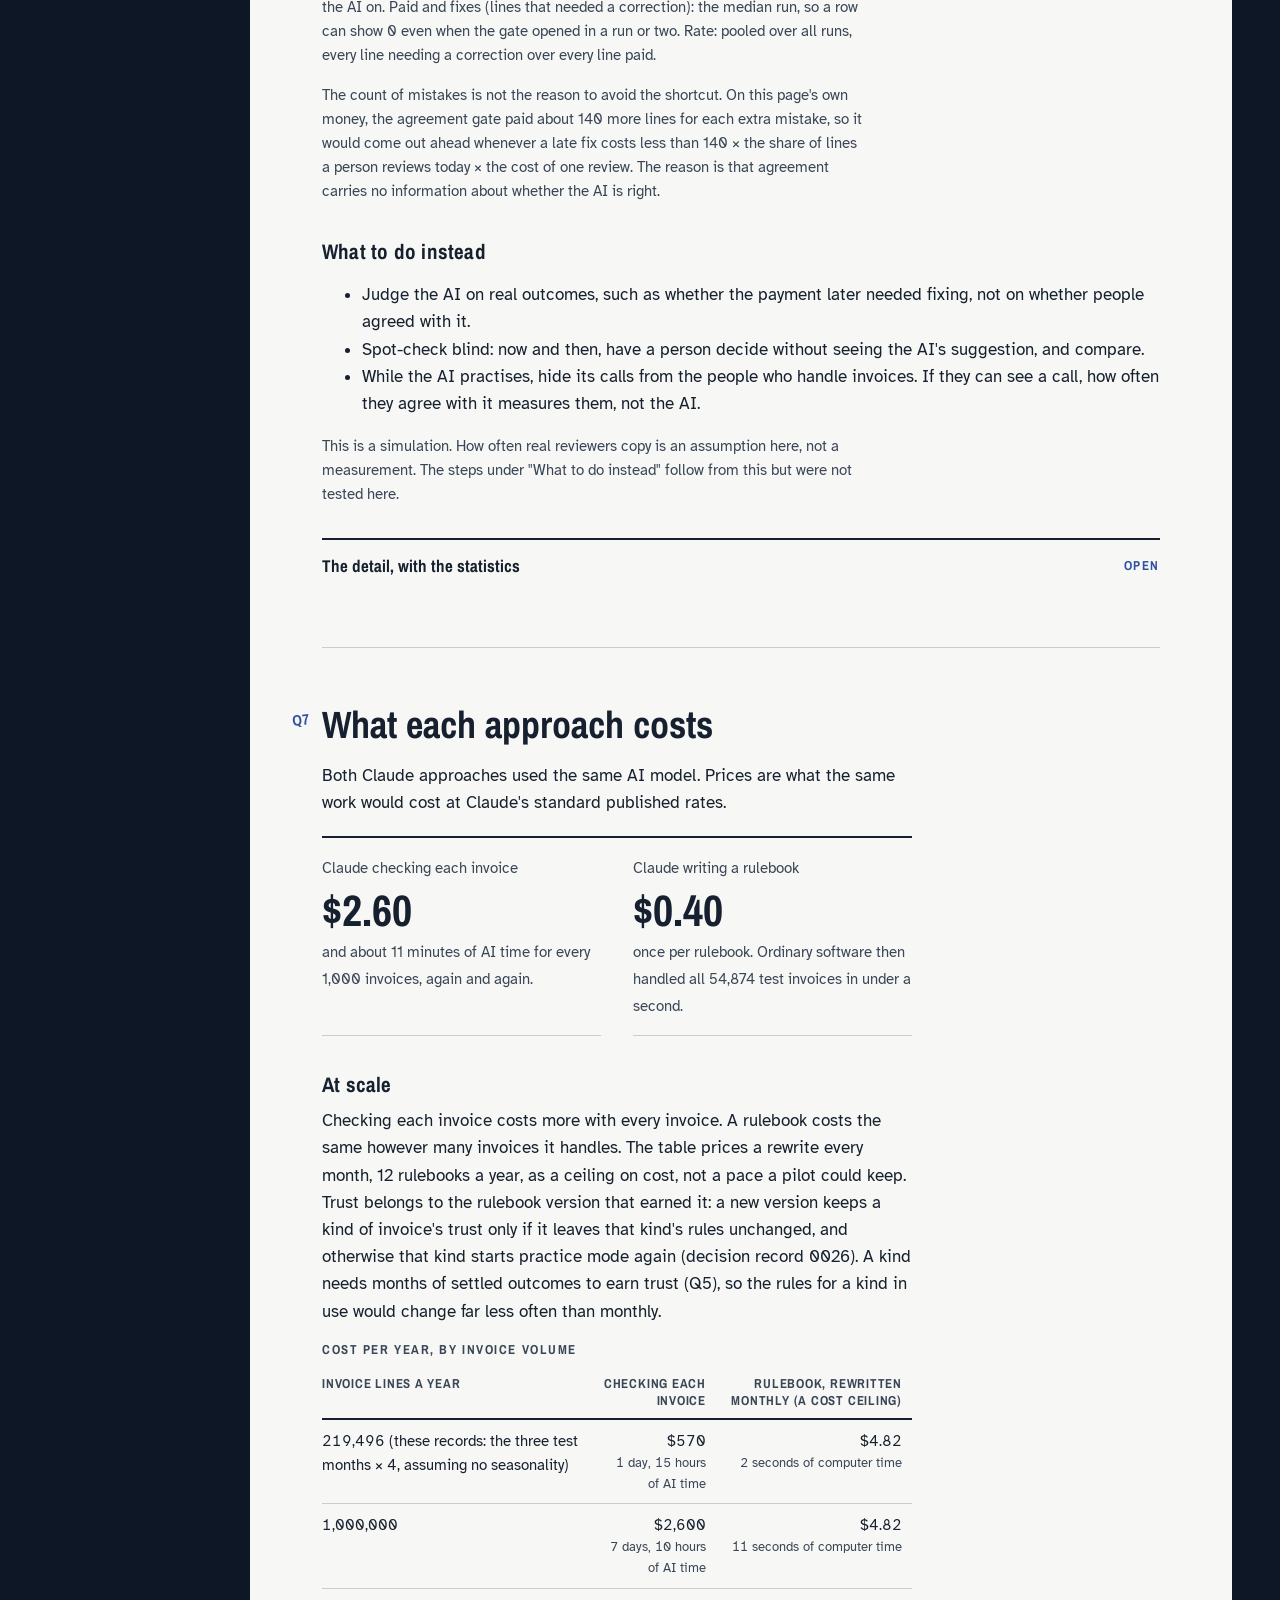
==== commit 13abd8fe: "Pilot request: split into the request and an internal business case The request (rfp.html) goes to e" ====
--- a/site/index.html
+++ b/site/index.html
@@ -43,6 +43,7 @@
       <li><a href="#biz"><i class="lamp"></i><span>Q9</span> The business case</a></li>
       <li><a href="#method"><i class="lamp"></i><span>M</span> Method</a></li>
       <li><a href="rfp.html" class="out"><i class="lamp"></i><span>RFP</span> Pilot request &rarr;</a></li>
+      <li><a href="case.html" class="out"><i class="lamp"></i><span>Case</span> Internal case &rarr;</a></li>
     </ol>
   </nav>
 
--- a/site/style.css
+++ b/site/style.css
@@ -360,11 +360,36 @@
 table.scen { min-width: 600px; }
 .blank { display: inline-block; min-width: 7em; border-bottom: 1px dashed var(--ink-2); color: var(--ink-2); font-style: italic; line-height: 1.3; }
 @media print {
-  .bar, .cues, .skip, .theme, .drawer { display: none !important; }
+  /* Paper is always light: the light tokens win over a dark theme or a dark system setting. */
+  :root, :root[data-theme], :root:not([data-theme="light"]) {
+    --paper: #fff; --ink: #16202e; --ink-2: #3a4656; --rule: #c9ced6; --wash: #eceee8;
+    --pencil: #3150a0; --standby: #b8322a; --go: #1f7a45; --cut: #b8322a; --unlit: #c3c8cf; --sel: #cfd9f2;
+    color-scheme: light;
+  }
+  * { -webkit-print-color-adjust: exact; print-color-adjust: exact; }
+  .bar, .cues, .skip, .theme, .drawer, .replay { display: none !important; }
   body, .script { background: #fff !important; color: #000 !important; }
   .tablewrap { overflow: visible; }
-  table.rfp { min-width: 0; }
+  table.rfp, table.raci, table.scen, table.keys, table.how { min-width: 0; }
   section { break-inside: avoid-page; }
+  /* Every fold prints open (app.js also opens them on beforeprint). */
+  details::details-content { content-visibility: visible; display: block; }
+  summary::after { content: none !important; }
+  /* Inputs print as their values, not as boxes. */
+  input, select { border: 0 !important; background: none !important; appearance: none; -webkit-appearance: none; padding: 0; font-weight: 700; color: #000; }
+  input[type="range"] { display: none; }
+  /* Charts that animate in print in their finished state. */
+  .journey.ready .dots i, .race.ready .end, .race.ready .mk, .race.ready .mk-t { opacity: 1 !important; transform: none !important; }
+}
+/* Phone: long requirement and risk tables stack each row as a card, labelled by its column. */
+@media screen and (max-width: 600px) {
+  table.cards, table.cards tbody, table.cards tr, table.cards th, table.cards td { display: block; width: auto; }
+  table.cards { min-width: 0; }
+  table.cards caption { display: block; }
+  table.cards thead { position: absolute; width: 1px; height: 1px; overflow: hidden; clip-path: inset(50%); white-space: nowrap; }
+  table.cards tr { border-top: 1px solid var(--rule); padding: 10px 0; }
+  table.cards tbody th, table.cards td { border: 0; padding: 2px 0; text-align: left; }
+  table.cards td[data-label]::before { content: attr(data-label) ": "; font: 700 12px var(--display); letter-spacing: .08em; text-transform: uppercase; color: var(--ink-2); }
 }
 .warn { font-weight: 700; color: var(--standby); margin: 12px 0 0; }
 .warn:empty { display: none; }
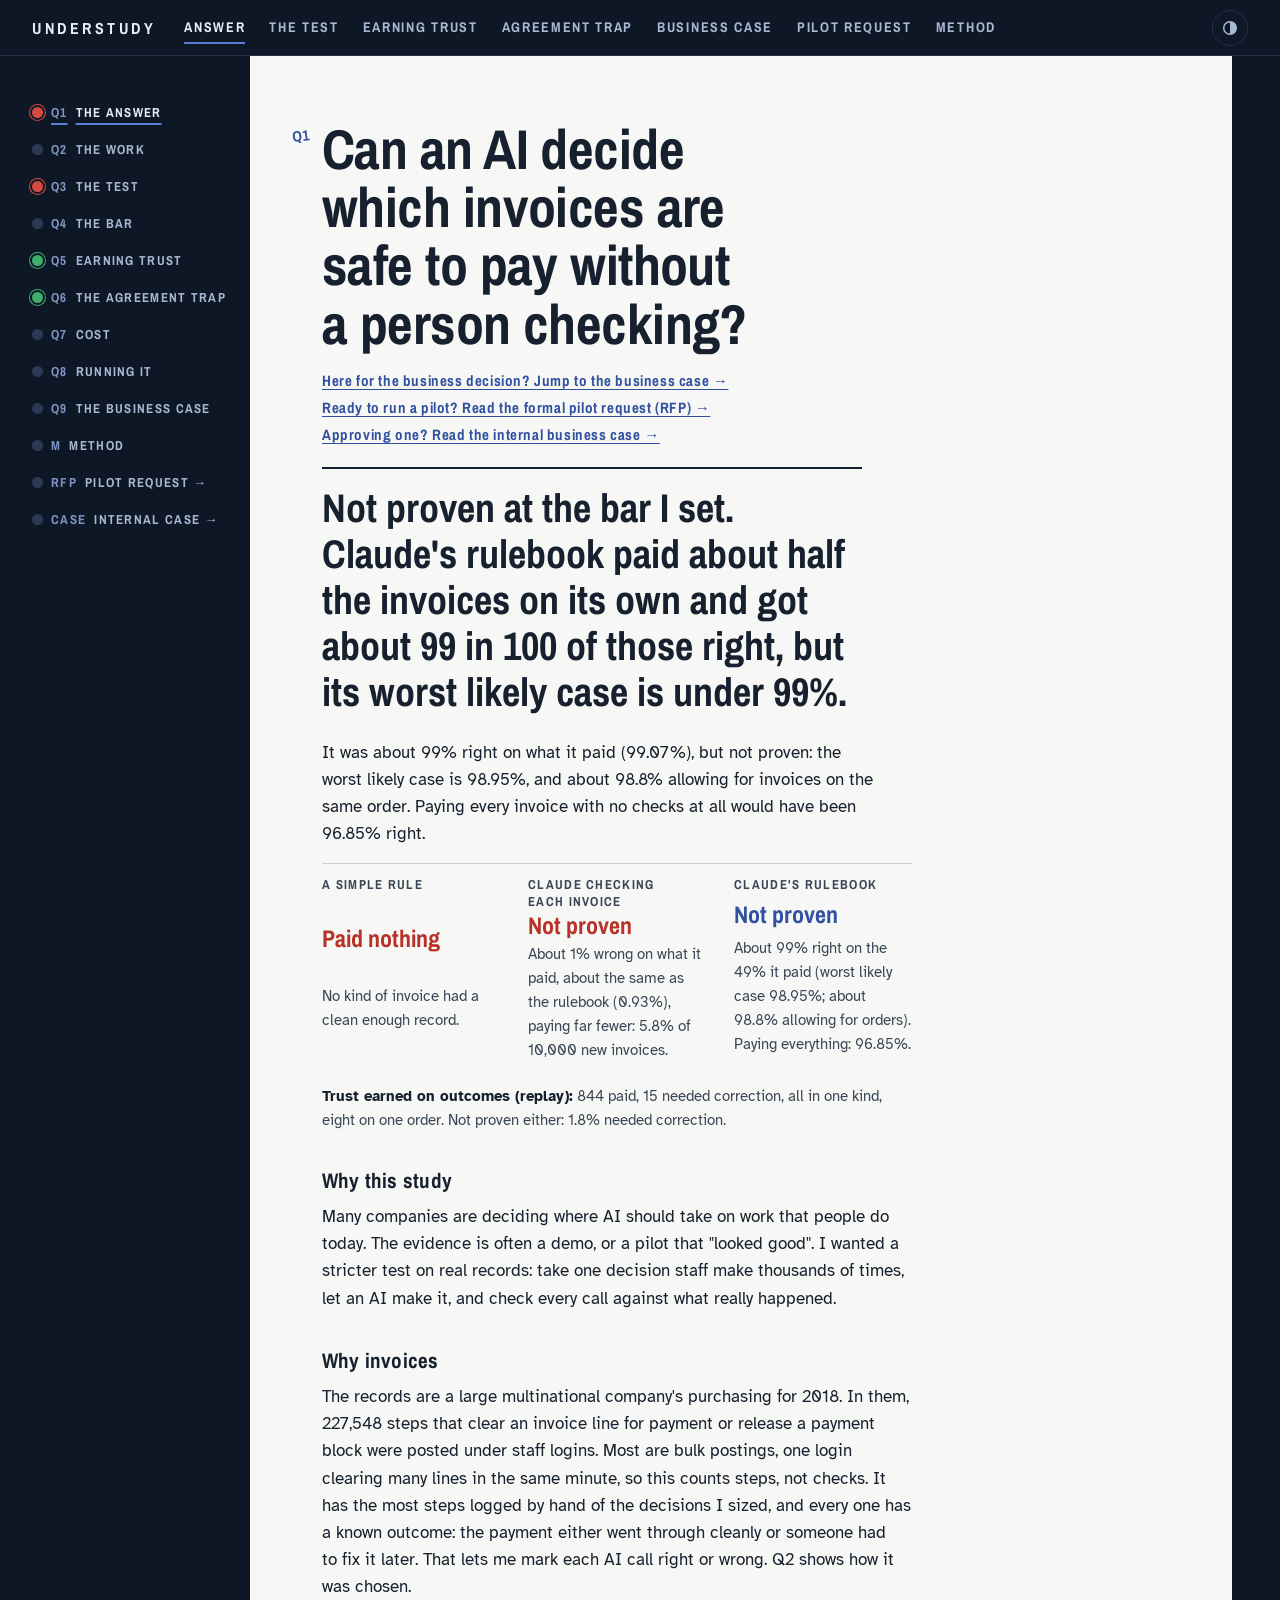
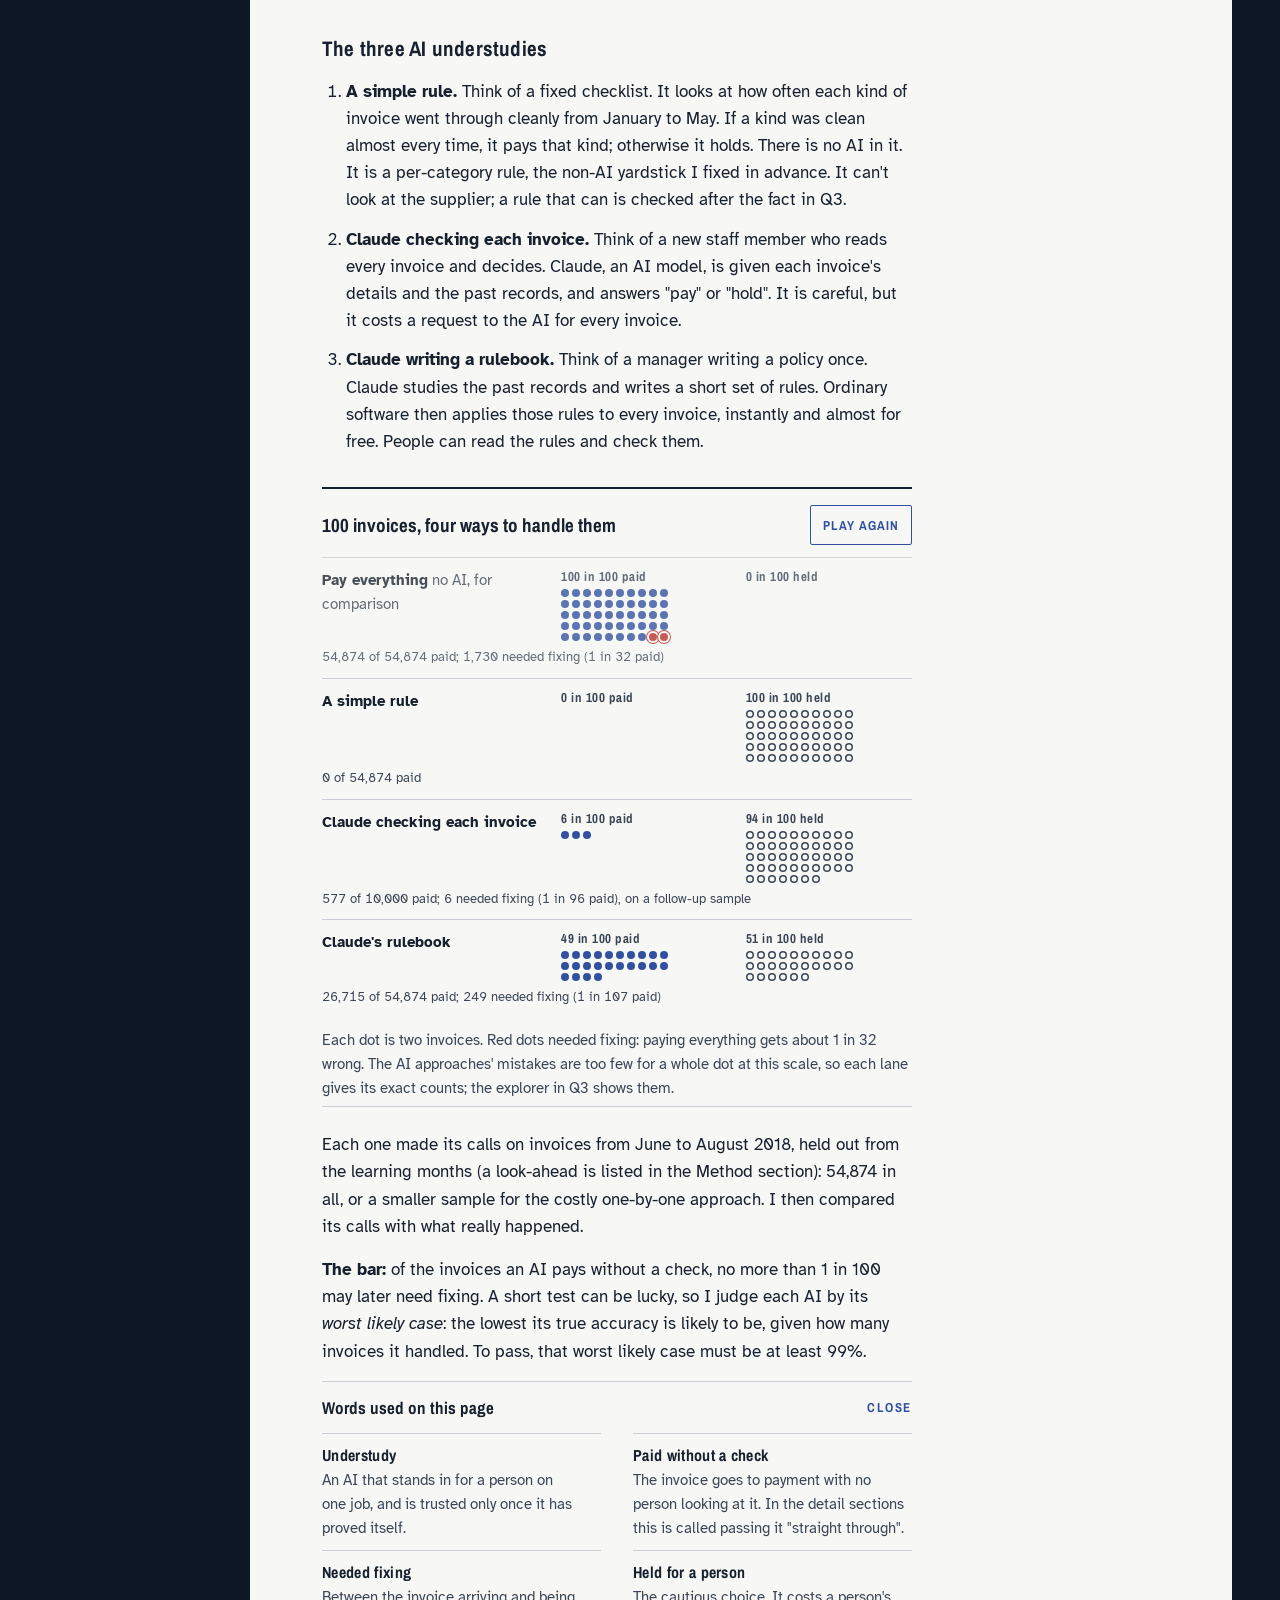
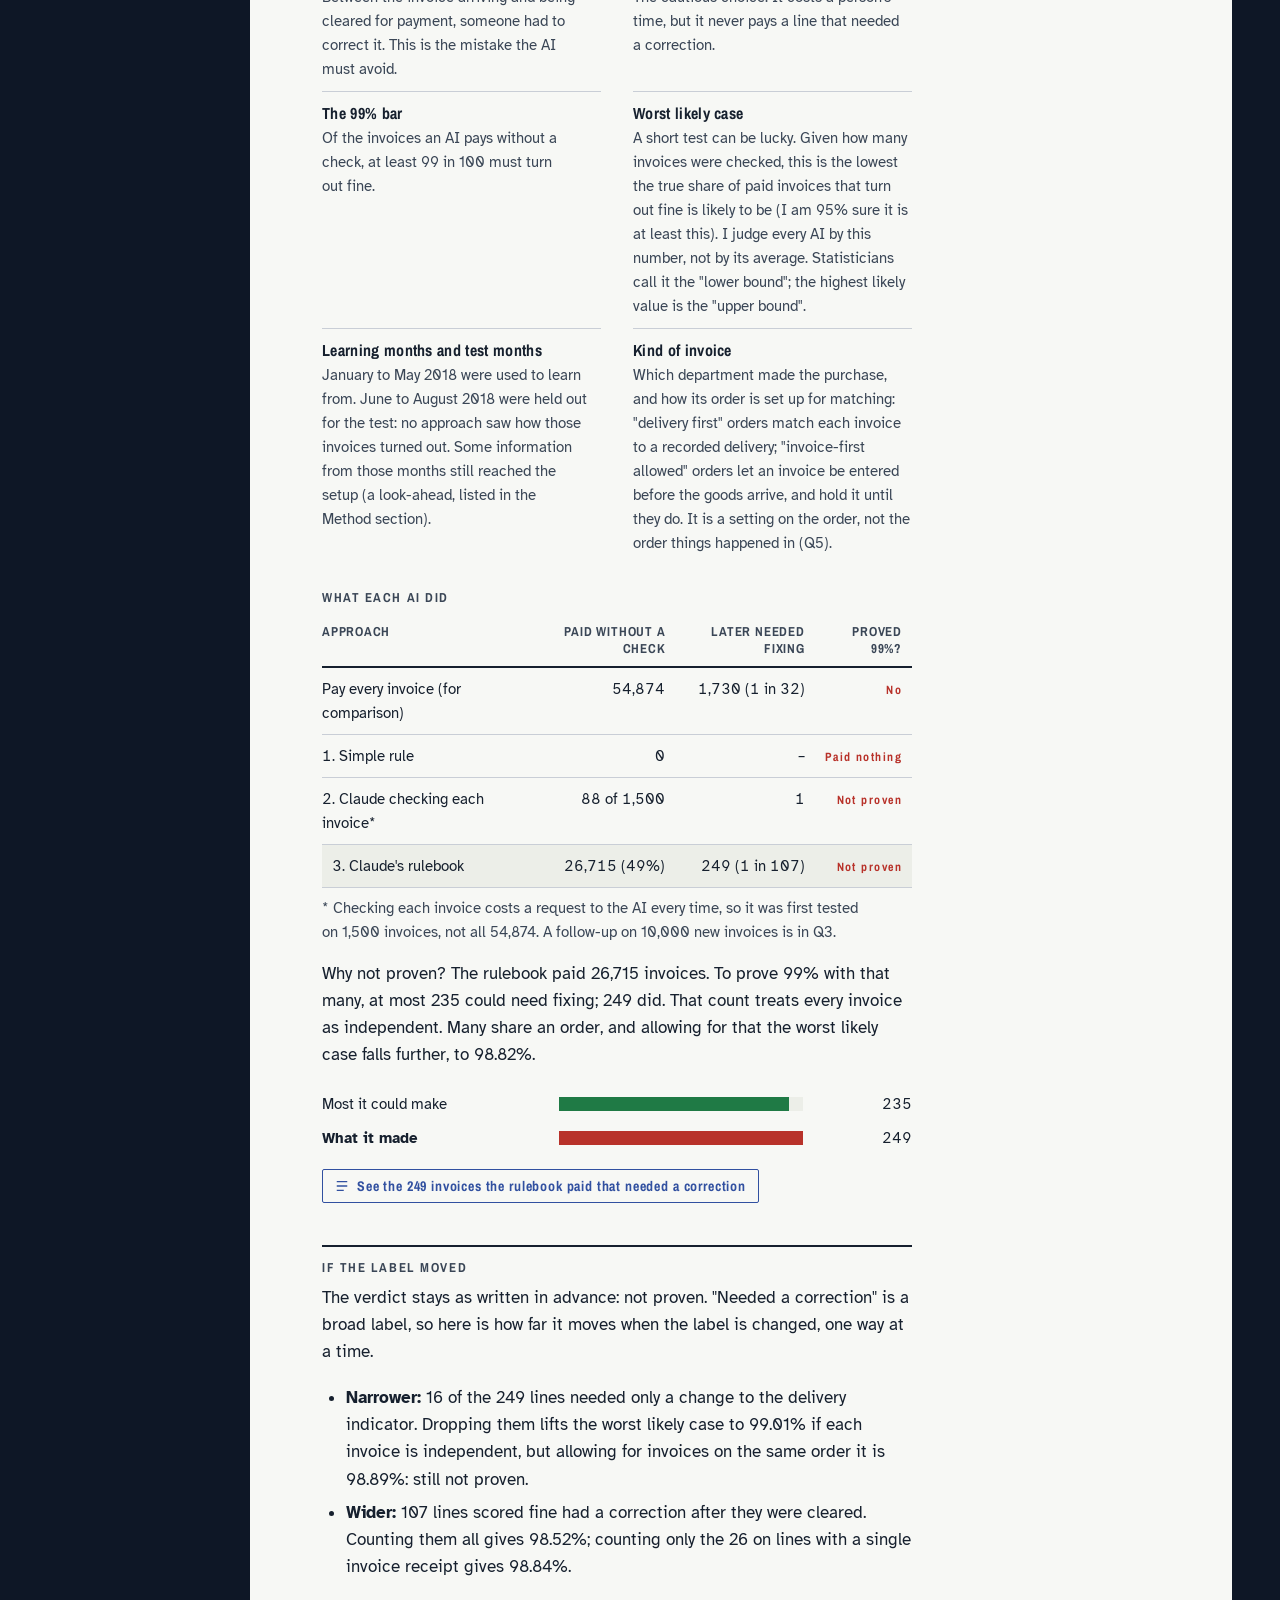
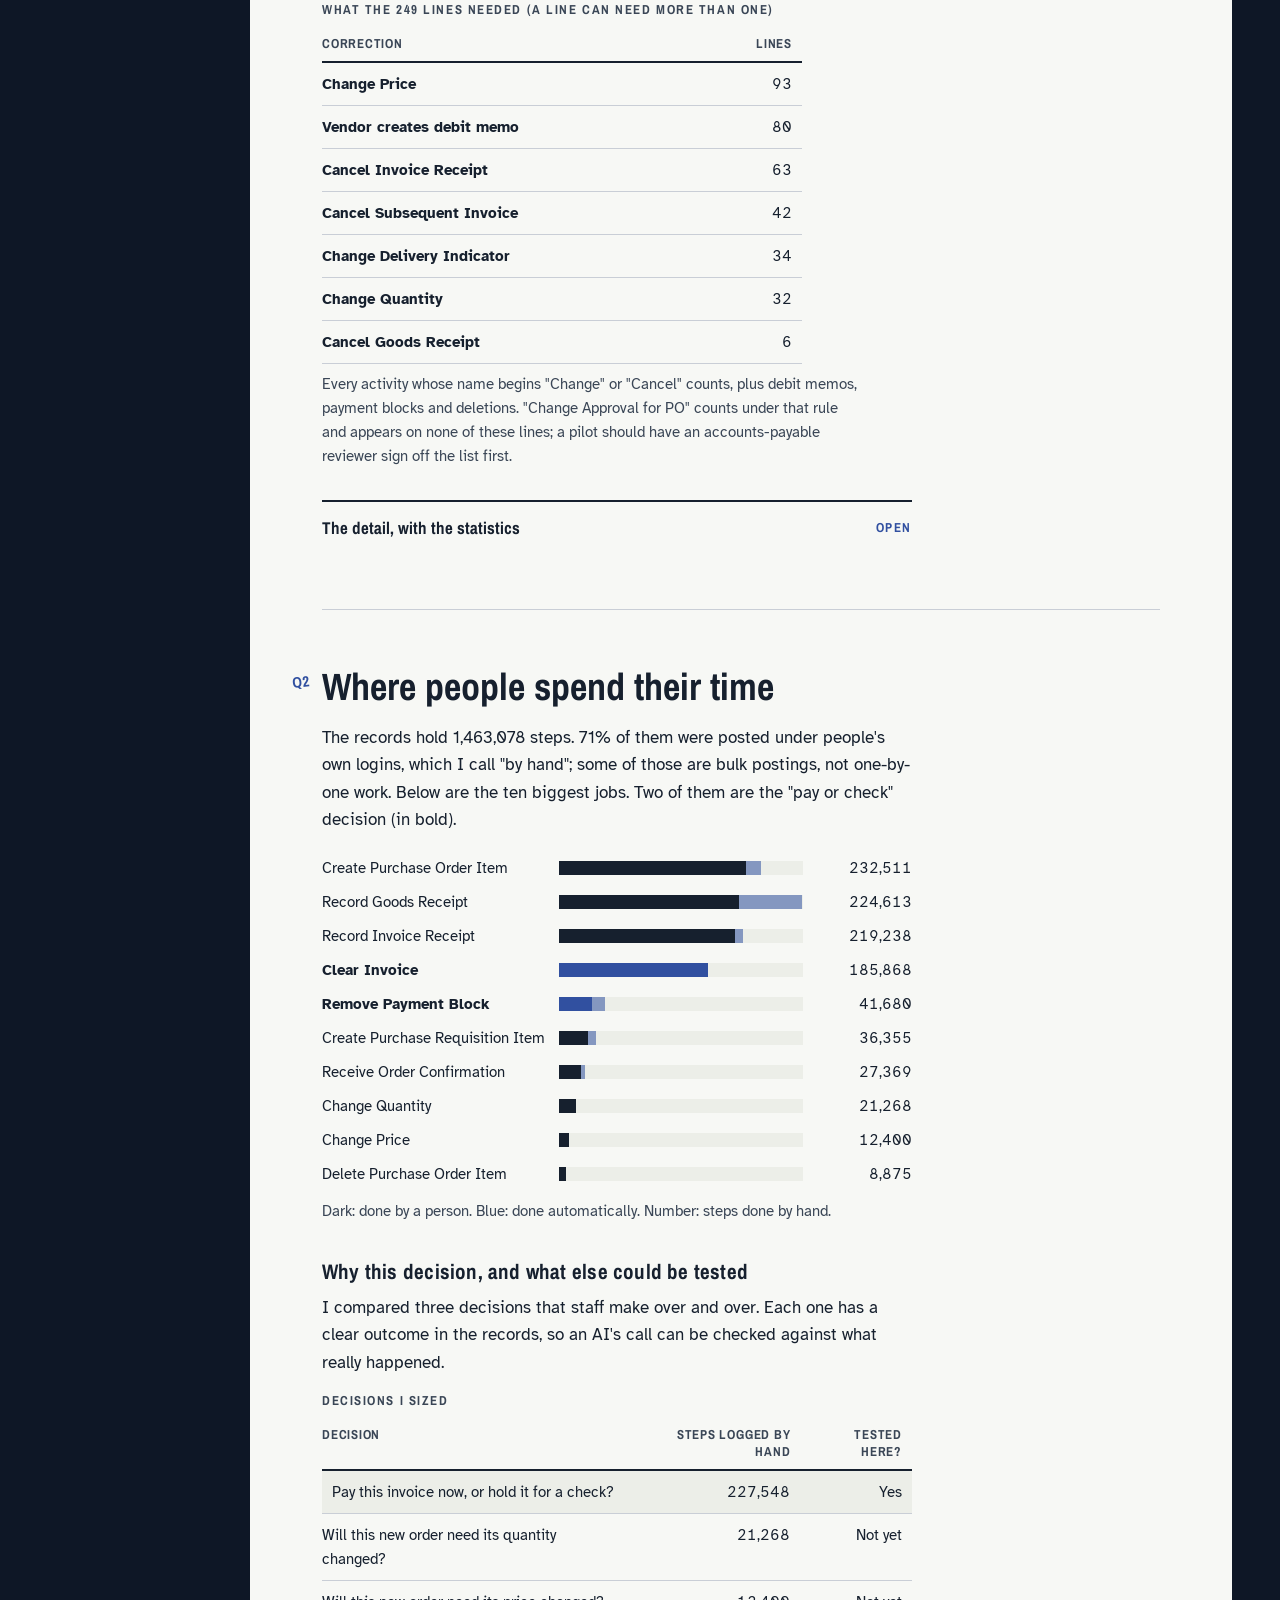
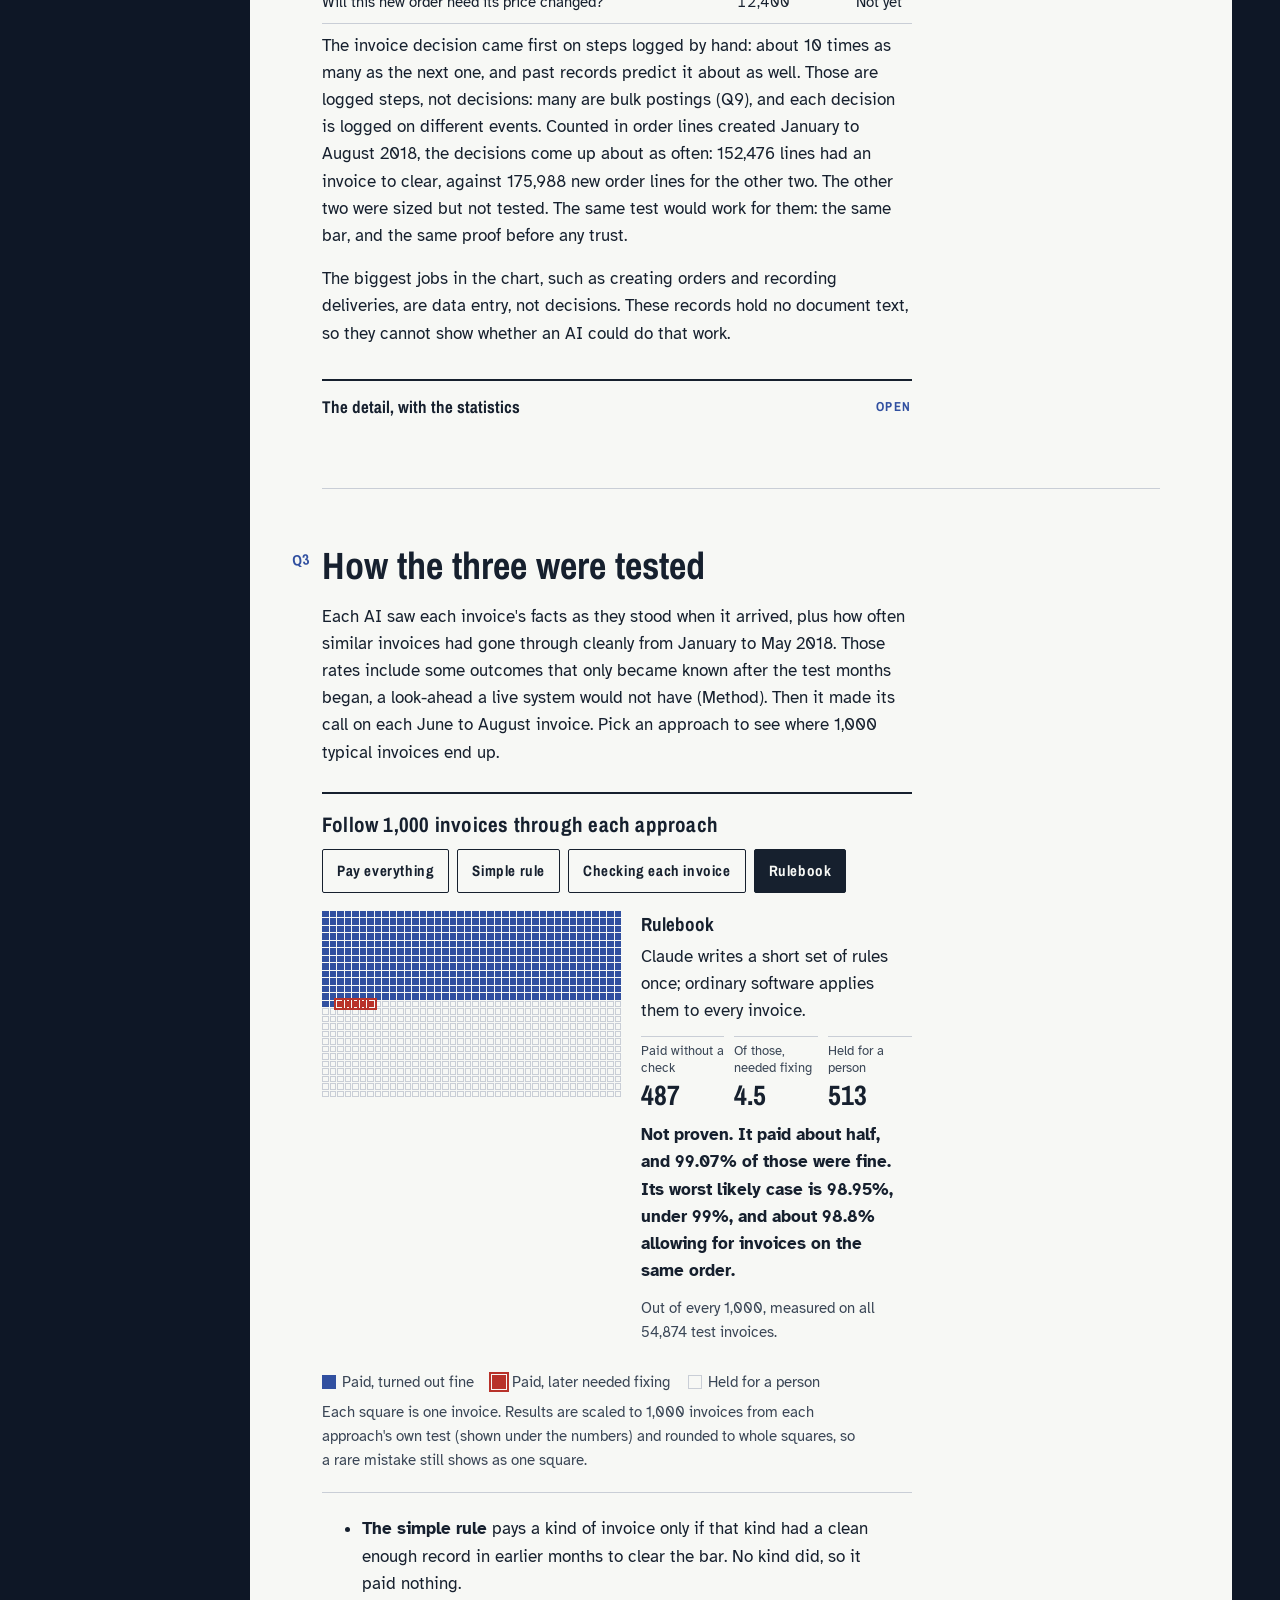
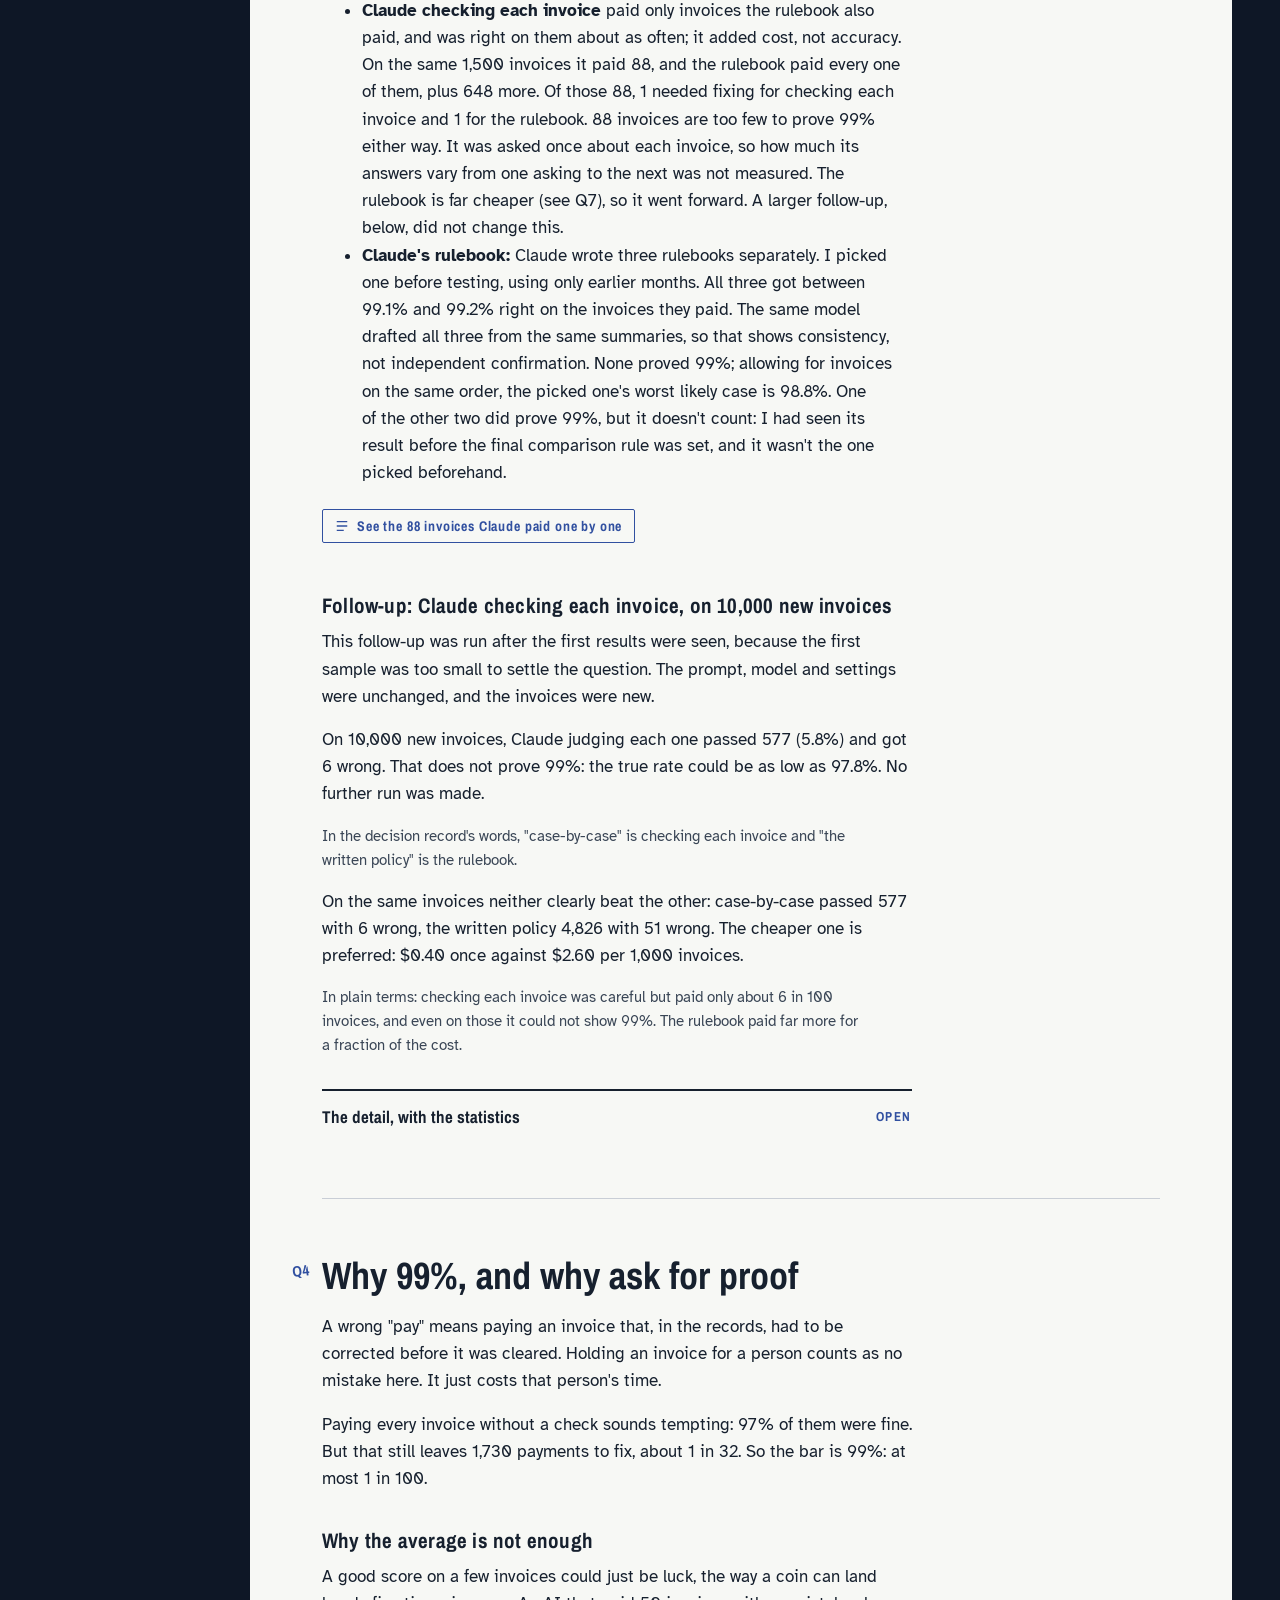
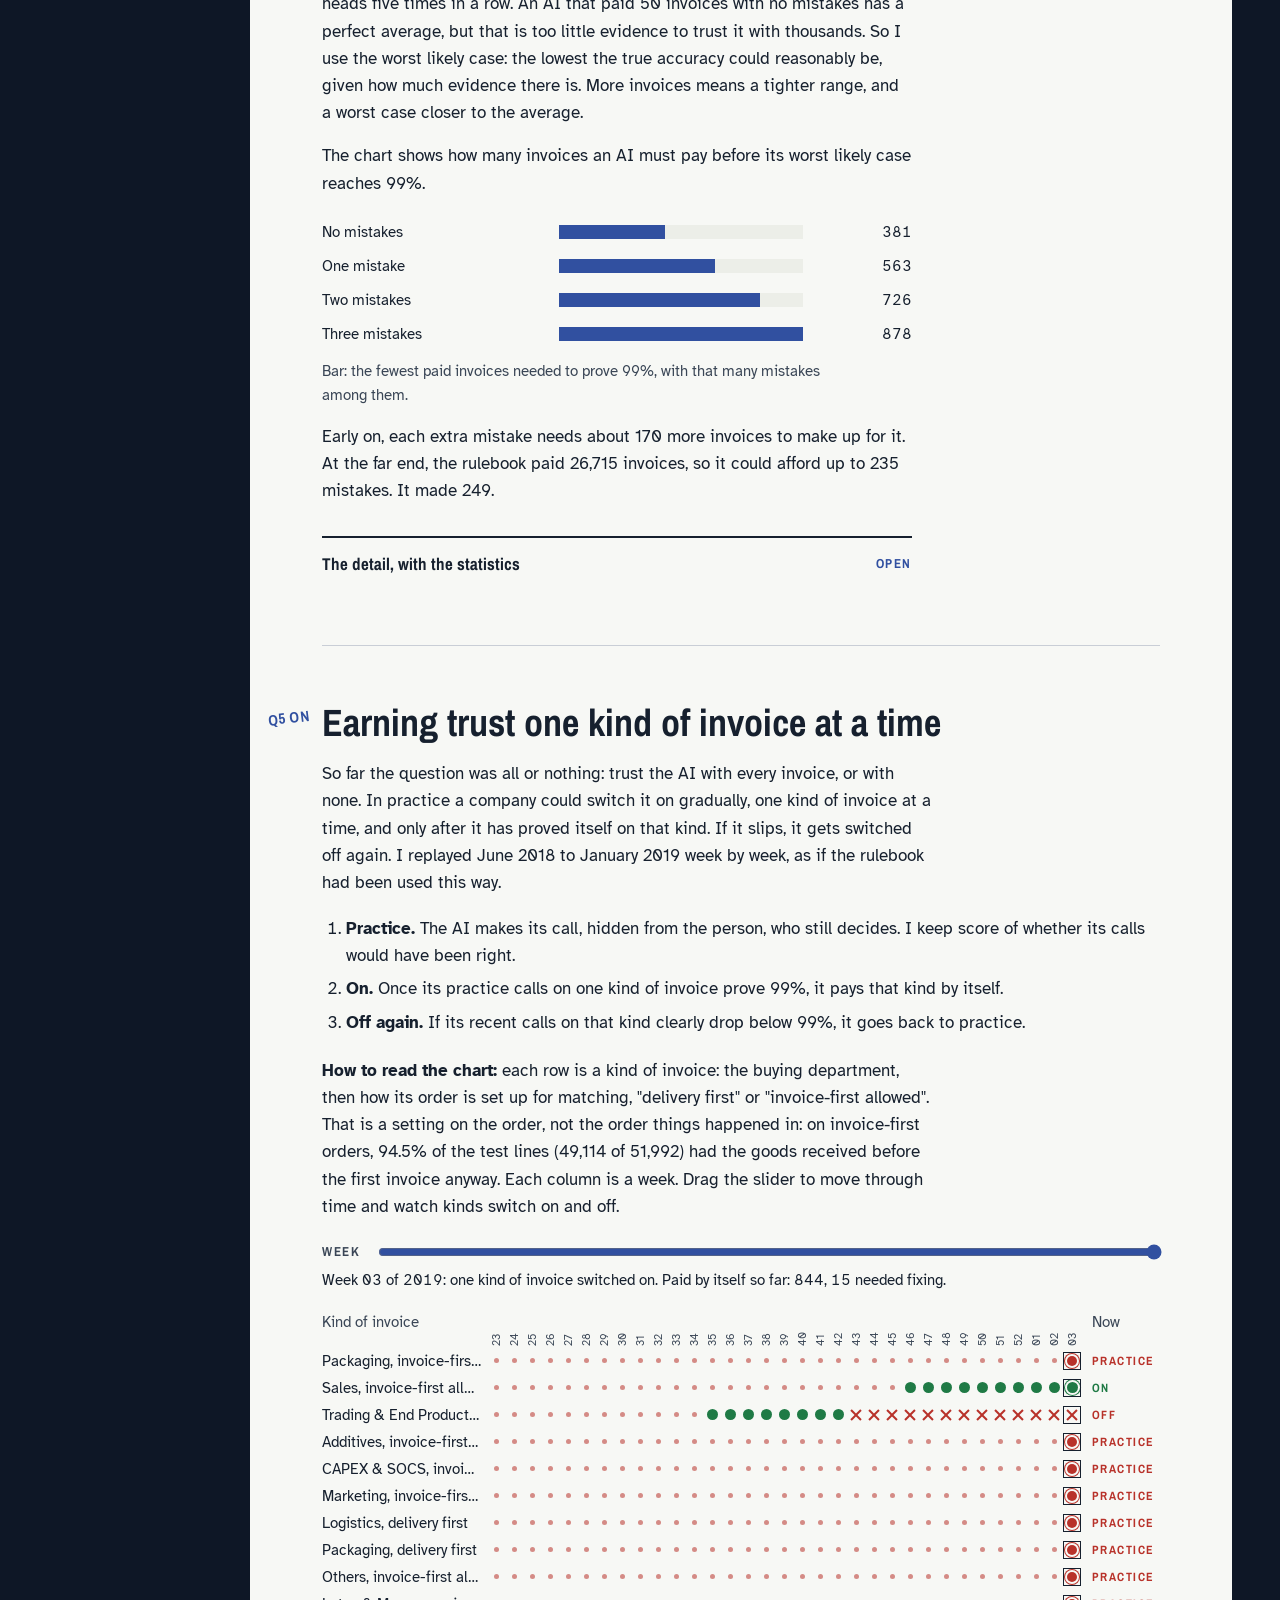
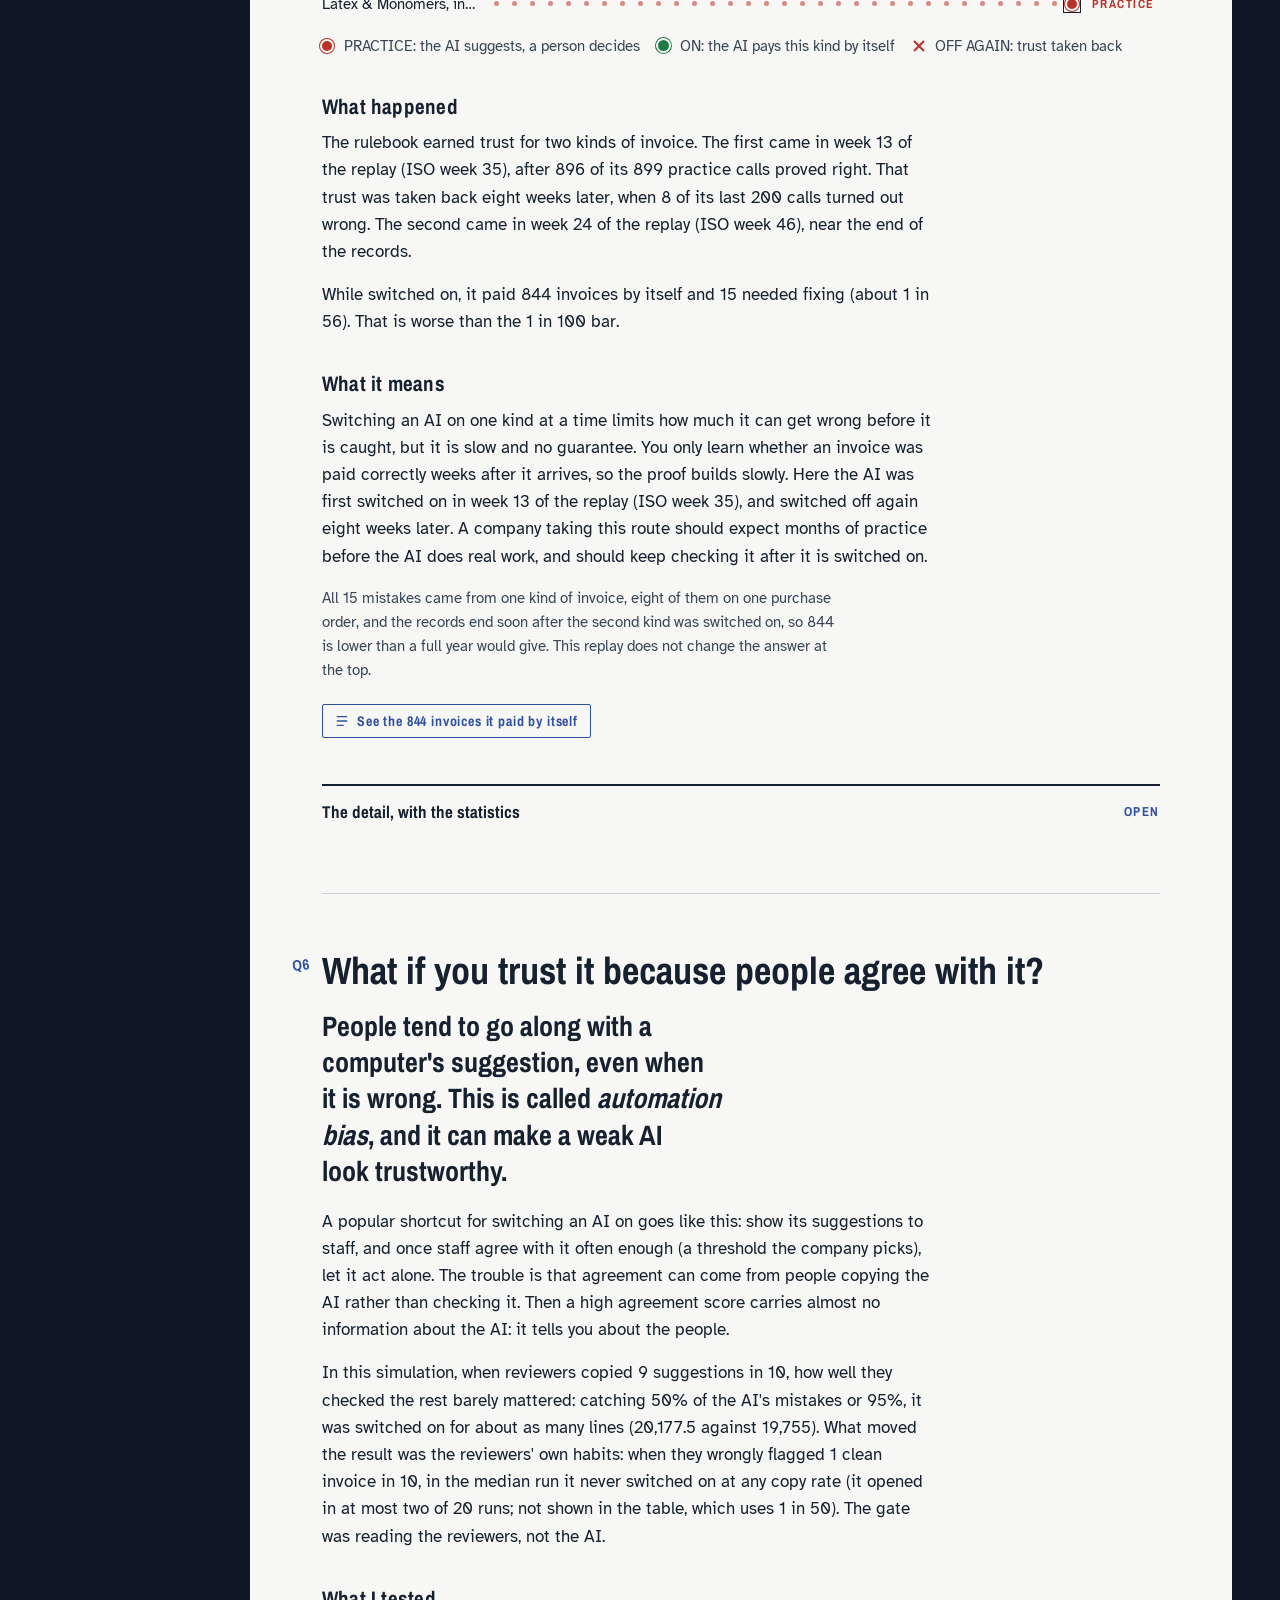
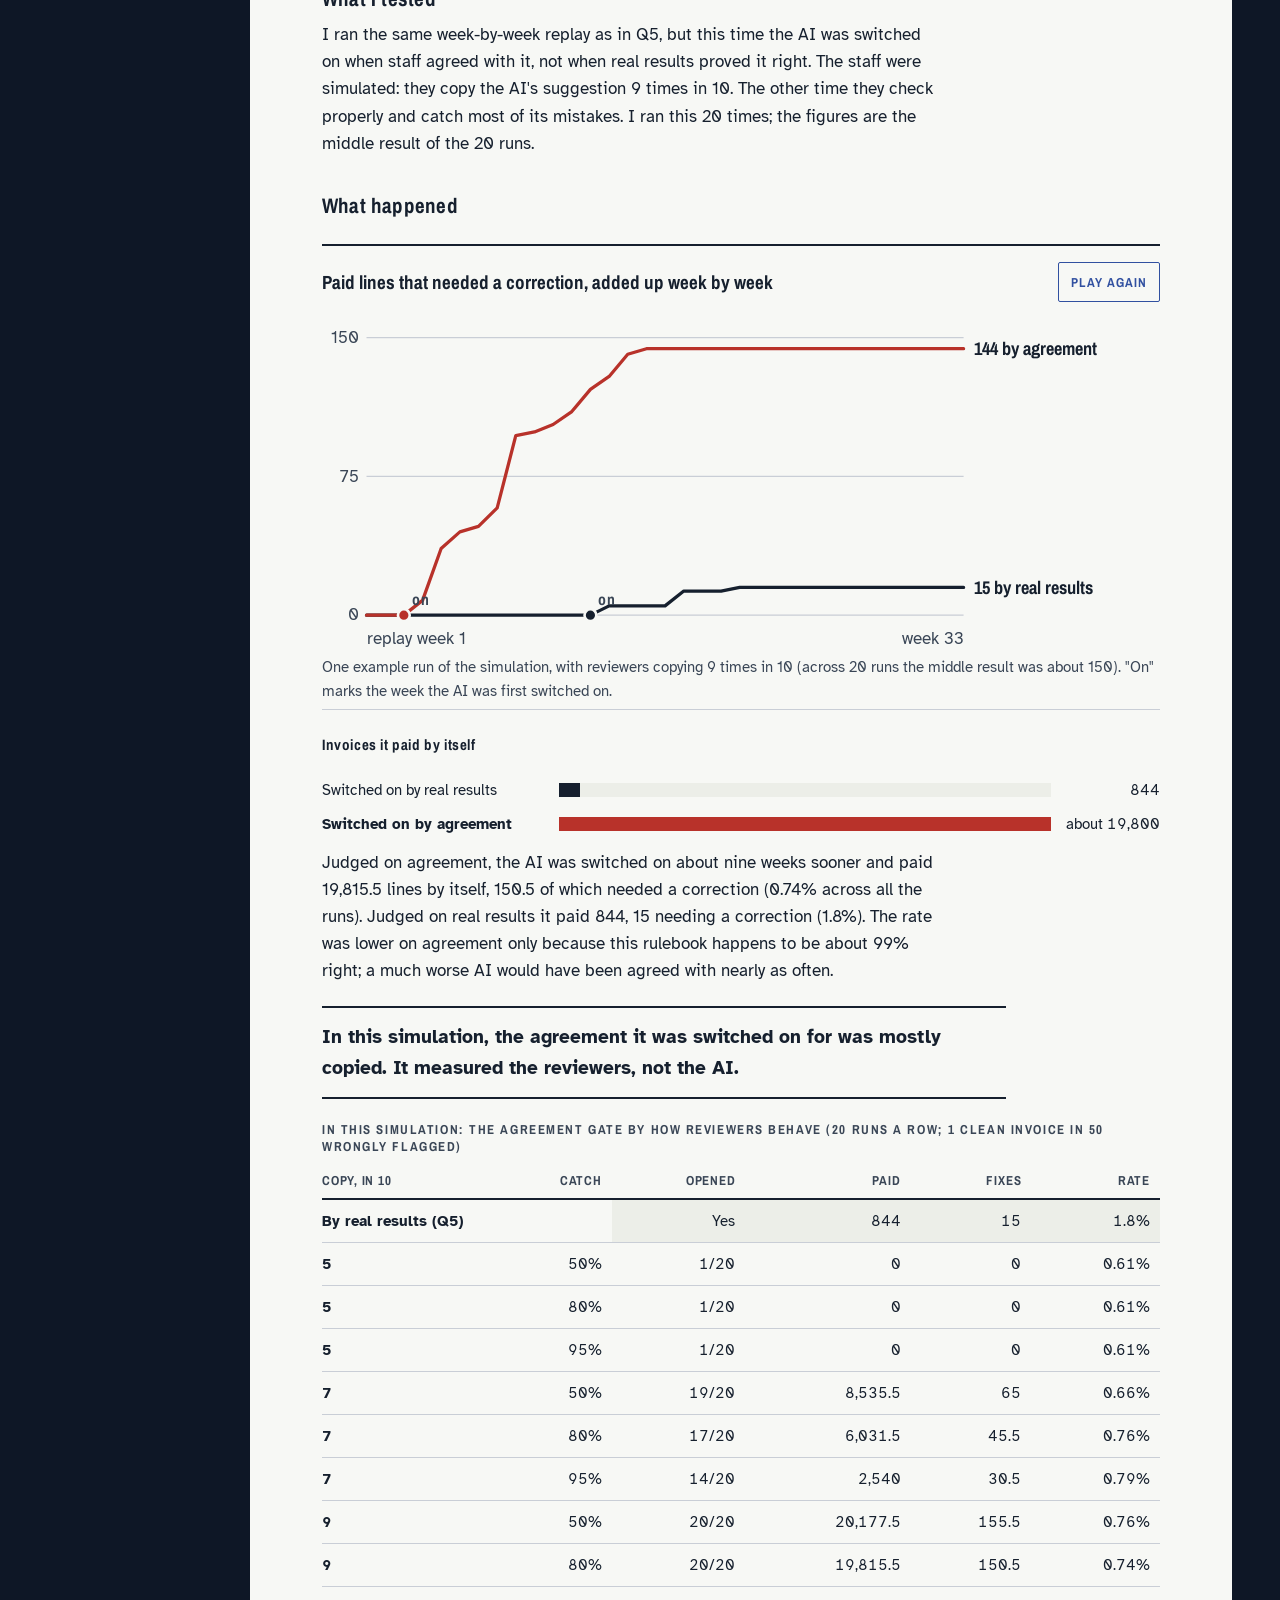
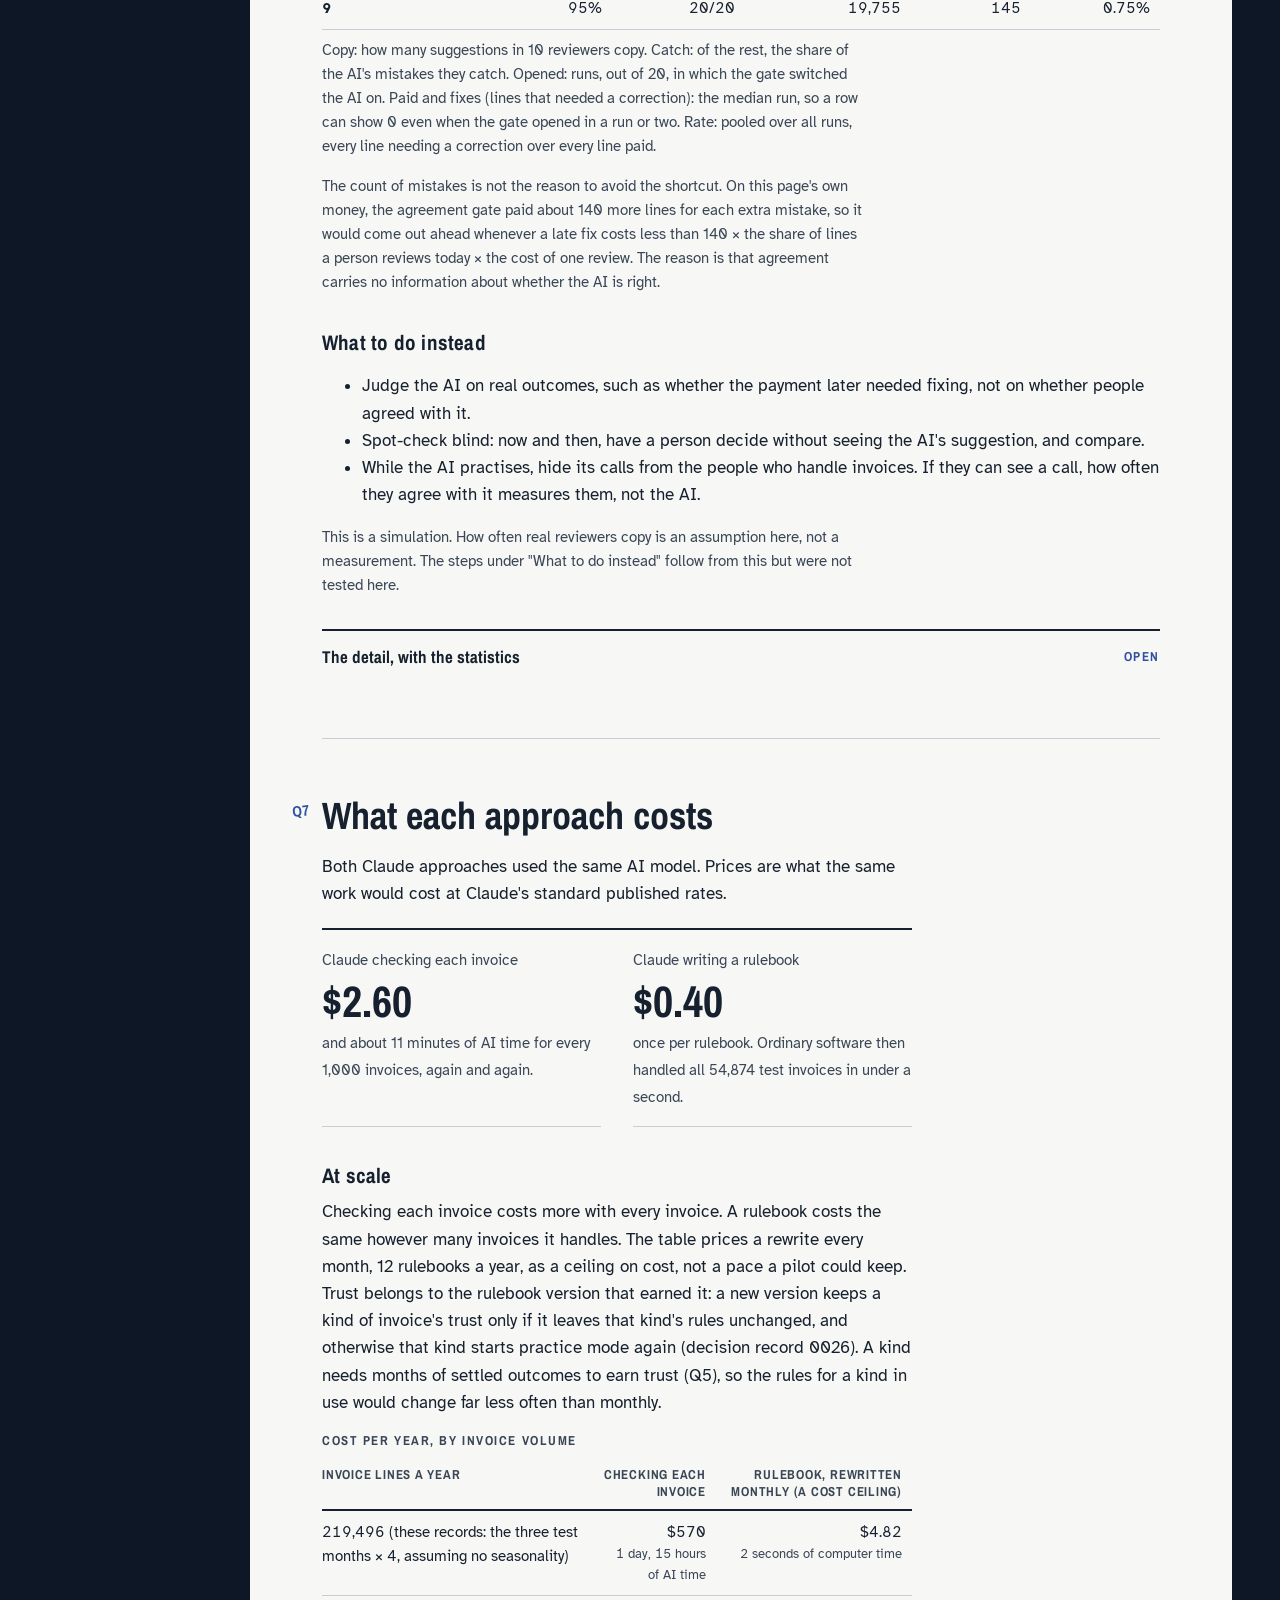
==== commit 657618d7: "Footer: the code is public under MIT, with a link to the repository Co-Authored-By: Claude Opus 5.5 " ====
--- a/site/index.html
+++ b/site/index.html
@@ -7,7 +7,7 @@
 <meta name="description" content="Three approaches tested on real company invoices: which ones can be paid without a person checking, and how do you prove it first?">
 <meta property="og:type" content="article">
 <meta property="og:url" content="https://understudy.gurn3k.com/">
-<meta property="og:title" content="Understudy: can an AI decide which invoices are safe to pay?">
+<meta property="og:title" content="Understudy: can an AI pass invoices straight to payment?">
 <meta property="og:description" content="Three approaches tested on real company invoices: which ones can be paid without a person checking, and how do you prove it first?">
 <meta property="og:image" content="https://understudy.gurn3k.com/og.png">
 <meta property="og:image:width" content="1200">
@@ -52,7 +52,7 @@
       <p class="loading" data-loading>Loading the findings…</p>
       <noscript><p class="loading">This page draws its figures from data with JavaScript. Please enable it.</p></noscript>
     </div>
-    <footer class="end"><span class="money-note">All money values on this page are in US dollars. Invoice values were recorded in euros and are converted at the European Central Bank's average reference rate for 2018; AI costs are at published US-dollar list prices.</span> Data: <a href="https://doi.org/10.4121/uuid:d06aff4b-79f0-45e6-8ec8-e19730c248f1">BPI Challenge 2019</a> by B.F. van Dongen, published by 4TU.ResearchData under <a href="https://creativecommons.org/licenses/by/4.0/">CC BY 4.0</a>. Filtered and aggregated for this analysis; every figure here is derived from that log. The code is in a private repository and is not published. Fonts: Archivo Narrow and Atkinson Hyperlegible, SIL Open Font License.
+    <footer class="end"><span class="money-note">All money values on this page are in US dollars. Invoice values were recorded in euros and are converted at the European Central Bank's average reference rate for 2018; AI costs are at published US-dollar list prices.</span> Data: <a href="https://doi.org/10.4121/uuid:d06aff4b-79f0-45e6-8ec8-e19730c248f1">BPI Challenge 2019</a> by B.F. van Dongen, published by 4TU.ResearchData under <a href="https://creativecommons.org/licenses/by/4.0/">CC BY 4.0</a>. Filtered and aggregated for this analysis; every figure here is derived from that log. The code is open source under the MIT licence: <a href="https://github.com/gurn3k/understudy">github.com/gurn3k/understudy</a>. Fonts: Archivo Narrow and Atkinson Hyperlegible, SIL Open Font License.
       <a class="sign" href="https://www.gurn3k.com/"><svg class="logo" viewBox="0 0 905 390" width="84" height="36" aria-hidden="true" focusable="false"><g transform="translate(100.00 -754.00)"> <path class="lg-a" d="M57.80 1043.60L57.80 1043.60Q49.80 1043.60 41.40 1043Q33 1042.40 26 1041.40L26 1041.40L26 1014.40Q33 1015.40 41.50 1016.10Q50 1016.80 57 1016.80L57 1016.80Q70 1016.80 78.10 1013.80Q86.20 1010.80 90 1004.70Q93.80 998.60 93.80 989L93.80 989L93.80 967.20L99.60 954.40Q99.20 969 93.90 979.40Q88.60 989.80 79.20 995.30Q69.80 1000.80 56.80 1000.80L56.80 1000.80Q45.60 1000.80 36.50 996.70Q27.40 992.60 21 985.20Q14.60 977.80 11.20 967.90Q7.80 958 7.80 946.40L7.80 946.40L7.80 941.80Q7.80 930.20 11.40 920.20Q15 910.20 21.80 902.80Q28.60 895.40 38 891.30Q47.40 887.20 58.80 887.20L58.80 887.20Q72 887.20 81.70 893Q91.40 898.80 97 910Q102.60 921.20 103 937L103 937L98.60 938.20L98.60 890.40L124 890.40L124 987Q124 1007.20 116.80 1019.60Q109.60 1032 94.90 1037.80Q80.20 1043.60 57.80 1043.60ZM66.80 973.80L66.80 973.80Q74.20 973.80 80.20 970.50Q86.20 967.20 89.70 961Q93.20 954.80 93.20 946L93.20 946L93.20 940.20Q93.20 931.60 89.50 925.70Q85.80 919.80 79.80 916.70Q73.80 913.60 67 913.60L67 913.60Q59 913.60 52.80 917.40Q46.60 921.20 43.20 928Q39.80 934.80 39.80 944L39.80 944Q39.80 953.40 43.30 960.10Q46.80 966.80 52.90 970.30Q59 973.80 66.80 973.80ZM184.20 1003.40L182.80 1003.40Q163.80 1003.40 153.60 991.10Q143.40 978.80 143.40 954L143.40 954L143.40 890.40L175.40 890.40L175.40 955.60Q175.40 964.40 180.40 969.60Q185.40 974.80 193.80 974.80L193.80 974.80Q202.40 974.80 207.80 969.40Q213.20 964 213.20 954.80L213.20 954.80L213.20 890.40L245.20 890.40L245.20 1000L219.80 1000L219.80 953.80L222.00 953.80Q222.00 970.40 217.70 981.50Q213.40 992.60 205 998Q196.60 1003.40 184.20 1003.40L184.20 1003.40ZM300.80 1000L268.80 1000L268.80 890.40L294.20 890.40L294.20 937.40L293.60 937.40Q293.60 914.20 303.50 901.60Q313.40 889 332.20 889L332.20 889L336.40 889L336.40 916.60L328.40 916.60Q315.20 916.60 308 923.70Q300.80 930.80 300.80 944.20L300.80 944.20L300.80 1000ZM379.00 1000L347.00 1000L347.00 890.40L372.40 890.40L372.40 937.40L370.60 937.40Q370.60 920.60 374.90 909.40Q379.20 898.20 388.00 892.60Q396.80 887 409.40 887L409.40 887L410.80 887Q430.00 887 440.10 899.50Q450.20 912 450.20 937.40L450.20 937.40L450.20 1000L418.20 1000L418.20 935.60Q418.20 926.80 413.00 921.20Q407.80 915.60 399.00 915.60L399.00 915.60Q390.00 915.60 384.50 921.30Q379.00 927 379.00 936.20L379.00 936.20L379.00 1000Z"/> <path class="lg-b" d="M518.80 1003.80L518.80 1003.80Q501.80 1003.80 489.30 997.50Q476.80 991.20 470.20 980.40Q463.60 969.60 463.60 956L463.60 956L495.20 956Q495.20 965.20 501.40 970.90Q507.60 976.60 518.80 976.60L518.80 976.60Q526.20 976.60 531.40 973.80Q536.60 971 539.40 966.10Q542.20 961.20 542.20 955L542.20 955Q542.20 945.40 536.10 939.20Q530.00 933 518.80 933L518.80 933Q512.80 933 508.30 934.80Q503.80 936.60 500.60 939.20L500.60 939.20L485.80 914.20L530.00 885.40L528.20 882L469.60 882L469.60 854L568.00 854L568.00 884.40L517.00 916.80L501.00 912.40Q505.00 911.20 509.50 910.50Q514.00 909.80 519.20 909.80L519.20 909.80Q536.20 909.80 548.40 915.40Q560.60 921 567.30 931.10Q574.00 941.20 574.00 954.60L574.00 954.60L574.00 957Q574.00 970.40 567.30 981Q560.60 991.60 548.30 997.70Q536.00 1003.80 518.80 1003.80ZM705 1000L669 1000L634.40 948.80L619 948.80L663.60 890.40L697.20 890.40L655.20 944.80L655.60 929.20L705 1000ZM623.80 1000L591.80 1000L591.80 854L623.80 854L623.80 1000Z"/> </g></svg><span>More builds at gurn3k.com</span></a>
     </footer>
   </main>
--- a/site/style.css
+++ b/site/style.css
@@ -214,6 +214,15 @@
 .plainlist { margin: 0 0 18px; padding-left: 1.4em; }
 .plainlist li { padding: 3px 0; }
 table.score td:first-child { text-align: left; }
+/* The request's Appendix F: why each requirement is asked, one entry per M number, linked from section 6. */
+.whys { margin: 0; border-bottom: 1px solid var(--rule); }
+.whys > div { display: grid; grid-template-columns: 3.5em minmax(0, 1fr); gap: 0 12px; padding: 10px 0; border-top: 1px solid var(--rule); }
+.whys dt { font: 700 15px/1.5 var(--display); }
+.whys dd { margin: 0; }
+.whys > div:target { background: var(--wash); }
+a.why { white-space: nowrap; font-size: 14px; }
+/* Tables of sentences (Method's changes made after a result): every column reads left to right. */
+table.score.prose td { text-align: left; }
 .budget li.hit .fill { background: var(--standby); }
 .budget .fill.ok { background: var(--go); }
 details.detail { margin-top: 32px; }
@@ -360,6 +369,9 @@
 table.scen { min-width: 600px; }
 .blank { display: inline-block; min-width: 7em; border-bottom: 1px dashed var(--ink-2); color: var(--ink-2); font-style: italic; line-height: 1.3; }
 @media print {
+  /* One column on paper: the contents rail is hidden, so the grid must not keep its width (landscape, scaled print). */
+  .stage { display: block !important; }
+  .script { padding: 0 !important; }
   /* Paper is always light: the light tokens win over a dark theme or a dark system setting. */
   :root, :root[data-theme], :root:not([data-theme="light"]) {
     --paper: #fff; --ink: #16202e; --ink-2: #3a4656; --rule: #c9ced6; --wash: #eceee8;
@@ -393,6 +405,10 @@
 }
 .warn { font-weight: 700; color: var(--standby); margin: 12px 0 0; }
 .warn:empty { display: none; }
+/* The internal case's return table: its ROI and payback columns wait for an integration cost; one note says so. */
+table.scen.no-int th:nth-child(n+6), table.scen.no-int td:nth-child(n+6) { display: none; }
+.note-int { margin: 12px 0 0; }
+.note-int:empty { display: none; }
 .tline { margin: 8px 0 20px; }
 .tline-bar { display: flex; gap: 3px; min-height: 58px; }
 .tline .seg { min-width: 5.2em; display: flex; flex-direction: column; justify-content: center; padding: 6px 8px; min-width: 0; color: #fff; overflow: hidden; }
@@ -429,8 +445,14 @@
 .calc-out dt { grid-column: 1; grid-row: 1; font: 700 13px/1.3 var(--display); letter-spacing: .06em; text-transform: uppercase; color: var(--ink); align-self: center; }
 .calc-out dd { display: contents; }
 .calc-out dd b { grid-column: 2; grid-row: 1; font: 700 22px/1.15 var(--display); font-variant-numeric: tabular-nums; text-align: right; white-space: nowrap; }
-.calc-state { grid-column: 1 / -1; font: 700 12px var(--display); letter-spacing: .12em; text-transform: uppercase; color: var(--pencil); }
+.calc-out dd b[data-out$="-r-be"] { font-size: 17px; }
+/* One tag per figure, then a one-line note on the same row. */
+.calc-state { grid-column: 1 / -1; grid-row: 2; justify-self: start; font: 700 11px var(--display); letter-spacing: .1em; text-transform: uppercase; color: var(--pencil); border: 1px solid currentColor; border-radius: 3px; padding: 0 5px; }
 .calc-out dd .small { grid-column: 1 / -1; font-size: 14px; line-height: 1.4; }
+/* The verdict leads the readout: does it pay its way at these inputs. */
+.calc-verdict { margin: 0 0 10px; padding: 0 0 8px; border-bottom: 1px solid var(--rule, currentColor); font: 700 18px/1.3 var(--display); }
+.calc-verdict:empty { display: none; }
+.calc-legend { margin: 8px 0 0; font-size: 13px; }
 .calc-note { grid-column: 1 / -1; margin: 0; }
 @media (max-width: 899px) {
   .calc .biz-inputs { grid-template-columns: repeat(2, minmax(0, 1fr)); gap: 12px 14px; }
